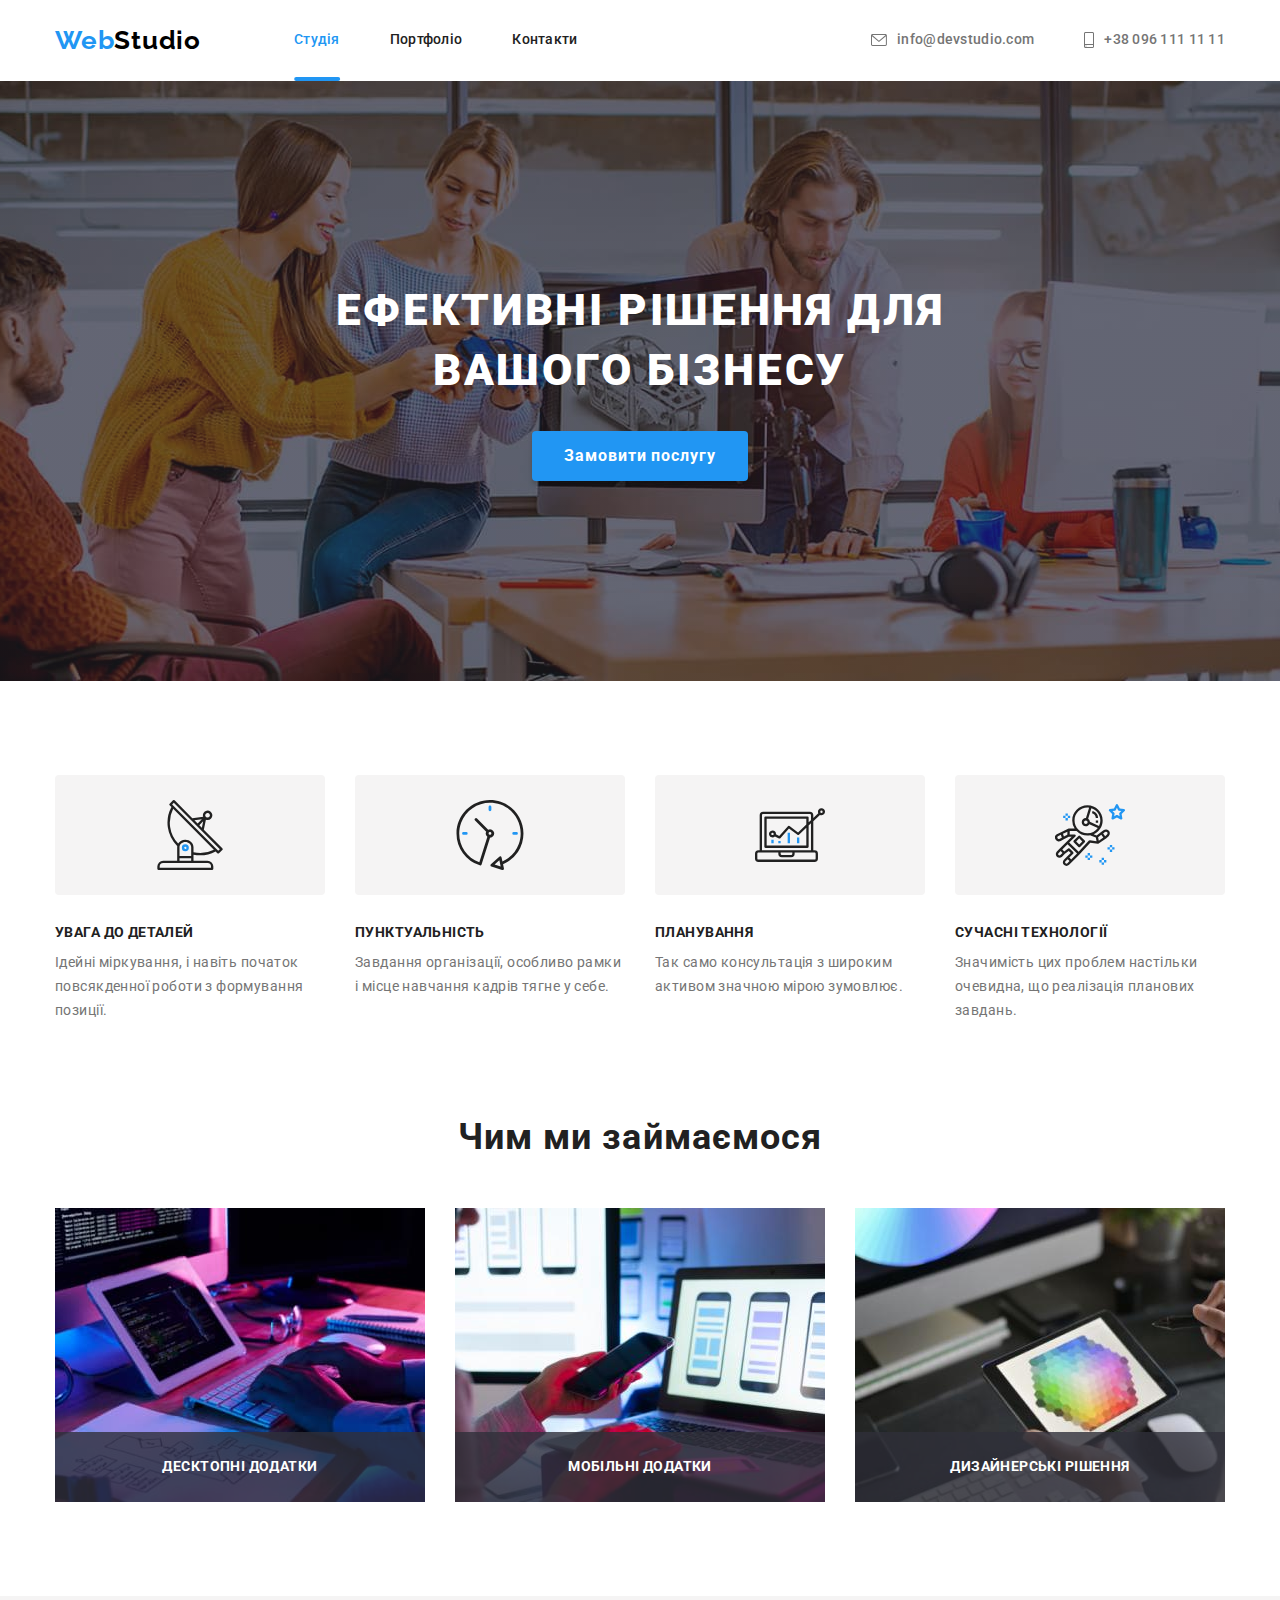
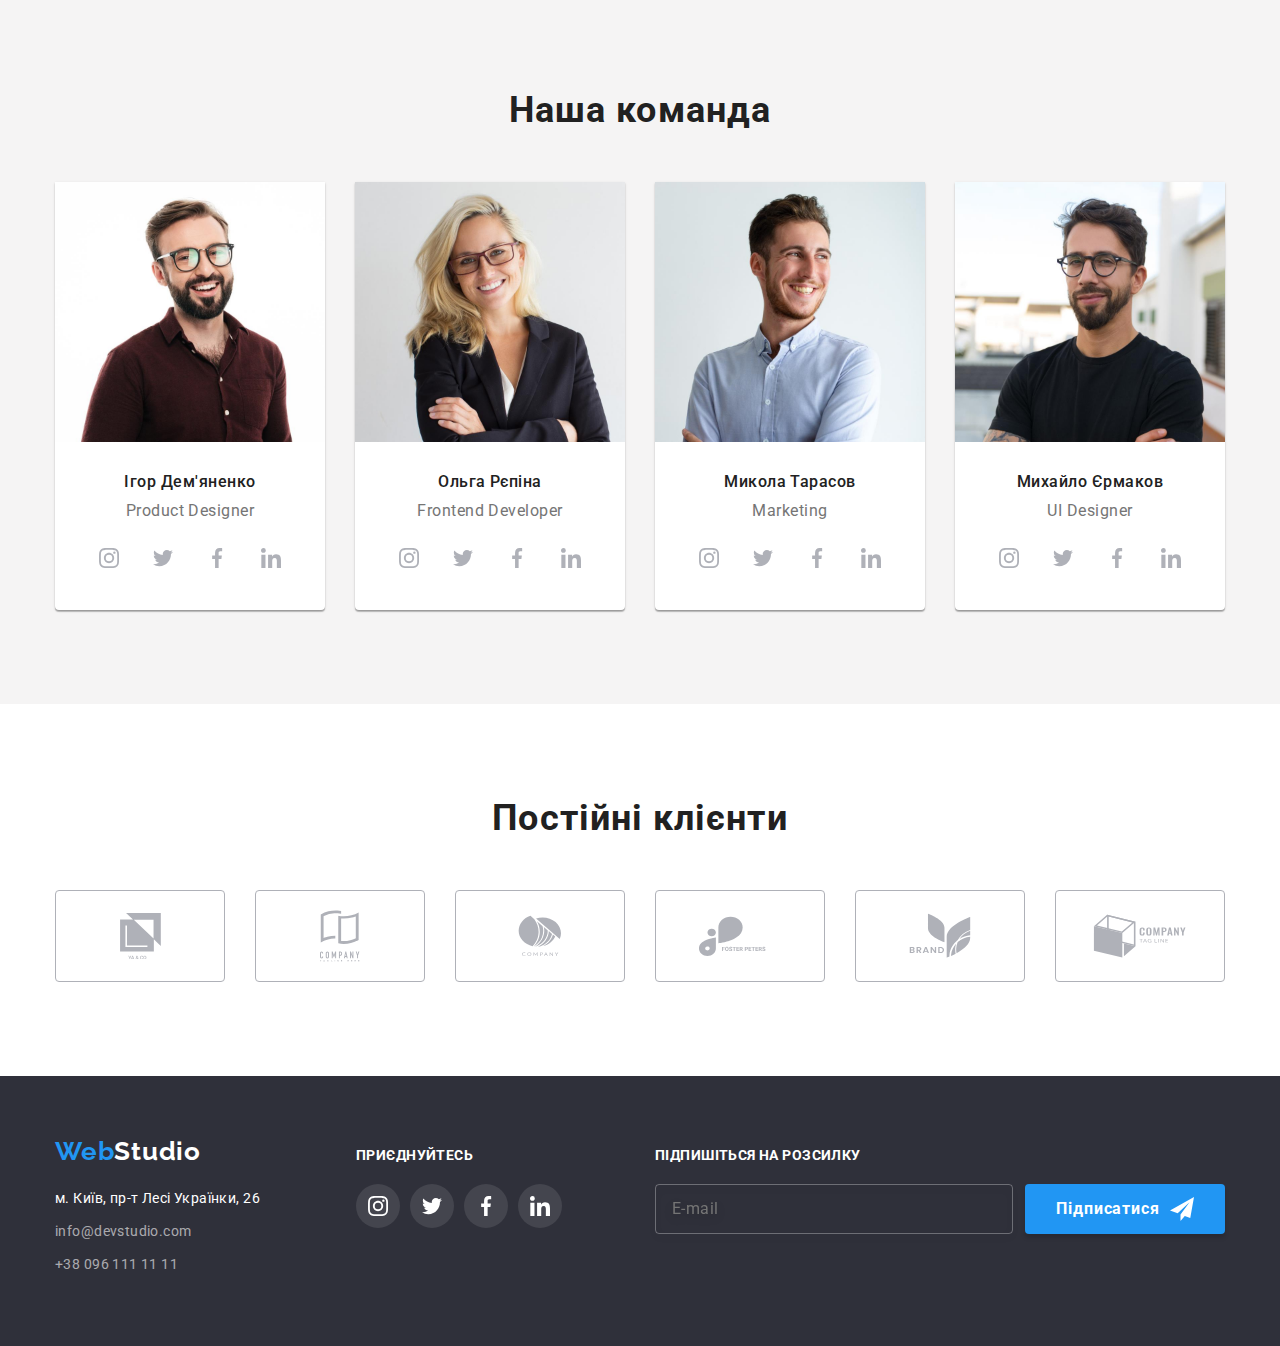
==== index.html @ 934c3676 "Initial commit" ====
<!DOCTYPE html>
<html lang="uk">
  <head>
    <meta charset="UTF-8" />
    <meta http-equiv="X-UA-Compatible" content="IE=edge" />
    <meta name="viewport" content="width=device-width, initial-scale=1.0" />
    <title>Головна</title>
    <link rel="stylesheet" href="./css/main.min.css" />
    <link rel="preconnect" href="https://fonts.googleapis.com" />
    <link rel="preconnect" href="https://fonts.gstatic.com" crossorigin />
    <link
      href="https://fonts.googleapis.com/css2?family=Raleway:wght@700&family=Roboto:wght@400;500;700;900&display=swap"
      rel="stylesheet"
    />
  </head>
  <body>
    <div class="backdrop backdrop--hidden" data-backdrop>
      <div class="modal modal--hidden" data-modal>
        <div class="modal-close" data-modal-close>
          <svg width="11" height="11" class="modal-close__icon">
            <use href="images/sprite.svg#icon-close"></use>
          </svg>
        </div>
        <h2 class="modal__header">Залиште свої дані, ми вам передзвонимо</h2>
        <form class="modal-container">
          <ul class="modal-list">
            <li class="modal-list__item">
              <label class="modal-list__label">
                <input type="text" name="name" class="modal-list__input" />
                <span class="modal-list__placeholder">Ім'я</span>
                <svg width="18" height="18" class="modal-list__icon">
                  <use href="images/sprite.svg#icon-person-black"></use>
                </svg>
              </label>
            </li>
            <li class="modal-list__item">
              <label class="modal-list__label">
                <input type="tel" name="tel" class="modal-list__input" />
                <span class="modal-list__placeholder">Телефон</span>
                <svg width="18" height="18" class="modal-list__icon">
                  <use href="images/sprite.svg#icon-phone-black"></use>
                </svg>
              </label>
            </li>
            <li class="modal-list__item">
              <label class="modal-list__label">
                <input type="email" name="email" class="modal-list__input" />
                <span class="modal-list__placeholder">Пошта</span>
                <svg width="18" height="18" class="modal-list__icon">
                  <use href="images/sprite.svg#icon-email-black"></use>
                </svg>
              </label>
            </li>
            <li class="modal-list__item">
              <label class="modal-list__label">
                <textarea
                  name="comment"
                  placeholder="Введіть текст"
                  class="modal-list__input modal-list__input--textarea"
                ></textarea>
                <span class="modal-list__placeholder">Коментар</span>
              </label>
            </li>
            <li class="modal-list__item modal-list__item--policy">
              <label class="modal-list__label modal-list__label--policy">
                <input
                  type="checkbox"
                  name="policy"
                  class="modal-list__input modal-list__input--checkbox"
                />
                <span
                  class="modal-list__placeholder modal-list__placeholder--checkbox"
                ></span>
                <svg
                  width="16"
                  height="15"
                  class="modal-list__icon modal-list__icon--checked"
                >
                  <use href="images/sprite.svg#icon-checked-yes"></use>
                </svg>

                <p class="modal-list__text">
                  Погоджуюся з розсилкою та приймаю
                  <a class="modal-list__link" href="#">Умови договору</a>
                </p>
              </label>
            </li>
            <li class="modal-list__item">
              <button class="button button--modal-btn" type="submit">
                Відправити
              </button>
            </li>
          </ul>
        </form>
      </div>
    </div>

    <header class="header-section header-section--page">
      <div class="container">
        <div class="header">
          <a href="./index.html" class="logo">
            Web<span class="logo__text logo__text--header">Studio</span>
          </a>
          <nav class="nav-container">
            <ul class="nav-list">
              <li class="nav-list__item">
                <a
                  href="./index.html"
                  class="nav-list__link nav-list__link--active"
                  >Студія</a
                >
              </li>
              <li class="nav-list__item">
                <a href="./portfolio.html" class="nav-list__link">Портфоліо</a>
              </li>
              <li class="nav-list__item">
                <a href="#" class="nav-list__link">Контакти</a>
              </li>
            </ul>
          </nav>
          <ul class="contacts-list">
            <li class="contacts-list__item contacts-list__item--header">
              <a href="mailto:info@devstudio.com" class="contacts-list__link">
                <svg width="16" height="12" class="contacts-list__icon">
                  <use href="images/sprite.svg#icon-envelope"></use>
                </svg>
                info@devstudio.com
              </a>
            </li>
            <li class="contacts-list__item contacts-list__item--header">
              <a href="tel:+380961111111" class="contacts-list__link">
                <svg width="10" height="16" class="contacts-list__icon">
                  <use href="images/sprite.svg#icon-smartphone"></use>
                </svg>
                +38 096 111 11 11
              </a>
            </li>
          </ul>
        </div>
      </div>
    </header>

    <main>
      <section class="section section--hero">
        <div class="hero">
          <h1 class="hero__text">ЕФЕКТИВНІ РІШЕННЯ ДЛЯ ВАШОГО БІЗНЕСУ</h1>
          <button type="button" class="button button--hero" data-modal-open>
            Замовити послугу
          </button>
        </div>
      </section>

      <section class="section section--features">
        <div class="container">
          <ul class="features">
            <li class="features__item">
              <div class="features__icon-container">
                <svg width="70" height="70" class="features__icon">
                  <use href="images/sprite.svg#icon-antenna"></use>
                </svg>
              </div>
              <h3 class="features__label">УВАГА ДО ДЕТАЛЕЙ</h3>
              <p class="features__text">
                Ідейні міркування, і навіть початок повсякденної роботи з
                формування позиції.
              </p>
            </li>
            <li class="features__item">
              <div class="features__icon-container">
                <svg width="70" height="70" class="features__icon">
                  <use href="images/sprite.svg#icon-clock"></use>
                </svg>
              </div>
              <h3 class="features__label">ПУНКТУАЛЬНІСТЬ</h3>
              <p class="features__text">
                Завдання організації, особливо рамки і місце навчання кадрів
                тягне у себе.
              </p>
            </li>

            <li class="features__item">
              <div class="features__icon-container">
                <svg width="70" height="70" class="features__icon">
                  <use href="images/sprite.svg#icon-diagram"></use>
                </svg>
              </div>
              <h3 class="features__label">ПЛАНУВАННЯ</h3>
              <p class="features__text">
                Так само консультація з широким активом значною мірою зумовлює.
              </p>
            </li>
            <li class="features__item">
              <div class="features__icon-container">
                <svg width="70" height="70" class="features__icon">
                  <use href="images/sprite.svg#icon-astronaut"></use>
                </svg>
              </div>
              <h3 class="features__label">СУЧАСНІ ТЕХНОЛОГІЇ</h3>
              <p class="features__text">
                Значимість цих проблем настільки очевидна, що реалізація
                планових завдань.
              </p>
            </li>
          </ul>
        </div>
      </section>

      <section class="section">
        <div class="container">
          <h2 class="section-header">Чим ми займаємося</h2>
          <ul class="job">
            <li class="job__item">
              <a href="#" class="job__link"
                ><img
                  src="./images/job1.jpg"
                  alt="Наші проекти"
                  width="370"
                  height="294"
                  class="job__image"
                />
                <div class="job__label-container">
                  <h3 class="job__label">Десктопні додатки</h3>
                </div>
              </a>
            </li>
            <li class="job__item">
              <a href="#" class="job__link"
                ><img
                  src="./images/job2.jpg"
                  alt="Наші проекти"
                  width="370"
                  height="294"
                  class="job__image"
                />
                <div class="job__label-container">
                  <h3 class="job__label">Мобільні додатки</h3>
                </div>
              </a>
            </li>
            <li class="job__item">
              <a href="#" class="job__link"
                ><img
                  src="./images/job3.jpg"
                  alt="Наші проекти"
                  width="370"
                  height="294"
                  class="job__image"
                />
                <div class="job__label-container">
                  <h3 class="job__label">Дизайнерські рішення</h3>
                </div>
              </a>
            </li>
          </ul>
        </div>
      </section>

      <section class="section section--team">
        <div class="container">
          <h2 class="section-header">Наша команда</h2>
          <ul class="team-list">
            <li class="team-list__item">
              <img
                src="./images/team1.jpg"
                width="270"
                height="260"
                alt="Ігорь Дем'яненко"
                class="team-list__image"
              />
              <div class="team-list__meta">
                <h3 class="team-list__name">Ігор Дем'яненко</h3>
                <p class="team-list__position">Product Designer</p>
              </div>
              <ul class="socials-list">
                <li class="socials-list__item">
                  <a class="socials-list__link" href="#">
                    <svg width="20" height="20" class="socials-list__icon">
                      <use href="images/sprite.svg#icon-instagram"></use>
                    </svg>
                  </a>
                </li>
                <li class="socials-list__item">
                  <a class="socials-list__link" href="#">
                    <svg width="20" height="20" class="socials-list__icon">
                      <use href="images/sprite.svg#icon-twitter"></use>
                    </svg>
                  </a>
                </li>
                <li class="socials-list__item">
                  <a class="socials-list__link" href="#">
                    <svg width="20" height="20" class="socials-list__icon">
                      <use href="images/sprite.svg#icon-facebook"></use>
                    </svg>
                  </a>
                </li>
                <li class="socials-list__item">
                  <a class="socials-list__link" href="#">
                    <svg width="20" height="20" class="socials-list__icon">
                      <use href="images/sprite.svg#icon-linkedin"></use>
                    </svg>
                  </a>
                </li>
              </ul>
            </li>
            <li class="team-list__item">
              <img
                src="./images/team2.jpg"
                width="270"
                height="260"
                alt="Ольга Рєпіна"
                class="team-list__image"
              />
              <div class="team-list__meta">
                <h3 class="team-list__name">Ольга Рєпіна</h3>
                <p class="team-list__position">Frontend Developer</p>
              </div>
              <ul class="socials-list">
                <li class="socials-list__item">
                  <a class="socials-list__link" href="#">
                    <svg width="20" height="20" class="socials-list__icon">
                      <use href="images/sprite.svg#icon-instagram"></use>
                    </svg>
                  </a>
                </li>
                <li class="socials-list__item">
                  <a class="socials-list__link" href="#">
                    <svg width="20" height="20" class="socials-list__icon">
                      <use href="images/sprite.svg#icon-twitter"></use>
                    </svg>
                  </a>
                </li>
                <li class="socials-list__item">
                  <a class="socials-list__link" href="#">
                    <svg width="20" height="20" class="socials-list__icon">
                      <use href="images/sprite.svg#icon-facebook"></use>
                    </svg>
                  </a>
                </li>
                <li class="socials-list__item">
                  <a class="socials-list__link" href="#">
                    <svg width="20" height="20" class="socials-list__icon">
                      <use href="images/sprite.svg#icon-linkedin"></use>
                    </svg>
                  </a>
                </li>
              </ul>
            </li>
            <li class="team-list__item">
              <img
                src="./images/team3.jpg"
                width="270"
                height="260"
                alt="Микола Тарасов"
                class="team-list__image"
              />
              <div class="team-list__meta">
                <h3 class="team-list__name">Микола Тарасов</h3>
                <p class="team-list__position">Marketing</p>
              </div>
              <ul class="socials-list">
                <li class="socials-list__item">
                  <a class="socials-list__link" href="#">
                    <svg width="20" height="20" class="socials-list__icon">
                      <use href="images/sprite.svg#icon-instagram"></use>
                    </svg>
                  </a>
                </li>
                <li class="socials-list__item">
                  <a class="socials-list__link" href="#">
                    <svg width="20" height="20" class="socials-list__icon">
                      <use href="images/sprite.svg#icon-twitter"></use>
                    </svg>
                  </a>
                </li>
                <li class="socials-list__item">
                  <a class="socials-list__link" href="#">
                    <svg width="20" height="20" class="socials-list__icon">
                      <use href="images/sprite.svg#icon-facebook"></use>
                    </svg>
                  </a>
                </li>
                <li class="socials-list__item">
                  <a class="socials-list__link" href="#">
                    <svg width="20" height="20" class="socials-list__icon">
                      <use href="images/sprite.svg#icon-linkedin"></use>
                    </svg>
                  </a>
                </li>
              </ul>
            </li>
            <li class="team-list__item">
              <img
                src="./images/team4.jpg"
                width="270"
                height="260"
                alt="Михайло Єрмаков"
                class="team-list__image"
              />
              <div class="team-list__meta">
                <h3 class="team-list__name">Михайло Єрмаков</h3>
                <p class="team-list__position">UI Designer</p>
              </div>
              <ul class="socials-list">
                <li class="socials-list__item">
                  <a class="socials-list__link" href="#">
                    <svg width="20" height="20" class="socials-list__icon">
                      <use href="images/sprite.svg#icon-instagram"></use>
                    </svg>
                  </a>
                </li>
                <li class="socials-list__item">
                  <a class="socials-list__link" href="#">
                    <svg width="20" height="20" class="socials-list__icon">
                      <use href="images/sprite.svg#icon-twitter"></use>
                    </svg>
                  </a>
                </li>
                <li class="socials-list__item">
                  <a class="socials-list__link" href="#">
                    <svg width="20" height="20" class="socials-list__icon">
                      <use href="images/sprite.svg#icon-facebook"></use>
                    </svg>
                  </a>
                </li>
                <li class="socials-list__item">
                  <a class="socials-list__link" href="#">
                    <svg width="20" height="20" class="socials-list__icon">
                      <use href="images/sprite.svg#icon-linkedin"></use>
                    </svg>
                  </a>
                </li>
              </ul>
            </li>
          </ul>
        </div>
      </section>

      <section class="section">
        <div class="container">
          <h2 class="section-header">Постійні клієнти</h2>
          <ul class="clients-list">
            <li class="clients-list__item">
              <a href="" class="clients-list__link">
                <svg width="41" height="46.7" class="clients-list__icon">
                  <use href="images/sprite.svg#icon-company1"></use>
                </svg>
              </a>
            </li>
            <li class="clients-list__item">
              <a href="" class="clients-list__link">
                <svg width="40" height="52" class="clients-list__icon">
                  <use href="images/sprite.svg#icon-company2"></use>
                </svg>
              </a>
            </li>
            <li class="clients-list__item">
              <a href="" class="clients-list__link">
                <svg width="43.46" height="41.18" class="clients-list__icon">
                  <use href="images/sprite.svg#icon-company3"></use>
                </svg>
              </a>
            </li>
            <li class="clients-list__item">
              <a href="" class="clients-list__link">
                <svg width="84.44" height="40.62" class="clients-list__icon">
                  <use href="images/sprite.svg#icon-company4"></use>
                </svg>
              </a>
            </li>
            <li class="clients-list__item">
              <a href="" class="clients-list__link">
                <svg width="62.54" height="45.43" class="clients-list__icon">
                  <use href="images/sprite.svg#icon-company5"></use>
                </svg>
              </a>
            </li>
            <li class="clients-list__item">
              <a href="" class="clients-list__link">
                <svg width="93.79" height="43.93" class="clients-list__icon">
                  <use href="images/sprite.svg#icon-company6"></use>
                </svg>
              </a>
            </li>
          </ul>
        </div>
      </section>
    </main>

    <footer class="section section--footer">
      <div class="container">
        <div class="footer">
          <div class="footer-address">
            <a href="./index.html" class="logo">
              Web<span class="logo__text logo__text--footer">Studio</span>
            </a>
            <address>
              <ul class="contacts-list contacts-list--footer">
                <li class="contacts-list__item contacts-list__item--footer">
                  <a
                    href="mailto:info@devstudio.com"
                    class="contacts-list__link contacts-list__link--footer contacts-list__link--accent"
                  >
                    м. Київ, пр-т Лесі Українки, 26
                  </a>
                </li>
                <li class="contacts-list__item contacts-list__item--footer">
                  <a
                    href="mailto:info@devstudio.com"
                    class="contacts-list__link contacts-list__link--footer"
                  >
                    info@devstudio.com
                  </a>
                </li>
                <li class="contacts-list__item contacts-list__item--footer">
                  <a
                    href="tel:+380961111111"
                    class="contacts-list__link contacts-list__link--footer"
                  >
                    +38 096 111 11 11
                  </a>
                </li>
              </ul>
            </address>
          </div>
          <div class="social-block">
            <h3 class="social-block__header">приєднуйтесь</h3>
            <ul class="socials-list socials-list--footer">
              <li class="socials-list__item">
                <a
                  class="socials-list__link socials-list__link--footer"
                  href="#"
                >
                  <svg
                    width="20"
                    height="20"
                    class="socials-list__icon socials-list__icon--footer"
                  >
                    <use href="images/sprite.svg#icon-instagram"></use>
                  </svg>
                </a>
              </li>
              <li class="socials-list__item">
                <a
                  class="socials-list__link socials-list__link--footer"
                  href="#"
                >
                  <svg
                    width="20"
                    height="20"
                    class="socials-list__icon socials-list__icon--footer"
                  >
                    <use href="images/sprite.svg#icon-twitter"></use>
                  </svg>
                </a>
              </li>
              <li class="socials-list__item">
                <a
                  class="socials-list__link socials-list__link--footer"
                  href="#"
                >
                  <svg
                    width="20"
                    height="20"
                    class="socials-list__icon socials-list__icon--footer"
                  >
                    <use href="images/sprite.svg#icon-facebook"></use>
                  </svg>
                </a>
              </li>
              <li class="socials-list__item">
                <a
                  class="socials-list__link socials-list__link--footer"
                  href="#"
                >
                  <svg
                    width="20"
                    height="20"
                    class="socials-list__icon socials-list__icon--footer"
                  >
                    <use href="images/sprite.svg#icon-linkedin"></use>
                  </svg>
                </a>
              </li>
            </ul>
          </div>
          <div class="subscription-block">
            <label
              class="subscription-block__header"
              for="subscription-email-field"
              >Підпишіться на розсилку</label
            >
            <form class="subscription-form">
              <input
                type="email"
                name="email"
                class="subscription-form__input"
                placeholder="E-mail"
                id="subscription-email-field"
              />
              <button class="button button--subscription" type="submit">
                Підписатися
                <svg
                  class="button__icon button__icon--footer"
                  width="24"
                  height="24"
                >
                  <use href="images/sprite.svg#icon-send"></use>
                </svg>
              </button>
            </form>
          </div>
        </div>
      </div>
    </footer>
    <script src="./js/modal.js"></script>
  </body>
</html>
---- css/main.min.css ----
/*! modern-normalize v1.1.0 | MIT License | https://github.com/sindresorhus/modern-normalize */*,::before,::after{box-sizing:border-box}html{-moz-tab-size:4;-o-tab-size:4;tab-size:4}html{line-height:1.15;-webkit-text-size-adjust:100%}body{margin:0}body{font-family:system-ui,-apple-system,"Segoe UI",Roboto,Helvetica,Arial,sans-serif,"Apple Color Emoji","Segoe UI Emoji"}hr{height:0;color:inherit}abbr[title]{-webkit-text-decoration:underline dotted;text-decoration:underline dotted}b,strong{font-weight:bolder}code,kbd,samp,pre{font-family:ui-monospace,SFMono-Regular,Consolas,"Liberation Mono",Menlo,monospace;font-size:1em}small{font-size:80%}sub,sup{font-size:75%;line-height:0;position:relative;vertical-align:baseline}sub{bottom:-0.25em}sup{top:-0.5em}table{text-indent:0;border-color:inherit}button,input,optgroup,select,textarea{font-family:inherit;font-size:100%;line-height:1.15;margin:0}button,select{text-transform:none}button,[type=button],[type=reset],[type=submit]{-webkit-appearance:button}::-moz-focus-inner{border-style:none;padding:0}:-moz-focusring{outline:1px dotted ButtonText}:-moz-ui-invalid{box-shadow:none}legend{padding:0}progress{vertical-align:baseline}::-webkit-inner-spin-button,::-webkit-outer-spin-button{height:auto}[type=search]{-webkit-appearance:textfield;outline-offset:-2px}::-webkit-search-decoration{-webkit-appearance:none}::-webkit-file-upload-button{-webkit-appearance:button;font:inherit}summary{display:list-item}ul,li,h1,h2,h3,h4,p{margin:0;padding:0}li{list-style:none}a{text-decoration:none}.logo{font-size:26px;font-family:Raleway;font-weight:700;line-height:1.19;letter-spacing:.03em;color:#2196f3}.logo__text--header{color:#000}.logo__text--footer{color:#fff}.nav-container{display:flex;height:100%;align-items:center;margin-left:93px}.nav-list{display:flex;font-weight:500;line-height:1.14;letter-spacing:.02em}.nav-list__item:not(:last-child){margin-right:50px}.nav-list__link{display:block;padding:32px 0;position:relative;color:#212121;transition-property:color;transition-duration:250ms;transition-timing-function:cubic-bezier(0.4, 0, 0.2, 1)}.nav-list__link:hover,.nav-list__link:focus{color:#2196f3}.nav-list__link--active{color:#2196f3}.nav-list__link--active::after{content:"";width:100%;height:4px;position:absolute;left:50%;top:77px;border-radius:4px;background-color:#2196f3;transform:translateX(-50%)}.contacts-list{display:flex;margin-left:auto;font-weight:500;line-height:1.14;letter-spacing:.02em}.contacts-list--footer{flex-direction:column;display:flex;margin-top:20px}.contacts-list__item{display:flex;align-items:center}.contacts-list__item--header:not(:last-child){margin-right:50px}.contacts-list__item--footer{margin-bottom:9px;font-style:normal}.contacts-list__link{display:flex;align-items:center;color:#757575;transition-property:color;transition-duration:250ms;transition-timing-function:cubic-bezier(0.4, 0, 0.2, 1)}.contacts-list__link:hover{color:#2196f3}.contacts-list__link:focus{color:#2196f3}.contacts-list__icon{margin-right:10px;fill:#757575;transition-property:fill;transition-duration:250ms;transition-timing-function:cubic-bezier(0.4, 0, 0.2, 1)}.contacts-list__link:hover .contacts-list__icon{fill:#2196f3}.contacts-list__link:focus .contacts-list__icon{fill:#2196f3}.contacts-list__link--footer{font-weight:400;font-size:14px;line-height:1.71;letter-spacing:.03em;color:rgba(255,255,255,.6);transition-property:color;transition-duration:250ms;transition-timing-function:cubic-bezier(0.4, 0, 0.2, 1)}.contacts-list__link--footer:focus{color:#2196f3}.contacts-list__link--footer:hover{color:#2196f3}.contacts-list__link--accent{color:#fff}.hero{display:flex;flex-direction:column;height:100%;align-items:center;justify-content:center}.hero__text{width:696px;font-size:44px;font-weight:900;line-height:1.36;text-align:center;letter-spacing:.06em;color:#fff}.modal-container{margin-top:30px;padding:0 40px;height:100%}.backdrop{display:inline-block;position:fixed;width:100%;height:100%;z-index:101;background-color:rgba(0,0,0,.1)}.backdrop--hidden{opacity:0;pointer-events:none;visibility:hidden}.modal{display:flex;flex-direction:column;position:absolute;width:528px;height:581px;left:50%;top:50%;opacity:1;background:#fff;box-shadow:0px 1px 3px rgba(0,0,0,.12),0px 1px 1px rgba(0,0,0,.14),0px 2px 1px rgba(0,0,0,.2);border-radius:4px;transform:translate(-50%, -50%) scale(1);transition-property:transform opacity;transition-duration:250ms;transition-timing-function:cubic-bezier(0.4, 0, 0.2, 1)}.modal--hidden{opacity:0;transform:translate(-50%, -50%) scale(1.15)}.modal__header{margin-top:40px;font-weight:700;font-size:20px;line-height:1.15;text-align:center;letter-spacing:.03em;color:#212121}.modal-list{display:flex;flex-direction:column;justify-content:center;align-items:center}.modal-list__item{position:relative;margin-bottom:28px}.modal-list__placeholder{position:absolute;top:-18px;left:0;font-weight:400;font-size:12px;line-height:1.16;letter-spacing:.01em;color:#757575}.modal-list__placeholder--checkbox{position:static;display:flex;width:16px;height:15px;border:2px solid #212121;border-radius:4px;transition-property:background-color border-color;transition-duration:250ms;transition-timing-function:cubic-bezier(0.4, 0, 0.2, 1)}.modal-list__input--checkbox:checked~.modal-list__placeholder--checkbox{background-color:#2196f3;border-color:#2196f3;background-origin:border-box}.modal-list__icon{position:absolute;top:50%;left:0;margin-left:12px;transform:translateY(-50%);transition-property:fill;transition-duration:250ms;transition-timing-function:cubic-bezier(0.4, 0, 0.2, 1)}.modal-list__input:hover~.modal-list__icon,.modal-list__input:focus~.modal-list__icon{fill:#2196f3}.modal-list__icon--checked{margin:0;position:absolute;top:50%;left:0;fill:none;opacity:0;transform:translateY(-50%);transition-property:opacity;transition-duration:250ms;transition-timing-function:cubic-bezier(0.4, 0, 0.2, 1)}.modal-list__input--checkbox:checked~.modal-list__icon--checked{fill:#fff;opacity:1}.modal-list__input{width:448px;height:40px;padding-left:42px;border:1px solid rgba(33,33,33,.2);border-radius:4px;transition-property:border-color;transition-duration:250ms;transition-timing-function:cubic-bezier(0.4, 0, 0.2, 1)}.modal-list__input:hover,.modal-list__input:focus{border-color:#2196f3;outline:none}.modal-list__input--textarea{height:120px;resize:none;padding:12px 16px}.modal-list__input--textarea::-moz-placeholder{font-weight:400;font-size:12px;line-height:14px;letter-spacing:.01em;color:rgba(117,117,117,.5)}.modal-list__input--textarea:-ms-input-placeholder{font-weight:400;font-size:12px;line-height:14px;letter-spacing:.01em;color:rgba(117,117,117,.5)}.modal-list__input--textarea::placeholder{font-weight:400;font-size:12px;line-height:14px;letter-spacing:.01em;color:rgba(117,117,117,.5)}.modal-list__input--checkbox{position:absolute;width:1px;height:1px;overflow:hidden;clip:rect(0 0 0 0)}.modal-list__text{margin-left:8px;font-weight:400;font-size:14px;line-height:1.71;letter-spacing:.03em;color:#757575}.modal-list__link{text-decoration:underline;color:#2196f3}.modal-list__label{position:relative;display:flex}.modal-list__label--policy{display:flex;justify-content:center;align-items:center}.button--modal-btn{width:200px;height:50px;font-weight:700;font-size:16px;line-height:1.88;letter-spacing:.06em;color:#fff;text-align:center;cursor:pointer;border:none;background:#2196f3;box-shadow:0px 4px 4px rgba(0,0,0,.15);border-radius:4px;transition-property:background-color;transition-duration:250ms;transition-timing-function:cubic-bezier(0.4, 0, 0.2, 1)}.button--modal-btn:hover,.button--modal-btn:focus{background-color:#188ce8}.modal-close{display:flex;justify-content:center;align-items:center;position:absolute;top:0;right:0;margin-right:8px;margin-top:8px;width:30px;height:30px;cursor:pointer;border-radius:50%;border:1px solid rgba(0,0,0,.1)}.modal-close__icon{fill:#212121;transition-property:fill;transition-duration:250ms;transition-timing-function:cubic-bezier(0.4, 0, 0.2, 1)}.modal-close:hover .modal-close__icon{fill:#2196f3}.features{display:flex}.features__item{width:270px;margin-right:30px}.features__item:last-child{margin-right:0}.features__icon-container{display:flex;justify-content:center;align-items:center;margin-bottom:30px;height:120px;border-radius:4px;background-color:#f5f4f4}.features__label{margin-bottom:10px;font-size:14px;line-height:1.14;letter-spacing:.03em}.features__text{margin-top:10px;color:#757575;line-height:1.71;letter-spacing:.03em}.job{display:flex;margin-top:50px}.job__item{margin-right:30px;position:relative}.job__item:last-child{margin-right:0}.job__image,.job__link{display:block}.job__label-container{display:flex;justify-content:center;align-items:center;position:absolute;width:100%;height:70px;left:0;bottom:0;background:rgba(47,48,58,.8)}.job__label{font-weight:700;font-size:14px;line-height:1.14;text-align:center;letter-spacing:.03em;text-transform:uppercase;color:#fff}.section--team{background-color:#f5f4f4}.team-list{display:flex;margin-top:50px}.team-list__item{width:270px;margin-right:30px;text-align:center;background-color:#fff;box-shadow:0px 1px 3px rgba(0,0,0,.12),0px 1px 1px rgba(0,0,0,.14),0px 2px 1px rgba(0,0,0,.2);border-radius:0px 0px 4px 4px}.team-list__item:last-child{margin-right:0}.team-list__image{display:block}.team-list__meta{padding:30px 5px 0 5px}.team-list__name{font-weight:500;font-size:16px;line-height:1.19;letter-spacing:.03em;color:#212121}.team-list__position{margin-top:10px;font-size:16px;line-height:1.19;letter-spacing:.03em;color:#757575}.socials-list{display:flex;justify-content:space-between;margin-top:16px;padding:0 32px 30px 32px}.socials-list--footer{display:flex;width:206px;padding:0;margin-top:20px}.socials-list__link{display:flex;height:44px;width:44px;justify-content:center;align-items:center;border-radius:50%;border:none;transition-property:background-color;transition-duration:250ms;transition-timing-function:cubic-bezier(0.4, 0, 0.2, 1)}.socials-list__link:hover{background-color:#2196f3}.socials-list__link:focus{background-color:#2196f3;outline:none}.socials-list__link--footer{background-color:rgba(255,255,255,.1)}.socials-list__icon{fill:#afb1b8;transition-property:fill;transition-duration:250ms;transition-timing-function:cubic-bezier(0.4, 0, 0.2, 1)}.socials-list__link:hover .socials-list__icon{fill:#fff}.socials-list__link:focus .socials-list__icon{fill:#fff}.socials-list__icon--footer{fill:#fff}.social-block{margin-top:12px;margin-left:70px}.social-block__header{text-transform:uppercase;font-size:14px;font-weight:700;line-height:1.14;letter-spacing:.03em;color:#fff}.clients-list{display:flex;margin-top:50px;justify-content:space-between}.clients-list__link{display:flex;width:170px;height:92px;justify-content:center;align-items:center;border-radius:4px;border:1px solid #afb1b8;transition-property:border-color;transition-duration:250ms;transition-timing-function:cubic-bezier(0.4, 0, 0.2, 1)}.clients-list__link:hover{border-color:#2196f3}.clients-list__link:focus{border-color:#2196f3;outline:none}.clients-list__icon{fill:#afb1b8;transition-property:fill;transition-duration:250ms;transition-timing-function:cubic-bezier(0.4, 0, 0.2, 1)}.clients-list__link:hover .clients-list__icon{fill:#2196f3}.clients-list__link:focus .clients-list__icon{fill:#2196f3}.footer{display:flex}.footer-address{display:inline-block;width:231px}.button{display:flex;align-items:center;justify-content:center;width:200px;padding:10px 0;font-weight:700;font-size:16px;line-height:1.88;letter-spacing:.06em;color:#fff;cursor:pointer;border:none;box-shadow:0px 4px 4px rgba(0,0,0,.15);border-radius:4px;background-color:#2196f3;transition-property:background-color;transition-duration:250ms;transition-timing-function:cubic-bezier(0.4, 0, 0.2, 1)}.button:hover{background-color:#188ce8}.button__icon--footer{margin-left:10px;fill:#fff}.button--subscription{margin-left:12px}.button--hero{width:216px;margin-top:30px}.subscription-block{display:flex;width:570px;flex-direction:column;margin-left:93px;margin-top:12px}.subscription-block__header{text-transform:uppercase;font-size:14px;font-weight:700;line-height:1.14;letter-spacing:.03em;color:#fff}.subscription-form{display:flex;flex-direction:row;margin-top:20px;height:50px}.subscription-form__input{width:358px;height:50px;padding-left:16px;font-weight:400;font-size:16px;line-height:1.25;letter-spacing:.03em;color:rgba(255,255,255,.6);border:1px solid rgba(255,255,255,.3);filter:drop-shadow(0px 4px 4px rgba(0, 0, 0, 0.15));border-radius:4px;background-color:rgba(0,0,0,0);transition-property:border-color;transition-duration:250ms;transition-timing-function:cubic-bezier(0.4, 0, 0.2, 1)}.subscription-form__input:hover,.subscription-form__input:focus{border-color:#2196f3}.filter-list{display:flex;flex-wrap:wrap;justify-content:center}.filter-list__item:not(:last-child){margin-right:8px}.filter-list__btn{padding:6px 22px;font-family:Roboto;font-weight:500;font-size:16px;line-height:1.62;text-align:center;letter-spacing:.03em;border:none;border-radius:4px;background-color:#f5f4f4;transition-property:background-color box-shadow color;transition-duration:250ms;transition-timing-function:cubic-bezier(0.4, 0, 0.2, 1)}.filter-list__btn--active{color:#fff;background-color:#2196f3;box-shadow:0px 3px 1px rgba(0,0,0,.1),0px 1px 2px rgba(0,0,0,.08),0px 2px 2px rgba(0,0,0,.12)}.filter-list__btn:hover,.filter-list__btn:focus{color:#fff;cursor:pointer;background-color:#2196f3;box-shadow:0px 3px 1px rgba(0,0,0,.1),0px 1px 2px rgba(0,0,0,.08),0px 2px 2px rgba(0,0,0,.12);outline:none}.projects-list{display:flex;flex-wrap:wrap;margin-top:50px}.projects-list__container{position:relative;overflow:hidden}.projects-list__item{margin-right:30px;margin-bottom:30px;width:370px;transition-property:box-shadow;transition-duration:250ms;transition-timing-function:cubic-bezier(0.4, 0, 0.2, 1)}.projects-list__item:nth-child(3n+3){margin-right:0px}.projects-list__item:nth-last-child(-n+3){margin-bottom:0px}.projects-list__item:hover{box-shadow:0px 1px 1px rgba(0,0,0,.12),0px 4px 4px rgba(0,0,0,.06),1px 4px 6px rgba(0,0,0,.16)}.projects-list__link .projects-list__image{display:block}.projects-list__description{font-weight:400;font-size:18px;line-height:1.56;letter-spacing:.03em;color:#fff}.projects-list__overlay{display:flex;justify-content:center;align-items:center;padding:0 24px;position:absolute;width:370px;height:294px;top:0;left:0;background:rgba(33,150,243,.9);transform:translateY(100%);transition-property:transform;transition-duration:250ms;transition-timing-function:cubic-bezier(0.4, 0, 0.2, 1)}.projects-list__item:hover .projects-list__overlay{transform:translateY(0)}.projects-list__meta{border:1px solid #eee;border-top:none;padding:20px 24px;overflow:hidden}.projects-list__name{font-weight:700;font-size:18px;line-height:2;letter-spacing:.06em;color:#212121}.projects-list__category{margin-top:4px;font-size:16px;line-height:1.88;letter-spacing:.03em;color:#757575}body{margin:0 auto;font-family:Roboto,sans-serif;font-size:14px;color:#212121}.container{width:1200px;padding:0 15px;margin:0 auto}.section{padding-top:94px;padding-bottom:94px}.section--features{padding-bottom:0}.section--footer{padding-top:60px;padding-bottom:60px;background-color:#2f303a}.section--hero{height:600px;margin:0 auto;max-width:1600px;background-color:#2f303a;background-image:linear-gradient(to right, rgba(47, 48, 58, 0.4), rgba(47, 48, 58, 0.4)),url(../images/hero_bg.jpg);background-repeat:no-repeat;background-position:center}.header{display:flex;height:100%;align-items:center}.header-section--portfolio{border-bottom:1px solid #ececec}.header-section--page{border-bottom:1px solid rgba(0,0,0,0)}.section-header{font-weight:700;font-size:36px;line-height:1.16;letter-spacing:.03em;text-align:center}/*# sourceMappingURL=main.min.css.map */
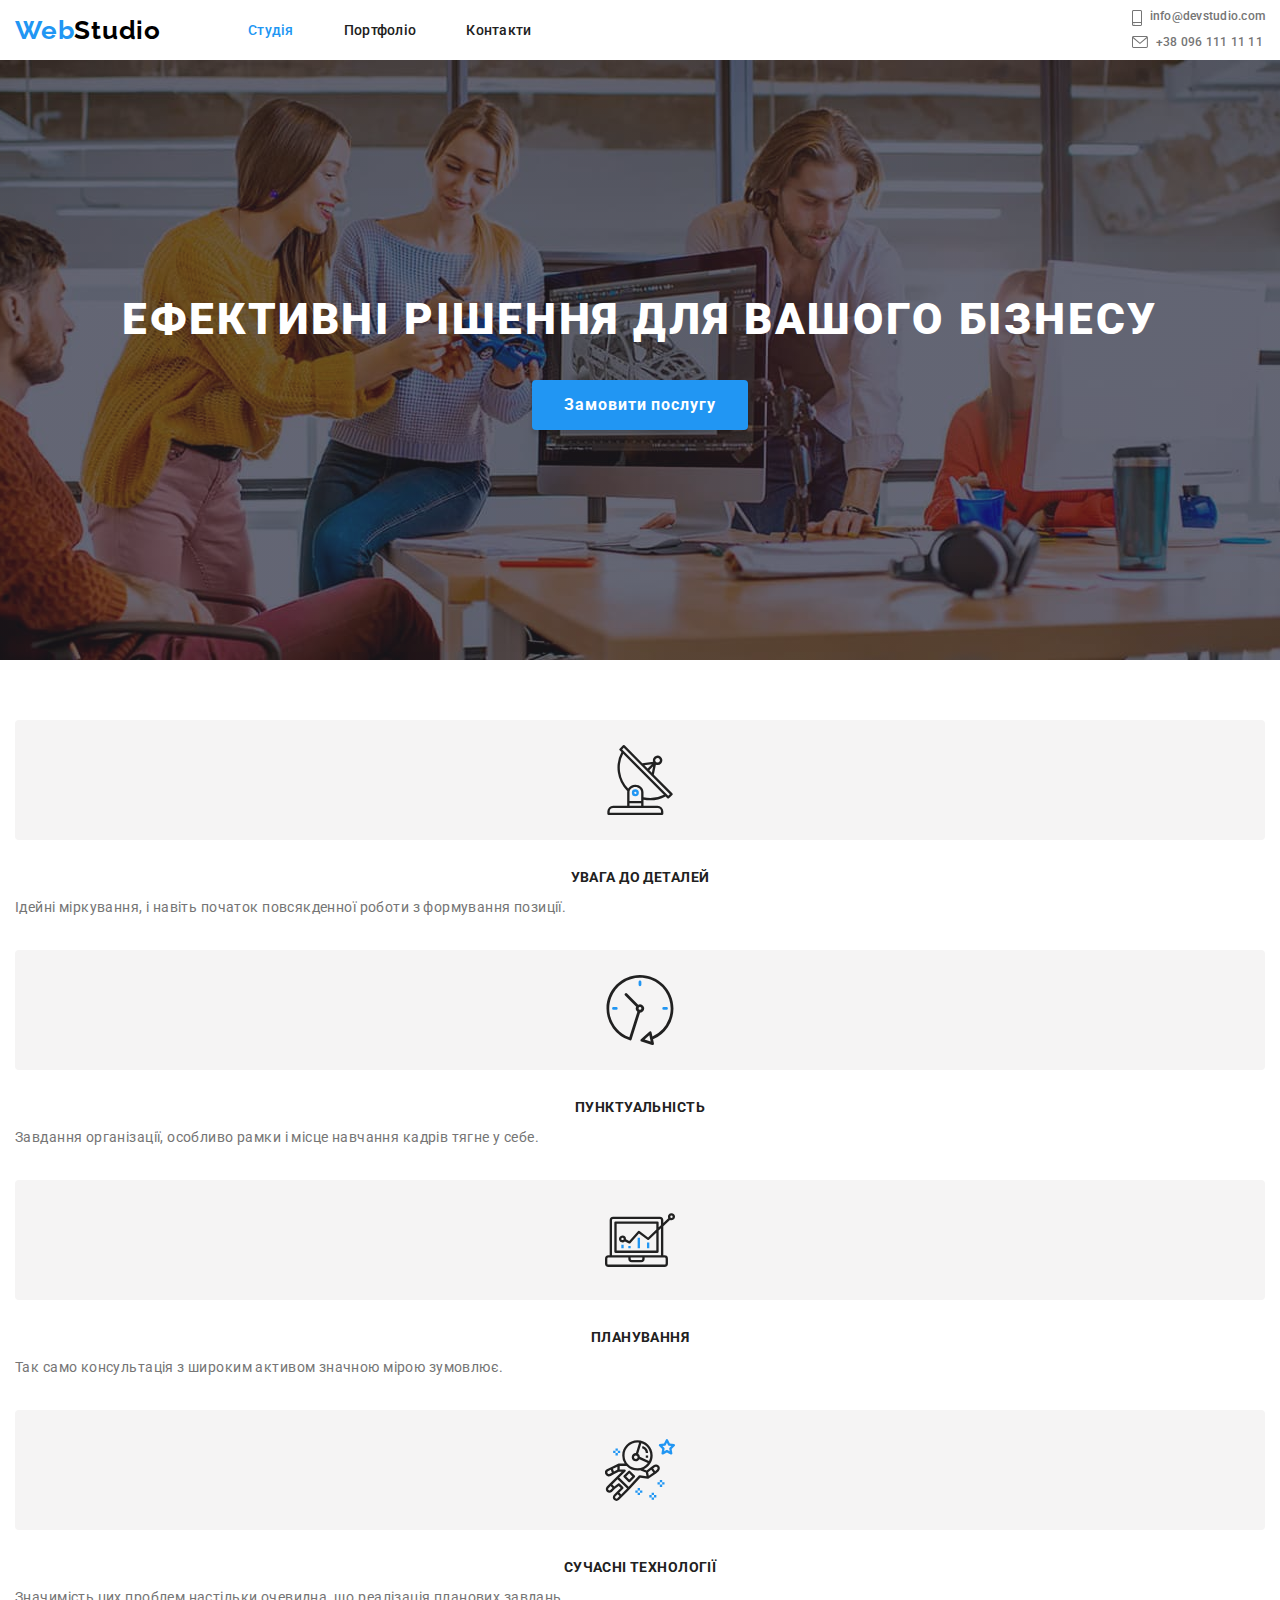
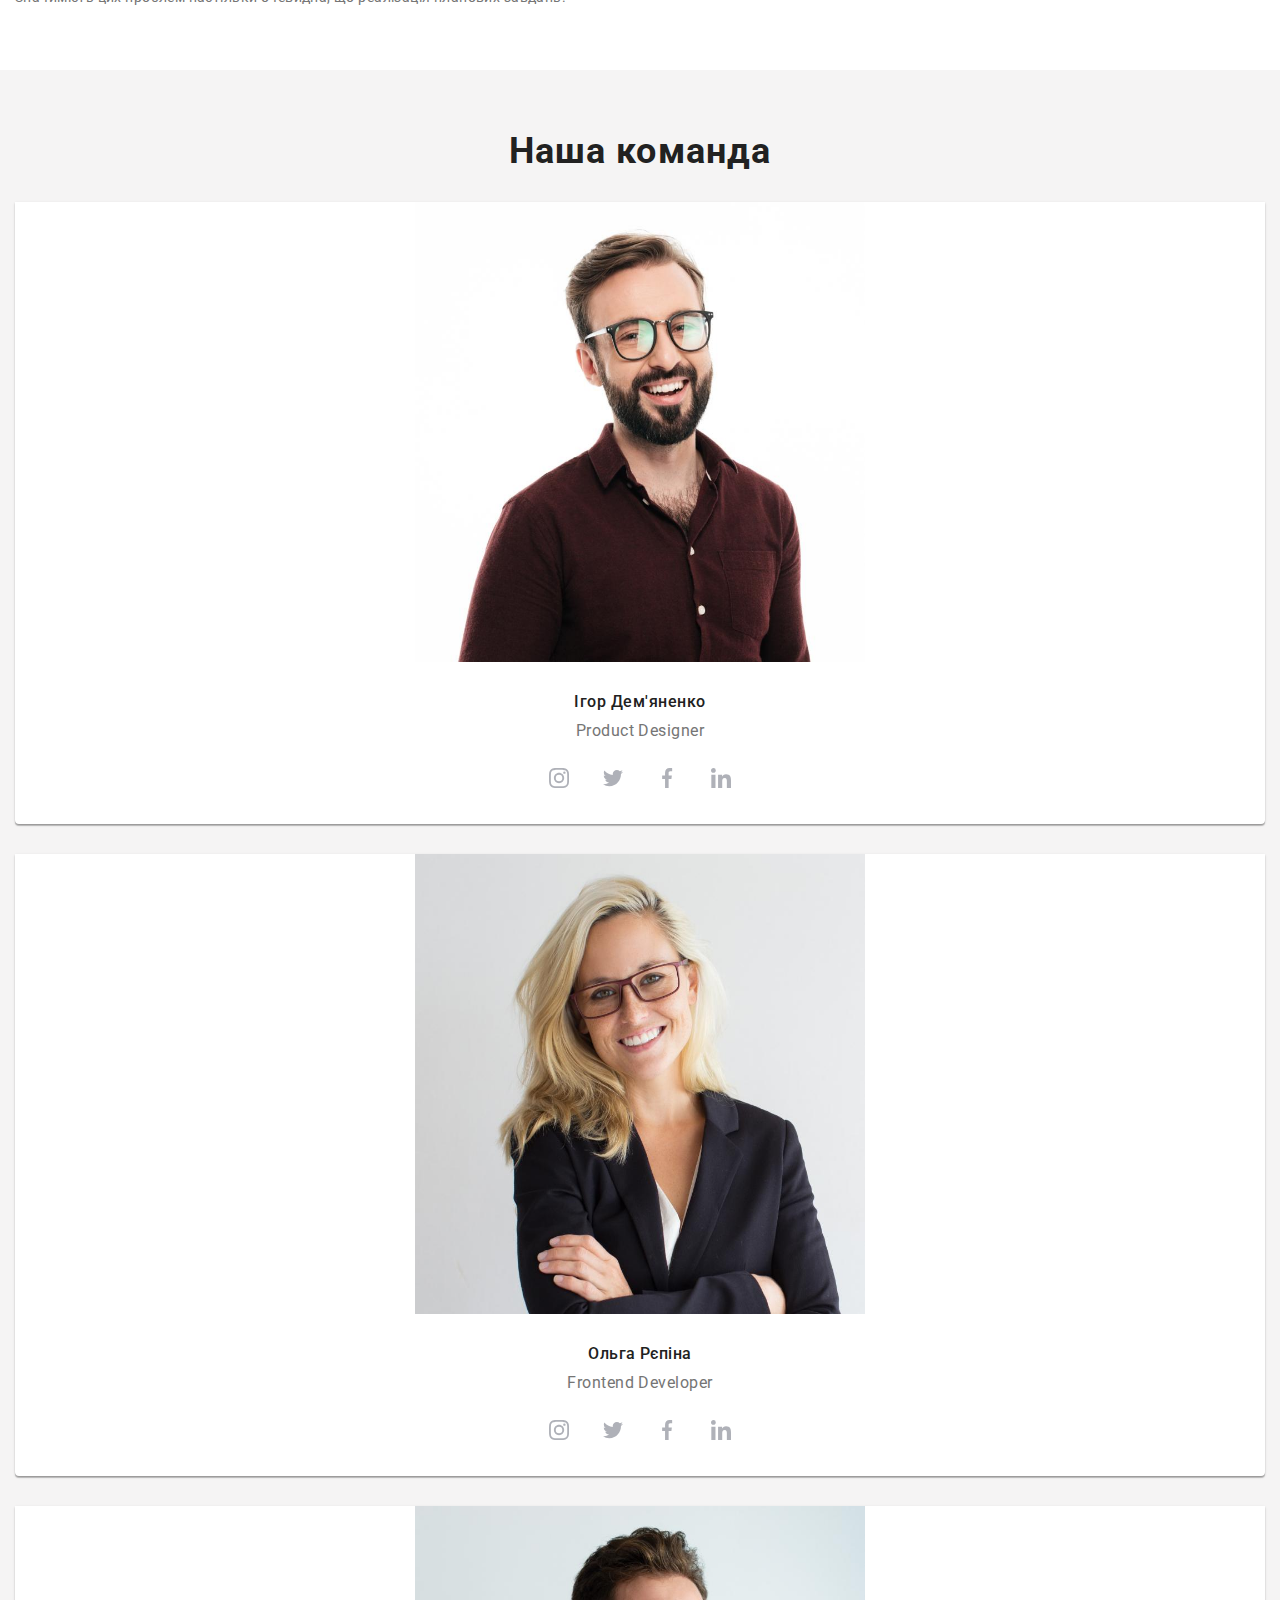
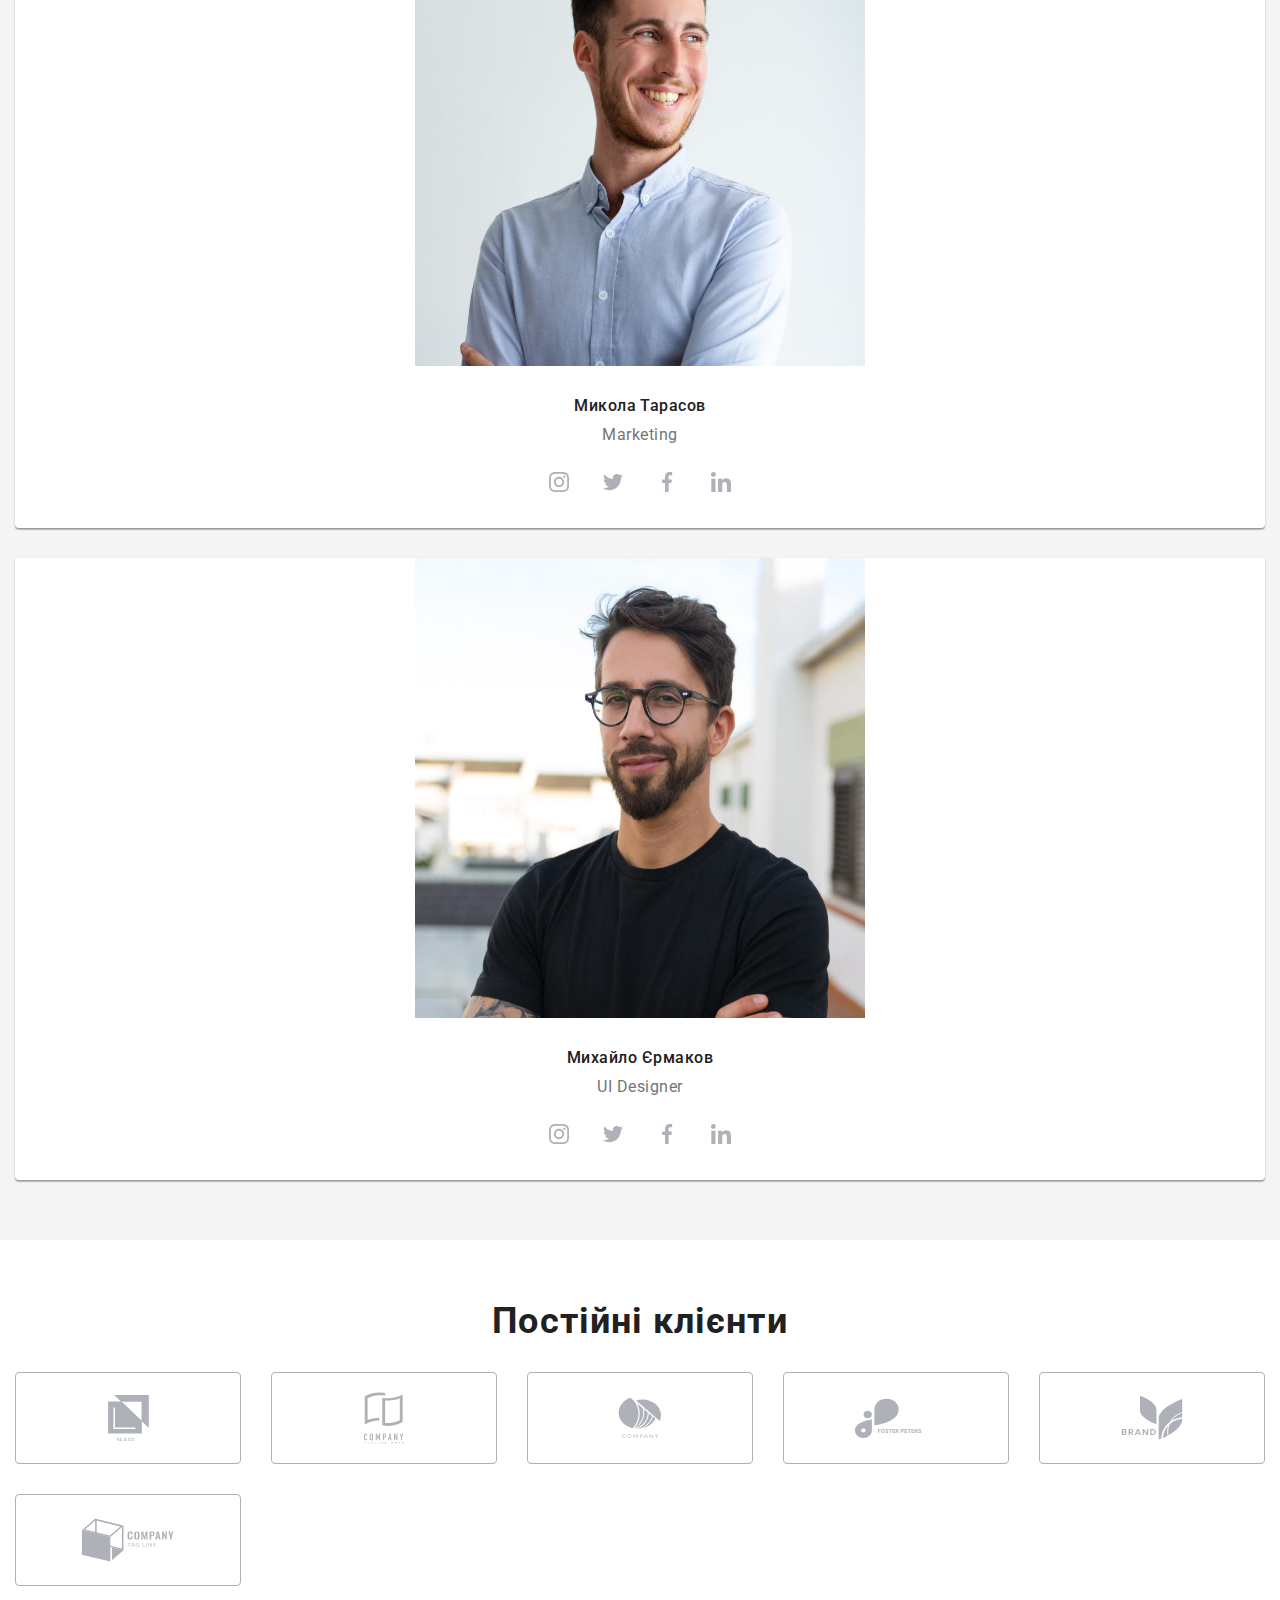
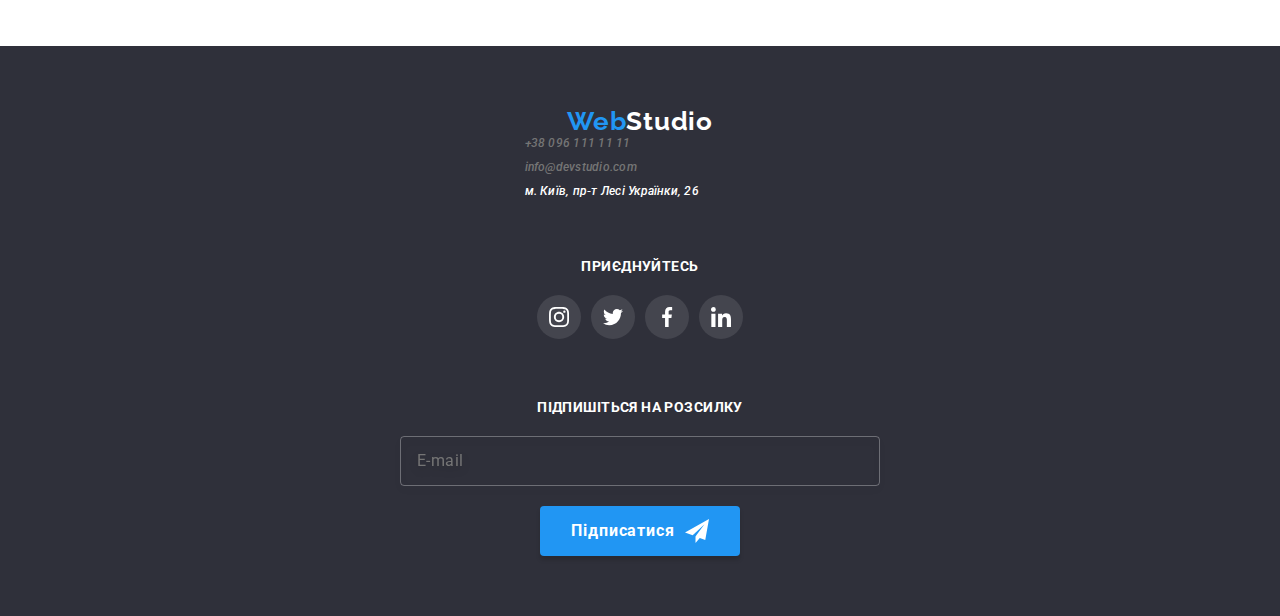
==== commit 48c7a711: "Mobile first" ====
--- a/index.html
+++ b/index.html
@@ -21,8 +21,8 @@
             <use href="images/sprite.svg#icon-close"></use>
           </svg>
         </div>
-        <h2 class="modal__header">Залиште свої дані, ми вам передзвонимо</h2>
         <form class="modal-container">
+          <h2 class="modal__header">Залиште свої дані, ми вам передзвонимо</h2>
           <ul class="modal-list">
             <li class="modal-list__item">
               <label class="modal-list__label">
@@ -95,61 +95,118 @@
       </div>
     </div>
 
-    <header class="header-section header-section--page">
+    <section class="section section--header section--resets">
+      <div class="page-header">
+        <div class="container">
+          <nav class="nav">
+            <a href="./index.html" class="logo">
+              Web<span class="logo__text logo__text--header">Studio</span>
+            </a>
+
+            <button
+              class="menu-button"
+              type="button"
+              data-menu-button
+              aria-expanded="false"
+              aria-controls="menu-container"
+            >
+              <svg class="menu-button__icon" width="40" height="40" class="" aria-label="Кнопка меню">
+                <use
+                  class="menu-button__icon-menu"
+                  href="images/sprite.svg#icon-menu_40px"
+                ></use>
+                <use
+                  class="menu-button__icon-cross"
+                  href="images/sprite.svg#icon-close_40px"
+                ></use>
+              </svg>
+            </button>
+
+            <div class="menu-container" id="menu-container" data-menu>
+
+                <ul class="nav-list nav-list--mobile">
+                  <li
+                    class="nav-list__item nav-list__item--active"
+                    tabindex="1"
+                  >
+                    <a class="nav-list__link" href="#">Студія</a>
+                  </li>
+                  <li class="nav-list__item" tabindex="1">
+                    <a class="nav-list__link" href="#">Портфоліо</a>
+                  </li>
+                  <li class="nav-list__item" tabindex="1">
+                    <a class="nav-list__link" href="#">Контакти</a>
+                  </li>
+                </ul>
+                <ul class="contacts-list contacts-list--mobile">
+                  <li
+                    class="contacts-list__item contacts-list__item--accent"
+                    tabindex="1"
+                  >
+                    <a class="contacts-list__link" href="">
+                      <svg width="16" height="12" class="contacts-list__icon">
+                        <use href="images/sprite.svg#icon-envelope"></use>
+                      </svg>
+                      <span class="contacts-list__text">+38 096 111 11 11</span>
+                    </a>
+                  </li>
+                  <li class="contacts-list__item" tabindex="1">
+                    <a class="contacts-list__link" href="">
+                      <svg width="10" height="16" class="contacts-list__icon">
+                        <use href="images/sprite.svg#icon-smartphone"></use>
+                      </svg>
+                      <span class="contacts-list__text">info@devstudio.com</span> 
+                      </a>
+                  </li>
+                </ul>
+                <ul class="socials-text">
+                  <li class="socials-text__item" tabindex="1">
+                    <a
+                      class="socials-text__link"
+                      href=""
+                      >Instagram</a
+                    >
+                  </li>
+                  <li class="socials-text__item" tabindex="1">
+                    <a
+                      class="socials-text__link"
+                      href=""
+                      >Twitter</a
+                    >
+                  </li>
+                  <li class="socials-text__item" tabindex="1">
+                    <a
+                      class="socials-text__link"
+                      href=""
+                      >Facebook</a
+                    >
+                  </li>
+                  <li class="socials-text__item" tabindex="1">
+                    <a
+                      class="socials-text__link"
+                      href=""
+                      >LinkedIn</a
+                    >
+                  </li>
+                </ul>
+            </div>
+          </nav>
+        </div>
+      </div>
+    </section>
+
+    <section class="section section--hero section--resets">
       <div class="container">
-        <div class="header">
-          <a href="./index.html" class="logo">
-            Web<span class="logo__text logo__text--header">Studio</span>
-          </a>
-          <nav class="nav-container">
-            <ul class="nav-list">
-              <li class="nav-list__item">
-                <a
-                  href="./index.html"
-                  class="nav-list__link nav-list__link--active"
-                  >Студія</a
-                >
-              </li>
-              <li class="nav-list__item">
-                <a href="./portfolio.html" class="nav-list__link">Портфоліо</a>
-              </li>
-              <li class="nav-list__item">
-                <a href="#" class="nav-list__link">Контакти</a>
-              </li>
-            </ul>
-          </nav>
-          <ul class="contacts-list">
-            <li class="contacts-list__item contacts-list__item--header">
-              <a href="mailto:info@devstudio.com" class="contacts-list__link">
-                <svg width="16" height="12" class="contacts-list__icon">
-                  <use href="images/sprite.svg#icon-envelope"></use>
-                </svg>
-                info@devstudio.com
-              </a>
-            </li>
-            <li class="contacts-list__item contacts-list__item--header">
-              <a href="tel:+380961111111" class="contacts-list__link">
-                <svg width="10" height="16" class="contacts-list__icon">
-                  <use href="images/sprite.svg#icon-smartphone"></use>
-                </svg>
-                +38 096 111 11 11
-              </a>
-            </li>
-          </ul>
-        </div>
-      </div>
-    </header>
-
-    <main>
-      <section class="section section--hero">
         <div class="hero">
-          <h1 class="hero__text">ЕФЕКТИВНІ РІШЕННЯ ДЛЯ ВАШОГО БІЗНЕСУ</h1>
-          <button type="button" class="button button--hero" data-modal-open>
+          <h1 class="hero__text">Ефективні рішення для вашого бізнесу</h1>
+          <button class="button button--hero" type="button" data-modal-open>
             Замовити послугу
           </button>
         </div>
-      </section>
-
+      </div>
+    </section>
+
+    <main>
       <section class="section section--features">
         <div class="container">
           <ul class="features">
@@ -204,57 +261,6 @@
           </ul>
         </div>
       </section>
-
-      <section class="section">
-        <div class="container">
-          <h2 class="section-header">Чим ми займаємося</h2>
-          <ul class="job">
-            <li class="job__item">
-              <a href="#" class="job__link"
-                ><img
-                  src="./images/job1.jpg"
-                  alt="Наші проекти"
-                  width="370"
-                  height="294"
-                  class="job__image"
-                />
-                <div class="job__label-container">
-                  <h3 class="job__label">Десктопні додатки</h3>
-                </div>
-              </a>
-            </li>
-            <li class="job__item">
-              <a href="#" class="job__link"
-                ><img
-                  src="./images/job2.jpg"
-                  alt="Наші проекти"
-                  width="370"
-                  height="294"
-                  class="job__image"
-                />
-                <div class="job__label-container">
-                  <h3 class="job__label">Мобільні додатки</h3>
-                </div>
-              </a>
-            </li>
-            <li class="job__item">
-              <a href="#" class="job__link"
-                ><img
-                  src="./images/job3.jpg"
-                  alt="Наші проекти"
-                  width="370"
-                  height="294"
-                  class="job__image"
-                />
-                <div class="job__label-container">
-                  <h3 class="job__label">Дизайнерські рішення</h3>
-                </div>
-              </a>
-            </li>
-          </ul>
-        </div>
-      </section>
-
       <section class="section section--team">
         <div class="container">
           <h2 class="section-header">Наша команда</h2>
@@ -262,8 +268,8 @@
             <li class="team-list__item">
               <img
                 src="./images/team1.jpg"
-                width="270"
-                height="260"
+                width="450"
+                height="460"
                 alt="Ігорь Дем'яненко"
                 class="team-list__image"
               />
@@ -271,7 +277,7 @@
                 <h3 class="team-list__name">Ігор Дем'яненко</h3>
                 <p class="team-list__position">Product Designer</p>
               </div>
-              <ul class="socials-list">
+              <ul class="socials-list socials-list--team">
                 <li class="socials-list__item">
                   <a class="socials-list__link" href="#">
                     <svg width="20" height="20" class="socials-list__icon">
@@ -305,8 +311,8 @@
             <li class="team-list__item">
               <img
                 src="./images/team2.jpg"
-                width="270"
-                height="260"
+                width="450"
+                height="460"
                 alt="Ольга Рєпіна"
                 class="team-list__image"
               />
@@ -314,7 +320,7 @@
                 <h3 class="team-list__name">Ольга Рєпіна</h3>
                 <p class="team-list__position">Frontend Developer</p>
               </div>
-              <ul class="socials-list">
+              <ul class="socials-list socials-list--team"">
                 <li class="socials-list__item">
                   <a class="socials-list__link" href="#">
                     <svg width="20" height="20" class="socials-list__icon">
@@ -348,8 +354,8 @@
             <li class="team-list__item">
               <img
                 src="./images/team3.jpg"
-                width="270"
-                height="260"
+                width="450"
+                height="460"
                 alt="Микола Тарасов"
                 class="team-list__image"
               />
@@ -357,7 +363,7 @@
                 <h3 class="team-list__name">Микола Тарасов</h3>
                 <p class="team-list__position">Marketing</p>
               </div>
-              <ul class="socials-list">
+              <ul class="socials-list socials-list--team"">
                 <li class="socials-list__item">
                   <a class="socials-list__link" href="#">
                     <svg width="20" height="20" class="socials-list__icon">
@@ -391,8 +397,8 @@
             <li class="team-list__item">
               <img
                 src="./images/team4.jpg"
-                width="270"
-                height="260"
+                width="450"
+                height="460"
                 alt="Михайло Єрмаков"
                 class="team-list__image"
               />
@@ -400,7 +406,7 @@
                 <h3 class="team-list__name">Михайло Єрмаков</h3>
                 <p class="team-list__position">UI Designer</p>
               </div>
-              <ul class="socials-list">
+              <ul class="socials-list socials-list--team"">
                 <li class="socials-list__item">
                   <a class="socials-list__link" href="#">
                     <svg width="20" height="20" class="socials-list__icon">
@@ -434,8 +440,7 @@
           </ul>
         </div>
       </section>
-
-      <section class="section">
+      <section class="section section--clients">
         <div class="container">
           <h2 class="section-header">Постійні клієнти</h2>
           <ul class="clients-list">
@@ -494,7 +499,7 @@
               Web<span class="logo__text logo__text--footer">Studio</span>
             </a>
             <address>
-              <ul class="contacts-list contacts-list--footer">
+              <ul class="contacts-list contacts-list--footer contacts-list--resets">
                 <li class="contacts-list__item contacts-list__item--footer">
                   <a
                     href="mailto:info@devstudio.com"
@@ -612,6 +617,525 @@
         </div>
       </div>
     </footer>
+
+    <!-- <header class="header-section header-section--page">
+      <div class="container">
+        <div class="header">
+          <a href="./index.html" class="logo">
+            Web<span class="logo__text logo__text--header">Studio</span>
+          </a>
+          <nav class="nav-container">
+            <ul class="nav-list">
+              <li class="nav-list__item">
+                <a
+                  href="./index.html"
+                  class="nav-list__link nav-list__link--active"
+                  >Студія</a
+                >
+              </li>
+              <li class="nav-list__item">
+                <a href="./portfolio.html" class="nav-list__link">Портфоліо</a>
+              </li>
+              <li class="nav-list__item">
+                <a href="#" class="nav-list__link">Контакти</a>
+              </li>
+            </ul>
+          </nav>
+          <ul class="contacts-list">
+            <li class="contacts-list__item contacts-list__item--header">
+              <a href="mailto:info@devstudio.com" class="contacts-list__link">
+                <svg width="16" height="12" class="contacts-list__icon">
+                  <use href="images/sprite.svg#icon-envelope"></use>
+                </svg>
+                info@devstudio.com
+              </a>
+            </li>
+            <li class="contacts-list__item contacts-list__item--header">
+              <a href="tel:+380961111111" class="contacts-list__link">
+                <svg width="10" height="16" class="contacts-list__icon">
+                  <use href="images/sprite.svg#icon-smartphone"></use>
+                </svg>
+                +38 096 111 11 11
+              </a>
+            </li>
+          </ul>
+        </div>
+      </div>
+    </header> -->
+
+    <!-- <main>
+      <section class="section section--hero">
+        <div class="hero">
+          <h1 class="hero__text">ЕФЕКТИВНІ РІШЕННЯ ДЛЯ ВАШОГО БІЗНЕСУ</h1>
+          <button type="button" class="button button--hero" data-modal-open>
+            Замовити послугу
+          </button>
+        </div>
+      </section>
+
+      <section class="section section--features">
+        <div class="container">
+          <ul class="features">
+            <li class="features__item">
+              <div class="features__icon-container">
+                <svg width="70" height="70" class="features__icon">
+                  <use href="images/sprite.svg#icon-antenna"></use>
+                </svg>
+              </div>
+              <h3 class="features__label">УВАГА ДО ДЕТАЛЕЙ</h3>
+              <p class="features__text">
+                Ідейні міркування, і навіть початок повсякденної роботи з
+                формування позиції.
+              </p>
+            </li>
+            <li class="features__item">
+              <div class="features__icon-container">
+                <svg width="70" height="70" class="features__icon">
+                  <use href="images/sprite.svg#icon-clock"></use>
+                </svg>
+              </div>
+              <h3 class="features__label">ПУНКТУАЛЬНІСТЬ</h3>
+              <p class="features__text">
+                Завдання організації, особливо рамки і місце навчання кадрів
+                тягне у себе.
+              </p>
+            </li>
+
+            <li class="features__item">
+              <div class="features__icon-container">
+                <svg width="70" height="70" class="features__icon">
+                  <use href="images/sprite.svg#icon-diagram"></use>
+                </svg>
+              </div>
+              <h3 class="features__label">ПЛАНУВАННЯ</h3>
+              <p class="features__text">
+                Так само консультація з широким активом значною мірою зумовлює.
+              </p>
+            </li>
+            <li class="features__item">
+              <div class="features__icon-container">
+                <svg width="70" height="70" class="features__icon">
+                  <use href="images/sprite.svg#icon-astronaut"></use>
+                </svg>
+              </div>
+              <h3 class="features__label">СУЧАСНІ ТЕХНОЛОГІЇ</h3>
+              <p class="features__text">
+                Значимість цих проблем настільки очевидна, що реалізація
+                планових завдань.
+              </p>
+            </li>
+          </ul>
+        </div>
+      </section>
+
+      <section class="section">
+        <div class="container">
+          <h2 class="section-header">Чим ми займаємося</h2>
+          <ul class="job">
+            <li class="job__item">
+              <a href="#" class="job__link"
+                ><img
+                  src="./images/job1.jpg"
+                  alt="Наші проекти"
+                  width="370"
+                  height="294"
+                  class="job__image"
+                />
+                <div class="job__label-container">
+                  <h3 class="job__label">Десктопні додатки</h3>
+                </div>
+              </a>
+            </li>
+            <li class="job__item">
+              <a href="#" class="job__link"
+                ><img
+                  src="./images/job2.jpg"
+                  alt="Наші проекти"
+                  width="370"
+                  height="294"
+                  class="job__image"
+                />
+                <div class="job__label-container">
+                  <h3 class="job__label">Мобільні додатки</h3>
+                </div>
+              </a>
+            </li>
+            <li class="job__item">
+              <a href="#" class="job__link"
+                ><img
+                  src="./images/job3.jpg"
+                  alt="Наші проекти"
+                  width="370"
+                  height="294"
+                  class="job__image"
+                />
+                <div class="job__label-container">
+                  <h3 class="job__label">Дизайнерські рішення</h3>
+                </div>
+              </a>
+            </li>
+          </ul>
+        </div>
+      </section>
+
+      <section class="section section--team">
+        <div class="container">
+          <h2 class="section-header">Наша команда</h2>
+          <ul class="team-list">
+            <li class="team-list__item">
+              <img
+                src="./images/team1.jpg"
+                width="270"
+                height="260"
+                alt="Ігорь Дем'яненко"
+                class="team-list__image"
+              />
+              <div class="team-list__meta">
+                <h3 class="team-list__name">Ігор Дем'яненко</h3>
+                <p class="team-list__position">Product Designer</p>
+              </div>
+              <ul class="socials-list">
+                <li class="socials-list__item">
+                  <a class="socials-list__link" href="#">
+                    <svg width="20" height="20" class="socials-list__icon">
+                      <use href="images/sprite.svg#icon-instagram"></use>
+                    </svg>
+                  </a>
+                </li>
+                <li class="socials-list__item">
+                  <a class="socials-list__link" href="#">
+                    <svg width="20" height="20" class="socials-list__icon">
+                      <use href="images/sprite.svg#icon-twitter"></use>
+                    </svg>
+                  </a>
+                </li>
+                <li class="socials-list__item">
+                  <a class="socials-list__link" href="#">
+                    <svg width="20" height="20" class="socials-list__icon">
+                      <use href="images/sprite.svg#icon-facebook"></use>
+                    </svg>
+                  </a>
+                </li>
+                <li class="socials-list__item">
+                  <a class="socials-list__link" href="#">
+                    <svg width="20" height="20" class="socials-list__icon">
+                      <use href="images/sprite.svg#icon-linkedin"></use>
+                    </svg>
+                  </a>
+                </li>
+              </ul>
+            </li>
+            <li class="team-list__item">
+              <img
+                src="./images/team2.jpg"
+                width="270"
+                height="260"
+                alt="Ольга Рєпіна"
+                class="team-list__image"
+              />
+              <div class="team-list__meta">
+                <h3 class="team-list__name">Ольга Рєпіна</h3>
+                <p class="team-list__position">Frontend Developer</p>
+              </div>
+              <ul class="socials-list">
+                <li class="socials-list__item">
+                  <a class="socials-list__link" href="#">
+                    <svg width="20" height="20" class="socials-list__icon">
+                      <use href="images/sprite.svg#icon-instagram"></use>
+                    </svg>
+                  </a>
+                </li>
+                <li class="socials-list__item">
+                  <a class="socials-list__link" href="#">
+                    <svg width="20" height="20" class="socials-list__icon">
+                      <use href="images/sprite.svg#icon-twitter"></use>
+                    </svg>
+                  </a>
+                </li>
+                <li class="socials-list__item">
+                  <a class="socials-list__link" href="#">
+                    <svg width="20" height="20" class="socials-list__icon">
+                      <use href="images/sprite.svg#icon-facebook"></use>
+                    </svg>
+                  </a>
+                </li>
+                <li class="socials-list__item">
+                  <a class="socials-list__link" href="#">
+                    <svg width="20" height="20" class="socials-list__icon">
+                      <use href="images/sprite.svg#icon-linkedin"></use>
+                    </svg>
+                  </a>
+                </li>
+              </ul>
+            </li>
+            <li class="team-list__item">
+              <img
+                src="./images/team3.jpg"
+                width="270"
+                height="260"
+                alt="Микола Тарасов"
+                class="team-list__image"
+              />
+              <div class="team-list__meta">
+                <h3 class="team-list__name">Микола Тарасов</h3>
+                <p class="team-list__position">Marketing</p>
+              </div>
+              <ul class="socials-list">
+                <li class="socials-list__item">
+                  <a class="socials-list__link" href="#">
+                    <svg width="20" height="20" class="socials-list__icon">
+                      <use href="images/sprite.svg#icon-instagram"></use>
+                    </svg>
+                  </a>
+                </li>
+                <li class="socials-list__item">
+                  <a class="socials-list__link" href="#">
+                    <svg width="20" height="20" class="socials-list__icon">
+                      <use href="images/sprite.svg#icon-twitter"></use>
+                    </svg>
+                  </a>
+                </li>
+                <li class="socials-list__item">
+                  <a class="socials-list__link" href="#">
+                    <svg width="20" height="20" class="socials-list__icon">
+                      <use href="images/sprite.svg#icon-facebook"></use>
+                    </svg>
+                  </a>
+                </li>
+                <li class="socials-list__item">
+                  <a class="socials-list__link" href="#">
+                    <svg width="20" height="20" class="socials-list__icon">
+                      <use href="images/sprite.svg#icon-linkedin"></use>
+                    </svg>
+                  </a>
+                </li>
+              </ul>
+            </li>
+            <li class="team-list__item">
+              <img
+                src="./images/team4.jpg"
+                width="270"
+                height="260"
+                alt="Михайло Єрмаков"
+                class="team-list__image"
+              />
+              <div class="team-list__meta">
+                <h3 class="team-list__name">Михайло Єрмаков</h3>
+                <p class="team-list__position">UI Designer</p>
+              </div>
+              <ul class="socials-list">
+                <li class="socials-list__item">
+                  <a class="socials-list__link" href="#">
+                    <svg width="20" height="20" class="socials-list__icon">
+                      <use href="images/sprite.svg#icon-instagram"></use>
+                    </svg>
+                  </a>
+                </li>
+                <li class="socials-list__item">
+                  <a class="socials-list__link" href="#">
+                    <svg width="20" height="20" class="socials-list__icon">
+                      <use href="images/sprite.svg#icon-twitter"></use>
+                    </svg>
+                  </a>
+                </li>
+                <li class="socials-list__item">
+                  <a class="socials-list__link" href="#">
+                    <svg width="20" height="20" class="socials-list__icon">
+                      <use href="images/sprite.svg#icon-facebook"></use>
+                    </svg>
+                  </a>
+                </li>
+                <li class="socials-list__item">
+                  <a class="socials-list__link" href="#">
+                    <svg width="20" height="20" class="socials-list__icon">
+                      <use href="images/sprite.svg#icon-linkedin"></use>
+                    </svg>
+                  </a>
+                </li>
+              </ul>
+            </li>
+          </ul>
+        </div>
+      </section>
+
+      <section class="section">
+        <div class="container">
+          <h2 class="section-header">Постійні клієнти</h2>
+          <ul class="clients-list">
+            <li class="clients-list__item">
+              <a href="" class="clients-list__link">
+                <svg width="41" height="46.7" class="clients-list__icon">
+                  <use href="images/sprite.svg#icon-company1"></use>
+                </svg>
+              </a>
+            </li>
+            <li class="clients-list__item">
+              <a href="" class="clients-list__link">
+                <svg width="40" height="52" class="clients-list__icon">
+                  <use href="images/sprite.svg#icon-company2"></use>
+                </svg>
+              </a>
+            </li>
+            <li class="clients-list__item">
+              <a href="" class="clients-list__link">
+                <svg width="43.46" height="41.18" class="clients-list__icon">
+                  <use href="images/sprite.svg#icon-company3"></use>
+                </svg>
+              </a>
+            </li>
+            <li class="clients-list__item">
+              <a href="" class="clients-list__link">
+                <svg width="84.44" height="40.62" class="clients-list__icon">
+                  <use href="images/sprite.svg#icon-company4"></use>
+                </svg>
+              </a>
+            </li>
+            <li class="clients-list__item">
+              <a href="" class="clients-list__link">
+                <svg width="62.54" height="45.43" class="clients-list__icon">
+                  <use href="images/sprite.svg#icon-company5"></use>
+                </svg>
+              </a>
+            </li>
+            <li class="clients-list__item">
+              <a href="" class="clients-list__link">
+                <svg width="93.79" height="43.93" class="clients-list__icon">
+                  <use href="images/sprite.svg#icon-company6"></use>
+                </svg>
+              </a>
+            </li>
+          </ul>
+        </div>
+      </section>
+    </main>
+
+    <footer class="section section--footer">
+      <div class="container">
+        <div class="footer">
+          <div class="footer-address">
+            <a href="./index.html" class="logo">
+              Web<span class="logo__text logo__text--footer">Studio</span>
+            </a>
+            <address>
+              <ul class="contacts-list contacts-list--footer">
+                <li class="contacts-list__item contacts-list__item--footer">
+                  <a
+                    href="mailto:info@devstudio.com"
+                    class="contacts-list__link contacts-list__link--footer contacts-list__link--accent"
+                  >
+                    м. Київ, пр-т Лесі Українки, 26
+                  </a>
+                </li>
+                <li class="contacts-list__item contacts-list__item--footer">
+                  <a
+                    href="mailto:info@devstudio.com"
+                    class="contacts-list__link contacts-list__link--footer"
+                  >
+                    info@devstudio.com
+                  </a>
+                </li>
+                <li class="contacts-list__item contacts-list__item--footer">
+                  <a
+                    href="tel:+380961111111"
+                    class="contacts-list__link contacts-list__link--footer"
+                  >
+                    +38 096 111 11 11
+                  </a>
+                </li>
+              </ul>
+            </address>
+          </div>
+          <div class="social-block">
+            <h3 class="social-block__header">приєднуйтесь</h3>
+            <ul class="socials-list socials-list--footer">
+              <li class="socials-list__item">
+                <a
+                  class="socials-list__link socials-list__link--footer"
+                  href="#"
+                >
+                  <svg
+                    width="20"
+                    height="20"
+                    class="socials-list__icon socials-list__icon--footer"
+                  >
+                    <use href="images/sprite.svg#icon-instagram"></use>
+                  </svg>
+                </a>
+              </li>
+              <li class="socials-list__item">
+                <a
+                  class="socials-list__link socials-list__link--footer"
+                  href="#"
+                >
+                  <svg
+                    width="20"
+                    height="20"
+                    class="socials-list__icon socials-list__icon--footer"
+                  >
+                    <use href="images/sprite.svg#icon-twitter"></use>
+                  </svg>
+                </a>
+              </li>
+              <li class="socials-list__item">
+                <a
+                  class="socials-list__link socials-list__link--footer"
+                  href="#"
+                >
+                  <svg
+                    width="20"
+                    height="20"
+                    class="socials-list__icon socials-list__icon--footer"
+                  >
+                    <use href="images/sprite.svg#icon-facebook"></use>
+                  </svg>
+                </a>
+              </li>
+              <li class="socials-list__item">
+                <a
+                  class="socials-list__link socials-list__link--footer"
+                  href="#"
+                >
+                  <svg
+                    width="20"
+                    height="20"
+                    class="socials-list__icon socials-list__icon--footer"
+                  >
+                    <use href="images/sprite.svg#icon-linkedin"></use>
+                  </svg>
+                </a>
+              </li>
+            </ul>
+          </div>
+          <div class="subscription-block">
+            <label
+              class="subscription-block__header"
+              for="subscription-email-field"
+              >Підпишіться на розсилку</label
+            >
+            <form class="subscription-form">
+              <input
+                type="email"
+                name="email"
+                class="subscription-form__input"
+                placeholder="E-mail"
+                id="subscription-email-field"
+              />
+              <button class="button button--subscription" type="submit">
+                Підписатися
+                <svg
+                  class="button__icon button__icon--footer"
+                  width="24"
+                  height="24"
+                >
+                  <use href="images/sprite.svg#icon-send"></use>
+                </svg>
+              </button>
+            </form>
+          </div>
+        </div>
+      </div>
+    </footer> -->
+    <script src="./js/menu.js"></script>
     <script src="./js/modal.js"></script>
   </body>
 </html>
--- a/css/main.min.css
+++ b/css/main.min.css
@@ -1 +1 @@
-/*! modern-normalize v1.1.0 | MIT License | https://github.com/sindresorhus/modern-normalize */*,::before,::after{box-sizing:border-box}html{-moz-tab-size:4;-o-tab-size:4;tab-size:4}html{line-height:1.15;-webkit-text-size-adjust:100%}body{margin:0}body{font-family:system-ui,-apple-system,"Segoe UI",Roboto,Helvetica,Arial,sans-serif,"Apple Color Emoji","Segoe UI Emoji"}hr{height:0;color:inherit}abbr[title]{-webkit-text-decoration:underline dotted;text-decoration:underline dotted}b,strong{font-weight:bolder}code,kbd,samp,pre{font-family:ui-monospace,SFMono-Regular,Consolas,"Liberation Mono",Menlo,monospace;font-size:1em}small{font-size:80%}sub,sup{font-size:75%;line-height:0;position:relative;vertical-align:baseline}sub{bottom:-0.25em}sup{top:-0.5em}table{text-indent:0;border-color:inherit}button,input,optgroup,select,textarea{font-family:inherit;font-size:100%;line-height:1.15;margin:0}button,select{text-transform:none}button,[type=button],[type=reset],[type=submit]{-webkit-appearance:button}::-moz-focus-inner{border-style:none;padding:0}:-moz-focusring{outline:1px dotted ButtonText}:-moz-ui-invalid{box-shadow:none}legend{padding:0}progress{vertical-align:baseline}::-webkit-inner-spin-button,::-webkit-outer-spin-button{height:auto}[type=search]{-webkit-appearance:textfield;outline-offset:-2px}::-webkit-search-decoration{-webkit-appearance:none}::-webkit-file-upload-button{-webkit-appearance:button;font:inherit}summary{display:list-item}ul,li,h1,h2,h3,h4,p{margin:0;padding:0}li{list-style:none}a{text-decoration:none}.logo{font-size:26px;font-family:Raleway;font-weight:700;line-height:1.19;letter-spacing:.03em;color:#2196f3}.logo__text--header{color:#000}.logo__text--footer{color:#fff}.nav-container{display:flex;height:100%;align-items:center;margin-left:93px}.nav-list{display:flex;font-weight:500;line-height:1.14;letter-spacing:.02em}.nav-list__item:not(:last-child){margin-right:50px}.nav-list__link{display:block;padding:32px 0;position:relative;color:#212121;transition-property:color;transition-duration:250ms;transition-timing-function:cubic-bezier(0.4, 0, 0.2, 1)}.nav-list__link:hover,.nav-list__link:focus{color:#2196f3}.nav-list__link--active{color:#2196f3}.nav-list__link--active::after{content:"";width:100%;height:4px;position:absolute;left:50%;top:77px;border-radius:4px;background-color:#2196f3;transform:translateX(-50%)}.contacts-list{display:flex;margin-left:auto;font-weight:500;line-height:1.14;letter-spacing:.02em}.contacts-list--footer{flex-direction:column;display:flex;margin-top:20px}.contacts-list__item{display:flex;align-items:center}.contacts-list__item--header:not(:last-child){margin-right:50px}.contacts-list__item--footer{margin-bottom:9px;font-style:normal}.contacts-list__link{display:flex;align-items:center;color:#757575;transition-property:color;transition-duration:250ms;transition-timing-function:cubic-bezier(0.4, 0, 0.2, 1)}.contacts-list__link:hover{color:#2196f3}.contacts-list__link:focus{color:#2196f3}.contacts-list__icon{margin-right:10px;fill:#757575;transition-property:fill;transition-duration:250ms;transition-timing-function:cubic-bezier(0.4, 0, 0.2, 1)}.contacts-list__link:hover .contacts-list__icon{fill:#2196f3}.contacts-list__link:focus .contacts-list__icon{fill:#2196f3}.contacts-list__link--footer{font-weight:400;font-size:14px;line-height:1.71;letter-spacing:.03em;color:rgba(255,255,255,.6);transition-property:color;transition-duration:250ms;transition-timing-function:cubic-bezier(0.4, 0, 0.2, 1)}.contacts-list__link--footer:focus{color:#2196f3}.contacts-list__link--footer:hover{color:#2196f3}.contacts-list__link--accent{color:#fff}.hero{display:flex;flex-direction:column;height:100%;align-items:center;justify-content:center}.hero__text{width:696px;font-size:44px;font-weight:900;line-height:1.36;text-align:center;letter-spacing:.06em;color:#fff}.modal-container{margin-top:30px;padding:0 40px;height:100%}.backdrop{display:inline-block;position:fixed;width:100%;height:100%;z-index:101;background-color:rgba(0,0,0,.1)}.backdrop--hidden{opacity:0;pointer-events:none;visibility:hidden}.modal{display:flex;flex-direction:column;position:absolute;width:528px;height:581px;left:50%;top:50%;opacity:1;background:#fff;box-shadow:0px 1px 3px rgba(0,0,0,.12),0px 1px 1px rgba(0,0,0,.14),0px 2px 1px rgba(0,0,0,.2);border-radius:4px;transform:translate(-50%, -50%) scale(1);transition-property:transform opacity;transition-duration:250ms;transition-timing-function:cubic-bezier(0.4, 0, 0.2, 1)}.modal--hidden{opacity:0;transform:translate(-50%, -50%) scale(1.15)}.modal__header{margin-top:40px;font-weight:700;font-size:20px;line-height:1.15;text-align:center;letter-spacing:.03em;color:#212121}.modal-list{display:flex;flex-direction:column;justify-content:center;align-items:center}.modal-list__item{position:relative;margin-bottom:28px}.modal-list__placeholder{position:absolute;top:-18px;left:0;font-weight:400;font-size:12px;line-height:1.16;letter-spacing:.01em;color:#757575}.modal-list__placeholder--checkbox{position:static;display:flex;width:16px;height:15px;border:2px solid #212121;border-radius:4px;transition-property:background-color border-color;transition-duration:250ms;transition-timing-function:cubic-bezier(0.4, 0, 0.2, 1)}.modal-list__input--checkbox:checked~.modal-list__placeholder--checkbox{background-color:#2196f3;border-color:#2196f3;background-origin:border-box}.modal-list__icon{position:absolute;top:50%;left:0;margin-left:12px;transform:translateY(-50%);transition-property:fill;transition-duration:250ms;transition-timing-function:cubic-bezier(0.4, 0, 0.2, 1)}.modal-list__input:hover~.modal-list__icon,.modal-list__input:focus~.modal-list__icon{fill:#2196f3}.modal-list__icon--checked{margin:0;position:absolute;top:50%;left:0;fill:none;opacity:0;transform:translateY(-50%);transition-property:opacity;transition-duration:250ms;transition-timing-function:cubic-bezier(0.4, 0, 0.2, 1)}.modal-list__input--checkbox:checked~.modal-list__icon--checked{fill:#fff;opacity:1}.modal-list__input{width:448px;height:40px;padding-left:42px;border:1px solid rgba(33,33,33,.2);border-radius:4px;transition-property:border-color;transition-duration:250ms;transition-timing-function:cubic-bezier(0.4, 0, 0.2, 1)}.modal-list__input:hover,.modal-list__input:focus{border-color:#2196f3;outline:none}.modal-list__input--textarea{height:120px;resize:none;padding:12px 16px}.modal-list__input--textarea::-moz-placeholder{font-weight:400;font-size:12px;line-height:14px;letter-spacing:.01em;color:rgba(117,117,117,.5)}.modal-list__input--textarea:-ms-input-placeholder{font-weight:400;font-size:12px;line-height:14px;letter-spacing:.01em;color:rgba(117,117,117,.5)}.modal-list__input--textarea::placeholder{font-weight:400;font-size:12px;line-height:14px;letter-spacing:.01em;color:rgba(117,117,117,.5)}.modal-list__input--checkbox{position:absolute;width:1px;height:1px;overflow:hidden;clip:rect(0 0 0 0)}.modal-list__text{margin-left:8px;font-weight:400;font-size:14px;line-height:1.71;letter-spacing:.03em;color:#757575}.modal-list__link{text-decoration:underline;color:#2196f3}.modal-list__label{position:relative;display:flex}.modal-list__label--policy{display:flex;justify-content:center;align-items:center}.button--modal-btn{width:200px;height:50px;font-weight:700;font-size:16px;line-height:1.88;letter-spacing:.06em;color:#fff;text-align:center;cursor:pointer;border:none;background:#2196f3;box-shadow:0px 4px 4px rgba(0,0,0,.15);border-radius:4px;transition-property:background-color;transition-duration:250ms;transition-timing-function:cubic-bezier(0.4, 0, 0.2, 1)}.button--modal-btn:hover,.button--modal-btn:focus{background-color:#188ce8}.modal-close{display:flex;justify-content:center;align-items:center;position:absolute;top:0;right:0;margin-right:8px;margin-top:8px;width:30px;height:30px;cursor:pointer;border-radius:50%;border:1px solid rgba(0,0,0,.1)}.modal-close__icon{fill:#212121;transition-property:fill;transition-duration:250ms;transition-timing-function:cubic-bezier(0.4, 0, 0.2, 1)}.modal-close:hover .modal-close__icon{fill:#2196f3}.features{display:flex}.features__item{width:270px;margin-right:30px}.features__item:last-child{margin-right:0}.features__icon-container{display:flex;justify-content:center;align-items:center;margin-bottom:30px;height:120px;border-radius:4px;background-color:#f5f4f4}.features__label{margin-bottom:10px;font-size:14px;line-height:1.14;letter-spacing:.03em}.features__text{margin-top:10px;color:#757575;line-height:1.71;letter-spacing:.03em}.job{display:flex;margin-top:50px}.job__item{margin-right:30px;position:relative}.job__item:last-child{margin-right:0}.job__image,.job__link{display:block}.job__label-container{display:flex;justify-content:center;align-items:center;position:absolute;width:100%;height:70px;left:0;bottom:0;background:rgba(47,48,58,.8)}.job__label{font-weight:700;font-size:14px;line-height:1.14;text-align:center;letter-spacing:.03em;text-transform:uppercase;color:#fff}.section--team{background-color:#f5f4f4}.team-list{display:flex;margin-top:50px}.team-list__item{width:270px;margin-right:30px;text-align:center;background-color:#fff;box-shadow:0px 1px 3px rgba(0,0,0,.12),0px 1px 1px rgba(0,0,0,.14),0px 2px 1px rgba(0,0,0,.2);border-radius:0px 0px 4px 4px}.team-list__item:last-child{margin-right:0}.team-list__image{display:block}.team-list__meta{padding:30px 5px 0 5px}.team-list__name{font-weight:500;font-size:16px;line-height:1.19;letter-spacing:.03em;color:#212121}.team-list__position{margin-top:10px;font-size:16px;line-height:1.19;letter-spacing:.03em;color:#757575}.socials-list{display:flex;justify-content:space-between;margin-top:16px;padding:0 32px 30px 32px}.socials-list--footer{display:flex;width:206px;padding:0;margin-top:20px}.socials-list__link{display:flex;height:44px;width:44px;justify-content:center;align-items:center;border-radius:50%;border:none;transition-property:background-color;transition-duration:250ms;transition-timing-function:cubic-bezier(0.4, 0, 0.2, 1)}.socials-list__link:hover{background-color:#2196f3}.socials-list__link:focus{background-color:#2196f3;outline:none}.socials-list__link--footer{background-color:rgba(255,255,255,.1)}.socials-list__icon{fill:#afb1b8;transition-property:fill;transition-duration:250ms;transition-timing-function:cubic-bezier(0.4, 0, 0.2, 1)}.socials-list__link:hover .socials-list__icon{fill:#fff}.socials-list__link:focus .socials-list__icon{fill:#fff}.socials-list__icon--footer{fill:#fff}.social-block{margin-top:12px;margin-left:70px}.social-block__header{text-transform:uppercase;font-size:14px;font-weight:700;line-height:1.14;letter-spacing:.03em;color:#fff}.clients-list{display:flex;margin-top:50px;justify-content:space-between}.clients-list__link{display:flex;width:170px;height:92px;justify-content:center;align-items:center;border-radius:4px;border:1px solid #afb1b8;transition-property:border-color;transition-duration:250ms;transition-timing-function:cubic-bezier(0.4, 0, 0.2, 1)}.clients-list__link:hover{border-color:#2196f3}.clients-list__link:focus{border-color:#2196f3;outline:none}.clients-list__icon{fill:#afb1b8;transition-property:fill;transition-duration:250ms;transition-timing-function:cubic-bezier(0.4, 0, 0.2, 1)}.clients-list__link:hover .clients-list__icon{fill:#2196f3}.clients-list__link:focus .clients-list__icon{fill:#2196f3}.footer{display:flex}.footer-address{display:inline-block;width:231px}.button{display:flex;align-items:center;justify-content:center;width:200px;padding:10px 0;font-weight:700;font-size:16px;line-height:1.88;letter-spacing:.06em;color:#fff;cursor:pointer;border:none;box-shadow:0px 4px 4px rgba(0,0,0,.15);border-radius:4px;background-color:#2196f3;transition-property:background-color;transition-duration:250ms;transition-timing-function:cubic-bezier(0.4, 0, 0.2, 1)}.button:hover{background-color:#188ce8}.button__icon--footer{margin-left:10px;fill:#fff}.button--subscription{margin-left:12px}.button--hero{width:216px;margin-top:30px}.subscription-block{display:flex;width:570px;flex-direction:column;margin-left:93px;margin-top:12px}.subscription-block__header{text-transform:uppercase;font-size:14px;font-weight:700;line-height:1.14;letter-spacing:.03em;color:#fff}.subscription-form{display:flex;flex-direction:row;margin-top:20px;height:50px}.subscription-form__input{width:358px;height:50px;padding-left:16px;font-weight:400;font-size:16px;line-height:1.25;letter-spacing:.03em;color:rgba(255,255,255,.6);border:1px solid rgba(255,255,255,.3);filter:drop-shadow(0px 4px 4px rgba(0, 0, 0, 0.15));border-radius:4px;background-color:rgba(0,0,0,0);transition-property:border-color;transition-duration:250ms;transition-timing-function:cubic-bezier(0.4, 0, 0.2, 1)}.subscription-form__input:hover,.subscription-form__input:focus{border-color:#2196f3}.filter-list{display:flex;flex-wrap:wrap;justify-content:center}.filter-list__item:not(:last-child){margin-right:8px}.filter-list__btn{padding:6px 22px;font-family:Roboto;font-weight:500;font-size:16px;line-height:1.62;text-align:center;letter-spacing:.03em;border:none;border-radius:4px;background-color:#f5f4f4;transition-property:background-color box-shadow color;transition-duration:250ms;transition-timing-function:cubic-bezier(0.4, 0, 0.2, 1)}.filter-list__btn--active{color:#fff;background-color:#2196f3;box-shadow:0px 3px 1px rgba(0,0,0,.1),0px 1px 2px rgba(0,0,0,.08),0px 2px 2px rgba(0,0,0,.12)}.filter-list__btn:hover,.filter-list__btn:focus{color:#fff;cursor:pointer;background-color:#2196f3;box-shadow:0px 3px 1px rgba(0,0,0,.1),0px 1px 2px rgba(0,0,0,.08),0px 2px 2px rgba(0,0,0,.12);outline:none}.projects-list{display:flex;flex-wrap:wrap;margin-top:50px}.projects-list__container{position:relative;overflow:hidden}.projects-list__item{margin-right:30px;margin-bottom:30px;width:370px;transition-property:box-shadow;transition-duration:250ms;transition-timing-function:cubic-bezier(0.4, 0, 0.2, 1)}.projects-list__item:nth-child(3n+3){margin-right:0px}.projects-list__item:nth-last-child(-n+3){margin-bottom:0px}.projects-list__item:hover{box-shadow:0px 1px 1px rgba(0,0,0,.12),0px 4px 4px rgba(0,0,0,.06),1px 4px 6px rgba(0,0,0,.16)}.projects-list__link .projects-list__image{display:block}.projects-list__description{font-weight:400;font-size:18px;line-height:1.56;letter-spacing:.03em;color:#fff}.projects-list__overlay{display:flex;justify-content:center;align-items:center;padding:0 24px;position:absolute;width:370px;height:294px;top:0;left:0;background:rgba(33,150,243,.9);transform:translateY(100%);transition-property:transform;transition-duration:250ms;transition-timing-function:cubic-bezier(0.4, 0, 0.2, 1)}.projects-list__item:hover .projects-list__overlay{transform:translateY(0)}.projects-list__meta{border:1px solid #eee;border-top:none;padding:20px 24px;overflow:hidden}.projects-list__name{font-weight:700;font-size:18px;line-height:2;letter-spacing:.06em;color:#212121}.projects-list__category{margin-top:4px;font-size:16px;line-height:1.88;letter-spacing:.03em;color:#757575}body{margin:0 auto;font-family:Roboto,sans-serif;font-size:14px;color:#212121}.container{width:1200px;padding:0 15px;margin:0 auto}.section{padding-top:94px;padding-bottom:94px}.section--features{padding-bottom:0}.section--footer{padding-top:60px;padding-bottom:60px;background-color:#2f303a}.section--hero{height:600px;margin:0 auto;max-width:1600px;background-color:#2f303a;background-image:linear-gradient(to right, rgba(47, 48, 58, 0.4), rgba(47, 48, 58, 0.4)),url(../images/hero_bg.jpg);background-repeat:no-repeat;background-position:center}.header{display:flex;height:100%;align-items:center}.header-section--portfolio{border-bottom:1px solid #ececec}.header-section--page{border-bottom:1px solid rgba(0,0,0,0)}.section-header{font-weight:700;font-size:36px;line-height:1.16;letter-spacing:.03em;text-align:center}/*# sourceMappingURL=main.min.css.map */+/*! modern-normalize v1.1.0 | MIT License | https://github.com/sindresorhus/modern-normalize */*,::before,::after{box-sizing:border-box}html{-moz-tab-size:4;-o-tab-size:4;tab-size:4}html{line-height:1.15;-webkit-text-size-adjust:100%}body{margin:0}body{font-family:system-ui,-apple-system,"Segoe UI",Roboto,Helvetica,Arial,sans-serif,"Apple Color Emoji","Segoe UI Emoji"}hr{height:0;color:inherit}abbr[title]{-webkit-text-decoration:underline dotted;text-decoration:underline dotted}b,strong{font-weight:bolder}code,kbd,samp,pre{font-family:ui-monospace,SFMono-Regular,Consolas,"Liberation Mono",Menlo,monospace;font-size:1em}small{font-size:80%}sub,sup{font-size:75%;line-height:0;position:relative;vertical-align:baseline}sub{bottom:-0.25em}sup{top:-0.5em}table{text-indent:0;border-color:inherit}button,input,optgroup,select,textarea{font-family:inherit;font-size:100%;line-height:1.15;margin:0}button,select{text-transform:none}button,[type=button],[type=reset],[type=submit]{-webkit-appearance:button}::-moz-focus-inner{border-style:none;padding:0}:-moz-focusring{outline:1px dotted ButtonText}:-moz-ui-invalid{box-shadow:none}legend{padding:0}progress{vertical-align:baseline}::-webkit-inner-spin-button,::-webkit-outer-spin-button{height:auto}[type=search]{-webkit-appearance:textfield;outline-offset:-2px}::-webkit-search-decoration{-webkit-appearance:none}::-webkit-file-upload-button{-webkit-appearance:button;font:inherit}summary{display:list-item}ul,li,h1,h2,h3,h4,p{margin:0;padding:0}li{list-style:none}a{text-decoration:none;color:inherit}.logo{font-size:26px;font-family:Raleway;font-weight:700;line-height:1.19;letter-spacing:.03em;color:#2196f3}.logo__text--header{color:#000}.logo__text--footer{color:#fff}.page-header{position:relative;height:100%}.nav{display:flex;justify-content:space-between;align-items:center;height:100%}.company-logo{display:block;background-color:#2196f3;padding:10px;color:#fff}.menu-button{display:inline-flex;padding:0;margin:0;border:none;background-color:rgba(0,0,0,0);cursor:pointer;z-index:99}.menu-button__icon-cross{display:none;transition:fill 250ms ease-in}.menu-button.is-open .menu-button__icon-cross{display:block}.menu-button:hover .menu-button__icon-cross{fill:#2196f3}.menu-button__icon-menu{transition:fill 250ms ease-in}.menu-button.is-open .menu-button__icon-menu{display:none}.menu-button:hover .menu-button__icon-menu{fill:#2196f3}@media screen and (min-width: 768px){.menu-button{display:none}}.menu-container{display:none;position:absolute;top:0;right:0;background-color:#fff;padding:15px;text-align:center;width:100%;height:796px}.menu-container.is-open{display:block}@media screen and (min-width: 768px){.menu-container{height:100%;position:static;display:flex;margin:0;padding:0;margin-left:87px;justify-content:space-between}.menu-container.is-open{display:flex}}.nav-list{font-weight:500;font-size:40px;line-height:47px;text-align:center;letter-spacing:.02em}.nav-list__item--active{color:#2196f3}.nav-list__link{transition:color 250ms ease-in}.nav-list__item:hover .nav-list__link,.nav-list__item:focus .nav-list__link{color:#2196f3}@media screen and (min-width: 768px){.nav-list{display:flex;flex-direction:row;margin:0;padding:0;gap:50px;align-items:center;font-weight:500;font-size:14px;line-height:16px;letter-spacing:.02em}}@media screen and (max-width: 767px){.nav-list--mobile{display:flex;flex-direction:column;margin-top:48px;margin-left:40px;align-items:flex-start;gap:32px}}.contacts-list{font-weight:500;font-size:24px;line-height:28px;letter-spacing:.02em;color:rgba(255,255,255,.6)}@media screen and (max-width: 767px){.contacts-list--mobile{display:flex;flex-direction:column;align-items:flex-start;margin-top:48px;margin-left:40px;gap:32px;margin-top:302px}}@media screen and (max-width: 767px){.contacts-list--footer{margin-top:20px;font-style:normal;font-weight:400;font-size:14px;line-height:1.71;text-align:center;letter-spacing:.03em}}@media screen and (min-width: 768px){.contacts-list{display:flex;height:100%;flex-direction:column-reverse;justify-content:center;gap:10px;font-weight:500;font-size:12px;line-height:1.16;letter-spacing:.02em}}.contacts-list__item{color:#757575}.contacts-list__item--active{color:#2196f3}@media screen and (max-width: 767px){.contacts-list__item--accent{font-size:34px;line-height:1.17;letter-spacing:.02em;color:#2196f3}}@media screen and (max-width: 767px){.contacts-list__item--footer:not(:last-child){margin-bottom:8px}}@media screen and (min-width: 768px){.contacts-list__item{font-weight:500;font-size:12px;line-height:1.16;letter-spacing:.02em}}.contacts-list__icon{display:none;fill:#757575;transition:fill 250ms ease-in}.contacts-list__link:hover .contacts-list__icon,.contacts-list__link:focus .contacts-list__icon{fill:#2196f3}@media screen and (min-width: 768px){.contacts-list__icon{display:block}}.contacts-list__link{transition:color 250ms ease-in}.contacts-list__item:hover .contacts-list__link,.contacts-list__item:focus .contacts-list__link{color:#2196f3}.contacts-list__link--accent{color:#fff}@media screen and (min-width: 768px){.contacts-list__link{display:flex;gap:8px}}.hero{display:flex;justify-content:center;align-items:center;flex-direction:column;height:100%}.hero__text{font-weight:900;font-size:26px;line-height:1.61;text-align:center;letter-spacing:.06em;text-transform:uppercase;color:#fff}@media screen and (min-width: 768px){.hero__text{font-size:44px;line-height:1.36}}.modal-container{padding:40px;height:100%}.backdrop{display:inline-block;position:fixed;width:100%;height:100%;z-index:101;background-color:rgba(0,0,0,.1)}.backdrop--hidden{opacity:0;pointer-events:none;visibility:hidden}.modal{display:flex;flex-direction:column;position:absolute;width:528px;height:581px;left:50%;top:50%;opacity:1;background:#fff;box-shadow:0px 1px 3px rgba(0,0,0,.12),0px 1px 1px rgba(0,0,0,.14),0px 2px 1px rgba(0,0,0,.2);border-radius:4px;transform:translate(-50%, -50%) scale(1);transition-property:transform opacity;transition-duration:250ms;transition-timing-function:cubic-bezier(0.4, 0, 0.2, 1)}.modal--hidden{opacity:0;transform:translate(-50%, -50%) scale(1.15)}.modal__header{font-weight:700;font-size:20px;line-height:1.15;text-align:center;letter-spacing:.03em;color:#212121}@media screen and (max-width: 767px){.modal__header{line-height:1.5}}@media screen and (max-width: 767px){.modal{width:450px;height:609px}}.modal-list{margin-top:30px;text-align:center}@media screen and (min-width: 768px){.modal-list{display:flex;flex-direction:column;justify-content:center;align-items:center}}.modal-list__item{position:relative;margin-bottom:28px}.modal-list__placeholder{position:absolute;top:-18px;left:0;font-weight:400;font-size:12px;line-height:1.16;letter-spacing:.01em;color:#757575}.modal-list__placeholder--checkbox{position:static;display:flex;width:16px;height:15px;border:2px solid #212121;border-radius:4px;transition-property:background-color border-color;transition-duration:250ms;transition-timing-function:cubic-bezier(0.4, 0, 0.2, 1)}.modal-list__input--checkbox:checked~.modal-list__placeholder--checkbox{background-color:#2196f3;border-color:#2196f3;background-origin:border-box}.modal-list__icon{position:absolute;top:50%;left:0;margin-left:12px;transform:translateY(-50%);transition-property:fill;transition-duration:250ms;transition-timing-function:cubic-bezier(0.4, 0, 0.2, 1)}.modal-list__input:hover~.modal-list__icon,.modal-list__input:focus~.modal-list__icon{fill:#2196f3}.modal-list__icon--checked{margin:0;position:absolute;top:50%;left:0;fill:none;opacity:0;transform:translateY(-50%);transition-property:opacity;transition-duration:250ms;transition-timing-function:cubic-bezier(0.4, 0, 0.2, 1)}.modal-list__input--checkbox:checked~.modal-list__icon--checked{fill:#fff;opacity:1}.modal-list__input{width:448px;height:40px;padding-left:42px;border:1px solid rgba(33,33,33,.2);border-radius:4px;transition-property:border-color;transition-duration:250ms;transition-timing-function:cubic-bezier(0.4, 0, 0.2, 1)}.modal-list__input:hover,.modal-list__input:focus{border-color:#2196f3;outline:none}.modal-list__input--textarea{height:120px;resize:none;padding:12px 16px}.modal-list__input--textarea::-moz-placeholder{font-weight:400;font-size:12px;line-height:14px;letter-spacing:.01em;color:rgba(117,117,117,.5)}.modal-list__input--textarea:-ms-input-placeholder{font-weight:400;font-size:12px;line-height:14px;letter-spacing:.01em;color:rgba(117,117,117,.5)}.modal-list__input--textarea::placeholder{font-weight:400;font-size:12px;line-height:14px;letter-spacing:.01em;color:rgba(117,117,117,.5)}.modal-list__input--checkbox{position:absolute;width:1px;height:1px;overflow:hidden;clip:rect(0 0 0 0)}.modal-list__text{margin-left:8px;font-weight:400;font-size:12px;line-height:1.16;letter-spacing:.03em;color:#757575}@media screen and (min-width: 768px){.modal-list__text{font-size:14px;line-height:1.71}}.modal-list__link{text-decoration:underline;color:#2196f3}.modal-list__label{position:relative;display:flex}.modal-list__label--policy{display:flex;align-items:center}.button--modal-btn{width:200px;height:50px;font-weight:700;font-size:16px;line-height:1.88;letter-spacing:.06em;color:#fff;text-align:center;cursor:pointer;border:none;background:#2196f3;box-shadow:0px 4px 4px rgba(0,0,0,.15);border-radius:4px;transition-property:background-color;transition-duration:250ms;transition-timing-function:cubic-bezier(0.4, 0, 0.2, 1)}.button--modal-btn:hover,.button--modal-btn:focus{background-color:#188ce8}.modal-close{display:flex;justify-content:center;align-items:center;position:absolute;top:0;right:0;margin-right:8px;margin-top:8px;width:30px;height:30px;cursor:pointer;border-radius:50%;border:1px solid rgba(0,0,0,.1)}.modal-close__icon{fill:#212121;transition-property:fill;transition-duration:250ms;transition-timing-function:cubic-bezier(0.4, 0, 0.2, 1)}.modal-close:hover .modal-close__icon{fill:#2196f3}.features{display:flex;flex-direction:column;gap:30px}.features__icon-container{display:flex;justify-content:center;align-items:center;height:120px;border-radius:4px;background-color:#f5f4f4}.features__label{margin-top:30px;font-size:14px;line-height:1.14;letter-spacing:.03em;text-align:center}.features__text{margin-top:10px;color:#757575;line-height:1.71;letter-spacing:.03em}.job{display:flex;margin-top:50px}.job__item{margin-right:30px;position:relative}.job__item:last-child{margin-right:0}.job__image,.job__link{display:block}.job__label-container{display:flex;justify-content:center;align-items:center;position:absolute;width:100%;height:70px;left:0;bottom:0;background:rgba(47,48,58,.8)}.job__label{font-weight:700;font-size:14px;line-height:1.14;text-align:center;letter-spacing:.03em;text-transform:uppercase;color:#fff}.section--team{background-color:#f5f4f4}.team-list{margin-top:30px;display:flex;flex-direction:column;gap:30px}.team-list__item{display:flex;flex-direction:column;align-items:center;width:100%;padding-bottom:24px;text-align:center;background-color:#fff;box-shadow:0px 1px 3px rgba(0,0,0,.12),0px 1px 1px rgba(0,0,0,.14),0px 2px 1px rgba(0,0,0,.2);border-radius:0px 0px 4px 4px}.team-list__item:last-child{margin-right:0}.team-list__image{display:block}.team-list__meta{padding:30px 5px 0 5px}.team-list__name{font-weight:500;font-size:16px;line-height:1.19;letter-spacing:.03em;color:#212121}.team-list__position{margin-top:10px;font-size:16px;line-height:1.19;letter-spacing:.03em;color:#757575}.socials-text{display:none;margin-top:64px;justify-content:center;font-weight:500;font-size:18px;line-height:1.22;letter-spacing:.02em;color:#2196f3}@media screen and (max-width: 767px){.socials-text{display:flex}}.socials-text__item{display:block;height:22px;padding:0 10px}.socials-text__item:not(:last-child){border-right:1px solid rgba(33,33,33,.2)}.socials-text__link{text-decoration:underline;-webkit-text-decoration-color:rgba(0,0,0,0);text-decoration-color:rgba(0,0,0,0);text-underline-offset:7px;transition:-webkit-text-decoration-color 250ms ease-in;transition:text-decoration-color 250ms ease-in;transition:text-decoration-color 250ms ease-in, -webkit-text-decoration-color 250ms ease-in}.socials-text__item:hover .socials-text__link,.socials-text__item:focus .socials-text__link{-webkit-text-decoration-color:#2196f3;text-decoration-color:#2196f3}.socials-list{display:flex;justify-content:space-between;width:206px}.socials-list--team{margin-top:16px}.socials-list--footer{display:flex;width:206px;padding:0;margin-top:20px}.socials-list__link{display:flex;height:44px;width:44px;justify-content:center;align-items:center;border-radius:50%;border:none;transition-property:background-color;transition-duration:250ms;transition-timing-function:cubic-bezier(0.4, 0, 0.2, 1)}.socials-list__link:hover{background-color:#2196f3}.socials-list__link:focus{background-color:#2196f3;outline:none}.socials-list__link--footer{background-color:rgba(255,255,255,.1)}.socials-list__icon{fill:#afb1b8;transition-property:fill;transition-duration:250ms;transition-timing-function:cubic-bezier(0.4, 0, 0.2, 1)}.socials-list__link:hover .socials-list__icon{fill:#fff}.socials-list__link:focus .socials-list__icon{fill:#fff}.socials-list__icon--footer{fill:#fff}.social-block{margin-top:60px;text-align:center}.social-block__header{text-transform:uppercase;font-size:14px;font-weight:700;line-height:1.14;letter-spacing:.03em;color:#fff}.clients-list{display:flex;margin-top:30px;flex-wrap:wrap;gap:30px}.clients-list__link{display:flex;width:210px;height:92px;justify-content:center;align-items:center;border-radius:4px;border:1px solid #afb1b8;transition-property:border-color;transition-duration:250ms;transition-timing-function:cubic-bezier(0.4, 0, 0.2, 1)}@media screen and (min-width: 768px){.clients-list__link{width:226px}}.clients-list__link:hover{border-color:#2196f3}.clients-list__link:focus{border-color:#2196f3;outline:none}.clients-list__icon{fill:#afb1b8;transition-property:fill;transition-duration:250ms;transition-timing-function:cubic-bezier(0.4, 0, 0.2, 1)}.clients-list__link:hover .clients-list__icon{fill:#2196f3}.clients-list__link:focus .clients-list__icon{fill:#2196f3}.footer{display:flex;flex-direction:column;align-items:center}.footer-address{text-align:center;width:231px}.button{width:200px;padding:10px 0;font-weight:700;font-size:16px;line-height:1.88;letter-spacing:.06em;color:#fff;cursor:pointer;border:none;box-shadow:0px 4px 4px rgba(0,0,0,.15);border-radius:4px;background-color:#2196f3;transition-property:background-color;transition-duration:250ms;transition-timing-function:cubic-bezier(0.4, 0, 0.2, 1)}@media screen and (min-width: 768px){.button{display:flex;align-items:center;justify-content:center}}.button:hover{background-color:#188ce8}.button__icon--footer{margin-left:10px;fill:#fff}.button--subscription{margin-top:20px;display:flex;justify-content:center;align-items:center}.button--hero{width:216px;margin-top:30px}.subscription-block{margin-top:60px;width:100%;text-align:center}.subscription-block__header{text-transform:uppercase;font-size:14px;font-weight:700;line-height:1.14;letter-spacing:.03em;color:#fff}.subscription-form{display:flex;margin-top:20px;flex-direction:column;align-items:center}.subscription-form__input{width:100%;max-width:480px;height:50px;padding-left:16px;font-weight:400;font-size:16px;line-height:1.25;letter-spacing:.03em;color:rgba(255,255,255,.6);border:1px solid rgba(255,255,255,.3);filter:drop-shadow(0px 4px 4px rgba(0, 0, 0, 0.15));border-radius:4px;background-color:rgba(0,0,0,0);transition-property:border-color;transition-duration:250ms;transition-timing-function:cubic-bezier(0.4, 0, 0.2, 1)}.subscription-form__input:hover,.subscription-form__input:focus{border-color:#2196f3}.filter-list{display:flex;flex-wrap:wrap;justify-content:center}.filter-list__item:not(:last-child){margin-right:8px}.filter-list__btn{padding:6px 22px;font-family:Roboto;font-weight:500;font-size:16px;line-height:1.62;text-align:center;letter-spacing:.03em;border:none;border-radius:4px;background-color:#f5f4f4;transition-property:background-color box-shadow color;transition-duration:250ms;transition-timing-function:cubic-bezier(0.4, 0, 0.2, 1)}.filter-list__btn--active{color:#fff;background-color:#2196f3;box-shadow:0px 3px 1px rgba(0,0,0,.1),0px 1px 2px rgba(0,0,0,.08),0px 2px 2px rgba(0,0,0,.12)}.filter-list__btn:hover,.filter-list__btn:focus{color:#fff;cursor:pointer;background-color:#2196f3;box-shadow:0px 3px 1px rgba(0,0,0,.1),0px 1px 2px rgba(0,0,0,.08),0px 2px 2px rgba(0,0,0,.12);outline:none}.projects-list{display:flex;flex-wrap:wrap;margin-top:50px}.projects-list__container{position:relative;overflow:hidden}.projects-list__item{margin-right:30px;margin-bottom:30px;width:370px;transition-property:box-shadow;transition-duration:250ms;transition-timing-function:cubic-bezier(0.4, 0, 0.2, 1)}.projects-list__item:nth-child(3n+3){margin-right:0px}.projects-list__item:nth-last-child(-n+3){margin-bottom:0px}.projects-list__item:hover{box-shadow:0px 1px 1px rgba(0,0,0,.12),0px 4px 4px rgba(0,0,0,.06),1px 4px 6px rgba(0,0,0,.16)}.projects-list__link .projects-list__image{display:block}.projects-list__description{font-weight:400;font-size:18px;line-height:1.56;letter-spacing:.03em;color:#fff}.projects-list__overlay{display:flex;justify-content:center;align-items:center;padding:0 24px;position:absolute;width:370px;height:294px;top:0;left:0;background:rgba(33,150,243,.9);transform:translateY(100%);transition-property:transform;transition-duration:250ms;transition-timing-function:cubic-bezier(0.4, 0, 0.2, 1)}.projects-list__item:hover .projects-list__overlay{transform:translateY(0)}.projects-list__meta{border:1px solid #eee;border-top:none;padding:20px 24px;overflow:hidden}.projects-list__name{font-weight:700;font-size:18px;line-height:2;letter-spacing:.06em;color:#212121}.projects-list__category{margin-top:4px;font-size:16px;line-height:1.88;letter-spacing:.03em;color:#757575}body{margin:0 auto;font-family:Roboto,sans-serif;font-size:14px;color:#212121}.container{padding:0 15px 0 15px;margin:0 auto;height:100%}.section{padding:60px 0}.section--header{height:60px}.section--header--portfolio{border-bottom:1px solid #ececec}.section--header--page{border-bottom:1px solid rgba(0,0,0,0)}.section--footer{padding-top:60px;padding-bottom:60px;background-color:#2f303a}.section--hero{height:400px;background-color:#2f303a;background-image:linear-gradient(to right, rgba(47, 48, 58, 0.4), rgba(47, 48, 58, 0.4)),url(../images/hero_bg_480.jpg);background-repeat:no-repeat;background-position:center;background-size:480px 400px}.section--resets{padding:0}.section-header{font-weight:700;font-size:28px;line-height:1.17;text-align:center;letter-spacing:.03em}@media screen and (min-width: 768px){.section-header{font-size:36px}}@media(min-device-pixel-ratio: 2),(-webkit-min-device-pixel-ratio: 2),(min-resolution: 192dpi),(min-resolution: 2dppx){.section--hero{background-image:linear-gradient(to right, rgba(47, 48, 58, 0.4), rgba(47, 48, 58, 0.4)),url(../images/hero_bg_480_2x.jpg);background-size:cover}}@media(min-device-pixel-ratio: 3),(-webkit-min-device-pixel-ratio: 3),(min-resolution: 288dpi),(min-resolution: 3dppx){.section--hero{background-image:linear-gradient(to right, rgba(47, 48, 58, 0.4), rgba(47, 48, 58, 0.4)),url(../images/hero_bg_480_3x.jpg);background-size:cover}}@media screen and (min-width: 481px)and (min-device-pixel-ratio: 1),screen and (min-width: 481px)and (-webkit-min-device-pixel-ratio: 1),screen and (min-width: 481px)and (min-resolution: 96dpi),screen and (min-width: 481px)and (min-resolution: 1dppx){.section--hero{background-image:linear-gradient(to right, rgba(47, 48, 58, 0.4), rgba(47, 48, 58, 0.4)),url(../images/hero_bg_768.jpg);background-size:cover}}@media screen and (min-width: 481px)and (min-device-pixel-ratio: 2),screen and (min-width: 481px)and (-webkit-min-device-pixel-ratio: 2),screen and (min-width: 481px)and (min-resolution: 192dpi),screen and (min-width: 481px)and (min-resolution: 2dppx){.section--hero{background-image:linear-gradient(to right, rgba(47, 48, 58, 0.4), rgba(47, 48, 58, 0.4)),url(../images/hero_bg_768_2x.jpg);background-size:cover}}@media screen and (min-width: 481px)and (min-device-pixel-ratio: 3),screen and (min-width: 481px)and (-webkit-min-device-pixel-ratio: 3),screen and (min-width: 481px)and (min-resolution: 288dpi),screen and (min-width: 481px)and (min-resolution: 3dppx){.section--hero{background-image:linear-gradient(to right, rgba(47, 48, 58, 0.4), rgba(47, 48, 58, 0.4)),url(../images/hero_bg_768_3x.jpg);background-size:cover}}@media screen and (min-width: 769px)and (min-device-pixel-ratio: 1),screen and (min-width: 769px)and (-webkit-min-device-pixel-ratio: 1),screen and (min-width: 769px)and (min-resolution: 96dpi),screen and (min-width: 769px)and (min-resolution: 1dppx){.section--hero{height:600px;background-image:linear-gradient(to right, rgba(47, 48, 58, 0.4), rgba(47, 48, 58, 0.4)),url(../images/hero_bg_1600.jpg);background-size:cover}}@media screen and (min-width: 769px)and (min-device-pixel-ratio: 2),screen and (min-width: 769px)and (-webkit-min-device-pixel-ratio: 2),screen and (min-width: 769px)and (min-resolution: 192dpi),screen and (min-width: 769px)and (min-resolution: 2dppx){.section--hero{height:600px;background-image:linear-gradient(to right, rgba(47, 48, 58, 0.4), rgba(47, 48, 58, 0.4)),url(../images/hero_bg_1600_2x.jpg);background-size:cover}}@media screen and (min-width: 769px)and (min-device-pixel-ratio: 3),screen and (min-width: 769px)and (-webkit-min-device-pixel-ratio: 3),screen and (min-width: 769px)and (min-resolution: 288dpi),screen and (min-width: 769px)and (min-resolution: 3dppx){.section--hero{height:600px;background-image:linear-gradient(to right, rgba(47, 48, 58, 0.4), rgba(47, 48, 58, 0.4)),url(../images/hero_bg_1600_3x.jpg);background-size:cover}}/*# sourceMappingURL=main.min.css.map */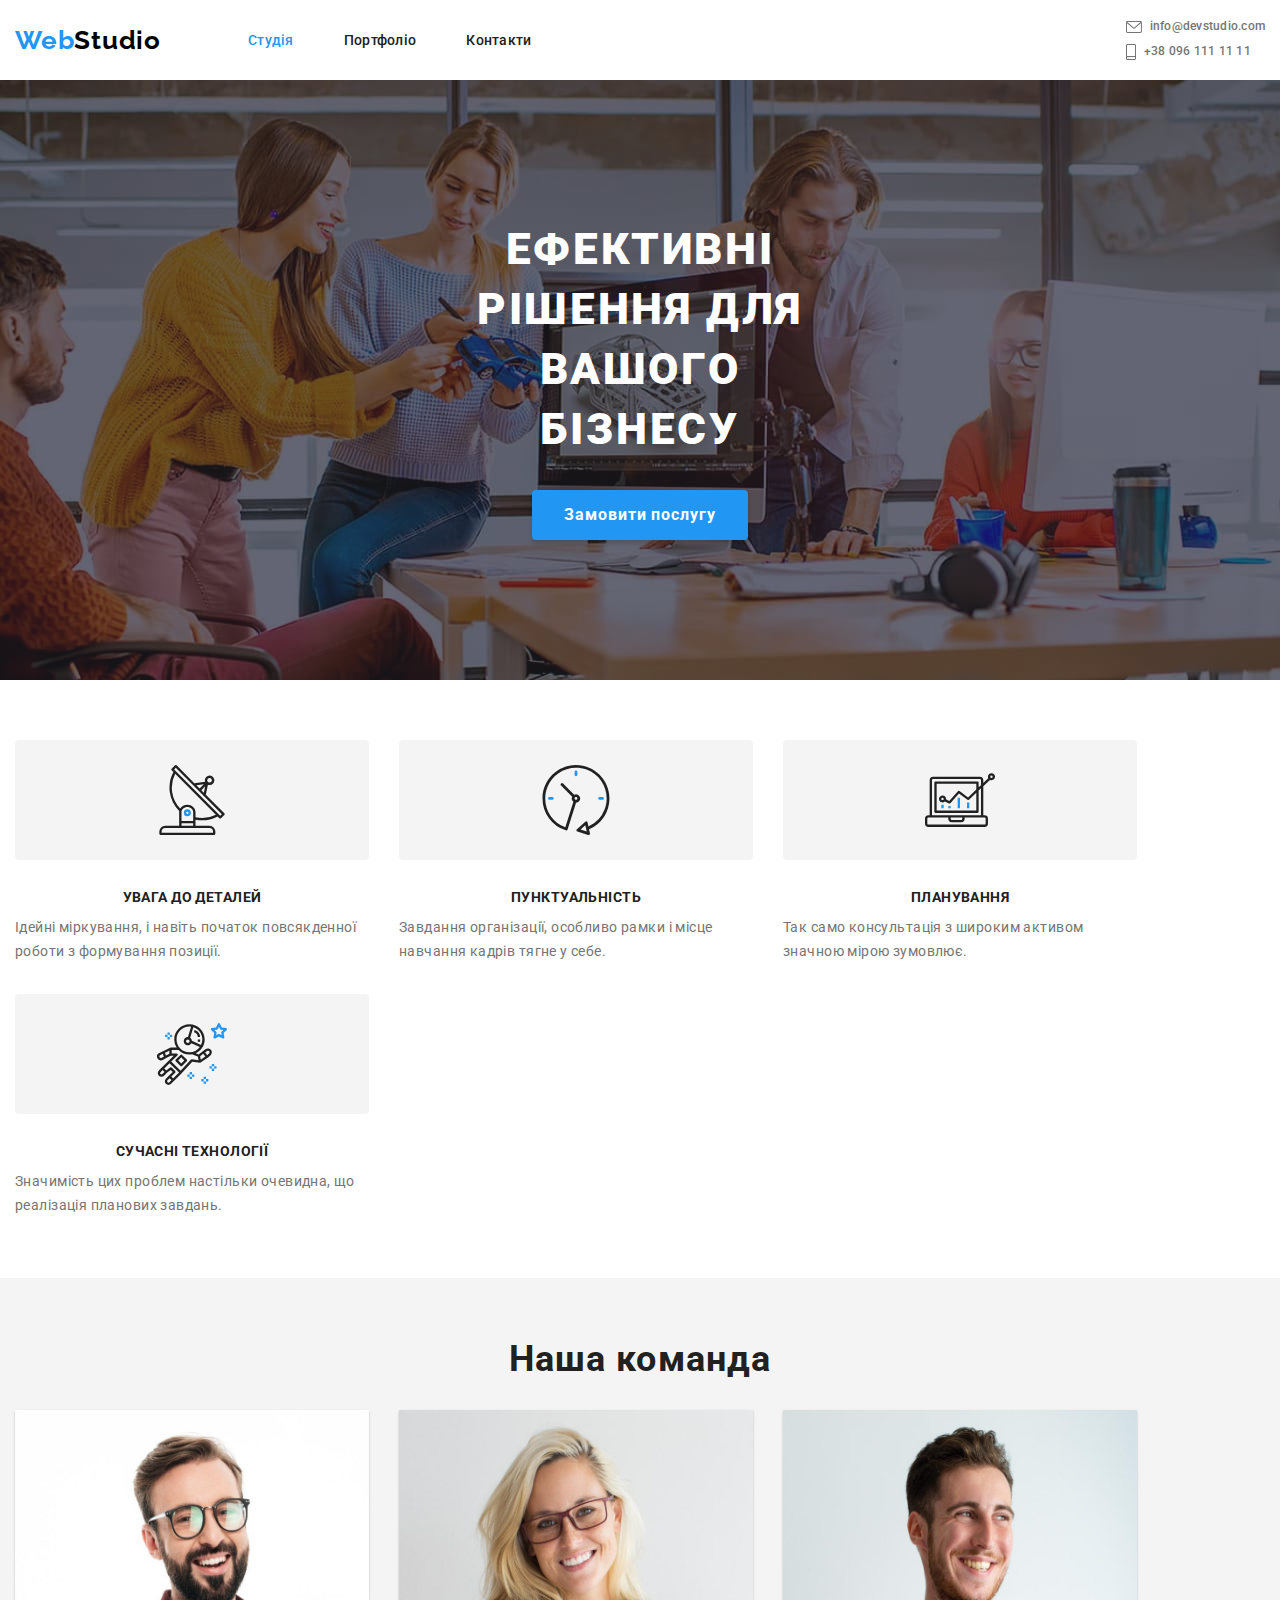
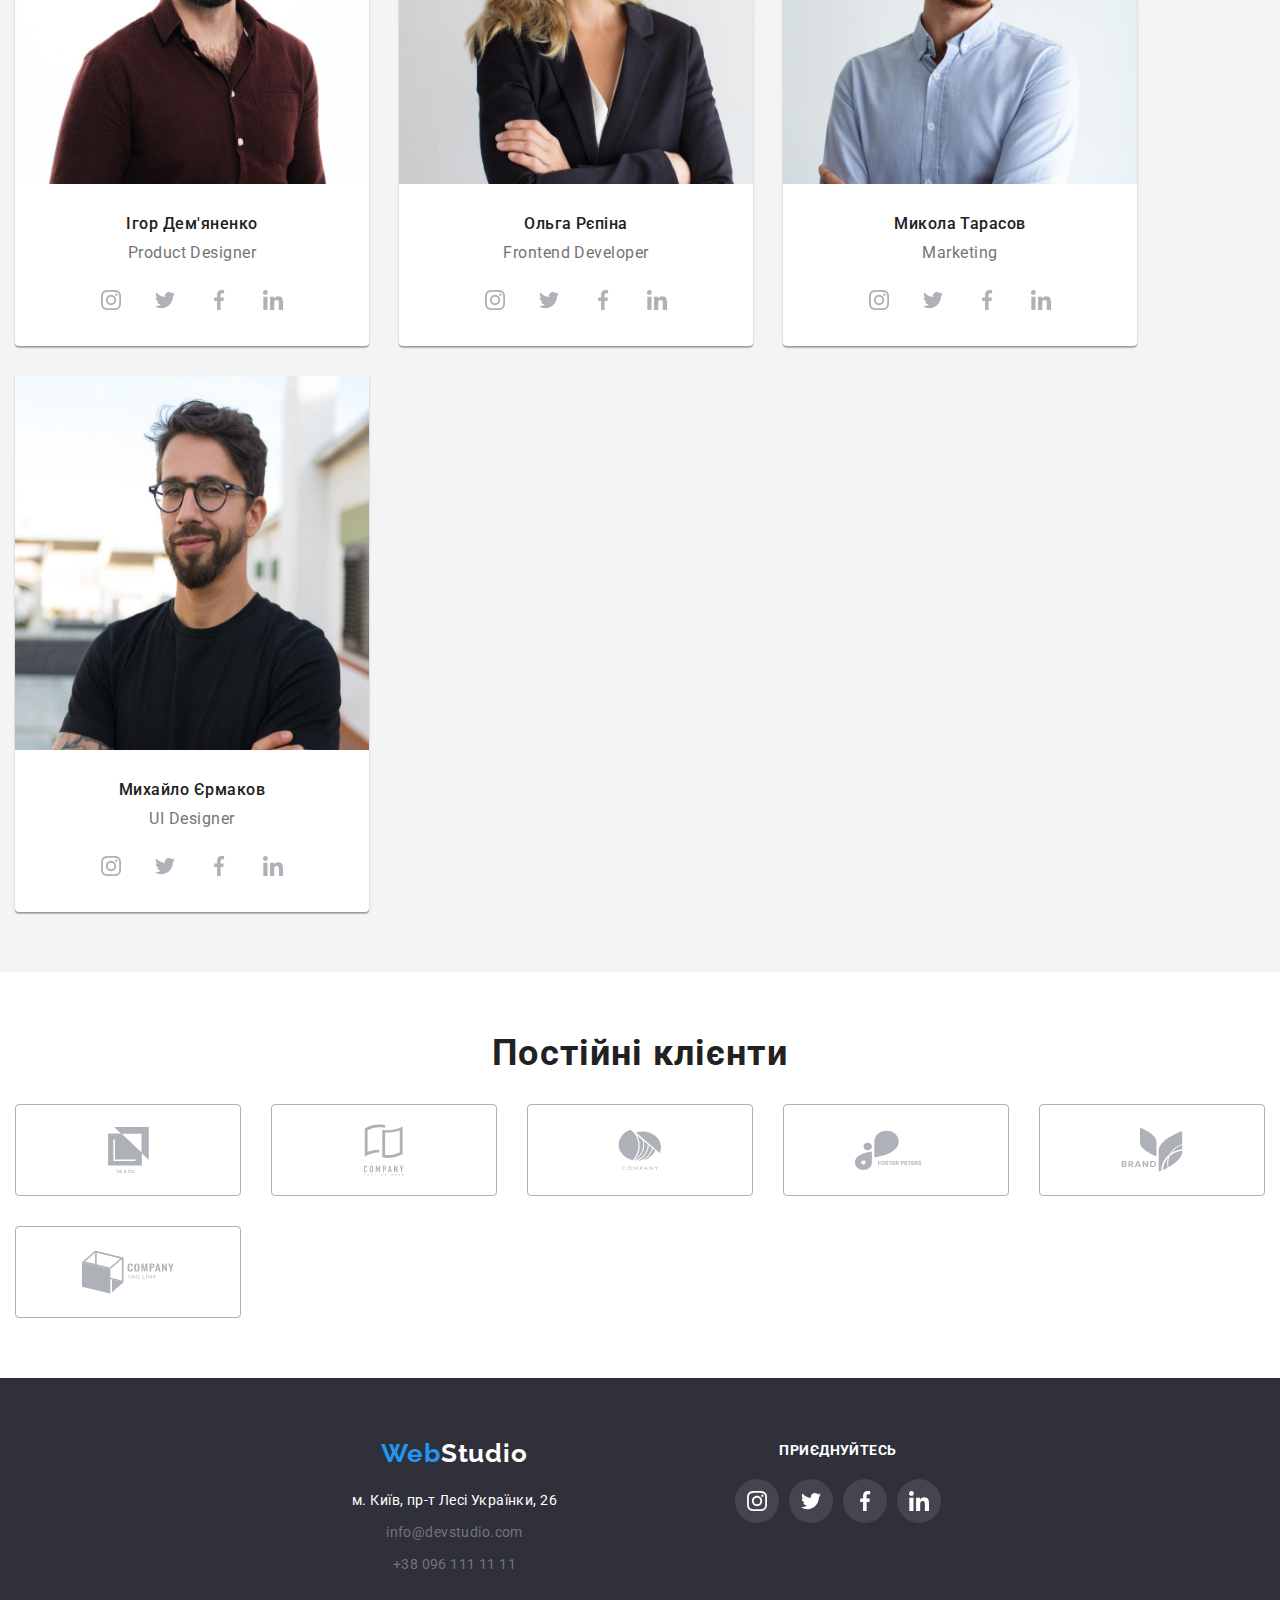
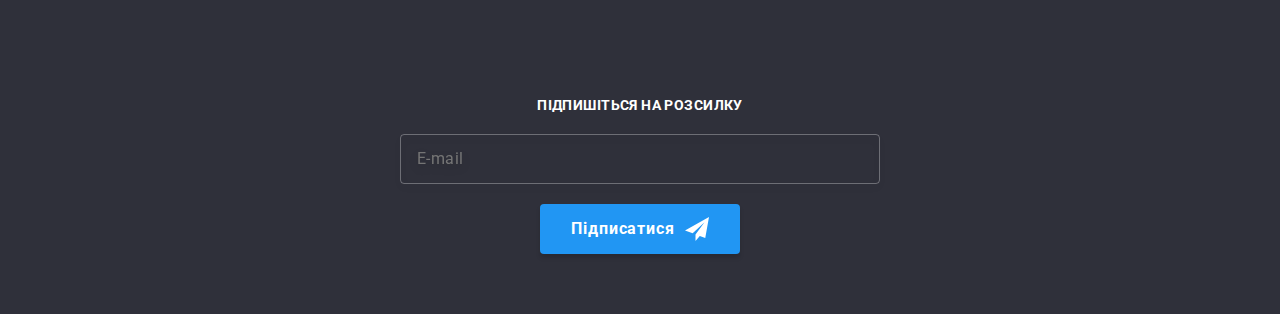
==== commit d1f85f47: "Додає стилі для планшетної версії" ====
--- a/index.html
+++ b/index.html
@@ -127,61 +127,61 @@
                 <ul class="nav-list nav-list--mobile">
                   <li
                     class="nav-list__item nav-list__item--active"
-                    tabindex="1"
+                    
                   >
                     <a class="nav-list__link" href="#">Студія</a>
                   </li>
-                  <li class="nav-list__item" tabindex="1">
+                  <li class="nav-list__item" >
                     <a class="nav-list__link" href="#">Портфоліо</a>
                   </li>
-                  <li class="nav-list__item" tabindex="1">
+                  <li class="nav-list__item" >
                     <a class="nav-list__link" href="#">Контакти</a>
                   </li>
                 </ul>
                 <ul class="contacts-list contacts-list--mobile">
                   <li
                     class="contacts-list__item contacts-list__item--accent"
-                    tabindex="1"
+                    
                   >
                     <a class="contacts-list__link" href="">
-                      <svg width="16" height="12" class="contacts-list__icon">
-                        <use href="images/sprite.svg#icon-envelope"></use>
+                      <svg width="10" height="16" class="contacts-list__icon">
+                        <use href="images/sprite.svg#icon-smartphone"></use>
                       </svg>
                       <span class="contacts-list__text">+38 096 111 11 11</span>
                     </a>
                   </li>
-                  <li class="contacts-list__item" tabindex="1">
+                  <li class="contacts-list__item" >
                     <a class="contacts-list__link" href="">
-                      <svg width="10" height="16" class="contacts-list__icon">
-                        <use href="images/sprite.svg#icon-smartphone"></use>
+                      <svg width="16" height="12" class="contacts-list__icon">
+                        <use href="images/sprite.svg#icon-envelope"></use>
                       </svg>
                       <span class="contacts-list__text">info@devstudio.com</span> 
                       </a>
                   </li>
                 </ul>
                 <ul class="socials-text">
-                  <li class="socials-text__item" tabindex="1">
+                  <li class="socials-text__item" >
                     <a
                       class="socials-text__link"
                       href=""
                       >Instagram</a
                     >
                   </li>
-                  <li class="socials-text__item" tabindex="1">
+                  <li class="socials-text__item" >
                     <a
                       class="socials-text__link"
                       href=""
                       >Twitter</a
                     >
                   </li>
-                  <li class="socials-text__item" tabindex="1">
+                  <li class="socials-text__item" >
                     <a
                       class="socials-text__link"
                       href=""
                       >Facebook</a
                     >
                   </li>
-                  <li class="socials-text__item" tabindex="1">
+                  <li class="socials-text__item" >
                     <a
                       class="socials-text__link"
                       href=""
@@ -209,7 +209,7 @@
     <main>
       <section class="section section--features">
         <div class="container">
-          <ul class="features">
+          <ul class="features features--margins-reset">
             <li class="features__item">
               <div class="features__icon-container">
                 <svg width="70" height="70" class="features__icon">
@@ -499,27 +499,27 @@
               Web<span class="logo__text logo__text--footer">Studio</span>
             </a>
             <address>
-              <ul class="contacts-list contacts-list--footer contacts-list--resets">
-                <li class="contacts-list__item contacts-list__item--footer">
+              <ul class="footer-contacts">
+                <li class="footer-contacts__item">
                   <a
                     href="mailto:info@devstudio.com"
-                    class="contacts-list__link contacts-list__link--footer contacts-list__link--accent"
+                    class="footer-contacts__link footer-contacts__link--accent"
                   >
                     м. Київ, пр-т Лесі Українки, 26
                   </a>
                 </li>
-                <li class="contacts-list__item contacts-list__item--footer">
+                <li class="footer-contacts__item">
                   <a
                     href="mailto:info@devstudio.com"
-                    class="contacts-list__link contacts-list__link--footer"
+                    class="footer-contacts__link"
                   >
                     info@devstudio.com
                   </a>
                 </li>
-                <li class="contacts-list__item contacts-list__item--footer">
+                <li class="footer-contacts__item">
                   <a
                     href="tel:+380961111111"
-                    class="contacts-list__link contacts-list__link--footer"
+                    class="footer-contacts__link"
                   >
                     +38 096 111 11 11
                   </a>
@@ -618,398 +618,7 @@
       </div>
     </footer>
 
-    <!-- <header class="header-section header-section--page">
-      <div class="container">
-        <div class="header">
-          <a href="./index.html" class="logo">
-            Web<span class="logo__text logo__text--header">Studio</span>
-          </a>
-          <nav class="nav-container">
-            <ul class="nav-list">
-              <li class="nav-list__item">
-                <a
-                  href="./index.html"
-                  class="nav-list__link nav-list__link--active"
-                  >Студія</a
-                >
-              </li>
-              <li class="nav-list__item">
-                <a href="./portfolio.html" class="nav-list__link">Портфоліо</a>
-              </li>
-              <li class="nav-list__item">
-                <a href="#" class="nav-list__link">Контакти</a>
-              </li>
-            </ul>
-          </nav>
-          <ul class="contacts-list">
-            <li class="contacts-list__item contacts-list__item--header">
-              <a href="mailto:info@devstudio.com" class="contacts-list__link">
-                <svg width="16" height="12" class="contacts-list__icon">
-                  <use href="images/sprite.svg#icon-envelope"></use>
-                </svg>
-                info@devstudio.com
-              </a>
-            </li>
-            <li class="contacts-list__item contacts-list__item--header">
-              <a href="tel:+380961111111" class="contacts-list__link">
-                <svg width="10" height="16" class="contacts-list__icon">
-                  <use href="images/sprite.svg#icon-smartphone"></use>
-                </svg>
-                +38 096 111 11 11
-              </a>
-            </li>
-          </ul>
-        </div>
-      </div>
-    </header> -->
-
-    <!-- <main>
-      <section class="section section--hero">
-        <div class="hero">
-          <h1 class="hero__text">ЕФЕКТИВНІ РІШЕННЯ ДЛЯ ВАШОГО БІЗНЕСУ</h1>
-          <button type="button" class="button button--hero" data-modal-open>
-            Замовити послугу
-          </button>
-        </div>
-      </section>
-
-      <section class="section section--features">
-        <div class="container">
-          <ul class="features">
-            <li class="features__item">
-              <div class="features__icon-container">
-                <svg width="70" height="70" class="features__icon">
-                  <use href="images/sprite.svg#icon-antenna"></use>
-                </svg>
-              </div>
-              <h3 class="features__label">УВАГА ДО ДЕТАЛЕЙ</h3>
-              <p class="features__text">
-                Ідейні міркування, і навіть початок повсякденної роботи з
-                формування позиції.
-              </p>
-            </li>
-            <li class="features__item">
-              <div class="features__icon-container">
-                <svg width="70" height="70" class="features__icon">
-                  <use href="images/sprite.svg#icon-clock"></use>
-                </svg>
-              </div>
-              <h3 class="features__label">ПУНКТУАЛЬНІСТЬ</h3>
-              <p class="features__text">
-                Завдання організації, особливо рамки і місце навчання кадрів
-                тягне у себе.
-              </p>
-            </li>
-
-            <li class="features__item">
-              <div class="features__icon-container">
-                <svg width="70" height="70" class="features__icon">
-                  <use href="images/sprite.svg#icon-diagram"></use>
-                </svg>
-              </div>
-              <h3 class="features__label">ПЛАНУВАННЯ</h3>
-              <p class="features__text">
-                Так само консультація з широким активом значною мірою зумовлює.
-              </p>
-            </li>
-            <li class="features__item">
-              <div class="features__icon-container">
-                <svg width="70" height="70" class="features__icon">
-                  <use href="images/sprite.svg#icon-astronaut"></use>
-                </svg>
-              </div>
-              <h3 class="features__label">СУЧАСНІ ТЕХНОЛОГІЇ</h3>
-              <p class="features__text">
-                Значимість цих проблем настільки очевидна, що реалізація
-                планових завдань.
-              </p>
-            </li>
-          </ul>
-        </div>
-      </section>
-
-      <section class="section">
-        <div class="container">
-          <h2 class="section-header">Чим ми займаємося</h2>
-          <ul class="job">
-            <li class="job__item">
-              <a href="#" class="job__link"
-                ><img
-                  src="./images/job1.jpg"
-                  alt="Наші проекти"
-                  width="370"
-                  height="294"
-                  class="job__image"
-                />
-                <div class="job__label-container">
-                  <h3 class="job__label">Десктопні додатки</h3>
-                </div>
-              </a>
-            </li>
-            <li class="job__item">
-              <a href="#" class="job__link"
-                ><img
-                  src="./images/job2.jpg"
-                  alt="Наші проекти"
-                  width="370"
-                  height="294"
-                  class="job__image"
-                />
-                <div class="job__label-container">
-                  <h3 class="job__label">Мобільні додатки</h3>
-                </div>
-              </a>
-            </li>
-            <li class="job__item">
-              <a href="#" class="job__link"
-                ><img
-                  src="./images/job3.jpg"
-                  alt="Наші проекти"
-                  width="370"
-                  height="294"
-                  class="job__image"
-                />
-                <div class="job__label-container">
-                  <h3 class="job__label">Дизайнерські рішення</h3>
-                </div>
-              </a>
-            </li>
-          </ul>
-        </div>
-      </section>
-
-      <section class="section section--team">
-        <div class="container">
-          <h2 class="section-header">Наша команда</h2>
-          <ul class="team-list">
-            <li class="team-list__item">
-              <img
-                src="./images/team1.jpg"
-                width="270"
-                height="260"
-                alt="Ігорь Дем'яненко"
-                class="team-list__image"
-              />
-              <div class="team-list__meta">
-                <h3 class="team-list__name">Ігор Дем'яненко</h3>
-                <p class="team-list__position">Product Designer</p>
-              </div>
-              <ul class="socials-list">
-                <li class="socials-list__item">
-                  <a class="socials-list__link" href="#">
-                    <svg width="20" height="20" class="socials-list__icon">
-                      <use href="images/sprite.svg#icon-instagram"></use>
-                    </svg>
-                  </a>
-                </li>
-                <li class="socials-list__item">
-                  <a class="socials-list__link" href="#">
-                    <svg width="20" height="20" class="socials-list__icon">
-                      <use href="images/sprite.svg#icon-twitter"></use>
-                    </svg>
-                  </a>
-                </li>
-                <li class="socials-list__item">
-                  <a class="socials-list__link" href="#">
-                    <svg width="20" height="20" class="socials-list__icon">
-                      <use href="images/sprite.svg#icon-facebook"></use>
-                    </svg>
-                  </a>
-                </li>
-                <li class="socials-list__item">
-                  <a class="socials-list__link" href="#">
-                    <svg width="20" height="20" class="socials-list__icon">
-                      <use href="images/sprite.svg#icon-linkedin"></use>
-                    </svg>
-                  </a>
-                </li>
-              </ul>
-            </li>
-            <li class="team-list__item">
-              <img
-                src="./images/team2.jpg"
-                width="270"
-                height="260"
-                alt="Ольга Рєпіна"
-                class="team-list__image"
-              />
-              <div class="team-list__meta">
-                <h3 class="team-list__name">Ольга Рєпіна</h3>
-                <p class="team-list__position">Frontend Developer</p>
-              </div>
-              <ul class="socials-list">
-                <li class="socials-list__item">
-                  <a class="socials-list__link" href="#">
-                    <svg width="20" height="20" class="socials-list__icon">
-                      <use href="images/sprite.svg#icon-instagram"></use>
-                    </svg>
-                  </a>
-                </li>
-                <li class="socials-list__item">
-                  <a class="socials-list__link" href="#">
-                    <svg width="20" height="20" class="socials-list__icon">
-                      <use href="images/sprite.svg#icon-twitter"></use>
-                    </svg>
-                  </a>
-                </li>
-                <li class="socials-list__item">
-                  <a class="socials-list__link" href="#">
-                    <svg width="20" height="20" class="socials-list__icon">
-                      <use href="images/sprite.svg#icon-facebook"></use>
-                    </svg>
-                  </a>
-                </li>
-                <li class="socials-list__item">
-                  <a class="socials-list__link" href="#">
-                    <svg width="20" height="20" class="socials-list__icon">
-                      <use href="images/sprite.svg#icon-linkedin"></use>
-                    </svg>
-                  </a>
-                </li>
-              </ul>
-            </li>
-            <li class="team-list__item">
-              <img
-                src="./images/team3.jpg"
-                width="270"
-                height="260"
-                alt="Микола Тарасов"
-                class="team-list__image"
-              />
-              <div class="team-list__meta">
-                <h3 class="team-list__name">Микола Тарасов</h3>
-                <p class="team-list__position">Marketing</p>
-              </div>
-              <ul class="socials-list">
-                <li class="socials-list__item">
-                  <a class="socials-list__link" href="#">
-                    <svg width="20" height="20" class="socials-list__icon">
-                      <use href="images/sprite.svg#icon-instagram"></use>
-                    </svg>
-                  </a>
-                </li>
-                <li class="socials-list__item">
-                  <a class="socials-list__link" href="#">
-                    <svg width="20" height="20" class="socials-list__icon">
-                      <use href="images/sprite.svg#icon-twitter"></use>
-                    </svg>
-                  </a>
-                </li>
-                <li class="socials-list__item">
-                  <a class="socials-list__link" href="#">
-                    <svg width="20" height="20" class="socials-list__icon">
-                      <use href="images/sprite.svg#icon-facebook"></use>
-                    </svg>
-                  </a>
-                </li>
-                <li class="socials-list__item">
-                  <a class="socials-list__link" href="#">
-                    <svg width="20" height="20" class="socials-list__icon">
-                      <use href="images/sprite.svg#icon-linkedin"></use>
-                    </svg>
-                  </a>
-                </li>
-              </ul>
-            </li>
-            <li class="team-list__item">
-              <img
-                src="./images/team4.jpg"
-                width="270"
-                height="260"
-                alt="Михайло Єрмаков"
-                class="team-list__image"
-              />
-              <div class="team-list__meta">
-                <h3 class="team-list__name">Михайло Єрмаков</h3>
-                <p class="team-list__position">UI Designer</p>
-              </div>
-              <ul class="socials-list">
-                <li class="socials-list__item">
-                  <a class="socials-list__link" href="#">
-                    <svg width="20" height="20" class="socials-list__icon">
-                      <use href="images/sprite.svg#icon-instagram"></use>
-                    </svg>
-                  </a>
-                </li>
-                <li class="socials-list__item">
-                  <a class="socials-list__link" href="#">
-                    <svg width="20" height="20" class="socials-list__icon">
-                      <use href="images/sprite.svg#icon-twitter"></use>
-                    </svg>
-                  </a>
-                </li>
-                <li class="socials-list__item">
-                  <a class="socials-list__link" href="#">
-                    <svg width="20" height="20" class="socials-list__icon">
-                      <use href="images/sprite.svg#icon-facebook"></use>
-                    </svg>
-                  </a>
-                </li>
-                <li class="socials-list__item">
-                  <a class="socials-list__link" href="#">
-                    <svg width="20" height="20" class="socials-list__icon">
-                      <use href="images/sprite.svg#icon-linkedin"></use>
-                    </svg>
-                  </a>
-                </li>
-              </ul>
-            </li>
-          </ul>
-        </div>
-      </section>
-
-      <section class="section">
-        <div class="container">
-          <h2 class="section-header">Постійні клієнти</h2>
-          <ul class="clients-list">
-            <li class="clients-list__item">
-              <a href="" class="clients-list__link">
-                <svg width="41" height="46.7" class="clients-list__icon">
-                  <use href="images/sprite.svg#icon-company1"></use>
-                </svg>
-              </a>
-            </li>
-            <li class="clients-list__item">
-              <a href="" class="clients-list__link">
-                <svg width="40" height="52" class="clients-list__icon">
-                  <use href="images/sprite.svg#icon-company2"></use>
-                </svg>
-              </a>
-            </li>
-            <li class="clients-list__item">
-              <a href="" class="clients-list__link">
-                <svg width="43.46" height="41.18" class="clients-list__icon">
-                  <use href="images/sprite.svg#icon-company3"></use>
-                </svg>
-              </a>
-            </li>
-            <li class="clients-list__item">
-              <a href="" class="clients-list__link">
-                <svg width="84.44" height="40.62" class="clients-list__icon">
-                  <use href="images/sprite.svg#icon-company4"></use>
-                </svg>
-              </a>
-            </li>
-            <li class="clients-list__item">
-              <a href="" class="clients-list__link">
-                <svg width="62.54" height="45.43" class="clients-list__icon">
-                  <use href="images/sprite.svg#icon-company5"></use>
-                </svg>
-              </a>
-            </li>
-            <li class="clients-list__item">
-              <a href="" class="clients-list__link">
-                <svg width="93.79" height="43.93" class="clients-list__icon">
-                  <use href="images/sprite.svg#icon-company6"></use>
-                </svg>
-              </a>
-            </li>
-          </ul>
-        </div>
-      </section>
-    </main>
-
-    <footer class="section section--footer">
+    <!-- <footer class="section section--footer">
       <div class="container">
         <div class="footer">
           <div class="footer-address">
@@ -1017,7 +626,7 @@
               Web<span class="logo__text logo__text--footer">Studio</span>
             </a>
             <address>
-              <ul class="contacts-list contacts-list--footer">
+              <ul class="contacts-list contacts-list--footer contacts-list--resets">
                 <li class="contacts-list__item contacts-list__item--footer">
                   <a
                     href="mailto:info@devstudio.com"
@@ -1135,6 +744,524 @@
         </div>
       </div>
     </footer> -->
+
+    <!-- <header class="header-section header-section--page">
+      <div class="container">
+        <div class="header">
+          <a href="./index.html" class="logo">
+            Web<span class="logo__text logo__text--header">Studio</span>
+          </a>
+          <nav class="nav-container">
+            <ul class="nav-list">
+              <li class="nav-list__item">
+                <a
+                  href="./index.html"
+                  class="nav-list__link nav-list__link--active"
+                  >Студія</a
+                >
+              </li>
+              <li class="nav-list__item">
+                <a href="./portfolio.html" class="nav-list__link">Портфоліо</a>
+              </li>
+              <li class="nav-list__item">
+                <a href="#" class="nav-list__link">Контакти</a>
+              </li>
+            </ul>
+          </nav>
+          <ul class="contacts-list">
+            <li class="contacts-list__item contacts-list__item--header">
+              <a href="mailto:info@devstudio.com" class="contacts-list__link">
+                <svg width="16" height="12" class="contacts-list__icon">
+                  <use href="images/sprite.svg#icon-envelope"></use>
+                </svg>
+                info@devstudio.com
+              </a>
+            </li>
+            <li class="contacts-list__item contacts-list__item--header">
+              <a href="tel:+380961111111" class="contacts-list__link">
+                <svg width="10" height="16" class="contacts-list__icon">
+                  <use href="images/sprite.svg#icon-smartphone"></use>
+                </svg>
+                +38 096 111 11 11
+              </a>
+            </li>
+          </ul>
+        </div>
+      </div>
+    </header> -->
+
+    <!-- <main>
+      <section class="section section--hero">
+        <div class="hero">
+          <h1 class="hero__text">ЕФЕКТИВНІ РІШЕННЯ ДЛЯ ВАШОГО БІЗНЕСУ</h1>
+          <button type="button" class="button button--hero" data-modal-open>
+            Замовити послугу
+          </button>
+        </div>
+      </section>
+
+      <section class="section section--features">
+        <div class="container">
+          <ul class="features">
+            <li class="features__item">
+              <div class="features__icon-container">
+                <svg width="70" height="70" class="features__icon">
+                  <use href="images/sprite.svg#icon-antenna"></use>
+                </svg>
+              </div>
+              <h3 class="features__label">УВАГА ДО ДЕТАЛЕЙ</h3>
+              <p class="features__text">
+                Ідейні міркування, і навіть початок повсякденної роботи з
+                формування позиції.
+              </p>
+            </li>
+            <li class="features__item">
+              <div class="features__icon-container">
+                <svg width="70" height="70" class="features__icon">
+                  <use href="images/sprite.svg#icon-clock"></use>
+                </svg>
+              </div>
+              <h3 class="features__label">ПУНКТУАЛЬНІСТЬ</h3>
+              <p class="features__text">
+                Завдання організації, особливо рамки і місце навчання кадрів
+                тягне у себе.
+              </p>
+            </li>
+
+            <li class="features__item">
+              <div class="features__icon-container">
+                <svg width="70" height="70" class="features__icon">
+                  <use href="images/sprite.svg#icon-diagram"></use>
+                </svg>
+              </div>
+              <h3 class="features__label">ПЛАНУВАННЯ</h3>
+              <p class="features__text">
+                Так само консультація з широким активом значною мірою зумовлює.
+              </p>
+            </li>
+            <li class="features__item">
+              <div class="features__icon-container">
+                <svg width="70" height="70" class="features__icon">
+                  <use href="images/sprite.svg#icon-astronaut"></use>
+                </svg>
+              </div>
+              <h3 class="features__label">СУЧАСНІ ТЕХНОЛОГІЇ</h3>
+              <p class="features__text">
+                Значимість цих проблем настільки очевидна, що реалізація
+                планових завдань.
+              </p>
+            </li>
+          </ul>
+        </div>
+      </section>
+
+      <section class="section">
+        <div class="container">
+          <h2 class="section-header">Чим ми займаємося</h2>
+          <ul class="job">
+            <li class="job__item">
+              <a href="#" class="job__link"
+                ><img
+                  src="./images/job1.jpg"
+                  alt="Наші проекти"
+                  width="370"
+                  height="294"
+                  class="job__image"
+                />
+                <div class="job__label-container">
+                  <h3 class="job__label">Десктопні додатки</h3>
+                </div>
+              </a>
+            </li>
+            <li class="job__item">
+              <a href="#" class="job__link"
+                ><img
+                  src="./images/job2.jpg"
+                  alt="Наші проекти"
+                  width="370"
+                  height="294"
+                  class="job__image"
+                />
+                <div class="job__label-container">
+                  <h3 class="job__label">Мобільні додатки</h3>
+                </div>
+              </a>
+            </li>
+            <li class="job__item">
+              <a href="#" class="job__link"
+                ><img
+                  src="./images/job3.jpg"
+                  alt="Наші проекти"
+                  width="370"
+                  height="294"
+                  class="job__image"
+                />
+                <div class="job__label-container">
+                  <h3 class="job__label">Дизайнерські рішення</h3>
+                </div>
+              </a>
+            </li>
+          </ul>
+        </div>
+      </section>
+
+      <section class="section section--team">
+        <div class="container">
+          <h2 class="section-header">Наша команда</h2>
+          <ul class="team-list">
+            <li class="team-list__item">
+              <img
+                src="./images/team1.jpg"
+                width="270"
+                height="260"
+                alt="Ігорь Дем'яненко"
+                class="team-list__image"
+              />
+              <div class="team-list__meta">
+                <h3 class="team-list__name">Ігор Дем'яненко</h3>
+                <p class="team-list__position">Product Designer</p>
+              </div>
+              <ul class="socials-list">
+                <li class="socials-list__item">
+                  <a class="socials-list__link" href="#">
+                    <svg width="20" height="20" class="socials-list__icon">
+                      <use href="images/sprite.svg#icon-instagram"></use>
+                    </svg>
+                  </a>
+                </li>
+                <li class="socials-list__item">
+                  <a class="socials-list__link" href="#">
+                    <svg width="20" height="20" class="socials-list__icon">
+                      <use href="images/sprite.svg#icon-twitter"></use>
+                    </svg>
+                  </a>
+                </li>
+                <li class="socials-list__item">
+                  <a class="socials-list__link" href="#">
+                    <svg width="20" height="20" class="socials-list__icon">
+                      <use href="images/sprite.svg#icon-facebook"></use>
+                    </svg>
+                  </a>
+                </li>
+                <li class="socials-list__item">
+                  <a class="socials-list__link" href="#">
+                    <svg width="20" height="20" class="socials-list__icon">
+                      <use href="images/sprite.svg#icon-linkedin"></use>
+                    </svg>
+                  </a>
+                </li>
+              </ul>
+            </li>
+            <li class="team-list__item">
+              <img
+                src="./images/team2.jpg"
+                width="270"
+                height="260"
+                alt="Ольга Рєпіна"
+                class="team-list__image"
+              />
+              <div class="team-list__meta">
+                <h3 class="team-list__name">Ольга Рєпіна</h3>
+                <p class="team-list__position">Frontend Developer</p>
+              </div>
+              <ul class="socials-list">
+                <li class="socials-list__item">
+                  <a class="socials-list__link" href="#">
+                    <svg width="20" height="20" class="socials-list__icon">
+                      <use href="images/sprite.svg#icon-instagram"></use>
+                    </svg>
+                  </a>
+                </li>
+                <li class="socials-list__item">
+                  <a class="socials-list__link" href="#">
+                    <svg width="20" height="20" class="socials-list__icon">
+                      <use href="images/sprite.svg#icon-twitter"></use>
+                    </svg>
+                  </a>
+                </li>
+                <li class="socials-list__item">
+                  <a class="socials-list__link" href="#">
+                    <svg width="20" height="20" class="socials-list__icon">
+                      <use href="images/sprite.svg#icon-facebook"></use>
+                    </svg>
+                  </a>
+                </li>
+                <li class="socials-list__item">
+                  <a class="socials-list__link" href="#">
+                    <svg width="20" height="20" class="socials-list__icon">
+                      <use href="images/sprite.svg#icon-linkedin"></use>
+                    </svg>
+                  </a>
+                </li>
+              </ul>
+            </li>
+            <li class="team-list__item">
+              <img
+                src="./images/team3.jpg"
+                width="270"
+                height="260"
+                alt="Микола Тарасов"
+                class="team-list__image"
+              />
+              <div class="team-list__meta">
+                <h3 class="team-list__name">Микола Тарасов</h3>
+                <p class="team-list__position">Marketing</p>
+              </div>
+              <ul class="socials-list">
+                <li class="socials-list__item">
+                  <a class="socials-list__link" href="#">
+                    <svg width="20" height="20" class="socials-list__icon">
+                      <use href="images/sprite.svg#icon-instagram"></use>
+                    </svg>
+                  </a>
+                </li>
+                <li class="socials-list__item">
+                  <a class="socials-list__link" href="#">
+                    <svg width="20" height="20" class="socials-list__icon">
+                      <use href="images/sprite.svg#icon-twitter"></use>
+                    </svg>
+                  </a>
+                </li>
+                <li class="socials-list__item">
+                  <a class="socials-list__link" href="#">
+                    <svg width="20" height="20" class="socials-list__icon">
+                      <use href="images/sprite.svg#icon-facebook"></use>
+                    </svg>
+                  </a>
+                </li>
+                <li class="socials-list__item">
+                  <a class="socials-list__link" href="#">
+                    <svg width="20" height="20" class="socials-list__icon">
+                      <use href="images/sprite.svg#icon-linkedin"></use>
+                    </svg>
+                  </a>
+                </li>
+              </ul>
+            </li>
+            <li class="team-list__item">
+              <img
+                src="./images/team4.jpg"
+                width="270"
+                height="260"
+                alt="Михайло Єрмаков"
+                class="team-list__image"
+              />
+              <div class="team-list__meta">
+                <h3 class="team-list__name">Михайло Єрмаков</h3>
+                <p class="team-list__position">UI Designer</p>
+              </div>
+              <ul class="socials-list">
+                <li class="socials-list__item">
+                  <a class="socials-list__link" href="#">
+                    <svg width="20" height="20" class="socials-list__icon">
+                      <use href="images/sprite.svg#icon-instagram"></use>
+                    </svg>
+                  </a>
+                </li>
+                <li class="socials-list__item">
+                  <a class="socials-list__link" href="#">
+                    <svg width="20" height="20" class="socials-list__icon">
+                      <use href="images/sprite.svg#icon-twitter"></use>
+                    </svg>
+                  </a>
+                </li>
+                <li class="socials-list__item">
+                  <a class="socials-list__link" href="#">
+                    <svg width="20" height="20" class="socials-list__icon">
+                      <use href="images/sprite.svg#icon-facebook"></use>
+                    </svg>
+                  </a>
+                </li>
+                <li class="socials-list__item">
+                  <a class="socials-list__link" href="#">
+                    <svg width="20" height="20" class="socials-list__icon">
+                      <use href="images/sprite.svg#icon-linkedin"></use>
+                    </svg>
+                  </a>
+                </li>
+              </ul>
+            </li>
+          </ul>
+        </div>
+      </section>
+
+      <section class="section">
+        <div class="container">
+          <h2 class="section-header">Постійні клієнти</h2>
+          <ul class="clients-list">
+            <li class="clients-list__item">
+              <a href="" class="clients-list__link">
+                <svg width="41" height="46.7" class="clients-list__icon">
+                  <use href="images/sprite.svg#icon-company1"></use>
+                </svg>
+              </a>
+            </li>
+            <li class="clients-list__item">
+              <a href="" class="clients-list__link">
+                <svg width="40" height="52" class="clients-list__icon">
+                  <use href="images/sprite.svg#icon-company2"></use>
+                </svg>
+              </a>
+            </li>
+            <li class="clients-list__item">
+              <a href="" class="clients-list__link">
+                <svg width="43.46" height="41.18" class="clients-list__icon">
+                  <use href="images/sprite.svg#icon-company3"></use>
+                </svg>
+              </a>
+            </li>
+            <li class="clients-list__item">
+              <a href="" class="clients-list__link">
+                <svg width="84.44" height="40.62" class="clients-list__icon">
+                  <use href="images/sprite.svg#icon-company4"></use>
+                </svg>
+              </a>
+            </li>
+            <li class="clients-list__item">
+              <a href="" class="clients-list__link">
+                <svg width="62.54" height="45.43" class="clients-list__icon">
+                  <use href="images/sprite.svg#icon-company5"></use>
+                </svg>
+              </a>
+            </li>
+            <li class="clients-list__item">
+              <a href="" class="clients-list__link">
+                <svg width="93.79" height="43.93" class="clients-list__icon">
+                  <use href="images/sprite.svg#icon-company6"></use>
+                </svg>
+              </a>
+            </li>
+          </ul>
+        </div>
+      </section>
+    </main>
+
+    <footer class="section section--footer">
+      <div class="container">
+        <div class="footer">
+          <div class="footer-address">
+            <a href="./index.html" class="logo">
+              Web<span class="logo__text logo__text--footer">Studio</span>
+            </a>
+            <address>
+              <ul class="contacts-list contacts-list--footer">
+                <li class="contacts-list__item contacts-list__item--footer">
+                  <a
+                    href="mailto:info@devstudio.com"
+                    class="contacts-list__link contacts-list__link--footer contacts-list__link--accent"
+                  >
+                    м. Київ, пр-т Лесі Українки, 26
+                  </a>
+                </li>
+                <li class="contacts-list__item contacts-list__item--footer">
+                  <a
+                    href="mailto:info@devstudio.com"
+                    class="contacts-list__link contacts-list__link--footer"
+                  >
+                    info@devstudio.com
+                  </a>
+                </li>
+                <li class="contacts-list__item contacts-list__item--footer">
+                  <a
+                    href="tel:+380961111111"
+                    class="contacts-list__link contacts-list__link--footer"
+                  >
+                    +38 096 111 11 11
+                  </a>
+                </li>
+              </ul>
+            </address>
+          </div>
+          <div class="social-block">
+            <h3 class="social-block__header">приєднуйтесь</h3>
+            <ul class="socials-list socials-list--footer">
+              <li class="socials-list__item">
+                <a
+                  class="socials-list__link socials-list__link--footer"
+                  href="#"
+                >
+                  <svg
+                    width="20"
+                    height="20"
+                    class="socials-list__icon socials-list__icon--footer"
+                  >
+                    <use href="images/sprite.svg#icon-instagram"></use>
+                  </svg>
+                </a>
+              </li>
+              <li class="socials-list__item">
+                <a
+                  class="socials-list__link socials-list__link--footer"
+                  href="#"
+                >
+                  <svg
+                    width="20"
+                    height="20"
+                    class="socials-list__icon socials-list__icon--footer"
+                  >
+                    <use href="images/sprite.svg#icon-twitter"></use>
+                  </svg>
+                </a>
+              </li>
+              <li class="socials-list__item">
+                <a
+                  class="socials-list__link socials-list__link--footer"
+                  href="#"
+                >
+                  <svg
+                    width="20"
+                    height="20"
+                    class="socials-list__icon socials-list__icon--footer"
+                  >
+                    <use href="images/sprite.svg#icon-facebook"></use>
+                  </svg>
+                </a>
+              </li>
+              <li class="socials-list__item">
+                <a
+                  class="socials-list__link socials-list__link--footer"
+                  href="#"
+                >
+                  <svg
+                    width="20"
+                    height="20"
+                    class="socials-list__icon socials-list__icon--footer"
+                  >
+                    <use href="images/sprite.svg#icon-linkedin"></use>
+                  </svg>
+                </a>
+              </li>
+            </ul>
+          </div>
+          <div class="subscription-block">
+            <label
+              class="subscription-block__header"
+              for="subscription-email-field"
+              >Підпишіться на розсилку</label
+            >
+            <form class="subscription-form">
+              <input
+                type="email"
+                name="email"
+                class="subscription-form__input"
+                placeholder="E-mail"
+                id="subscription-email-field"
+              />
+              <button class="button button--subscription" type="submit">
+                Підписатися
+                <svg
+                  class="button__icon button__icon--footer"
+                  width="24"
+                  height="24"
+                >
+                  <use href="images/sprite.svg#icon-send"></use>
+                </svg>
+              </button>
+            </form>
+          </div>
+        </div>
+      </div>
+    </footer> -->
     <script src="./js/menu.js"></script>
     <script src="./js/modal.js"></script>
   </body>
--- a/css/main.min.css
+++ b/css/main.min.css
@@ -1 +1 @@
-/*! modern-normalize v1.1.0 | MIT License | https://github.com/sindresorhus/modern-normalize */*,::before,::after{box-sizing:border-box}html{-moz-tab-size:4;-o-tab-size:4;tab-size:4}html{line-height:1.15;-webkit-text-size-adjust:100%}body{margin:0}body{font-family:system-ui,-apple-system,"Segoe UI",Roboto,Helvetica,Arial,sans-serif,"Apple Color Emoji","Segoe UI Emoji"}hr{height:0;color:inherit}abbr[title]{-webkit-text-decoration:underline dotted;text-decoration:underline dotted}b,strong{font-weight:bolder}code,kbd,samp,pre{font-family:ui-monospace,SFMono-Regular,Consolas,"Liberation Mono",Menlo,monospace;font-size:1em}small{font-size:80%}sub,sup{font-size:75%;line-height:0;position:relative;vertical-align:baseline}sub{bottom:-0.25em}sup{top:-0.5em}table{text-indent:0;border-color:inherit}button,input,optgroup,select,textarea{font-family:inherit;font-size:100%;line-height:1.15;margin:0}button,select{text-transform:none}button,[type=button],[type=reset],[type=submit]{-webkit-appearance:button}::-moz-focus-inner{border-style:none;padding:0}:-moz-focusring{outline:1px dotted ButtonText}:-moz-ui-invalid{box-shadow:none}legend{padding:0}progress{vertical-align:baseline}::-webkit-inner-spin-button,::-webkit-outer-spin-button{height:auto}[type=search]{-webkit-appearance:textfield;outline-offset:-2px}::-webkit-search-decoration{-webkit-appearance:none}::-webkit-file-upload-button{-webkit-appearance:button;font:inherit}summary{display:list-item}ul,li,h1,h2,h3,h4,p{margin:0;padding:0}li{list-style:none}a{text-decoration:none;color:inherit}.logo{font-size:26px;font-family:Raleway;font-weight:700;line-height:1.19;letter-spacing:.03em;color:#2196f3}.logo__text--header{color:#000}.logo__text--footer{color:#fff}.page-header{position:relative;height:100%}.nav{display:flex;justify-content:space-between;align-items:center;height:100%}.company-logo{display:block;background-color:#2196f3;padding:10px;color:#fff}.menu-button{display:inline-flex;padding:0;margin:0;border:none;background-color:rgba(0,0,0,0);cursor:pointer;z-index:99}.menu-button__icon-cross{display:none;transition:fill 250ms ease-in}.menu-button.is-open .menu-button__icon-cross{display:block}.menu-button:hover .menu-button__icon-cross{fill:#2196f3}.menu-button__icon-menu{transition:fill 250ms ease-in}.menu-button.is-open .menu-button__icon-menu{display:none}.menu-button:hover .menu-button__icon-menu{fill:#2196f3}@media screen and (min-width: 768px){.menu-button{display:none}}.menu-container{display:none;position:absolute;top:0;right:0;background-color:#fff;padding:15px;text-align:center;width:100%;height:796px}.menu-container.is-open{display:block}@media screen and (min-width: 768px){.menu-container{height:100%;position:static;display:flex;margin:0;padding:0;margin-left:87px;justify-content:space-between}.menu-container.is-open{display:flex}}.nav-list{font-weight:500;font-size:40px;line-height:47px;text-align:center;letter-spacing:.02em}.nav-list__item--active{color:#2196f3}.nav-list__link{transition:color 250ms ease-in}.nav-list__item:hover .nav-list__link,.nav-list__item:focus .nav-list__link{color:#2196f3}@media screen and (min-width: 768px){.nav-list{display:flex;flex-direction:row;margin:0;padding:0;gap:50px;align-items:center;font-weight:500;font-size:14px;line-height:16px;letter-spacing:.02em}}@media screen and (max-width: 767px){.nav-list--mobile{display:flex;flex-direction:column;margin-top:48px;margin-left:40px;align-items:flex-start;gap:32px}}.contacts-list{font-weight:500;font-size:24px;line-height:28px;letter-spacing:.02em;color:rgba(255,255,255,.6)}@media screen and (max-width: 767px){.contacts-list--mobile{display:flex;flex-direction:column;align-items:flex-start;margin-top:48px;margin-left:40px;gap:32px;margin-top:302px}}@media screen and (max-width: 767px){.contacts-list--footer{margin-top:20px;font-style:normal;font-weight:400;font-size:14px;line-height:1.71;text-align:center;letter-spacing:.03em}}@media screen and (min-width: 768px){.contacts-list{display:flex;height:100%;flex-direction:column-reverse;justify-content:center;gap:10px;font-weight:500;font-size:12px;line-height:1.16;letter-spacing:.02em}}.contacts-list__item{color:#757575}.contacts-list__item--active{color:#2196f3}@media screen and (max-width: 767px){.contacts-list__item--accent{font-size:34px;line-height:1.17;letter-spacing:.02em;color:#2196f3}}@media screen and (max-width: 767px){.contacts-list__item--footer:not(:last-child){margin-bottom:8px}}@media screen and (min-width: 768px){.contacts-list__item{font-weight:500;font-size:12px;line-height:1.16;letter-spacing:.02em}}.contacts-list__icon{display:none;fill:#757575;transition:fill 250ms ease-in}.contacts-list__link:hover .contacts-list__icon,.contacts-list__link:focus .contacts-list__icon{fill:#2196f3}@media screen and (min-width: 768px){.contacts-list__icon{display:block}}.contacts-list__link{transition:color 250ms ease-in}.contacts-list__item:hover .contacts-list__link,.contacts-list__item:focus .contacts-list__link{color:#2196f3}.contacts-list__link--accent{color:#fff}@media screen and (min-width: 768px){.contacts-list__link{display:flex;gap:8px}}.hero{display:flex;justify-content:center;align-items:center;flex-direction:column;height:100%}.hero__text{font-weight:900;font-size:26px;line-height:1.61;text-align:center;letter-spacing:.06em;text-transform:uppercase;color:#fff}@media screen and (min-width: 768px){.hero__text{font-size:44px;line-height:1.36}}.modal-container{padding:40px;height:100%}.backdrop{display:inline-block;position:fixed;width:100%;height:100%;z-index:101;background-color:rgba(0,0,0,.1)}.backdrop--hidden{opacity:0;pointer-events:none;visibility:hidden}.modal{display:flex;flex-direction:column;position:absolute;width:528px;height:581px;left:50%;top:50%;opacity:1;background:#fff;box-shadow:0px 1px 3px rgba(0,0,0,.12),0px 1px 1px rgba(0,0,0,.14),0px 2px 1px rgba(0,0,0,.2);border-radius:4px;transform:translate(-50%, -50%) scale(1);transition-property:transform opacity;transition-duration:250ms;transition-timing-function:cubic-bezier(0.4, 0, 0.2, 1)}.modal--hidden{opacity:0;transform:translate(-50%, -50%) scale(1.15)}.modal__header{font-weight:700;font-size:20px;line-height:1.15;text-align:center;letter-spacing:.03em;color:#212121}@media screen and (max-width: 767px){.modal__header{line-height:1.5}}@media screen and (max-width: 767px){.modal{width:450px;height:609px}}.modal-list{margin-top:30px;text-align:center}@media screen and (min-width: 768px){.modal-list{display:flex;flex-direction:column;justify-content:center;align-items:center}}.modal-list__item{position:relative;margin-bottom:28px}.modal-list__placeholder{position:absolute;top:-18px;left:0;font-weight:400;font-size:12px;line-height:1.16;letter-spacing:.01em;color:#757575}.modal-list__placeholder--checkbox{position:static;display:flex;width:16px;height:15px;border:2px solid #212121;border-radius:4px;transition-property:background-color border-color;transition-duration:250ms;transition-timing-function:cubic-bezier(0.4, 0, 0.2, 1)}.modal-list__input--checkbox:checked~.modal-list__placeholder--checkbox{background-color:#2196f3;border-color:#2196f3;background-origin:border-box}.modal-list__icon{position:absolute;top:50%;left:0;margin-left:12px;transform:translateY(-50%);transition-property:fill;transition-duration:250ms;transition-timing-function:cubic-bezier(0.4, 0, 0.2, 1)}.modal-list__input:hover~.modal-list__icon,.modal-list__input:focus~.modal-list__icon{fill:#2196f3}.modal-list__icon--checked{margin:0;position:absolute;top:50%;left:0;fill:none;opacity:0;transform:translateY(-50%);transition-property:opacity;transition-duration:250ms;transition-timing-function:cubic-bezier(0.4, 0, 0.2, 1)}.modal-list__input--checkbox:checked~.modal-list__icon--checked{fill:#fff;opacity:1}.modal-list__input{width:448px;height:40px;padding-left:42px;border:1px solid rgba(33,33,33,.2);border-radius:4px;transition-property:border-color;transition-duration:250ms;transition-timing-function:cubic-bezier(0.4, 0, 0.2, 1)}.modal-list__input:hover,.modal-list__input:focus{border-color:#2196f3;outline:none}.modal-list__input--textarea{height:120px;resize:none;padding:12px 16px}.modal-list__input--textarea::-moz-placeholder{font-weight:400;font-size:12px;line-height:14px;letter-spacing:.01em;color:rgba(117,117,117,.5)}.modal-list__input--textarea:-ms-input-placeholder{font-weight:400;font-size:12px;line-height:14px;letter-spacing:.01em;color:rgba(117,117,117,.5)}.modal-list__input--textarea::placeholder{font-weight:400;font-size:12px;line-height:14px;letter-spacing:.01em;color:rgba(117,117,117,.5)}.modal-list__input--checkbox{position:absolute;width:1px;height:1px;overflow:hidden;clip:rect(0 0 0 0)}.modal-list__text{margin-left:8px;font-weight:400;font-size:12px;line-height:1.16;letter-spacing:.03em;color:#757575}@media screen and (min-width: 768px){.modal-list__text{font-size:14px;line-height:1.71}}.modal-list__link{text-decoration:underline;color:#2196f3}.modal-list__label{position:relative;display:flex}.modal-list__label--policy{display:flex;align-items:center}.button--modal-btn{width:200px;height:50px;font-weight:700;font-size:16px;line-height:1.88;letter-spacing:.06em;color:#fff;text-align:center;cursor:pointer;border:none;background:#2196f3;box-shadow:0px 4px 4px rgba(0,0,0,.15);border-radius:4px;transition-property:background-color;transition-duration:250ms;transition-timing-function:cubic-bezier(0.4, 0, 0.2, 1)}.button--modal-btn:hover,.button--modal-btn:focus{background-color:#188ce8}.modal-close{display:flex;justify-content:center;align-items:center;position:absolute;top:0;right:0;margin-right:8px;margin-top:8px;width:30px;height:30px;cursor:pointer;border-radius:50%;border:1px solid rgba(0,0,0,.1)}.modal-close__icon{fill:#212121;transition-property:fill;transition-duration:250ms;transition-timing-function:cubic-bezier(0.4, 0, 0.2, 1)}.modal-close:hover .modal-close__icon{fill:#2196f3}.features{display:flex;flex-direction:column;gap:30px}.features__icon-container{display:flex;justify-content:center;align-items:center;height:120px;border-radius:4px;background-color:#f5f4f4}.features__label{margin-top:30px;font-size:14px;line-height:1.14;letter-spacing:.03em;text-align:center}.features__text{margin-top:10px;color:#757575;line-height:1.71;letter-spacing:.03em}.job{display:flex;margin-top:50px}.job__item{margin-right:30px;position:relative}.job__item:last-child{margin-right:0}.job__image,.job__link{display:block}.job__label-container{display:flex;justify-content:center;align-items:center;position:absolute;width:100%;height:70px;left:0;bottom:0;background:rgba(47,48,58,.8)}.job__label{font-weight:700;font-size:14px;line-height:1.14;text-align:center;letter-spacing:.03em;text-transform:uppercase;color:#fff}.section--team{background-color:#f5f4f4}.team-list{margin-top:30px;display:flex;flex-direction:column;gap:30px}.team-list__item{display:flex;flex-direction:column;align-items:center;width:100%;padding-bottom:24px;text-align:center;background-color:#fff;box-shadow:0px 1px 3px rgba(0,0,0,.12),0px 1px 1px rgba(0,0,0,.14),0px 2px 1px rgba(0,0,0,.2);border-radius:0px 0px 4px 4px}.team-list__item:last-child{margin-right:0}.team-list__image{display:block}.team-list__meta{padding:30px 5px 0 5px}.team-list__name{font-weight:500;font-size:16px;line-height:1.19;letter-spacing:.03em;color:#212121}.team-list__position{margin-top:10px;font-size:16px;line-height:1.19;letter-spacing:.03em;color:#757575}.socials-text{display:none;margin-top:64px;justify-content:center;font-weight:500;font-size:18px;line-height:1.22;letter-spacing:.02em;color:#2196f3}@media screen and (max-width: 767px){.socials-text{display:flex}}.socials-text__item{display:block;height:22px;padding:0 10px}.socials-text__item:not(:last-child){border-right:1px solid rgba(33,33,33,.2)}.socials-text__link{text-decoration:underline;-webkit-text-decoration-color:rgba(0,0,0,0);text-decoration-color:rgba(0,0,0,0);text-underline-offset:7px;transition:-webkit-text-decoration-color 250ms ease-in;transition:text-decoration-color 250ms ease-in;transition:text-decoration-color 250ms ease-in, -webkit-text-decoration-color 250ms ease-in}.socials-text__item:hover .socials-text__link,.socials-text__item:focus .socials-text__link{-webkit-text-decoration-color:#2196f3;text-decoration-color:#2196f3}.socials-list{display:flex;justify-content:space-between;width:206px}.socials-list--team{margin-top:16px}.socials-list--footer{display:flex;width:206px;padding:0;margin-top:20px}.socials-list__link{display:flex;height:44px;width:44px;justify-content:center;align-items:center;border-radius:50%;border:none;transition-property:background-color;transition-duration:250ms;transition-timing-function:cubic-bezier(0.4, 0, 0.2, 1)}.socials-list__link:hover{background-color:#2196f3}.socials-list__link:focus{background-color:#2196f3;outline:none}.socials-list__link--footer{background-color:rgba(255,255,255,.1)}.socials-list__icon{fill:#afb1b8;transition-property:fill;transition-duration:250ms;transition-timing-function:cubic-bezier(0.4, 0, 0.2, 1)}.socials-list__link:hover .socials-list__icon{fill:#fff}.socials-list__link:focus .socials-list__icon{fill:#fff}.socials-list__icon--footer{fill:#fff}.social-block{margin-top:60px;text-align:center}.social-block__header{text-transform:uppercase;font-size:14px;font-weight:700;line-height:1.14;letter-spacing:.03em;color:#fff}.clients-list{display:flex;margin-top:30px;flex-wrap:wrap;gap:30px}.clients-list__link{display:flex;width:210px;height:92px;justify-content:center;align-items:center;border-radius:4px;border:1px solid #afb1b8;transition-property:border-color;transition-duration:250ms;transition-timing-function:cubic-bezier(0.4, 0, 0.2, 1)}@media screen and (min-width: 768px){.clients-list__link{width:226px}}.clients-list__link:hover{border-color:#2196f3}.clients-list__link:focus{border-color:#2196f3;outline:none}.clients-list__icon{fill:#afb1b8;transition-property:fill;transition-duration:250ms;transition-timing-function:cubic-bezier(0.4, 0, 0.2, 1)}.clients-list__link:hover .clients-list__icon{fill:#2196f3}.clients-list__link:focus .clients-list__icon{fill:#2196f3}.footer{display:flex;flex-direction:column;align-items:center}.footer-address{text-align:center;width:231px}.button{width:200px;padding:10px 0;font-weight:700;font-size:16px;line-height:1.88;letter-spacing:.06em;color:#fff;cursor:pointer;border:none;box-shadow:0px 4px 4px rgba(0,0,0,.15);border-radius:4px;background-color:#2196f3;transition-property:background-color;transition-duration:250ms;transition-timing-function:cubic-bezier(0.4, 0, 0.2, 1)}@media screen and (min-width: 768px){.button{display:flex;align-items:center;justify-content:center}}.button:hover{background-color:#188ce8}.button__icon--footer{margin-left:10px;fill:#fff}.button--subscription{margin-top:20px;display:flex;justify-content:center;align-items:center}.button--hero{width:216px;margin-top:30px}.subscription-block{margin-top:60px;width:100%;text-align:center}.subscription-block__header{text-transform:uppercase;font-size:14px;font-weight:700;line-height:1.14;letter-spacing:.03em;color:#fff}.subscription-form{display:flex;margin-top:20px;flex-direction:column;align-items:center}.subscription-form__input{width:100%;max-width:480px;height:50px;padding-left:16px;font-weight:400;font-size:16px;line-height:1.25;letter-spacing:.03em;color:rgba(255,255,255,.6);border:1px solid rgba(255,255,255,.3);filter:drop-shadow(0px 4px 4px rgba(0, 0, 0, 0.15));border-radius:4px;background-color:rgba(0,0,0,0);transition-property:border-color;transition-duration:250ms;transition-timing-function:cubic-bezier(0.4, 0, 0.2, 1)}.subscription-form__input:hover,.subscription-form__input:focus{border-color:#2196f3}.filter-list{display:flex;flex-wrap:wrap;justify-content:center}.filter-list__item:not(:last-child){margin-right:8px}.filter-list__btn{padding:6px 22px;font-family:Roboto;font-weight:500;font-size:16px;line-height:1.62;text-align:center;letter-spacing:.03em;border:none;border-radius:4px;background-color:#f5f4f4;transition-property:background-color box-shadow color;transition-duration:250ms;transition-timing-function:cubic-bezier(0.4, 0, 0.2, 1)}.filter-list__btn--active{color:#fff;background-color:#2196f3;box-shadow:0px 3px 1px rgba(0,0,0,.1),0px 1px 2px rgba(0,0,0,.08),0px 2px 2px rgba(0,0,0,.12)}.filter-list__btn:hover,.filter-list__btn:focus{color:#fff;cursor:pointer;background-color:#2196f3;box-shadow:0px 3px 1px rgba(0,0,0,.1),0px 1px 2px rgba(0,0,0,.08),0px 2px 2px rgba(0,0,0,.12);outline:none}.projects-list{display:flex;flex-wrap:wrap;margin-top:50px}.projects-list__container{position:relative;overflow:hidden}.projects-list__item{margin-right:30px;margin-bottom:30px;width:370px;transition-property:box-shadow;transition-duration:250ms;transition-timing-function:cubic-bezier(0.4, 0, 0.2, 1)}.projects-list__item:nth-child(3n+3){margin-right:0px}.projects-list__item:nth-last-child(-n+3){margin-bottom:0px}.projects-list__item:hover{box-shadow:0px 1px 1px rgba(0,0,0,.12),0px 4px 4px rgba(0,0,0,.06),1px 4px 6px rgba(0,0,0,.16)}.projects-list__link .projects-list__image{display:block}.projects-list__description{font-weight:400;font-size:18px;line-height:1.56;letter-spacing:.03em;color:#fff}.projects-list__overlay{display:flex;justify-content:center;align-items:center;padding:0 24px;position:absolute;width:370px;height:294px;top:0;left:0;background:rgba(33,150,243,.9);transform:translateY(100%);transition-property:transform;transition-duration:250ms;transition-timing-function:cubic-bezier(0.4, 0, 0.2, 1)}.projects-list__item:hover .projects-list__overlay{transform:translateY(0)}.projects-list__meta{border:1px solid #eee;border-top:none;padding:20px 24px;overflow:hidden}.projects-list__name{font-weight:700;font-size:18px;line-height:2;letter-spacing:.06em;color:#212121}.projects-list__category{margin-top:4px;font-size:16px;line-height:1.88;letter-spacing:.03em;color:#757575}body{margin:0 auto;font-family:Roboto,sans-serif;font-size:14px;color:#212121}.container{padding:0 15px 0 15px;margin:0 auto;height:100%}.section{padding:60px 0}.section--header{height:60px}.section--header--portfolio{border-bottom:1px solid #ececec}.section--header--page{border-bottom:1px solid rgba(0,0,0,0)}.section--footer{padding-top:60px;padding-bottom:60px;background-color:#2f303a}.section--hero{height:400px;background-color:#2f303a;background-image:linear-gradient(to right, rgba(47, 48, 58, 0.4), rgba(47, 48, 58, 0.4)),url(../images/hero_bg_480.jpg);background-repeat:no-repeat;background-position:center;background-size:480px 400px}.section--resets{padding:0}.section-header{font-weight:700;font-size:28px;line-height:1.17;text-align:center;letter-spacing:.03em}@media screen and (min-width: 768px){.section-header{font-size:36px}}@media(min-device-pixel-ratio: 2),(-webkit-min-device-pixel-ratio: 2),(min-resolution: 192dpi),(min-resolution: 2dppx){.section--hero{background-image:linear-gradient(to right, rgba(47, 48, 58, 0.4), rgba(47, 48, 58, 0.4)),url(../images/hero_bg_480_2x.jpg);background-size:cover}}@media(min-device-pixel-ratio: 3),(-webkit-min-device-pixel-ratio: 3),(min-resolution: 288dpi),(min-resolution: 3dppx){.section--hero{background-image:linear-gradient(to right, rgba(47, 48, 58, 0.4), rgba(47, 48, 58, 0.4)),url(../images/hero_bg_480_3x.jpg);background-size:cover}}@media screen and (min-width: 481px)and (min-device-pixel-ratio: 1),screen and (min-width: 481px)and (-webkit-min-device-pixel-ratio: 1),screen and (min-width: 481px)and (min-resolution: 96dpi),screen and (min-width: 481px)and (min-resolution: 1dppx){.section--hero{background-image:linear-gradient(to right, rgba(47, 48, 58, 0.4), rgba(47, 48, 58, 0.4)),url(../images/hero_bg_768.jpg);background-size:cover}}@media screen and (min-width: 481px)and (min-device-pixel-ratio: 2),screen and (min-width: 481px)and (-webkit-min-device-pixel-ratio: 2),screen and (min-width: 481px)and (min-resolution: 192dpi),screen and (min-width: 481px)and (min-resolution: 2dppx){.section--hero{background-image:linear-gradient(to right, rgba(47, 48, 58, 0.4), rgba(47, 48, 58, 0.4)),url(../images/hero_bg_768_2x.jpg);background-size:cover}}@media screen and (min-width: 481px)and (min-device-pixel-ratio: 3),screen and (min-width: 481px)and (-webkit-min-device-pixel-ratio: 3),screen and (min-width: 481px)and (min-resolution: 288dpi),screen and (min-width: 481px)and (min-resolution: 3dppx){.section--hero{background-image:linear-gradient(to right, rgba(47, 48, 58, 0.4), rgba(47, 48, 58, 0.4)),url(../images/hero_bg_768_3x.jpg);background-size:cover}}@media screen and (min-width: 769px)and (min-device-pixel-ratio: 1),screen and (min-width: 769px)and (-webkit-min-device-pixel-ratio: 1),screen and (min-width: 769px)and (min-resolution: 96dpi),screen and (min-width: 769px)and (min-resolution: 1dppx){.section--hero{height:600px;background-image:linear-gradient(to right, rgba(47, 48, 58, 0.4), rgba(47, 48, 58, 0.4)),url(../images/hero_bg_1600.jpg);background-size:cover}}@media screen and (min-width: 769px)and (min-device-pixel-ratio: 2),screen and (min-width: 769px)and (-webkit-min-device-pixel-ratio: 2),screen and (min-width: 769px)and (min-resolution: 192dpi),screen and (min-width: 769px)and (min-resolution: 2dppx){.section--hero{height:600px;background-image:linear-gradient(to right, rgba(47, 48, 58, 0.4), rgba(47, 48, 58, 0.4)),url(../images/hero_bg_1600_2x.jpg);background-size:cover}}@media screen and (min-width: 769px)and (min-device-pixel-ratio: 3),screen and (min-width: 769px)and (-webkit-min-device-pixel-ratio: 3),screen and (min-width: 769px)and (min-resolution: 288dpi),screen and (min-width: 769px)and (min-resolution: 3dppx){.section--hero{height:600px;background-image:linear-gradient(to right, rgba(47, 48, 58, 0.4), rgba(47, 48, 58, 0.4)),url(../images/hero_bg_1600_3x.jpg);background-size:cover}}/*# sourceMappingURL=main.min.css.map */+/*! modern-normalize v1.1.0 | MIT License | https://github.com/sindresorhus/modern-normalize */*,::before,::after{box-sizing:border-box}html{-moz-tab-size:4;-o-tab-size:4;tab-size:4}html{line-height:1.15;-webkit-text-size-adjust:100%}body{margin:0}body{font-family:system-ui,-apple-system,"Segoe UI",Roboto,Helvetica,Arial,sans-serif,"Apple Color Emoji","Segoe UI Emoji"}hr{height:0;color:inherit}abbr[title]{-webkit-text-decoration:underline dotted;text-decoration:underline dotted}b,strong{font-weight:bolder}code,kbd,samp,pre{font-family:ui-monospace,SFMono-Regular,Consolas,"Liberation Mono",Menlo,monospace;font-size:1em}small{font-size:80%}sub,sup{font-size:75%;line-height:0;position:relative;vertical-align:baseline}sub{bottom:-0.25em}sup{top:-0.5em}table{text-indent:0;border-color:inherit}button,input,optgroup,select,textarea{font-family:inherit;font-size:100%;line-height:1.15;margin:0}button,select{text-transform:none}button,[type=button],[type=reset],[type=submit]{-webkit-appearance:button}::-moz-focus-inner{border-style:none;padding:0}:-moz-focusring{outline:1px dotted ButtonText}:-moz-ui-invalid{box-shadow:none}legend{padding:0}progress{vertical-align:baseline}::-webkit-inner-spin-button,::-webkit-outer-spin-button{height:auto}[type=search]{-webkit-appearance:textfield;outline-offset:-2px}::-webkit-search-decoration{-webkit-appearance:none}::-webkit-file-upload-button{-webkit-appearance:button;font:inherit}summary{display:list-item}ul,li,h1,h2,h3,h4,p{margin:0;padding:0}li{list-style:none}a{text-decoration:none;color:inherit}.logo{font-size:26px;font-family:Raleway;font-weight:700;line-height:1.19;letter-spacing:.03em;color:#2196f3}.logo__text--header{color:#000}.logo__text--footer{color:#fff}.page-header{position:relative;height:100%}.nav{display:flex;justify-content:space-between;align-items:center;height:100%}.company-logo{display:block;background-color:#2196f3;padding:10px;color:#fff}.menu-button{display:inline-flex;padding:0;margin:0;border:none;background-color:rgba(0,0,0,0);cursor:pointer;z-index:99}.menu-button__icon-cross{display:none;transition:fill 250ms ease-in}.menu-button.is-open .menu-button__icon-cross{display:block}.menu-button:hover .menu-button__icon-cross{fill:#2196f3}.menu-button__icon-menu{transition:fill 250ms ease-in}.menu-button.is-open .menu-button__icon-menu{display:none}.menu-button:hover .menu-button__icon-menu{fill:#2196f3}@media screen and (min-width: 768px){.menu-button{display:none}}.menu-container{display:none;position:absolute;top:0;right:0;background-color:#fff;padding:15px;text-align:center;width:100%;height:796px}.menu-container.is-open{display:block}@media screen and (min-width: 768px){.menu-container{height:100%;position:static;display:flex;margin:0;padding:0;margin-left:87px;justify-content:space-between}.menu-container.is-open{display:flex}}.nav-list{font-weight:500;font-size:40px;line-height:47px;text-align:center;letter-spacing:.02em}.nav-list__item--active{color:#2196f3}.nav-list__item:focus{color:#2196f3;font-size:33px}.nav-list__link{transition:color 250ms ease-in;color:inherit}.nav-list__link:hover,.nav-list__link:focus{color:#2196f3}@media screen and (min-width: 768px){.nav-list{display:flex;flex-direction:row;margin:0;padding:0;gap:50px;align-items:center;font-weight:500;font-size:14px;line-height:16px;letter-spacing:.02em}}@media screen and (max-width: 767px){.nav-list--mobile{display:flex;flex-direction:column;margin-top:48px;margin-left:40px;align-items:flex-start;gap:32px}}.contacts-list{font-weight:500;font-size:24px;line-height:28px;letter-spacing:.02em;color:rgba(255,255,255,.6)}@media screen and (max-width: 767px){.contacts-list--mobile{display:flex;flex-direction:column;align-items:flex-start;margin-top:48px;margin-left:40px;gap:32px;margin-top:302px}}@media screen and (max-width: 767px){.contacts-list--footer{margin-top:20px;font-style:normal;font-weight:400;font-size:14px;line-height:1.71;text-align:center;letter-spacing:.03em}}@media screen and (min-width: 768px){.contacts-list{display:flex;height:100%;flex-direction:column-reverse;justify-content:center;gap:10px;font-weight:500;font-size:12px;line-height:1.16;letter-spacing:.02em}}.contacts-list__item{color:#757575}.contacts-list__item--active{color:#2196f3}@media screen and (max-width: 767px){.contacts-list__item--accent{font-size:34px;line-height:1.17;letter-spacing:.02em;color:#2196f3}}@media screen and (max-width: 767px){.contacts-list__item--footer:not(:last-child){margin-bottom:8px}}@media screen and (min-width: 768px){.contacts-list__item{font-weight:500;font-size:12px;line-height:1.16;letter-spacing:.02em}}.contacts-list__icon{display:none;fill:#757575;transition:fill 250ms ease-in}.contacts-list__link:hover .contacts-list__icon,.contacts-list__link:focus .contacts-list__icon{fill:#2196f3}@media screen and (min-width: 768px){.contacts-list__icon{display:block}}.contacts-list__link{transition:color 250ms ease-in}.contacts-list__link:hover,.contacts-list__link:focus{color:#2196f3}.contacts-list__link--accent{color:#fff}@media screen and (min-width: 768px){.contacts-list__link{display:flex;align-items:center;gap:8px}}.hero{display:flex;justify-content:center;align-items:center;flex-direction:column;height:100%}.hero__text{font-weight:900;font-size:26px;line-height:1.61;text-align:center;letter-spacing:.06em;text-transform:uppercase;color:#fff}@media screen and (min-width: 768px){.hero__text{font-size:26px;max-width:360px}}@media screen and (min-width: 1200px){.hero__text{font-size:44px;line-height:1.36}}.modal-container{padding:40px;height:100%}.backdrop{display:inline-block;position:fixed;width:100%;height:100%;z-index:101;background-color:rgba(0,0,0,.1)}.backdrop--hidden{opacity:0;pointer-events:none;visibility:hidden}.modal{display:flex;flex-direction:column;position:absolute;width:450px;height:609px;left:50%;top:50%;opacity:1;background:#fff;box-shadow:0px 1px 3px rgba(0,0,0,.12),0px 1px 1px rgba(0,0,0,.14),0px 2px 1px rgba(0,0,0,.2);border-radius:4px;transform:translate(-50%, -50%) scale(1);transition-property:transform opacity;transition-duration:250ms;transition-timing-function:cubic-bezier(0.4, 0, 0.2, 1)}.modal--hidden{opacity:0;transform:translate(-50%, -50%) scale(1.15)}.modal__header{font-weight:700;font-size:20px;line-height:1.5;text-align:center;letter-spacing:.03em;color:#212121}.modal-list{margin-top:30px;text-align:center}.modal-list__item{position:relative;margin-bottom:28px}.modal-list__placeholder{position:absolute;top:-18px;left:0;font-weight:400;font-size:12px;line-height:1.16;letter-spacing:.01em;color:#757575}.modal-list__placeholder--checkbox{position:static;display:flex;width:16px;height:15px;border:2px solid #212121;border-radius:4px;transition-property:background-color border-color;transition-duration:250ms;transition-timing-function:cubic-bezier(0.4, 0, 0.2, 1)}.modal-list__input--checkbox:checked~.modal-list__placeholder--checkbox{background-color:#2196f3;border-color:#2196f3;background-origin:border-box}.modal-list__icon{position:absolute;top:50%;left:0;margin-left:12px;transform:translateY(-50%);transition-property:fill;transition-duration:250ms;transition-timing-function:cubic-bezier(0.4, 0, 0.2, 1)}.modal-list__input:hover~.modal-list__icon,.modal-list__input:focus~.modal-list__icon{fill:#2196f3}.modal-list__icon--checked{margin:0;position:absolute;top:50%;left:0;fill:none;opacity:0;transform:translateY(-50%);transition-property:opacity;transition-duration:250ms;transition-timing-function:cubic-bezier(0.4, 0, 0.2, 1)}.modal-list__input--checkbox:checked~.modal-list__icon--checked{fill:#fff;opacity:1}.modal-list__input{width:448px;height:40px;padding-left:42px;border:1px solid rgba(33,33,33,.2);border-radius:4px;transition-property:border-color;transition-duration:250ms;transition-timing-function:cubic-bezier(0.4, 0, 0.2, 1)}.modal-list__input:hover,.modal-list__input:focus{border-color:#2196f3;outline:none}.modal-list__input--textarea{height:120px;resize:none;padding:12px 16px}.modal-list__input--textarea::-moz-placeholder{font-weight:400;font-size:12px;line-height:14px;letter-spacing:.01em;color:rgba(117,117,117,.5)}.modal-list__input--textarea:-ms-input-placeholder{font-weight:400;font-size:12px;line-height:14px;letter-spacing:.01em;color:rgba(117,117,117,.5)}.modal-list__input--textarea::placeholder{font-weight:400;font-size:12px;line-height:14px;letter-spacing:.01em;color:rgba(117,117,117,.5)}.modal-list__input--checkbox{position:absolute;width:1px;height:1px;overflow:hidden;clip:rect(0 0 0 0)}.modal-list__text{margin-left:8px;font-weight:400;font-size:12px;line-height:1.17;letter-spacing:.03em;color:#757575}.modal-list__link{text-decoration:underline;color:#2196f3}.modal-list__label{position:relative;display:flex}.modal-list__label--policy{display:flex;align-items:center}.button--modal-btn{width:200px;height:50px;font-weight:700;font-size:16px;line-height:1.88;letter-spacing:.06em;color:#fff;text-align:center;cursor:pointer;border:none;background:#2196f3;box-shadow:0px 4px 4px rgba(0,0,0,.15);border-radius:4px;transition-property:background-color;transition-duration:250ms;transition-timing-function:cubic-bezier(0.4, 0, 0.2, 1)}.button--modal-btn:hover,.button--modal-btn:focus{background-color:#188ce8}.modal-close{display:flex;justify-content:center;align-items:center;position:absolute;top:0;right:0;margin-right:8px;margin-top:8px;width:30px;height:30px;cursor:pointer;border-radius:50%;border:1px solid rgba(0,0,0,.1)}.modal-close__icon{fill:#212121;transition-property:fill;transition-duration:250ms;transition-timing-function:cubic-bezier(0.4, 0, 0.2, 1)}.modal-close:hover .modal-close__icon{fill:#2196f3}.features{display:flex;flex-wrap:wrap;gap:30px}@media screen and (min-width: 768px){.features{display:flex;flex-wrap:wrap;flex-direction:row;gap:30px}}@media screen and (max-width: 767px){.features__item{width:100%}}@media screen and (min-width: 768px){.features__item{width:354px}}.features__icon-container{display:flex;justify-content:center;align-items:center;height:120px;border-radius:4px;background-color:#f5f4f4}.features__label{margin-top:30px;font-size:14px;line-height:1.14;letter-spacing:.03em;text-align:center}.features__text{margin-top:10px;color:#757575;line-height:1.71;letter-spacing:.03em}.job{display:flex;margin-top:50px}.job__item{margin-right:30px;position:relative}.job__item:last-child{margin-right:0}.job__image,.job__link{display:block}.job__label-container{display:flex;justify-content:center;align-items:center;position:absolute;width:100%;height:70px;left:0;bottom:0;background:rgba(47,48,58,.8)}.job__label{font-weight:700;font-size:14px;line-height:1.14;text-align:center;letter-spacing:.03em;text-transform:uppercase;color:#fff}.section--team{background-color:#f5f4f4}.team-list{margin-top:30px;display:flex;flex-wrap:wrap;gap:30px}.team-list__item{display:flex;flex-direction:column;align-items:center;width:100%;padding-bottom:24px;text-align:center;background-color:#fff;box-shadow:0px 1px 3px rgba(0,0,0,.12),0px 1px 1px rgba(0,0,0,.14),0px 2px 1px rgba(0,0,0,.2);border-radius:0px 0px 4px 4px}.team-list__item:last-child{margin-right:0}@media screen and (min-width: 768px){.team-list__item{width:354px}}.team-list__image{display:block}@media screen and (min-width: 768px){.team-list__image{width:354px;height:374px}}.team-list__meta{padding:30px 5px 0 5px}.team-list__name{font-weight:500;font-size:16px;line-height:1.19;letter-spacing:.03em;color:#212121}.team-list__position{margin-top:10px;font-size:16px;line-height:1.19;letter-spacing:.03em;color:#757575}.socials-text{display:none;margin-top:64px;justify-content:center;font-weight:500;font-size:18px;line-height:1.22;letter-spacing:.02em;color:#2196f3}@media screen and (max-width: 767px){.socials-text{display:flex}}.socials-text__item{display:block;height:22px;padding:0 10px}.socials-text__item:not(:last-child){border-right:1px solid rgba(33,33,33,.2)}.socials-text__link{text-decoration:underline;-webkit-text-decoration-color:rgba(0,0,0,0);text-decoration-color:rgba(0,0,0,0);text-underline-offset:7px;transition:-webkit-text-decoration-color 250ms ease-in;transition:text-decoration-color 250ms ease-in;transition:text-decoration-color 250ms ease-in, -webkit-text-decoration-color 250ms ease-in}.socials-text__link:hover,.socials-text__link:focus{-webkit-text-decoration-color:#2196f3;text-decoration-color:#2196f3}.socials-list{display:flex;justify-content:space-between;width:206px}.socials-list--team{margin-top:16px}.socials-list--footer{display:flex;width:206px;padding:0;margin-top:20px}.socials-list__link{display:flex;height:44px;width:44px;justify-content:center;align-items:center;border-radius:50%;border:none;transition-property:background-color;transition-duration:250ms;transition-timing-function:cubic-bezier(0.4, 0, 0.2, 1)}.socials-list__link:hover{background-color:#2196f3}.socials-list__link:focus{background-color:#2196f3;outline:none}.socials-list__link--footer{background-color:rgba(255,255,255,.1)}.socials-list__icon{fill:#afb1b8;transition-property:fill;transition-duration:250ms;transition-timing-function:cubic-bezier(0.4, 0, 0.2, 1)}.socials-list__link:hover .socials-list__icon{fill:#fff}.socials-list__link:focus .socials-list__icon{fill:#fff}.socials-list__icon--footer{fill:#fff}.social-block{text-align:center}@media screen and (max-width: 767px){.social-block{margin-top:60px}}@media screen and (min-width: 768px){.social-block{margin-top:5px}}.social-block__header{text-transform:uppercase;font-size:14px;font-weight:700;line-height:1.14;letter-spacing:.03em;color:#fff}.clients-list{display:flex;margin-top:30px;flex-wrap:wrap;gap:30px}.clients-list__link{display:flex;width:210px;height:92px;justify-content:center;align-items:center;border-radius:4px;border:1px solid #afb1b8;transition-property:border-color;transition-duration:250ms;transition-timing-function:cubic-bezier(0.4, 0, 0.2, 1)}@media screen and (min-width: 768px){.clients-list__link{width:226px}}.clients-list__link:hover{border-color:#2196f3}.clients-list__link:focus{border-color:#2196f3;outline:none}.clients-list__icon{fill:#afb1b8;transition-property:fill;transition-duration:250ms;transition-timing-function:cubic-bezier(0.4, 0, 0.2, 1)}.clients-list__link:hover .clients-list__icon{fill:#2196f3}.clients-list__link:focus .clients-list__icon{fill:#2196f3}.footer{display:flex;flex-direction:column;align-items:center}@media screen and (min-width: 768px){.footer{flex-direction:row;align-items:flex-start;flex-wrap:wrap;justify-content:center;-moz-column-gap:165px;column-gap:165px;row-gap:60px}}.footer-address{text-align:center;width:231px}.footer-contacts{display:flex;gap:8px;flex-direction:column;margin-top:20px;font-style:normal;font-weight:400;font-size:14px;line-height:1.71;text-align:center;letter-spacing:.03em}.footer-contacts__item{color:#757575}.footer-contacts__item--active{color:#2196f3}.footer-contacts__icon{display:none;fill:#757575;transition:fill 250ms ease-in}.contacts-list__link:hover .footer-contacts__icon,.contacts-list__link:focus .footer-contacts__icon{fill:#2196f3}.footer-contacts__link{transition:color 250ms ease-in}.footer-contacts__link:hover,.footer-contacts__link:focus{color:#2196f3}.footer-contacts__link--accent{color:#fff}.button{width:200px;padding:10px 0;font-weight:700;font-size:16px;line-height:1.88;letter-spacing:.06em;color:#fff;cursor:pointer;border:none;box-shadow:0px 4px 4px rgba(0,0,0,.15);border-radius:4px;background-color:#2196f3;transition-property:background-color;transition-duration:250ms;transition-timing-function:cubic-bezier(0.4, 0, 0.2, 1)}.button:hover{background-color:#188ce8}.button__icon--footer{margin-left:10px;fill:#fff}.button--subscription{margin-top:20px;display:flex;justify-content:center;align-items:center}.button--hero{width:216px;margin-top:30px}.subscription-block{margin-top:60px;width:100%;text-align:center}.subscription-block__header{text-transform:uppercase;font-size:14px;font-weight:700;line-height:1.14;letter-spacing:.03em;color:#fff}.subscription-form{display:flex;margin-top:20px;flex-direction:column;align-items:center}.subscription-form__input{width:100%;max-width:480px;height:50px;padding-left:16px;font-weight:400;font-size:16px;line-height:1.25;letter-spacing:.03em;color:rgba(255,255,255,.6);border:1px solid rgba(255,255,255,.3);filter:drop-shadow(0px 4px 4px rgba(0, 0, 0, 0.15));border-radius:4px;background-color:rgba(0,0,0,0);transition-property:border-color;transition-duration:250ms;transition-timing-function:cubic-bezier(0.4, 0, 0.2, 1)}.subscription-form__input:hover,.subscription-form__input:focus{border-color:#2196f3}.filter-list{display:flex;flex-wrap:wrap;justify-content:center}.filter-list__item:not(:last-child){margin-right:8px}.filter-list__btn{padding:6px 22px;font-family:Roboto;font-weight:500;font-size:16px;line-height:1.62;text-align:center;letter-spacing:.03em;border:none;border-radius:4px;background-color:#f5f4f4;transition-property:background-color box-shadow color;transition-duration:250ms;transition-timing-function:cubic-bezier(0.4, 0, 0.2, 1)}.filter-list__btn--active{color:#fff;background-color:#2196f3;box-shadow:0px 3px 1px rgba(0,0,0,.1),0px 1px 2px rgba(0,0,0,.08),0px 2px 2px rgba(0,0,0,.12)}.filter-list__btn:hover,.filter-list__btn:focus{color:#fff;cursor:pointer;background-color:#2196f3;box-shadow:0px 3px 1px rgba(0,0,0,.1),0px 1px 2px rgba(0,0,0,.08),0px 2px 2px rgba(0,0,0,.12);outline:none}.projects-list{display:flex;flex-wrap:wrap;margin-top:50px}.projects-list__container{position:relative;overflow:hidden}.projects-list__item{margin-right:30px;margin-bottom:30px;width:370px;transition-property:box-shadow;transition-duration:250ms;transition-timing-function:cubic-bezier(0.4, 0, 0.2, 1)}.projects-list__item:nth-child(3n+3){margin-right:0px}.projects-list__item:nth-last-child(-n+3){margin-bottom:0px}.projects-list__item:hover{box-shadow:0px 1px 1px rgba(0,0,0,.12),0px 4px 4px rgba(0,0,0,.06),1px 4px 6px rgba(0,0,0,.16)}.projects-list__link .projects-list__image{display:block}.projects-list__description{font-weight:400;font-size:18px;line-height:1.56;letter-spacing:.03em;color:#fff}.projects-list__overlay{display:flex;justify-content:center;align-items:center;padding:0 24px;position:absolute;width:370px;height:294px;top:0;left:0;background:rgba(33,150,243,.9);transform:translateY(100%);transition-property:transform;transition-duration:250ms;transition-timing-function:cubic-bezier(0.4, 0, 0.2, 1)}.projects-list__item:hover .projects-list__overlay{transform:translateY(0)}.projects-list__meta{border:1px solid #eee;border-top:none;padding:20px 24px;overflow:hidden}.projects-list__name{font-weight:700;font-size:18px;line-height:2;letter-spacing:.06em;color:#212121}.projects-list__category{margin-top:4px;font-size:16px;line-height:1.88;letter-spacing:.03em;color:#757575}body{margin:0 auto;font-family:Roboto,sans-serif;font-size:14px;color:#212121}.container{padding:0 15px;margin:0 auto;height:100%}.section{padding:60px 0}.section--header{height:60px}@media screen and (min-width: 768px){.section--header{height:80px}}.section--header--portfolio{border-bottom:1px solid #ececec}.section--header--page{border-bottom:1px solid rgba(0,0,0,0)}.section--footer{padding-top:60px;padding-bottom:60px;background-color:#2f303a}.section--hero{height:400px;background-color:#2f303a;background-image:linear-gradient(to right, rgba(47, 48, 58, 0.4), rgba(47, 48, 58, 0.4)),url(../images/hero_bg_480.jpg);background-repeat:no-repeat;background-position:center;background-size:480px 400px}.section--resets{padding:0}.section-header{font-weight:700;font-size:28px;line-height:1.17;text-align:center;letter-spacing:.03em}@media screen and (min-width: 768px){.section-header{font-size:36px}}@media(min-device-pixel-ratio: 2),(-webkit-min-device-pixel-ratio: 2),(min-resolution: 192dpi),(min-resolution: 2dppx){.section--hero{background-image:linear-gradient(to right, rgba(47, 48, 58, 0.4), rgba(47, 48, 58, 0.4)),url(../images/hero_bg_480_2x.jpg);background-size:cover}}@media(min-device-pixel-ratio: 3),(-webkit-min-device-pixel-ratio: 3),(min-resolution: 288dpi),(min-resolution: 3dppx){.section--hero{background-image:linear-gradient(to right, rgba(47, 48, 58, 0.4), rgba(47, 48, 58, 0.4)),url(../images/hero_bg_480_3x.jpg);background-size:cover}}@media screen and (min-width: 481px)and (min-device-pixel-ratio: 1),screen and (min-width: 481px)and (-webkit-min-device-pixel-ratio: 1),screen and (min-width: 481px)and (min-resolution: 96dpi),screen and (min-width: 481px)and (min-resolution: 1dppx){.section--hero{background-image:linear-gradient(to right, rgba(47, 48, 58, 0.4), rgba(47, 48, 58, 0.4)),url(../images/hero_bg_768.jpg);background-size:cover}}@media screen and (min-width: 481px)and (min-device-pixel-ratio: 2),screen and (min-width: 481px)and (-webkit-min-device-pixel-ratio: 2),screen and (min-width: 481px)and (min-resolution: 192dpi),screen and (min-width: 481px)and (min-resolution: 2dppx){.section--hero{background-image:linear-gradient(to right, rgba(47, 48, 58, 0.4), rgba(47, 48, 58, 0.4)),url(../images/hero_bg_768_2x.jpg);background-size:cover}}@media screen and (min-width: 481px)and (min-device-pixel-ratio: 3),screen and (min-width: 481px)and (-webkit-min-device-pixel-ratio: 3),screen and (min-width: 481px)and (min-resolution: 288dpi),screen and (min-width: 481px)and (min-resolution: 3dppx){.section--hero{background-image:linear-gradient(to right, rgba(47, 48, 58, 0.4), rgba(47, 48, 58, 0.4)),url(../images/hero_bg_768_3x.jpg);background-size:cover}}@media screen and (min-width: 1200px)and (min-device-pixel-ratio: 1),screen and (min-width: 1200px)and (-webkit-min-device-pixel-ratio: 1),screen and (min-width: 1200px)and (min-resolution: 96dpi),screen and (min-width: 1200px)and (min-resolution: 1dppx){.section--hero{height:600px;background-image:linear-gradient(to right, rgba(47, 48, 58, 0.4), rgba(47, 48, 58, 0.4)),url(../images/hero_bg_1600.jpg);background-size:cover}}@media screen and (min-width: 1200px)and (min-device-pixel-ratio: 2),screen and (min-width: 1200px)and (-webkit-min-device-pixel-ratio: 2),screen and (min-width: 1200px)and (min-resolution: 192dpi),screen and (min-width: 1200px)and (min-resolution: 2dppx){.section--hero{height:600px;background-image:linear-gradient(to right, rgba(47, 48, 58, 0.4), rgba(47, 48, 58, 0.4)),url(../images/hero_bg_1600_2x.jpg);background-size:cover}}@media screen and (min-width: 1200px)and (min-device-pixel-ratio: 3),screen and (min-width: 1200px)and (-webkit-min-device-pixel-ratio: 3),screen and (min-width: 1200px)and (min-resolution: 288dpi),screen and (min-width: 1200px)and (min-resolution: 3dppx){.section--hero{height:600px;background-image:linear-gradient(to right, rgba(47, 48, 58, 0.4), rgba(47, 48, 58, 0.4)),url(../images/hero_bg_1600_3x.jpg);background-size:cover}}/*# sourceMappingURL=main.min.css.map */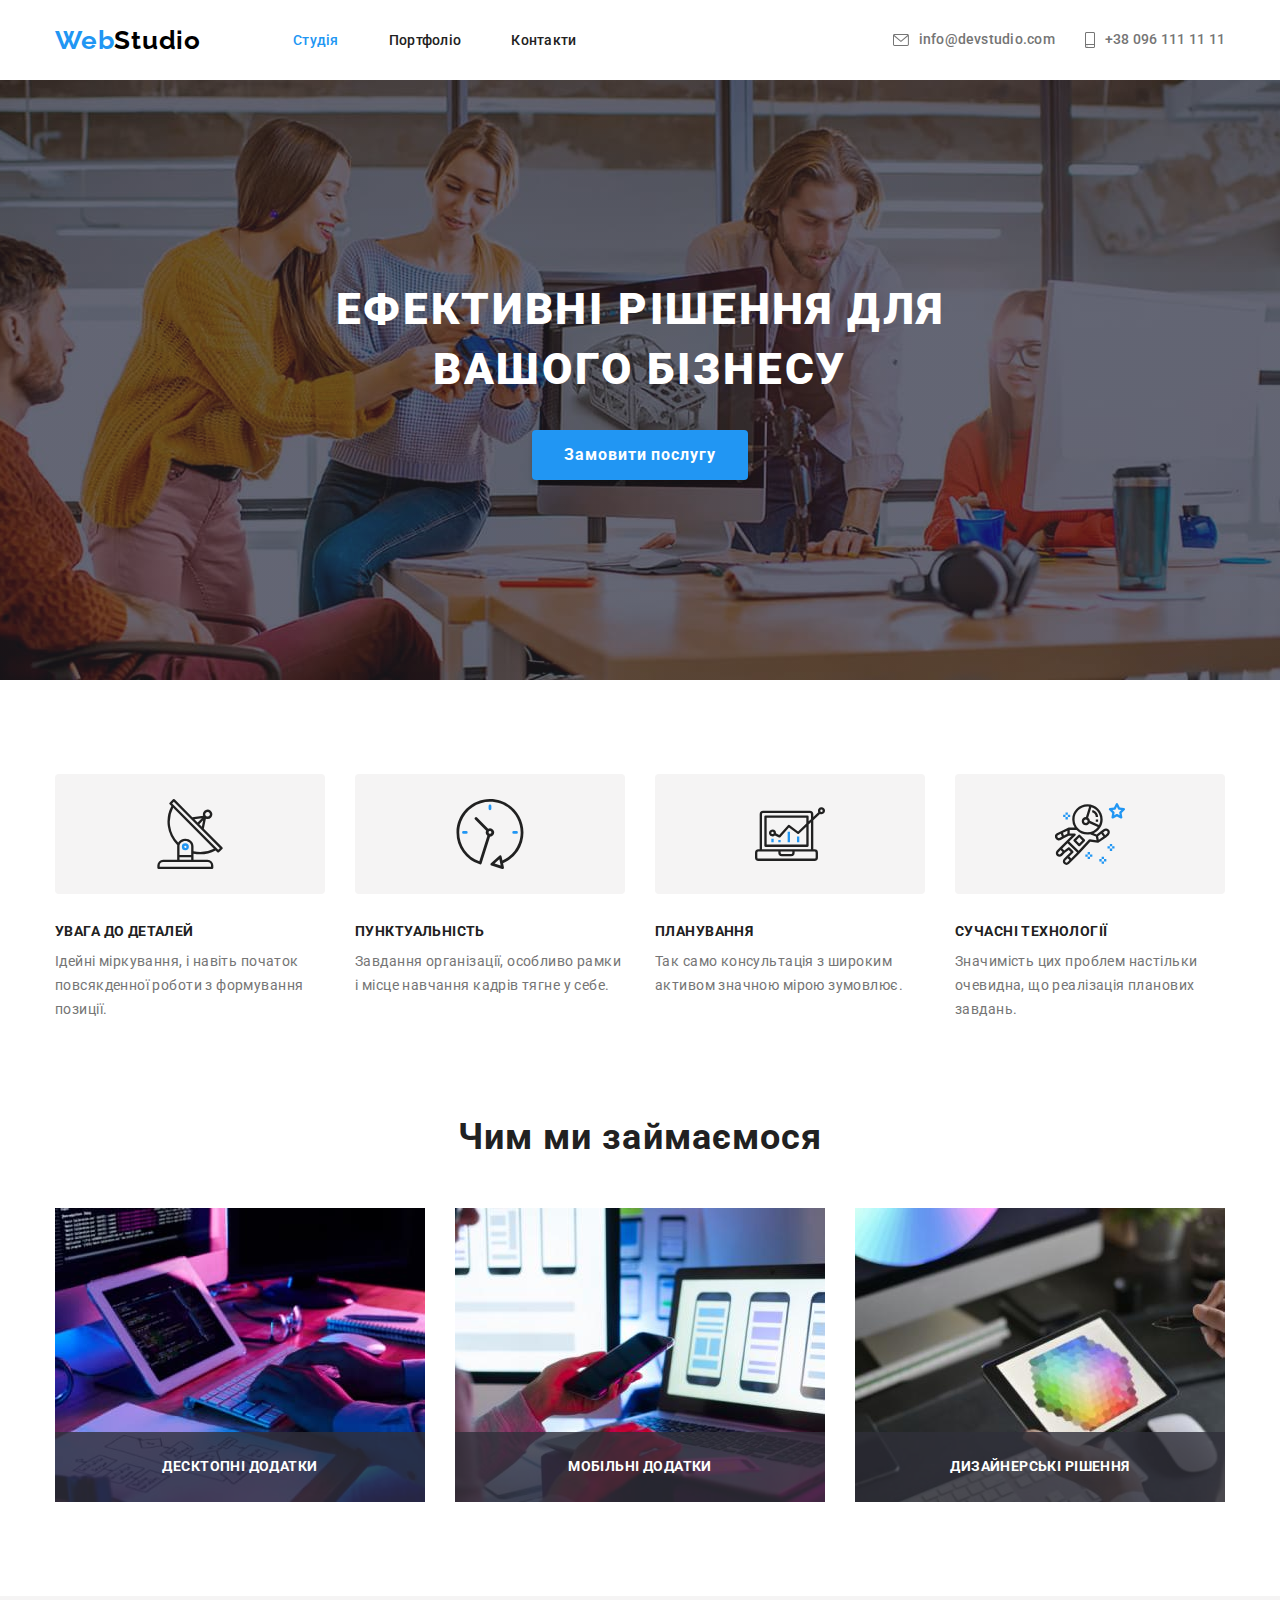
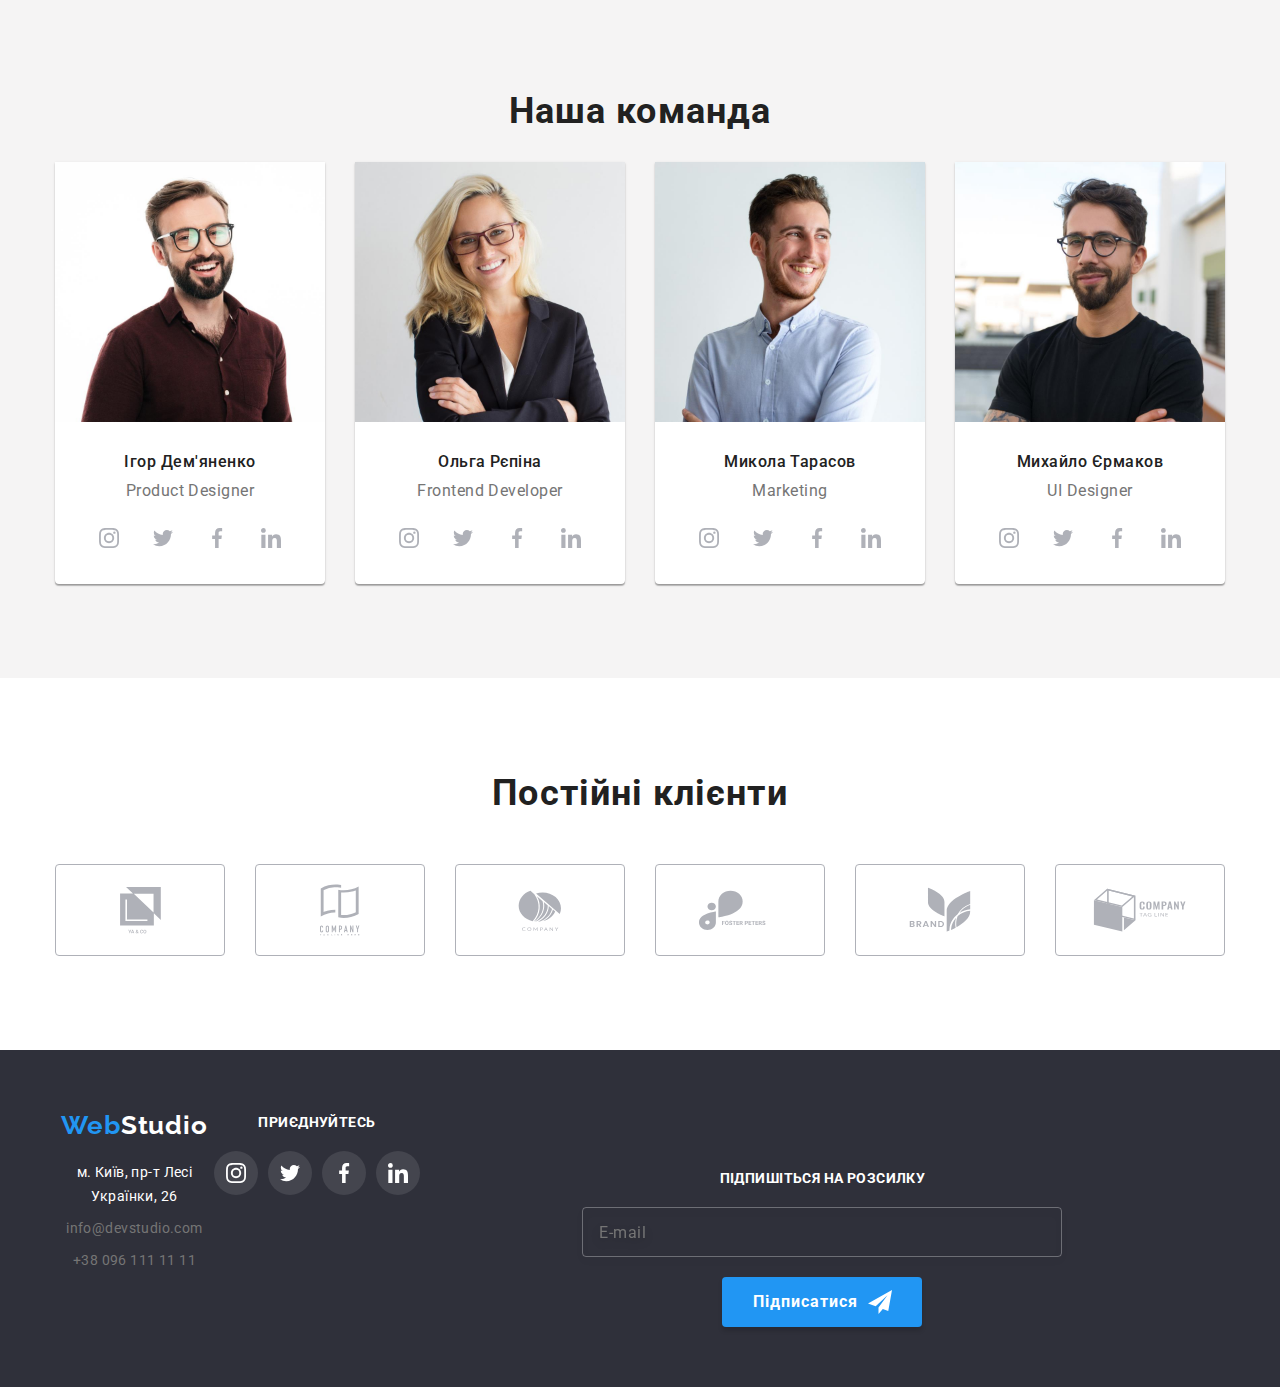
==== commit 18b03382: "Додає стилі для десктопної версії" ====
--- a/index.html
+++ b/index.html
@@ -261,6 +261,57 @@
           </ul>
         </div>
       </section>
+
+      <section class="section section--job">
+        <div class="container">
+          <h2 class="section-header">Чим ми займаємося</h2>
+          <ul class="job">
+            <li class="job__item">
+              <a href="#" class="job__link"
+                ><img
+                  src="./images/job1.jpg"
+                  alt="Наші проекти"
+                  width="370"
+                  height="294"
+                  class="job__image"
+                />
+                <div class="job__label-container">
+                  <h3 class="job__label">Десктопні додатки</h3>
+                </div>
+              </a>
+            </li>
+            <li class="job__item">
+              <a href="#" class="job__link"
+                ><img
+                  src="./images/job2.jpg"
+                  alt="Наші проекти"
+                  width="370"
+                  height="294"
+                  class="job__image"
+                />
+                <div class="job__label-container">
+                  <h3 class="job__label">Мобільні додатки</h3>
+                </div>
+              </a>
+            </li>
+            <li class="job__item">
+              <a href="#" class="job__link"
+                ><img
+                  src="./images/job3.jpg"
+                  alt="Наші проекти"
+                  width="370"
+                  height="294"
+                  class="job__image"
+                />
+                <div class="job__label-container">
+                  <h3 class="job__label">Дизайнерські рішення</h3>
+                </div>
+              </a>
+            </li>
+          </ul>
+        </div>
+      </section>
+
       <section class="section section--team">
         <div class="container">
           <h2 class="section-header">Наша команда</h2>
--- a/css/main.min.css
+++ b/css/main.min.css
@@ -1 +1 @@
-/*! modern-normalize v1.1.0 | MIT License | https://github.com/sindresorhus/modern-normalize */*,::before,::after{box-sizing:border-box}html{-moz-tab-size:4;-o-tab-size:4;tab-size:4}html{line-height:1.15;-webkit-text-size-adjust:100%}body{margin:0}body{font-family:system-ui,-apple-system,"Segoe UI",Roboto,Helvetica,Arial,sans-serif,"Apple Color Emoji","Segoe UI Emoji"}hr{height:0;color:inherit}abbr[title]{-webkit-text-decoration:underline dotted;text-decoration:underline dotted}b,strong{font-weight:bolder}code,kbd,samp,pre{font-family:ui-monospace,SFMono-Regular,Consolas,"Liberation Mono",Menlo,monospace;font-size:1em}small{font-size:80%}sub,sup{font-size:75%;line-height:0;position:relative;vertical-align:baseline}sub{bottom:-0.25em}sup{top:-0.5em}table{text-indent:0;border-color:inherit}button,input,optgroup,select,textarea{font-family:inherit;font-size:100%;line-height:1.15;margin:0}button,select{text-transform:none}button,[type=button],[type=reset],[type=submit]{-webkit-appearance:button}::-moz-focus-inner{border-style:none;padding:0}:-moz-focusring{outline:1px dotted ButtonText}:-moz-ui-invalid{box-shadow:none}legend{padding:0}progress{vertical-align:baseline}::-webkit-inner-spin-button,::-webkit-outer-spin-button{height:auto}[type=search]{-webkit-appearance:textfield;outline-offset:-2px}::-webkit-search-decoration{-webkit-appearance:none}::-webkit-file-upload-button{-webkit-appearance:button;font:inherit}summary{display:list-item}ul,li,h1,h2,h3,h4,p{margin:0;padding:0}li{list-style:none}a{text-decoration:none;color:inherit}.logo{font-size:26px;font-family:Raleway;font-weight:700;line-height:1.19;letter-spacing:.03em;color:#2196f3}.logo__text--header{color:#000}.logo__text--footer{color:#fff}.page-header{position:relative;height:100%}.nav{display:flex;justify-content:space-between;align-items:center;height:100%}.company-logo{display:block;background-color:#2196f3;padding:10px;color:#fff}.menu-button{display:inline-flex;padding:0;margin:0;border:none;background-color:rgba(0,0,0,0);cursor:pointer;z-index:99}.menu-button__icon-cross{display:none;transition:fill 250ms ease-in}.menu-button.is-open .menu-button__icon-cross{display:block}.menu-button:hover .menu-button__icon-cross{fill:#2196f3}.menu-button__icon-menu{transition:fill 250ms ease-in}.menu-button.is-open .menu-button__icon-menu{display:none}.menu-button:hover .menu-button__icon-menu{fill:#2196f3}@media screen and (min-width: 768px){.menu-button{display:none}}.menu-container{display:none;position:absolute;top:0;right:0;background-color:#fff;padding:15px;text-align:center;width:100%;height:796px}.menu-container.is-open{display:block}@media screen and (min-width: 768px){.menu-container{height:100%;position:static;display:flex;margin:0;padding:0;margin-left:87px;justify-content:space-between}.menu-container.is-open{display:flex}}.nav-list{font-weight:500;font-size:40px;line-height:47px;text-align:center;letter-spacing:.02em}.nav-list__item--active{color:#2196f3}.nav-list__item:focus{color:#2196f3;font-size:33px}.nav-list__link{transition:color 250ms ease-in;color:inherit}.nav-list__link:hover,.nav-list__link:focus{color:#2196f3}@media screen and (min-width: 768px){.nav-list{display:flex;flex-direction:row;margin:0;padding:0;gap:50px;align-items:center;font-weight:500;font-size:14px;line-height:16px;letter-spacing:.02em}}@media screen and (max-width: 767px){.nav-list--mobile{display:flex;flex-direction:column;margin-top:48px;margin-left:40px;align-items:flex-start;gap:32px}}.contacts-list{font-weight:500;font-size:24px;line-height:28px;letter-spacing:.02em;color:rgba(255,255,255,.6)}@media screen and (max-width: 767px){.contacts-list--mobile{display:flex;flex-direction:column;align-items:flex-start;margin-top:48px;margin-left:40px;gap:32px;margin-top:302px}}@media screen and (max-width: 767px){.contacts-list--footer{margin-top:20px;font-style:normal;font-weight:400;font-size:14px;line-height:1.71;text-align:center;letter-spacing:.03em}}@media screen and (min-width: 768px){.contacts-list{display:flex;height:100%;flex-direction:column-reverse;justify-content:center;gap:10px;font-weight:500;font-size:12px;line-height:1.16;letter-spacing:.02em}}.contacts-list__item{color:#757575}.contacts-list__item--active{color:#2196f3}@media screen and (max-width: 767px){.contacts-list__item--accent{font-size:34px;line-height:1.17;letter-spacing:.02em;color:#2196f3}}@media screen and (max-width: 767px){.contacts-list__item--footer:not(:last-child){margin-bottom:8px}}@media screen and (min-width: 768px){.contacts-list__item{font-weight:500;font-size:12px;line-height:1.16;letter-spacing:.02em}}.contacts-list__icon{display:none;fill:#757575;transition:fill 250ms ease-in}.contacts-list__link:hover .contacts-list__icon,.contacts-list__link:focus .contacts-list__icon{fill:#2196f3}@media screen and (min-width: 768px){.contacts-list__icon{display:block}}.contacts-list__link{transition:color 250ms ease-in}.contacts-list__link:hover,.contacts-list__link:focus{color:#2196f3}.contacts-list__link--accent{color:#fff}@media screen and (min-width: 768px){.contacts-list__link{display:flex;align-items:center;gap:8px}}.hero{display:flex;justify-content:center;align-items:center;flex-direction:column;height:100%}.hero__text{font-weight:900;font-size:26px;line-height:1.61;text-align:center;letter-spacing:.06em;text-transform:uppercase;color:#fff}@media screen and (min-width: 768px){.hero__text{font-size:26px;max-width:360px}}@media screen and (min-width: 1200px){.hero__text{font-size:44px;line-height:1.36}}.modal-container{padding:40px;height:100%}.backdrop{display:inline-block;position:fixed;width:100%;height:100%;z-index:101;background-color:rgba(0,0,0,.1)}.backdrop--hidden{opacity:0;pointer-events:none;visibility:hidden}.modal{display:flex;flex-direction:column;position:absolute;width:450px;height:609px;left:50%;top:50%;opacity:1;background:#fff;box-shadow:0px 1px 3px rgba(0,0,0,.12),0px 1px 1px rgba(0,0,0,.14),0px 2px 1px rgba(0,0,0,.2);border-radius:4px;transform:translate(-50%, -50%) scale(1);transition-property:transform opacity;transition-duration:250ms;transition-timing-function:cubic-bezier(0.4, 0, 0.2, 1)}.modal--hidden{opacity:0;transform:translate(-50%, -50%) scale(1.15)}.modal__header{font-weight:700;font-size:20px;line-height:1.5;text-align:center;letter-spacing:.03em;color:#212121}.modal-list{margin-top:30px;text-align:center}.modal-list__item{position:relative;margin-bottom:28px}.modal-list__placeholder{position:absolute;top:-18px;left:0;font-weight:400;font-size:12px;line-height:1.16;letter-spacing:.01em;color:#757575}.modal-list__placeholder--checkbox{position:static;display:flex;width:16px;height:15px;border:2px solid #212121;border-radius:4px;transition-property:background-color border-color;transition-duration:250ms;transition-timing-function:cubic-bezier(0.4, 0, 0.2, 1)}.modal-list__input--checkbox:checked~.modal-list__placeholder--checkbox{background-color:#2196f3;border-color:#2196f3;background-origin:border-box}.modal-list__icon{position:absolute;top:50%;left:0;margin-left:12px;transform:translateY(-50%);transition-property:fill;transition-duration:250ms;transition-timing-function:cubic-bezier(0.4, 0, 0.2, 1)}.modal-list__input:hover~.modal-list__icon,.modal-list__input:focus~.modal-list__icon{fill:#2196f3}.modal-list__icon--checked{margin:0;position:absolute;top:50%;left:0;fill:none;opacity:0;transform:translateY(-50%);transition-property:opacity;transition-duration:250ms;transition-timing-function:cubic-bezier(0.4, 0, 0.2, 1)}.modal-list__input--checkbox:checked~.modal-list__icon--checked{fill:#fff;opacity:1}.modal-list__input{width:448px;height:40px;padding-left:42px;border:1px solid rgba(33,33,33,.2);border-radius:4px;transition-property:border-color;transition-duration:250ms;transition-timing-function:cubic-bezier(0.4, 0, 0.2, 1)}.modal-list__input:hover,.modal-list__input:focus{border-color:#2196f3;outline:none}.modal-list__input--textarea{height:120px;resize:none;padding:12px 16px}.modal-list__input--textarea::-moz-placeholder{font-weight:400;font-size:12px;line-height:14px;letter-spacing:.01em;color:rgba(117,117,117,.5)}.modal-list__input--textarea:-ms-input-placeholder{font-weight:400;font-size:12px;line-height:14px;letter-spacing:.01em;color:rgba(117,117,117,.5)}.modal-list__input--textarea::placeholder{font-weight:400;font-size:12px;line-height:14px;letter-spacing:.01em;color:rgba(117,117,117,.5)}.modal-list__input--checkbox{position:absolute;width:1px;height:1px;overflow:hidden;clip:rect(0 0 0 0)}.modal-list__text{margin-left:8px;font-weight:400;font-size:12px;line-height:1.17;letter-spacing:.03em;color:#757575}.modal-list__link{text-decoration:underline;color:#2196f3}.modal-list__label{position:relative;display:flex}.modal-list__label--policy{display:flex;align-items:center}.button--modal-btn{width:200px;height:50px;font-weight:700;font-size:16px;line-height:1.88;letter-spacing:.06em;color:#fff;text-align:center;cursor:pointer;border:none;background:#2196f3;box-shadow:0px 4px 4px rgba(0,0,0,.15);border-radius:4px;transition-property:background-color;transition-duration:250ms;transition-timing-function:cubic-bezier(0.4, 0, 0.2, 1)}.button--modal-btn:hover,.button--modal-btn:focus{background-color:#188ce8}.modal-close{display:flex;justify-content:center;align-items:center;position:absolute;top:0;right:0;margin-right:8px;margin-top:8px;width:30px;height:30px;cursor:pointer;border-radius:50%;border:1px solid rgba(0,0,0,.1)}.modal-close__icon{fill:#212121;transition-property:fill;transition-duration:250ms;transition-timing-function:cubic-bezier(0.4, 0, 0.2, 1)}.modal-close:hover .modal-close__icon{fill:#2196f3}.features{display:flex;flex-wrap:wrap;gap:30px}@media screen and (min-width: 768px){.features{display:flex;flex-wrap:wrap;flex-direction:row;gap:30px}}@media screen and (max-width: 767px){.features__item{width:100%}}@media screen and (min-width: 768px){.features__item{width:354px}}.features__icon-container{display:flex;justify-content:center;align-items:center;height:120px;border-radius:4px;background-color:#f5f4f4}.features__label{margin-top:30px;font-size:14px;line-height:1.14;letter-spacing:.03em;text-align:center}.features__text{margin-top:10px;color:#757575;line-height:1.71;letter-spacing:.03em}.job{display:flex;margin-top:50px}.job__item{margin-right:30px;position:relative}.job__item:last-child{margin-right:0}.job__image,.job__link{display:block}.job__label-container{display:flex;justify-content:center;align-items:center;position:absolute;width:100%;height:70px;left:0;bottom:0;background:rgba(47,48,58,.8)}.job__label{font-weight:700;font-size:14px;line-height:1.14;text-align:center;letter-spacing:.03em;text-transform:uppercase;color:#fff}.section--team{background-color:#f5f4f4}.team-list{margin-top:30px;display:flex;flex-wrap:wrap;gap:30px}.team-list__item{display:flex;flex-direction:column;align-items:center;width:100%;padding-bottom:24px;text-align:center;background-color:#fff;box-shadow:0px 1px 3px rgba(0,0,0,.12),0px 1px 1px rgba(0,0,0,.14),0px 2px 1px rgba(0,0,0,.2);border-radius:0px 0px 4px 4px}.team-list__item:last-child{margin-right:0}@media screen and (min-width: 768px){.team-list__item{width:354px}}.team-list__image{display:block}@media screen and (min-width: 768px){.team-list__image{width:354px;height:374px}}.team-list__meta{padding:30px 5px 0 5px}.team-list__name{font-weight:500;font-size:16px;line-height:1.19;letter-spacing:.03em;color:#212121}.team-list__position{margin-top:10px;font-size:16px;line-height:1.19;letter-spacing:.03em;color:#757575}.socials-text{display:none;margin-top:64px;justify-content:center;font-weight:500;font-size:18px;line-height:1.22;letter-spacing:.02em;color:#2196f3}@media screen and (max-width: 767px){.socials-text{display:flex}}.socials-text__item{display:block;height:22px;padding:0 10px}.socials-text__item:not(:last-child){border-right:1px solid rgba(33,33,33,.2)}.socials-text__link{text-decoration:underline;-webkit-text-decoration-color:rgba(0,0,0,0);text-decoration-color:rgba(0,0,0,0);text-underline-offset:7px;transition:-webkit-text-decoration-color 250ms ease-in;transition:text-decoration-color 250ms ease-in;transition:text-decoration-color 250ms ease-in, -webkit-text-decoration-color 250ms ease-in}.socials-text__link:hover,.socials-text__link:focus{-webkit-text-decoration-color:#2196f3;text-decoration-color:#2196f3}.socials-list{display:flex;justify-content:space-between;width:206px}.socials-list--team{margin-top:16px}.socials-list--footer{display:flex;width:206px;padding:0;margin-top:20px}.socials-list__link{display:flex;height:44px;width:44px;justify-content:center;align-items:center;border-radius:50%;border:none;transition-property:background-color;transition-duration:250ms;transition-timing-function:cubic-bezier(0.4, 0, 0.2, 1)}.socials-list__link:hover{background-color:#2196f3}.socials-list__link:focus{background-color:#2196f3;outline:none}.socials-list__link--footer{background-color:rgba(255,255,255,.1)}.socials-list__icon{fill:#afb1b8;transition-property:fill;transition-duration:250ms;transition-timing-function:cubic-bezier(0.4, 0, 0.2, 1)}.socials-list__link:hover .socials-list__icon{fill:#fff}.socials-list__link:focus .socials-list__icon{fill:#fff}.socials-list__icon--footer{fill:#fff}.social-block{text-align:center}@media screen and (max-width: 767px){.social-block{margin-top:60px}}@media screen and (min-width: 768px){.social-block{margin-top:5px}}.social-block__header{text-transform:uppercase;font-size:14px;font-weight:700;line-height:1.14;letter-spacing:.03em;color:#fff}.clients-list{display:flex;margin-top:30px;flex-wrap:wrap;gap:30px}.clients-list__link{display:flex;width:210px;height:92px;justify-content:center;align-items:center;border-radius:4px;border:1px solid #afb1b8;transition-property:border-color;transition-duration:250ms;transition-timing-function:cubic-bezier(0.4, 0, 0.2, 1)}@media screen and (min-width: 768px){.clients-list__link{width:226px}}.clients-list__link:hover{border-color:#2196f3}.clients-list__link:focus{border-color:#2196f3;outline:none}.clients-list__icon{fill:#afb1b8;transition-property:fill;transition-duration:250ms;transition-timing-function:cubic-bezier(0.4, 0, 0.2, 1)}.clients-list__link:hover .clients-list__icon{fill:#2196f3}.clients-list__link:focus .clients-list__icon{fill:#2196f3}.footer{display:flex;flex-direction:column;align-items:center}@media screen and (min-width: 768px){.footer{flex-direction:row;align-items:flex-start;flex-wrap:wrap;justify-content:center;-moz-column-gap:165px;column-gap:165px;row-gap:60px}}.footer-address{text-align:center;width:231px}.footer-contacts{display:flex;gap:8px;flex-direction:column;margin-top:20px;font-style:normal;font-weight:400;font-size:14px;line-height:1.71;text-align:center;letter-spacing:.03em}.footer-contacts__item{color:#757575}.footer-contacts__item--active{color:#2196f3}.footer-contacts__icon{display:none;fill:#757575;transition:fill 250ms ease-in}.contacts-list__link:hover .footer-contacts__icon,.contacts-list__link:focus .footer-contacts__icon{fill:#2196f3}.footer-contacts__link{transition:color 250ms ease-in}.footer-contacts__link:hover,.footer-contacts__link:focus{color:#2196f3}.footer-contacts__link--accent{color:#fff}.button{width:200px;padding:10px 0;font-weight:700;font-size:16px;line-height:1.88;letter-spacing:.06em;color:#fff;cursor:pointer;border:none;box-shadow:0px 4px 4px rgba(0,0,0,.15);border-radius:4px;background-color:#2196f3;transition-property:background-color;transition-duration:250ms;transition-timing-function:cubic-bezier(0.4, 0, 0.2, 1)}.button:hover{background-color:#188ce8}.button__icon--footer{margin-left:10px;fill:#fff}.button--subscription{margin-top:20px;display:flex;justify-content:center;align-items:center}.button--hero{width:216px;margin-top:30px}.subscription-block{margin-top:60px;width:100%;text-align:center}.subscription-block__header{text-transform:uppercase;font-size:14px;font-weight:700;line-height:1.14;letter-spacing:.03em;color:#fff}.subscription-form{display:flex;margin-top:20px;flex-direction:column;align-items:center}.subscription-form__input{width:100%;max-width:480px;height:50px;padding-left:16px;font-weight:400;font-size:16px;line-height:1.25;letter-spacing:.03em;color:rgba(255,255,255,.6);border:1px solid rgba(255,255,255,.3);filter:drop-shadow(0px 4px 4px rgba(0, 0, 0, 0.15));border-radius:4px;background-color:rgba(0,0,0,0);transition-property:border-color;transition-duration:250ms;transition-timing-function:cubic-bezier(0.4, 0, 0.2, 1)}.subscription-form__input:hover,.subscription-form__input:focus{border-color:#2196f3}.filter-list{display:flex;flex-wrap:wrap;justify-content:center}.filter-list__item:not(:last-child){margin-right:8px}.filter-list__btn{padding:6px 22px;font-family:Roboto;font-weight:500;font-size:16px;line-height:1.62;text-align:center;letter-spacing:.03em;border:none;border-radius:4px;background-color:#f5f4f4;transition-property:background-color box-shadow color;transition-duration:250ms;transition-timing-function:cubic-bezier(0.4, 0, 0.2, 1)}.filter-list__btn--active{color:#fff;background-color:#2196f3;box-shadow:0px 3px 1px rgba(0,0,0,.1),0px 1px 2px rgba(0,0,0,.08),0px 2px 2px rgba(0,0,0,.12)}.filter-list__btn:hover,.filter-list__btn:focus{color:#fff;cursor:pointer;background-color:#2196f3;box-shadow:0px 3px 1px rgba(0,0,0,.1),0px 1px 2px rgba(0,0,0,.08),0px 2px 2px rgba(0,0,0,.12);outline:none}.projects-list{display:flex;flex-wrap:wrap;margin-top:50px}.projects-list__container{position:relative;overflow:hidden}.projects-list__item{margin-right:30px;margin-bottom:30px;width:370px;transition-property:box-shadow;transition-duration:250ms;transition-timing-function:cubic-bezier(0.4, 0, 0.2, 1)}.projects-list__item:nth-child(3n+3){margin-right:0px}.projects-list__item:nth-last-child(-n+3){margin-bottom:0px}.projects-list__item:hover{box-shadow:0px 1px 1px rgba(0,0,0,.12),0px 4px 4px rgba(0,0,0,.06),1px 4px 6px rgba(0,0,0,.16)}.projects-list__link .projects-list__image{display:block}.projects-list__description{font-weight:400;font-size:18px;line-height:1.56;letter-spacing:.03em;color:#fff}.projects-list__overlay{display:flex;justify-content:center;align-items:center;padding:0 24px;position:absolute;width:370px;height:294px;top:0;left:0;background:rgba(33,150,243,.9);transform:translateY(100%);transition-property:transform;transition-duration:250ms;transition-timing-function:cubic-bezier(0.4, 0, 0.2, 1)}.projects-list__item:hover .projects-list__overlay{transform:translateY(0)}.projects-list__meta{border:1px solid #eee;border-top:none;padding:20px 24px;overflow:hidden}.projects-list__name{font-weight:700;font-size:18px;line-height:2;letter-spacing:.06em;color:#212121}.projects-list__category{margin-top:4px;font-size:16px;line-height:1.88;letter-spacing:.03em;color:#757575}body{margin:0 auto;font-family:Roboto,sans-serif;font-size:14px;color:#212121}.container{padding:0 15px;margin:0 auto;height:100%}.section{padding:60px 0}.section--header{height:60px}@media screen and (min-width: 768px){.section--header{height:80px}}.section--header--portfolio{border-bottom:1px solid #ececec}.section--header--page{border-bottom:1px solid rgba(0,0,0,0)}.section--footer{padding-top:60px;padding-bottom:60px;background-color:#2f303a}.section--hero{height:400px;background-color:#2f303a;background-image:linear-gradient(to right, rgba(47, 48, 58, 0.4), rgba(47, 48, 58, 0.4)),url(../images/hero_bg_480.jpg);background-repeat:no-repeat;background-position:center;background-size:480px 400px}.section--resets{padding:0}.section-header{font-weight:700;font-size:28px;line-height:1.17;text-align:center;letter-spacing:.03em}@media screen and (min-width: 768px){.section-header{font-size:36px}}@media(min-device-pixel-ratio: 2),(-webkit-min-device-pixel-ratio: 2),(min-resolution: 192dpi),(min-resolution: 2dppx){.section--hero{background-image:linear-gradient(to right, rgba(47, 48, 58, 0.4), rgba(47, 48, 58, 0.4)),url(../images/hero_bg_480_2x.jpg);background-size:cover}}@media(min-device-pixel-ratio: 3),(-webkit-min-device-pixel-ratio: 3),(min-resolution: 288dpi),(min-resolution: 3dppx){.section--hero{background-image:linear-gradient(to right, rgba(47, 48, 58, 0.4), rgba(47, 48, 58, 0.4)),url(../images/hero_bg_480_3x.jpg);background-size:cover}}@media screen and (min-width: 481px)and (min-device-pixel-ratio: 1),screen and (min-width: 481px)and (-webkit-min-device-pixel-ratio: 1),screen and (min-width: 481px)and (min-resolution: 96dpi),screen and (min-width: 481px)and (min-resolution: 1dppx){.section--hero{background-image:linear-gradient(to right, rgba(47, 48, 58, 0.4), rgba(47, 48, 58, 0.4)),url(../images/hero_bg_768.jpg);background-size:cover}}@media screen and (min-width: 481px)and (min-device-pixel-ratio: 2),screen and (min-width: 481px)and (-webkit-min-device-pixel-ratio: 2),screen and (min-width: 481px)and (min-resolution: 192dpi),screen and (min-width: 481px)and (min-resolution: 2dppx){.section--hero{background-image:linear-gradient(to right, rgba(47, 48, 58, 0.4), rgba(47, 48, 58, 0.4)),url(../images/hero_bg_768_2x.jpg);background-size:cover}}@media screen and (min-width: 481px)and (min-device-pixel-ratio: 3),screen and (min-width: 481px)and (-webkit-min-device-pixel-ratio: 3),screen and (min-width: 481px)and (min-resolution: 288dpi),screen and (min-width: 481px)and (min-resolution: 3dppx){.section--hero{background-image:linear-gradient(to right, rgba(47, 48, 58, 0.4), rgba(47, 48, 58, 0.4)),url(../images/hero_bg_768_3x.jpg);background-size:cover}}@media screen and (min-width: 1200px)and (min-device-pixel-ratio: 1),screen and (min-width: 1200px)and (-webkit-min-device-pixel-ratio: 1),screen and (min-width: 1200px)and (min-resolution: 96dpi),screen and (min-width: 1200px)and (min-resolution: 1dppx){.section--hero{height:600px;background-image:linear-gradient(to right, rgba(47, 48, 58, 0.4), rgba(47, 48, 58, 0.4)),url(../images/hero_bg_1600.jpg);background-size:cover}}@media screen and (min-width: 1200px)and (min-device-pixel-ratio: 2),screen and (min-width: 1200px)and (-webkit-min-device-pixel-ratio: 2),screen and (min-width: 1200px)and (min-resolution: 192dpi),screen and (min-width: 1200px)and (min-resolution: 2dppx){.section--hero{height:600px;background-image:linear-gradient(to right, rgba(47, 48, 58, 0.4), rgba(47, 48, 58, 0.4)),url(../images/hero_bg_1600_2x.jpg);background-size:cover}}@media screen and (min-width: 1200px)and (min-device-pixel-ratio: 3),screen and (min-width: 1200px)and (-webkit-min-device-pixel-ratio: 3),screen and (min-width: 1200px)and (min-resolution: 288dpi),screen and (min-width: 1200px)and (min-resolution: 3dppx){.section--hero{height:600px;background-image:linear-gradient(to right, rgba(47, 48, 58, 0.4), rgba(47, 48, 58, 0.4)),url(../images/hero_bg_1600_3x.jpg);background-size:cover}}/*# sourceMappingURL=main.min.css.map */+/*! modern-normalize v1.1.0 | MIT License | https://github.com/sindresorhus/modern-normalize */*,::before,::after{box-sizing:border-box}html{-moz-tab-size:4;-o-tab-size:4;tab-size:4}html{line-height:1.15;-webkit-text-size-adjust:100%}body{margin:0}body{font-family:system-ui,-apple-system,"Segoe UI",Roboto,Helvetica,Arial,sans-serif,"Apple Color Emoji","Segoe UI Emoji"}hr{height:0;color:inherit}abbr[title]{-webkit-text-decoration:underline dotted;text-decoration:underline dotted}b,strong{font-weight:bolder}code,kbd,samp,pre{font-family:ui-monospace,SFMono-Regular,Consolas,"Liberation Mono",Menlo,monospace;font-size:1em}small{font-size:80%}sub,sup{font-size:75%;line-height:0;position:relative;vertical-align:baseline}sub{bottom:-0.25em}sup{top:-0.5em}table{text-indent:0;border-color:inherit}button,input,optgroup,select,textarea{font-family:inherit;font-size:100%;line-height:1.15;margin:0}button,select{text-transform:none}button,[type=button],[type=reset],[type=submit]{-webkit-appearance:button}::-moz-focus-inner{border-style:none;padding:0}:-moz-focusring{outline:1px dotted ButtonText}:-moz-ui-invalid{box-shadow:none}legend{padding:0}progress{vertical-align:baseline}::-webkit-inner-spin-button,::-webkit-outer-spin-button{height:auto}[type=search]{-webkit-appearance:textfield;outline-offset:-2px}::-webkit-search-decoration{-webkit-appearance:none}::-webkit-file-upload-button{-webkit-appearance:button;font:inherit}summary{display:list-item}ul,li,h1,h2,h3,h4,p{margin:0;padding:0}li{list-style:none}a{text-decoration:none;color:inherit}.logo{font-size:26px;font-family:Raleway;font-weight:700;line-height:1.19;letter-spacing:.03em;color:#2196f3}.logo__text--header{color:#000}.logo__text--footer{color:#fff}.page-header{position:relative;height:100%}.nav{display:flex;justify-content:space-between;align-items:center;height:100%}.company-logo{display:block;background-color:#2196f3;padding:10px;color:#fff}.menu-button{display:inline-flex;padding:0;margin:0;border:none;background-color:rgba(0,0,0,0);cursor:pointer;z-index:99}.menu-button__icon-cross{display:none;transition:fill 250ms ease-in}.menu-button.is-open .menu-button__icon-cross{display:block}.menu-button:hover .menu-button__icon-cross{fill:#2196f3}.menu-button__icon-menu{transition:fill 250ms ease-in}.menu-button.is-open .menu-button__icon-menu{display:none}.menu-button:hover .menu-button__icon-menu{fill:#2196f3}@media screen and (min-width: 768px){.menu-button{display:none}}.menu-container{display:none;position:absolute;top:0;right:0;background-color:#fff;padding:15px;text-align:center;width:100%;height:796px}.menu-container.is-open{display:block}@media screen and (min-width: 768px){.menu-container{height:100%;position:static;display:flex;margin:0;padding:0;margin-left:87px;justify-content:space-between}.menu-container.is-open{display:flex}}@media screen and (min-width: 1200px){.menu-container{margin-left:92px}}.nav-list{font-weight:500;font-size:40px;line-height:47px;text-align:center;letter-spacing:.02em}.nav-list__item--active{color:#2196f3}.nav-list__item:focus{color:#2196f3;font-size:33px}.nav-list__link{transition:color 250ms ease-in;color:inherit}.nav-list__link:hover,.nav-list__link:focus{color:#2196f3}@media screen and (min-width: 768px){.nav-list{display:flex;flex-direction:row;margin:0;padding:0;gap:50px;align-items:center;font-weight:500;font-size:14px;line-height:16px;letter-spacing:.02em}}@media screen and (max-width: 767px){.nav-list--mobile{display:flex;flex-direction:column;margin-top:48px;margin-left:40px;align-items:flex-start;gap:32px}}.contacts-list{font-weight:500;font-size:24px;line-height:28px;letter-spacing:.02em;color:rgba(255,255,255,.6)}@media screen and (min-width: 768px){.contacts-list{display:flex;height:100%;flex-direction:column-reverse;justify-content:center;gap:10px;font-weight:500;font-size:12px;line-height:1.16;letter-spacing:.02em}}@media screen and (min-width: 1200px){.contacts-list{flex-direction:row-reverse;align-items:center;gap:30px}}@media screen and (max-width: 767px){.contacts-list--mobile{display:flex;flex-direction:column;align-items:flex-start;margin-top:48px;margin-left:40px;gap:32px;margin-top:302px}}@media screen and (max-width: 767px){.contacts-list--footer{margin-top:20px;font-style:normal;font-weight:400;font-size:14px;line-height:1.71;text-align:center;letter-spacing:.03em}}.contacts-list__item{color:#757575}.contacts-list__item--active{color:#2196f3}@media screen and (max-width: 767px){.contacts-list__item--accent{font-size:34px;line-height:1.17;letter-spacing:.02em;color:#2196f3}}@media screen and (max-width: 767px){.contacts-list__item--footer:not(:last-child){margin-bottom:8px}}@media screen and (min-width: 768px){.contacts-list__item{font-weight:500;font-size:12px;line-height:1.16;letter-spacing:.02em}}.contacts-list__icon{display:none;fill:#757575;transition:fill 250ms ease-in}.contacts-list__link:hover .contacts-list__icon,.contacts-list__link:focus .contacts-list__icon{fill:#2196f3}@media screen and (min-width: 768px){.contacts-list__icon{display:block}}.contacts-list__link{transition:color 250ms ease-in}.contacts-list__link:hover,.contacts-list__link:focus{color:#2196f3}.contacts-list__link--accent{color:#fff}@media screen and (min-width: 768px){.contacts-list__link{display:flex;align-items:center;gap:8px}}@media screen and (min-width: 1200px){.contacts-list__link{gap:10px}}@media screen and (min-width: 1200px){.contacts-list__text{font-size:14px;line-height:1.14}}.hero{display:flex;justify-content:center;align-items:center;flex-direction:column;height:100%}.hero__text{font-weight:900;font-size:26px;line-height:1.61;text-align:center;letter-spacing:.06em;text-transform:uppercase;color:#fff}@media screen and (min-width: 768px){.hero__text{font-size:26px;max-width:360px}}@media screen and (min-width: 1200px){.hero__text{font-size:44px;line-height:1.36;max-width:none;width:696px}}.modal-container{padding:40px;height:100%}.backdrop{display:inline-block;position:fixed;width:100%;height:100%;z-index:101;background-color:rgba(0,0,0,.1)}.backdrop--hidden{opacity:0;pointer-events:none;visibility:hidden}.modal{display:flex;flex-direction:column;position:absolute;width:450px;height:609px;left:50%;top:50%;opacity:1;background:#fff;box-shadow:0px 1px 3px rgba(0,0,0,.12),0px 1px 1px rgba(0,0,0,.14),0px 2px 1px rgba(0,0,0,.2);border-radius:4px;transform:translate(-50%, -50%) scale(1);transition-property:transform opacity;transition-duration:250ms;transition-timing-function:cubic-bezier(0.4, 0, 0.2, 1)}@media screen and (min-width: 1200px){.modal{width:528px;height:581px}}.modal--hidden{opacity:0;transform:translate(-50%, -50%) scale(1.15)}.modal__header{font-weight:700;font-size:20px;line-height:1.5;text-align:center;letter-spacing:.03em;color:#212121}@media screen and (min-width: 1200px){.modal__header{line-height:1.15}}.modal-list{margin-top:30px;text-align:center}.modal-list__item{position:relative;margin-bottom:28px}.modal-list__placeholder{position:absolute;top:-18px;left:0;font-weight:400;font-size:12px;line-height:1.16;letter-spacing:.01em;color:#757575}.modal-list__placeholder--checkbox{position:static;display:flex;width:16px;height:15px;border:2px solid #212121;border-radius:4px;transition-property:background-color border-color;transition-duration:250ms;transition-timing-function:cubic-bezier(0.4, 0, 0.2, 1)}.modal-list__input--checkbox:checked~.modal-list__placeholder--checkbox{background-color:#2196f3;border-color:#2196f3;background-origin:border-box}.modal-list__icon{position:absolute;top:50%;left:0;margin-left:12px;transform:translateY(-50%);transition-property:fill;transition-duration:250ms;transition-timing-function:cubic-bezier(0.4, 0, 0.2, 1)}.modal-list__input:hover~.modal-list__icon,.modal-list__input:focus~.modal-list__icon{fill:#2196f3}.modal-list__icon--checked{margin:0;position:absolute;top:50%;left:0;fill:none;opacity:0;transform:translateY(-50%);transition-property:opacity;transition-duration:250ms;transition-timing-function:cubic-bezier(0.4, 0, 0.2, 1)}.modal-list__input--checkbox:checked~.modal-list__icon--checked{fill:#fff;opacity:1}.modal-list__input{width:448px;height:40px;padding-left:42px;border:1px solid rgba(33,33,33,.2);border-radius:4px;transition-property:border-color;transition-duration:250ms;transition-timing-function:cubic-bezier(0.4, 0, 0.2, 1)}.modal-list__input:hover,.modal-list__input:focus{border-color:#2196f3;outline:none}.modal-list__input--textarea{height:120px;resize:none;padding:12px 16px}.modal-list__input--textarea::-moz-placeholder{font-weight:400;font-size:12px;line-height:14px;letter-spacing:.01em;color:rgba(117,117,117,.5)}.modal-list__input--textarea:-ms-input-placeholder{font-weight:400;font-size:12px;line-height:14px;letter-spacing:.01em;color:rgba(117,117,117,.5)}.modal-list__input--textarea::placeholder{font-weight:400;font-size:12px;line-height:14px;letter-spacing:.01em;color:rgba(117,117,117,.5)}.modal-list__input--checkbox{position:absolute;width:1px;height:1px;overflow:hidden;clip:rect(0 0 0 0)}.modal-list__text{margin-left:8px;font-weight:400;font-size:12px;line-height:1.17;letter-spacing:.03em;color:#757575}@media screen and (min-width: 1200px){.modal-list__text{font-size:14px;line-height:1.71}}.modal-list__link{text-decoration:underline;color:#2196f3}.modal-list__label{position:relative;display:flex}.modal-list__label--policy{display:flex;align-items:center}@media screen and (min-width: 1200px){.modal-list__label--policy{justify-content:center}}.button--modal-btn{width:200px;height:50px;font-weight:700;font-size:16px;line-height:1.88;letter-spacing:.06em;color:#fff;text-align:center;cursor:pointer;border:none;background:#2196f3;box-shadow:0px 4px 4px rgba(0,0,0,.15);border-radius:4px;transition-property:background-color;transition-duration:250ms;transition-timing-function:cubic-bezier(0.4, 0, 0.2, 1)}.button--modal-btn:hover,.button--modal-btn:focus{background-color:#188ce8}.modal-close{display:flex;justify-content:center;align-items:center;position:absolute;top:0;right:0;margin-right:8px;margin-top:8px;width:30px;height:30px;cursor:pointer;border-radius:50%;border:1px solid rgba(0,0,0,.1)}.modal-close__icon{fill:#212121;transition-property:fill;transition-duration:250ms;transition-timing-function:cubic-bezier(0.4, 0, 0.2, 1)}.modal-close:hover .modal-close__icon{fill:#2196f3}.features{display:flex;flex-wrap:wrap;gap:30px}@media screen and (min-width: 768px){.features{display:flex;flex-wrap:wrap;flex-direction:row;gap:30px}}@media screen and (max-width: 767px){.features__item{width:100%}}@media screen and (min-width: 768px){.features__item{width:354px}}@media screen and (min-width: 1200px){.features__item{width:270px}}.features__icon-container{display:flex;justify-content:center;align-items:center;height:120px;border-radius:4px;background-color:#f5f4f4}.features__label{margin-top:30px;font-size:14px;line-height:1.14;letter-spacing:.03em;text-align:center}@media screen and (min-width: 1200px){.features__label{text-align:left}}.features__text{margin-top:10px;color:#757575;line-height:1.71;letter-spacing:.03em}.job{display:flex;margin-top:50px}.job__item{margin-right:30px;position:relative}.job__item:last-child{margin-right:0}.job__image,.job__link{display:block}.job__label-container{display:flex;justify-content:center;align-items:center;position:absolute;width:100%;height:70px;left:0;bottom:0;background:rgba(47,48,58,.8)}.job__label{font-weight:700;font-size:14px;line-height:1.14;text-align:center;letter-spacing:.03em;text-transform:uppercase;color:#fff}.section--team{background-color:#f5f4f4}.team-list{margin-top:30px;display:flex;flex-wrap:wrap;gap:30px}.team-list__item{display:flex;flex-direction:column;align-items:center;width:100%;padding-bottom:24px;text-align:center;background-color:#fff;box-shadow:0px 1px 3px rgba(0,0,0,.12),0px 1px 1px rgba(0,0,0,.14),0px 2px 1px rgba(0,0,0,.2);border-radius:0px 0px 4px 4px}.team-list__item:last-child{margin-right:0}@media screen and (min-width: 768px){.team-list__item{width:354px}}@media screen and (min-width: 1200px){.team-list__item{width:270px}}.team-list__image{display:block}@media screen and (min-width: 768px){.team-list__image{width:354px;height:374px}}@media screen and (min-width: 1200px){.team-list__image{width:270px;height:260px}}.team-list__meta{padding:30px 5px 0 5px}.team-list__name{font-weight:500;font-size:16px;line-height:1.19;letter-spacing:.03em;color:#212121}.team-list__position{margin-top:10px;font-size:16px;line-height:1.19;letter-spacing:.03em;color:#757575}.socials-text{display:none;margin-top:64px;justify-content:center;font-weight:500;font-size:18px;line-height:1.22;letter-spacing:.02em;color:#2196f3}@media screen and (max-width: 767px){.socials-text{display:flex}}.socials-text__item{display:block;height:22px;padding:0 10px}.socials-text__item:not(:last-child){border-right:1px solid rgba(33,33,33,.2)}.socials-text__link{text-decoration:underline;-webkit-text-decoration-color:rgba(0,0,0,0);text-decoration-color:rgba(0,0,0,0);text-underline-offset:7px;transition:-webkit-text-decoration-color 250ms ease-in;transition:text-decoration-color 250ms ease-in;transition:text-decoration-color 250ms ease-in, -webkit-text-decoration-color 250ms ease-in}.socials-text__link:hover,.socials-text__link:focus{-webkit-text-decoration-color:#2196f3;text-decoration-color:#2196f3}.socials-list{display:flex;justify-content:space-between;width:206px}.socials-list--team{margin-top:16px}.socials-list--footer{display:flex;width:206px;padding:0;margin-top:20px}.socials-list__link{display:flex;height:44px;width:44px;justify-content:center;align-items:center;border-radius:50%;border:none;transition-property:background-color;transition-duration:250ms;transition-timing-function:cubic-bezier(0.4, 0, 0.2, 1)}.socials-list__link:hover{background-color:#2196f3}.socials-list__link:focus{background-color:#2196f3;outline:none}.socials-list__link--footer{background-color:rgba(255,255,255,.1)}.socials-list__icon{fill:#afb1b8;transition-property:fill;transition-duration:250ms;transition-timing-function:cubic-bezier(0.4, 0, 0.2, 1)}.socials-list__link:hover .socials-list__icon{fill:#fff}.socials-list__link:focus .socials-list__icon{fill:#fff}.socials-list__icon--footer{fill:#fff}.social-block{text-align:center}@media screen and (max-width: 767px){.social-block{margin-top:60px}}@media screen and (min-width: 768px){.social-block{margin-top:5px}}.social-block__header{text-transform:uppercase;font-size:14px;font-weight:700;line-height:1.14;letter-spacing:.03em;color:#fff}.clients-list{display:flex;margin-top:30px;flex-wrap:wrap;gap:30px}@media screen and (min-width: 1200px){.clients-list{margin-top:50px}}.clients-list__link{display:flex;width:210px;height:92px;justify-content:center;align-items:center;border-radius:4px;border:1px solid #afb1b8;transition-property:border-color;transition-duration:250ms;transition-timing-function:cubic-bezier(0.4, 0, 0.2, 1)}@media screen and (min-width: 768px){.clients-list__link{width:226px}}@media screen and (min-width: 1200px){.clients-list__link{width:170px}}.clients-list__link:hover{border-color:#2196f3}.clients-list__link:focus{border-color:#2196f3;outline:none}.clients-list__icon{fill:#afb1b8;transition-property:fill;transition-duration:250ms;transition-timing-function:cubic-bezier(0.4, 0, 0.2, 1)}.clients-list__link:hover .clients-list__icon{fill:#2196f3}.clients-list__link:focus .clients-list__icon{fill:#2196f3}.footer{display:flex}@media screen and (max-width: 767px){.footer{flex-direction:column;align-items:center}}@media screen and (min-width: 768px)and (max-width: 1199px){.footer{flex-direction:row;align-items:flex-start;flex-wrap:wrap;justify-content:center;-moz-column-gap:165px;column-gap:165px;row-gap:60px}}.footer-address{text-align:center;width:231px}.footer-contacts{display:flex;gap:8px;flex-direction:column;margin-top:20px;font-style:normal;font-weight:400;font-size:14px;line-height:1.71;text-align:center;letter-spacing:.03em}.footer-contacts__item{color:#757575}.footer-contacts__item--active{color:#2196f3}.footer-contacts__icon{display:none;fill:#757575;transition:fill 250ms ease-in}.contacts-list__link:hover .footer-contacts__icon,.contacts-list__link:focus .footer-contacts__icon{fill:#2196f3}.footer-contacts__link{transition:color 250ms ease-in}.footer-contacts__link:hover,.footer-contacts__link:focus{color:#2196f3}.footer-contacts__link--accent{color:#fff}.button{width:200px;padding:10px 0;font-weight:700;font-size:16px;line-height:1.88;letter-spacing:.06em;color:#fff;cursor:pointer;border:none;box-shadow:0px 4px 4px rgba(0,0,0,.15);border-radius:4px;background-color:#2196f3;transition-property:background-color;transition-duration:250ms;transition-timing-function:cubic-bezier(0.4, 0, 0.2, 1)}.button:hover{background-color:#188ce8}.button__icon--footer{margin-left:10px;fill:#fff}.button--subscription{margin-top:20px;display:flex;justify-content:center;align-items:center}.button--hero{width:216px;margin-top:30px}.subscription-block{margin-top:60px;width:100%;text-align:center}.subscription-block__header{text-transform:uppercase;font-size:14px;font-weight:700;line-height:1.14;letter-spacing:.03em;color:#fff}.subscription-form{display:flex;margin-top:20px;flex-direction:column;align-items:center}.subscription-form__input{width:100%;max-width:480px;height:50px;padding-left:16px;font-weight:400;font-size:16px;line-height:1.25;letter-spacing:.03em;color:rgba(255,255,255,.6);border:1px solid rgba(255,255,255,.3);filter:drop-shadow(0px 4px 4px rgba(0, 0, 0, 0.15));border-radius:4px;background-color:rgba(0,0,0,0);transition-property:border-color;transition-duration:250ms;transition-timing-function:cubic-bezier(0.4, 0, 0.2, 1)}.subscription-form__input:hover,.subscription-form__input:focus{border-color:#2196f3}.filter-list{display:flex;flex-wrap:wrap;justify-content:center}.filter-list__item:not(:last-child){margin-right:8px}.filter-list__btn{padding:6px 22px;font-family:Roboto;font-weight:500;font-size:16px;line-height:1.62;text-align:center;letter-spacing:.03em;border:none;border-radius:4px;background-color:#f5f4f4;transition-property:background-color box-shadow color;transition-duration:250ms;transition-timing-function:cubic-bezier(0.4, 0, 0.2, 1)}.filter-list__btn--active{color:#fff;background-color:#2196f3;box-shadow:0px 3px 1px rgba(0,0,0,.1),0px 1px 2px rgba(0,0,0,.08),0px 2px 2px rgba(0,0,0,.12)}.filter-list__btn:hover,.filter-list__btn:focus{color:#fff;cursor:pointer;background-color:#2196f3;box-shadow:0px 3px 1px rgba(0,0,0,.1),0px 1px 2px rgba(0,0,0,.08),0px 2px 2px rgba(0,0,0,.12);outline:none}.projects-list{display:flex;flex-wrap:wrap;margin-top:50px}.projects-list__container{position:relative;overflow:hidden}.projects-list__item{margin-right:30px;margin-bottom:30px;width:370px;transition-property:box-shadow;transition-duration:250ms;transition-timing-function:cubic-bezier(0.4, 0, 0.2, 1)}.projects-list__item:nth-child(3n+3){margin-right:0px}.projects-list__item:nth-last-child(-n+3){margin-bottom:0px}.projects-list__item:hover{box-shadow:0px 1px 1px rgba(0,0,0,.12),0px 4px 4px rgba(0,0,0,.06),1px 4px 6px rgba(0,0,0,.16)}.projects-list__link .projects-list__image{display:block}.projects-list__description{font-weight:400;font-size:18px;line-height:1.56;letter-spacing:.03em;color:#fff}.projects-list__overlay{display:flex;justify-content:center;align-items:center;padding:0 24px;position:absolute;width:370px;height:294px;top:0;left:0;background:rgba(33,150,243,.9);transform:translateY(100%);transition-property:transform;transition-duration:250ms;transition-timing-function:cubic-bezier(0.4, 0, 0.2, 1)}.projects-list__item:hover .projects-list__overlay{transform:translateY(0)}.projects-list__meta{border:1px solid #eee;border-top:none;padding:20px 24px;overflow:hidden}.projects-list__name{font-weight:700;font-size:18px;line-height:2;letter-spacing:.06em;color:#212121}.projects-list__category{margin-top:4px;font-size:16px;line-height:1.88;letter-spacing:.03em;color:#757575}body{margin:0 auto;font-family:Roboto,sans-serif;font-size:14px;color:#212121}.container{padding:0 15px;margin:0 auto;height:100%}@media screen and (min-width: 1200px){.container{width:1200px}}.section{padding:60px 0}@media screen and (min-width: 1200px){.section{padding:94px 0}}.section--header{height:60px}@media screen and (min-width: 768px){.section--header{height:80px}}.section--header--portfolio{border-bottom:1px solid #ececec}.section--header--page{border-bottom:1px solid rgba(0,0,0,0)}.section--footer{padding-top:60px;padding-bottom:60px;background-color:#2f303a}.section--hero{height:400px;background-color:#2f303a;background-image:linear-gradient(to right, rgba(47, 48, 58, 0.4), rgba(47, 48, 58, 0.4)),url(../images/hero_bg_480.jpg);background-repeat:no-repeat;background-position:center;background-size:480px 400px}.section--job{display:none;padding-top:0}@media screen and (min-width: 1200px){.section--job{display:block}}.section--resets{padding:0}.section-header{font-weight:700;font-size:28px;line-height:1.17;text-align:center;letter-spacing:.03em}@media screen and (min-width: 768px){.section-header{font-size:36px}}@media screen and (min-width: 1200px){.section-header{font-size:36px;line-height:1.17}}@media(min-device-pixel-ratio: 2),(-webkit-min-device-pixel-ratio: 2),(min-resolution: 192dpi),(min-resolution: 2dppx){.section--hero{background-image:linear-gradient(to right, rgba(47, 48, 58, 0.4), rgba(47, 48, 58, 0.4)),url(../images/hero_bg_480_2x.jpg);background-size:cover}}@media(min-device-pixel-ratio: 3),(-webkit-min-device-pixel-ratio: 3),(min-resolution: 288dpi),(min-resolution: 3dppx){.section--hero{background-image:linear-gradient(to right, rgba(47, 48, 58, 0.4), rgba(47, 48, 58, 0.4)),url(../images/hero_bg_480_3x.jpg);background-size:cover}}@media screen and (min-width: 481px)and (min-device-pixel-ratio: 1),screen and (min-width: 481px)and (-webkit-min-device-pixel-ratio: 1),screen and (min-width: 481px)and (min-resolution: 96dpi),screen and (min-width: 481px)and (min-resolution: 1dppx){.section--hero{background-image:linear-gradient(to right, rgba(47, 48, 58, 0.4), rgba(47, 48, 58, 0.4)),url(../images/hero_bg_768.jpg);background-size:cover}}@media screen and (min-width: 481px)and (min-device-pixel-ratio: 2),screen and (min-width: 481px)and (-webkit-min-device-pixel-ratio: 2),screen and (min-width: 481px)and (min-resolution: 192dpi),screen and (min-width: 481px)and (min-resolution: 2dppx){.section--hero{background-image:linear-gradient(to right, rgba(47, 48, 58, 0.4), rgba(47, 48, 58, 0.4)),url(../images/hero_bg_768_2x.jpg);background-size:cover}}@media screen and (min-width: 481px)and (min-device-pixel-ratio: 3),screen and (min-width: 481px)and (-webkit-min-device-pixel-ratio: 3),screen and (min-width: 481px)and (min-resolution: 288dpi),screen and (min-width: 481px)and (min-resolution: 3dppx){.section--hero{background-image:linear-gradient(to right, rgba(47, 48, 58, 0.4), rgba(47, 48, 58, 0.4)),url(../images/hero_bg_768_3x.jpg);background-size:cover}}@media screen and (min-width: 1200px)and (min-device-pixel-ratio: 1),screen and (min-width: 1200px)and (-webkit-min-device-pixel-ratio: 1),screen and (min-width: 1200px)and (min-resolution: 96dpi),screen and (min-width: 1200px)and (min-resolution: 1dppx){.section--hero{height:600px;background-image:linear-gradient(to right, rgba(47, 48, 58, 0.4), rgba(47, 48, 58, 0.4)),url(../images/hero_bg_1600.jpg);background-size:cover}}@media screen and (min-width: 1200px)and (min-device-pixel-ratio: 2),screen and (min-width: 1200px)and (-webkit-min-device-pixel-ratio: 2),screen and (min-width: 1200px)and (min-resolution: 192dpi),screen and (min-width: 1200px)and (min-resolution: 2dppx){.section--hero{height:600px;background-image:linear-gradient(to right, rgba(47, 48, 58, 0.4), rgba(47, 48, 58, 0.4)),url(../images/hero_bg_1600_2x.jpg);background-size:cover}}@media screen and (min-width: 1200px)and (min-device-pixel-ratio: 3),screen and (min-width: 1200px)and (-webkit-min-device-pixel-ratio: 3),screen and (min-width: 1200px)and (min-resolution: 288dpi),screen and (min-width: 1200px)and (min-resolution: 3dppx){.section--hero{height:600px;background-image:linear-gradient(to right, rgba(47, 48, 58, 0.4), rgba(47, 48, 58, 0.4)),url(../images/hero_bg_1600_3x.jpg);background-size:cover}}/*# sourceMappingURL=main.min.css.map */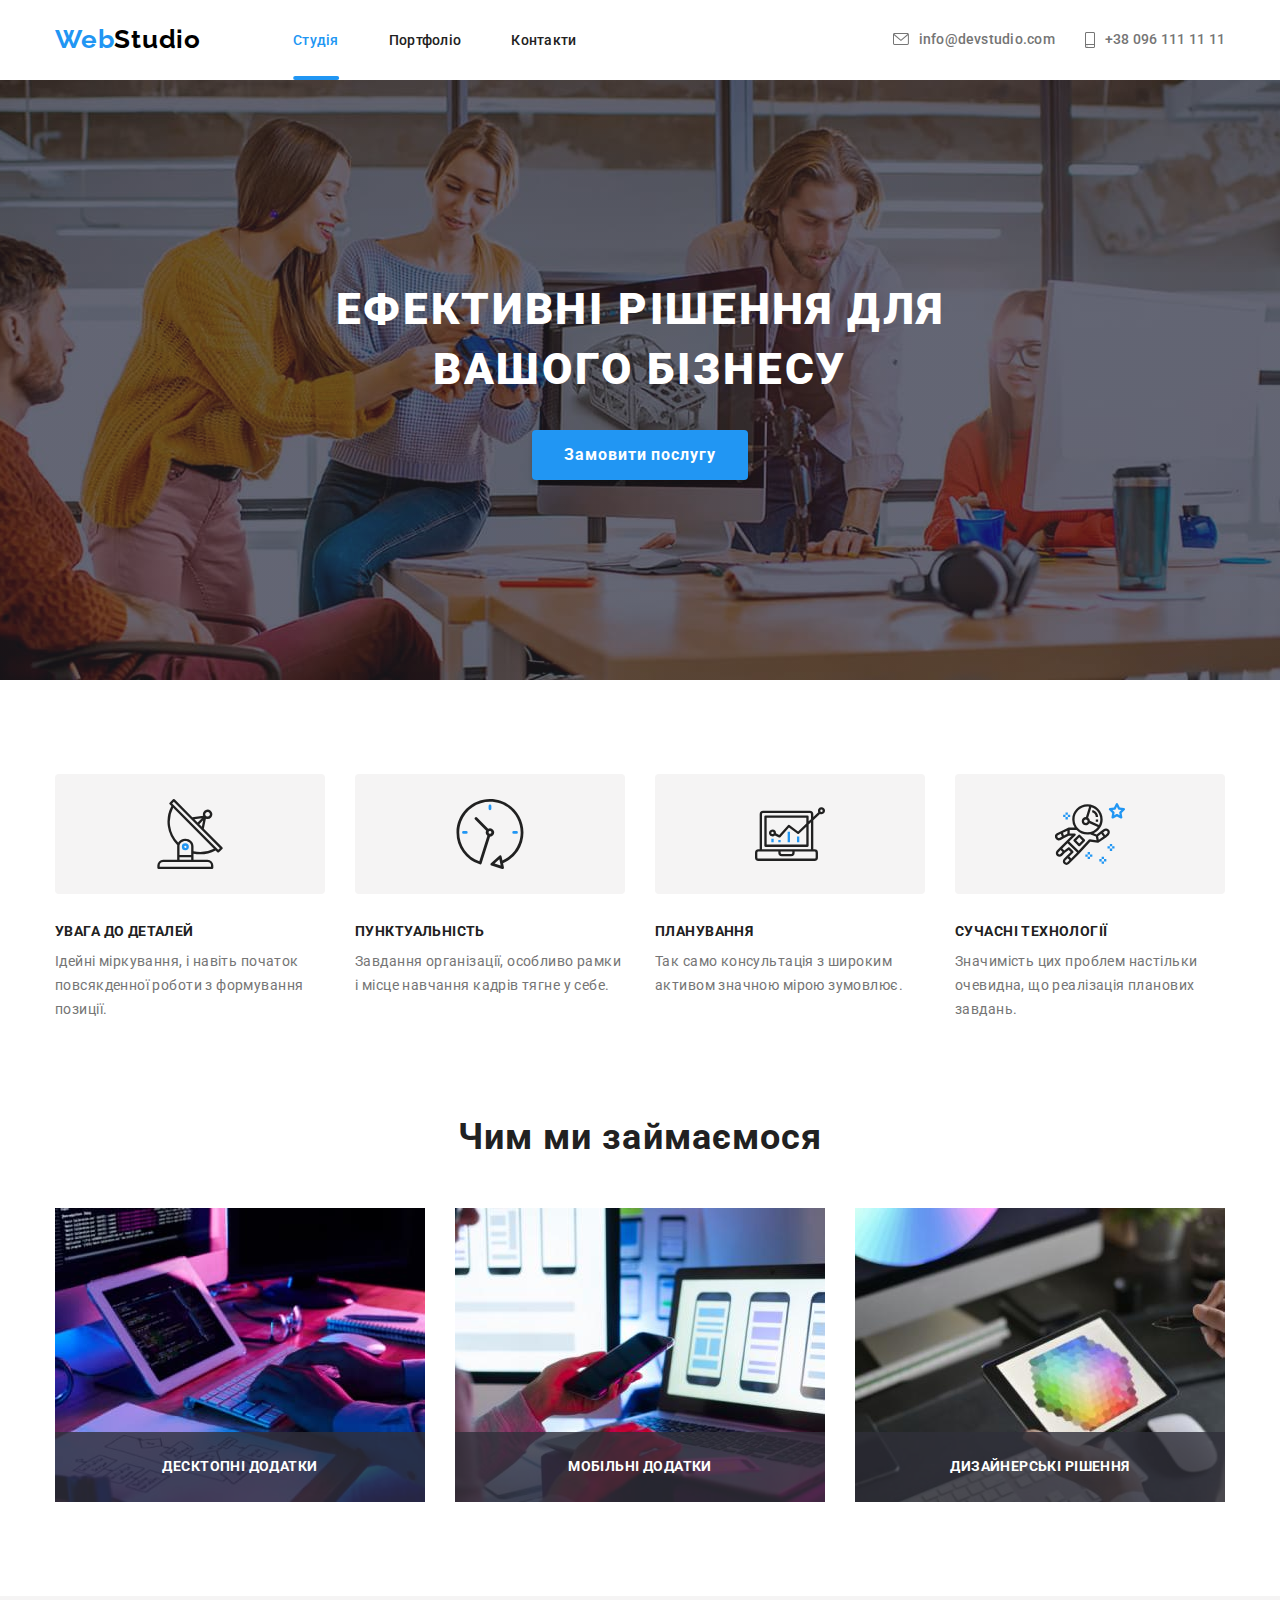
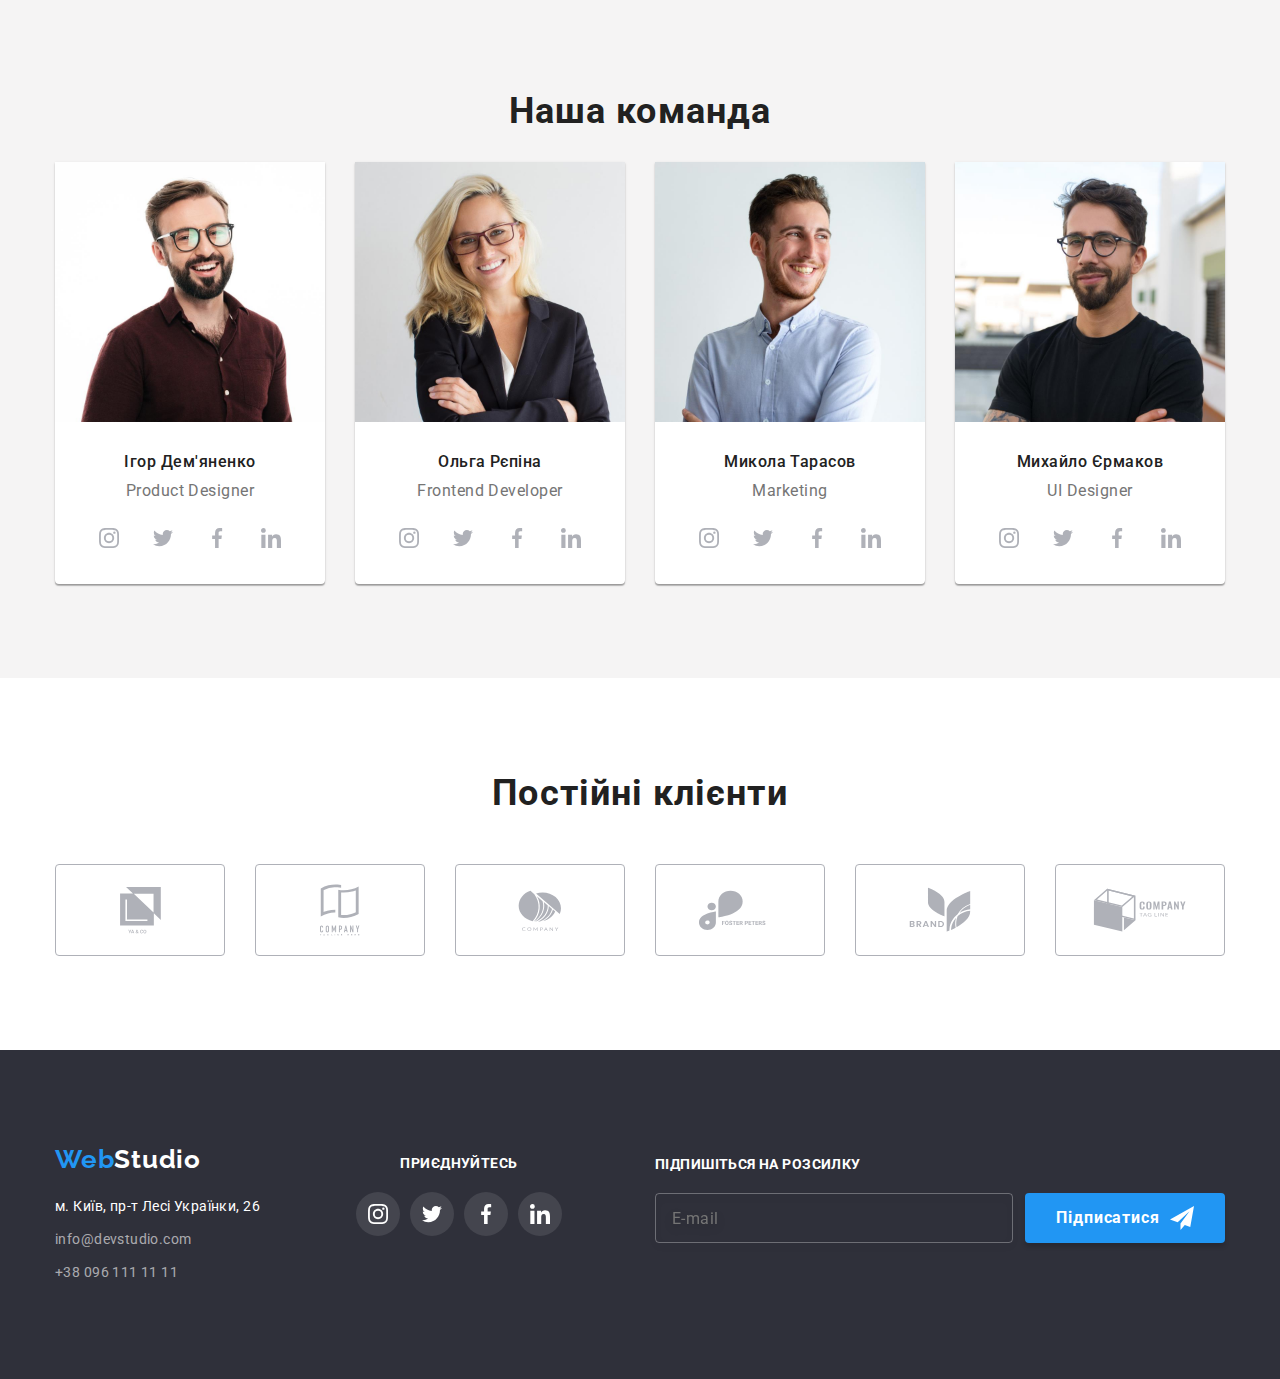
==== commit 45fda6a8: "Додає сторінку portfolio.html" ====
--- a/index.html
+++ b/index.html
@@ -95,7 +95,7 @@
       </div>
     </div>
 
-    <section class="section section--header section--resets">
+    <section class="section section--header section--header--page section--resets">
       <div class="page-header">
         <div class="container">
           <nav class="nav">
@@ -126,13 +126,13 @@
 
                 <ul class="nav-list nav-list--mobile">
                   <li
-                    class="nav-list__item nav-list__item--active"
+                    class="nav-list__item"
                     
                   >
-                    <a class="nav-list__link" href="#">Студія</a>
+                    <a class="nav-list__link  nav-list__link--active" href="./index.html">Студія</a>
                   </li>
                   <li class="nav-list__item" >
-                    <a class="nav-list__link" href="#">Портфоліо</a>
+                    <a class="nav-list__link" href="./portfolio.html">Портфоліо</a>
                   </li>
                   <li class="nav-list__item" >
                     <a class="nav-list__link" href="#">Контакти</a>
--- a/css/main.min.css
+++ b/css/main.min.css
@@ -1 +1 @@
-/*! modern-normalize v1.1.0 | MIT License | https://github.com/sindresorhus/modern-normalize */*,::before,::after{box-sizing:border-box}html{-moz-tab-size:4;-o-tab-size:4;tab-size:4}html{line-height:1.15;-webkit-text-size-adjust:100%}body{margin:0}body{font-family:system-ui,-apple-system,"Segoe UI",Roboto,Helvetica,Arial,sans-serif,"Apple Color Emoji","Segoe UI Emoji"}hr{height:0;color:inherit}abbr[title]{-webkit-text-decoration:underline dotted;text-decoration:underline dotted}b,strong{font-weight:bolder}code,kbd,samp,pre{font-family:ui-monospace,SFMono-Regular,Consolas,"Liberation Mono",Menlo,monospace;font-size:1em}small{font-size:80%}sub,sup{font-size:75%;line-height:0;position:relative;vertical-align:baseline}sub{bottom:-0.25em}sup{top:-0.5em}table{text-indent:0;border-color:inherit}button,input,optgroup,select,textarea{font-family:inherit;font-size:100%;line-height:1.15;margin:0}button,select{text-transform:none}button,[type=button],[type=reset],[type=submit]{-webkit-appearance:button}::-moz-focus-inner{border-style:none;padding:0}:-moz-focusring{outline:1px dotted ButtonText}:-moz-ui-invalid{box-shadow:none}legend{padding:0}progress{vertical-align:baseline}::-webkit-inner-spin-button,::-webkit-outer-spin-button{height:auto}[type=search]{-webkit-appearance:textfield;outline-offset:-2px}::-webkit-search-decoration{-webkit-appearance:none}::-webkit-file-upload-button{-webkit-appearance:button;font:inherit}summary{display:list-item}ul,li,h1,h2,h3,h4,p{margin:0;padding:0}li{list-style:none}a{text-decoration:none;color:inherit}.logo{font-size:26px;font-family:Raleway;font-weight:700;line-height:1.19;letter-spacing:.03em;color:#2196f3}.logo__text--header{color:#000}.logo__text--footer{color:#fff}.page-header{position:relative;height:100%}.nav{display:flex;justify-content:space-between;align-items:center;height:100%}.company-logo{display:block;background-color:#2196f3;padding:10px;color:#fff}.menu-button{display:inline-flex;padding:0;margin:0;border:none;background-color:rgba(0,0,0,0);cursor:pointer;z-index:99}.menu-button__icon-cross{display:none;transition:fill 250ms ease-in}.menu-button.is-open .menu-button__icon-cross{display:block}.menu-button:hover .menu-button__icon-cross{fill:#2196f3}.menu-button__icon-menu{transition:fill 250ms ease-in}.menu-button.is-open .menu-button__icon-menu{display:none}.menu-button:hover .menu-button__icon-menu{fill:#2196f3}@media screen and (min-width: 768px){.menu-button{display:none}}.menu-container{display:none;position:absolute;top:0;right:0;background-color:#fff;padding:15px;text-align:center;width:100%;height:796px}.menu-container.is-open{display:block}@media screen and (min-width: 768px){.menu-container{height:100%;position:static;display:flex;margin:0;padding:0;margin-left:87px;justify-content:space-between}.menu-container.is-open{display:flex}}@media screen and (min-width: 1200px){.menu-container{margin-left:92px}}.nav-list{font-weight:500;font-size:40px;line-height:47px;text-align:center;letter-spacing:.02em}.nav-list__item--active{color:#2196f3}.nav-list__item:focus{color:#2196f3;font-size:33px}.nav-list__link{transition:color 250ms ease-in;color:inherit}.nav-list__link:hover,.nav-list__link:focus{color:#2196f3}@media screen and (min-width: 768px){.nav-list{display:flex;flex-direction:row;margin:0;padding:0;gap:50px;align-items:center;font-weight:500;font-size:14px;line-height:16px;letter-spacing:.02em}}@media screen and (max-width: 767px){.nav-list--mobile{display:flex;flex-direction:column;margin-top:48px;margin-left:40px;align-items:flex-start;gap:32px}}.contacts-list{font-weight:500;font-size:24px;line-height:28px;letter-spacing:.02em;color:rgba(255,255,255,.6)}@media screen and (min-width: 768px){.contacts-list{display:flex;height:100%;flex-direction:column-reverse;justify-content:center;gap:10px;font-weight:500;font-size:12px;line-height:1.16;letter-spacing:.02em}}@media screen and (min-width: 1200px){.contacts-list{flex-direction:row-reverse;align-items:center;gap:30px}}@media screen and (max-width: 767px){.contacts-list--mobile{display:flex;flex-direction:column;align-items:flex-start;margin-top:48px;margin-left:40px;gap:32px;margin-top:302px}}@media screen and (max-width: 767px){.contacts-list--footer{margin-top:20px;font-style:normal;font-weight:400;font-size:14px;line-height:1.71;text-align:center;letter-spacing:.03em}}.contacts-list__item{color:#757575}.contacts-list__item--active{color:#2196f3}@media screen and (max-width: 767px){.contacts-list__item--accent{font-size:34px;line-height:1.17;letter-spacing:.02em;color:#2196f3}}@media screen and (max-width: 767px){.contacts-list__item--footer:not(:last-child){margin-bottom:8px}}@media screen and (min-width: 768px){.contacts-list__item{font-weight:500;font-size:12px;line-height:1.16;letter-spacing:.02em}}.contacts-list__icon{display:none;fill:#757575;transition:fill 250ms ease-in}.contacts-list__link:hover .contacts-list__icon,.contacts-list__link:focus .contacts-list__icon{fill:#2196f3}@media screen and (min-width: 768px){.contacts-list__icon{display:block}}.contacts-list__link{transition:color 250ms ease-in}.contacts-list__link:hover,.contacts-list__link:focus{color:#2196f3}.contacts-list__link--accent{color:#fff}@media screen and (min-width: 768px){.contacts-list__link{display:flex;align-items:center;gap:8px}}@media screen and (min-width: 1200px){.contacts-list__link{gap:10px}}@media screen and (min-width: 1200px){.contacts-list__text{font-size:14px;line-height:1.14}}.hero{display:flex;justify-content:center;align-items:center;flex-direction:column;height:100%}.hero__text{font-weight:900;font-size:26px;line-height:1.61;text-align:center;letter-spacing:.06em;text-transform:uppercase;color:#fff}@media screen and (min-width: 768px){.hero__text{font-size:26px;max-width:360px}}@media screen and (min-width: 1200px){.hero__text{font-size:44px;line-height:1.36;max-width:none;width:696px}}.modal-container{padding:40px;height:100%}.backdrop{display:inline-block;position:fixed;width:100%;height:100%;z-index:101;background-color:rgba(0,0,0,.1)}.backdrop--hidden{opacity:0;pointer-events:none;visibility:hidden}.modal{display:flex;flex-direction:column;position:absolute;width:450px;height:609px;left:50%;top:50%;opacity:1;background:#fff;box-shadow:0px 1px 3px rgba(0,0,0,.12),0px 1px 1px rgba(0,0,0,.14),0px 2px 1px rgba(0,0,0,.2);border-radius:4px;transform:translate(-50%, -50%) scale(1);transition-property:transform opacity;transition-duration:250ms;transition-timing-function:cubic-bezier(0.4, 0, 0.2, 1)}@media screen and (min-width: 1200px){.modal{width:528px;height:581px}}.modal--hidden{opacity:0;transform:translate(-50%, -50%) scale(1.15)}.modal__header{font-weight:700;font-size:20px;line-height:1.5;text-align:center;letter-spacing:.03em;color:#212121}@media screen and (min-width: 1200px){.modal__header{line-height:1.15}}.modal-list{margin-top:30px;text-align:center}.modal-list__item{position:relative;margin-bottom:28px}.modal-list__placeholder{position:absolute;top:-18px;left:0;font-weight:400;font-size:12px;line-height:1.16;letter-spacing:.01em;color:#757575}.modal-list__placeholder--checkbox{position:static;display:flex;width:16px;height:15px;border:2px solid #212121;border-radius:4px;transition-property:background-color border-color;transition-duration:250ms;transition-timing-function:cubic-bezier(0.4, 0, 0.2, 1)}.modal-list__input--checkbox:checked~.modal-list__placeholder--checkbox{background-color:#2196f3;border-color:#2196f3;background-origin:border-box}.modal-list__icon{position:absolute;top:50%;left:0;margin-left:12px;transform:translateY(-50%);transition-property:fill;transition-duration:250ms;transition-timing-function:cubic-bezier(0.4, 0, 0.2, 1)}.modal-list__input:hover~.modal-list__icon,.modal-list__input:focus~.modal-list__icon{fill:#2196f3}.modal-list__icon--checked{margin:0;position:absolute;top:50%;left:0;fill:none;opacity:0;transform:translateY(-50%);transition-property:opacity;transition-duration:250ms;transition-timing-function:cubic-bezier(0.4, 0, 0.2, 1)}.modal-list__input--checkbox:checked~.modal-list__icon--checked{fill:#fff;opacity:1}.modal-list__input{width:448px;height:40px;padding-left:42px;border:1px solid rgba(33,33,33,.2);border-radius:4px;transition-property:border-color;transition-duration:250ms;transition-timing-function:cubic-bezier(0.4, 0, 0.2, 1)}.modal-list__input:hover,.modal-list__input:focus{border-color:#2196f3;outline:none}.modal-list__input--textarea{height:120px;resize:none;padding:12px 16px}.modal-list__input--textarea::-moz-placeholder{font-weight:400;font-size:12px;line-height:14px;letter-spacing:.01em;color:rgba(117,117,117,.5)}.modal-list__input--textarea:-ms-input-placeholder{font-weight:400;font-size:12px;line-height:14px;letter-spacing:.01em;color:rgba(117,117,117,.5)}.modal-list__input--textarea::placeholder{font-weight:400;font-size:12px;line-height:14px;letter-spacing:.01em;color:rgba(117,117,117,.5)}.modal-list__input--checkbox{position:absolute;width:1px;height:1px;overflow:hidden;clip:rect(0 0 0 0)}.modal-list__text{margin-left:8px;font-weight:400;font-size:12px;line-height:1.17;letter-spacing:.03em;color:#757575}@media screen and (min-width: 1200px){.modal-list__text{font-size:14px;line-height:1.71}}.modal-list__link{text-decoration:underline;color:#2196f3}.modal-list__label{position:relative;display:flex}.modal-list__label--policy{display:flex;align-items:center}@media screen and (min-width: 1200px){.modal-list__label--policy{justify-content:center}}.button--modal-btn{width:200px;height:50px;font-weight:700;font-size:16px;line-height:1.88;letter-spacing:.06em;color:#fff;text-align:center;cursor:pointer;border:none;background:#2196f3;box-shadow:0px 4px 4px rgba(0,0,0,.15);border-radius:4px;transition-property:background-color;transition-duration:250ms;transition-timing-function:cubic-bezier(0.4, 0, 0.2, 1)}.button--modal-btn:hover,.button--modal-btn:focus{background-color:#188ce8}.modal-close{display:flex;justify-content:center;align-items:center;position:absolute;top:0;right:0;margin-right:8px;margin-top:8px;width:30px;height:30px;cursor:pointer;border-radius:50%;border:1px solid rgba(0,0,0,.1)}.modal-close__icon{fill:#212121;transition-property:fill;transition-duration:250ms;transition-timing-function:cubic-bezier(0.4, 0, 0.2, 1)}.modal-close:hover .modal-close__icon{fill:#2196f3}.features{display:flex;flex-wrap:wrap;gap:30px}@media screen and (min-width: 768px){.features{display:flex;flex-wrap:wrap;flex-direction:row;gap:30px}}@media screen and (max-width: 767px){.features__item{width:100%}}@media screen and (min-width: 768px){.features__item{width:354px}}@media screen and (min-width: 1200px){.features__item{width:270px}}.features__icon-container{display:flex;justify-content:center;align-items:center;height:120px;border-radius:4px;background-color:#f5f4f4}.features__label{margin-top:30px;font-size:14px;line-height:1.14;letter-spacing:.03em;text-align:center}@media screen and (min-width: 1200px){.features__label{text-align:left}}.features__text{margin-top:10px;color:#757575;line-height:1.71;letter-spacing:.03em}.job{display:flex;margin-top:50px}.job__item{margin-right:30px;position:relative}.job__item:last-child{margin-right:0}.job__image,.job__link{display:block}.job__label-container{display:flex;justify-content:center;align-items:center;position:absolute;width:100%;height:70px;left:0;bottom:0;background:rgba(47,48,58,.8)}.job__label{font-weight:700;font-size:14px;line-height:1.14;text-align:center;letter-spacing:.03em;text-transform:uppercase;color:#fff}.section--team{background-color:#f5f4f4}.team-list{margin-top:30px;display:flex;flex-wrap:wrap;gap:30px}.team-list__item{display:flex;flex-direction:column;align-items:center;width:100%;padding-bottom:24px;text-align:center;background-color:#fff;box-shadow:0px 1px 3px rgba(0,0,0,.12),0px 1px 1px rgba(0,0,0,.14),0px 2px 1px rgba(0,0,0,.2);border-radius:0px 0px 4px 4px}.team-list__item:last-child{margin-right:0}@media screen and (min-width: 768px){.team-list__item{width:354px}}@media screen and (min-width: 1200px){.team-list__item{width:270px}}.team-list__image{display:block}@media screen and (min-width: 768px){.team-list__image{width:354px;height:374px}}@media screen and (min-width: 1200px){.team-list__image{width:270px;height:260px}}.team-list__meta{padding:30px 5px 0 5px}.team-list__name{font-weight:500;font-size:16px;line-height:1.19;letter-spacing:.03em;color:#212121}.team-list__position{margin-top:10px;font-size:16px;line-height:1.19;letter-spacing:.03em;color:#757575}.socials-text{display:none;margin-top:64px;justify-content:center;font-weight:500;font-size:18px;line-height:1.22;letter-spacing:.02em;color:#2196f3}@media screen and (max-width: 767px){.socials-text{display:flex}}.socials-text__item{display:block;height:22px;padding:0 10px}.socials-text__item:not(:last-child){border-right:1px solid rgba(33,33,33,.2)}.socials-text__link{text-decoration:underline;-webkit-text-decoration-color:rgba(0,0,0,0);text-decoration-color:rgba(0,0,0,0);text-underline-offset:7px;transition:-webkit-text-decoration-color 250ms ease-in;transition:text-decoration-color 250ms ease-in;transition:text-decoration-color 250ms ease-in, -webkit-text-decoration-color 250ms ease-in}.socials-text__link:hover,.socials-text__link:focus{-webkit-text-decoration-color:#2196f3;text-decoration-color:#2196f3}.socials-list{display:flex;justify-content:space-between;width:206px}.socials-list--team{margin-top:16px}.socials-list--footer{display:flex;width:206px;padding:0;margin-top:20px}.socials-list__link{display:flex;height:44px;width:44px;justify-content:center;align-items:center;border-radius:50%;border:none;transition-property:background-color;transition-duration:250ms;transition-timing-function:cubic-bezier(0.4, 0, 0.2, 1)}.socials-list__link:hover{background-color:#2196f3}.socials-list__link:focus{background-color:#2196f3;outline:none}.socials-list__link--footer{background-color:rgba(255,255,255,.1)}.socials-list__icon{fill:#afb1b8;transition-property:fill;transition-duration:250ms;transition-timing-function:cubic-bezier(0.4, 0, 0.2, 1)}.socials-list__link:hover .socials-list__icon{fill:#fff}.socials-list__link:focus .socials-list__icon{fill:#fff}.socials-list__icon--footer{fill:#fff}.social-block{text-align:center}@media screen and (max-width: 767px){.social-block{margin-top:60px}}@media screen and (min-width: 768px){.social-block{margin-top:5px}}.social-block__header{text-transform:uppercase;font-size:14px;font-weight:700;line-height:1.14;letter-spacing:.03em;color:#fff}.clients-list{display:flex;margin-top:30px;flex-wrap:wrap;gap:30px}@media screen and (min-width: 1200px){.clients-list{margin-top:50px}}.clients-list__link{display:flex;width:210px;height:92px;justify-content:center;align-items:center;border-radius:4px;border:1px solid #afb1b8;transition-property:border-color;transition-duration:250ms;transition-timing-function:cubic-bezier(0.4, 0, 0.2, 1)}@media screen and (min-width: 768px){.clients-list__link{width:226px}}@media screen and (min-width: 1200px){.clients-list__link{width:170px}}.clients-list__link:hover{border-color:#2196f3}.clients-list__link:focus{border-color:#2196f3;outline:none}.clients-list__icon{fill:#afb1b8;transition-property:fill;transition-duration:250ms;transition-timing-function:cubic-bezier(0.4, 0, 0.2, 1)}.clients-list__link:hover .clients-list__icon{fill:#2196f3}.clients-list__link:focus .clients-list__icon{fill:#2196f3}.footer{display:flex}@media screen and (max-width: 767px){.footer{flex-direction:column;align-items:center}}@media screen and (min-width: 768px)and (max-width: 1199px){.footer{flex-direction:row;align-items:flex-start;flex-wrap:wrap;justify-content:center;-moz-column-gap:165px;column-gap:165px;row-gap:60px}}.footer-address{text-align:center;width:231px}.footer-contacts{display:flex;gap:8px;flex-direction:column;margin-top:20px;font-style:normal;font-weight:400;font-size:14px;line-height:1.71;text-align:center;letter-spacing:.03em}.footer-contacts__item{color:#757575}.footer-contacts__item--active{color:#2196f3}.footer-contacts__icon{display:none;fill:#757575;transition:fill 250ms ease-in}.contacts-list__link:hover .footer-contacts__icon,.contacts-list__link:focus .footer-contacts__icon{fill:#2196f3}.footer-contacts__link{transition:color 250ms ease-in}.footer-contacts__link:hover,.footer-contacts__link:focus{color:#2196f3}.footer-contacts__link--accent{color:#fff}.button{width:200px;padding:10px 0;font-weight:700;font-size:16px;line-height:1.88;letter-spacing:.06em;color:#fff;cursor:pointer;border:none;box-shadow:0px 4px 4px rgba(0,0,0,.15);border-radius:4px;background-color:#2196f3;transition-property:background-color;transition-duration:250ms;transition-timing-function:cubic-bezier(0.4, 0, 0.2, 1)}.button:hover{background-color:#188ce8}.button__icon--footer{margin-left:10px;fill:#fff}.button--subscription{margin-top:20px;display:flex;justify-content:center;align-items:center}.button--hero{width:216px;margin-top:30px}.subscription-block{margin-top:60px;width:100%;text-align:center}.subscription-block__header{text-transform:uppercase;font-size:14px;font-weight:700;line-height:1.14;letter-spacing:.03em;color:#fff}.subscription-form{display:flex;margin-top:20px;flex-direction:column;align-items:center}.subscription-form__input{width:100%;max-width:480px;height:50px;padding-left:16px;font-weight:400;font-size:16px;line-height:1.25;letter-spacing:.03em;color:rgba(255,255,255,.6);border:1px solid rgba(255,255,255,.3);filter:drop-shadow(0px 4px 4px rgba(0, 0, 0, 0.15));border-radius:4px;background-color:rgba(0,0,0,0);transition-property:border-color;transition-duration:250ms;transition-timing-function:cubic-bezier(0.4, 0, 0.2, 1)}.subscription-form__input:hover,.subscription-form__input:focus{border-color:#2196f3}.filter-list{display:flex;flex-wrap:wrap;justify-content:center}.filter-list__item:not(:last-child){margin-right:8px}.filter-list__btn{padding:6px 22px;font-family:Roboto;font-weight:500;font-size:16px;line-height:1.62;text-align:center;letter-spacing:.03em;border:none;border-radius:4px;background-color:#f5f4f4;transition-property:background-color box-shadow color;transition-duration:250ms;transition-timing-function:cubic-bezier(0.4, 0, 0.2, 1)}.filter-list__btn--active{color:#fff;background-color:#2196f3;box-shadow:0px 3px 1px rgba(0,0,0,.1),0px 1px 2px rgba(0,0,0,.08),0px 2px 2px rgba(0,0,0,.12)}.filter-list__btn:hover,.filter-list__btn:focus{color:#fff;cursor:pointer;background-color:#2196f3;box-shadow:0px 3px 1px rgba(0,0,0,.1),0px 1px 2px rgba(0,0,0,.08),0px 2px 2px rgba(0,0,0,.12);outline:none}.projects-list{display:flex;flex-wrap:wrap;margin-top:50px}.projects-list__container{position:relative;overflow:hidden}.projects-list__item{margin-right:30px;margin-bottom:30px;width:370px;transition-property:box-shadow;transition-duration:250ms;transition-timing-function:cubic-bezier(0.4, 0, 0.2, 1)}.projects-list__item:nth-child(3n+3){margin-right:0px}.projects-list__item:nth-last-child(-n+3){margin-bottom:0px}.projects-list__item:hover{box-shadow:0px 1px 1px rgba(0,0,0,.12),0px 4px 4px rgba(0,0,0,.06),1px 4px 6px rgba(0,0,0,.16)}.projects-list__link .projects-list__image{display:block}.projects-list__description{font-weight:400;font-size:18px;line-height:1.56;letter-spacing:.03em;color:#fff}.projects-list__overlay{display:flex;justify-content:center;align-items:center;padding:0 24px;position:absolute;width:370px;height:294px;top:0;left:0;background:rgba(33,150,243,.9);transform:translateY(100%);transition-property:transform;transition-duration:250ms;transition-timing-function:cubic-bezier(0.4, 0, 0.2, 1)}.projects-list__item:hover .projects-list__overlay{transform:translateY(0)}.projects-list__meta{border:1px solid #eee;border-top:none;padding:20px 24px;overflow:hidden}.projects-list__name{font-weight:700;font-size:18px;line-height:2;letter-spacing:.06em;color:#212121}.projects-list__category{margin-top:4px;font-size:16px;line-height:1.88;letter-spacing:.03em;color:#757575}body{margin:0 auto;font-family:Roboto,sans-serif;font-size:14px;color:#212121}.container{padding:0 15px;margin:0 auto;height:100%}@media screen and (min-width: 1200px){.container{width:1200px}}.section{padding:60px 0}@media screen and (min-width: 1200px){.section{padding:94px 0}}.section--header{height:60px}@media screen and (min-width: 768px){.section--header{height:80px}}.section--header--portfolio{border-bottom:1px solid #ececec}.section--header--page{border-bottom:1px solid rgba(0,0,0,0)}.section--footer{padding-top:60px;padding-bottom:60px;background-color:#2f303a}.section--hero{height:400px;background-color:#2f303a;background-image:linear-gradient(to right, rgba(47, 48, 58, 0.4), rgba(47, 48, 58, 0.4)),url(../images/hero_bg_480.jpg);background-repeat:no-repeat;background-position:center;background-size:480px 400px}.section--job{display:none;padding-top:0}@media screen and (min-width: 1200px){.section--job{display:block}}.section--resets{padding:0}.section-header{font-weight:700;font-size:28px;line-height:1.17;text-align:center;letter-spacing:.03em}@media screen and (min-width: 768px){.section-header{font-size:36px}}@media screen and (min-width: 1200px){.section-header{font-size:36px;line-height:1.17}}@media(min-device-pixel-ratio: 2),(-webkit-min-device-pixel-ratio: 2),(min-resolution: 192dpi),(min-resolution: 2dppx){.section--hero{background-image:linear-gradient(to right, rgba(47, 48, 58, 0.4), rgba(47, 48, 58, 0.4)),url(../images/hero_bg_480_2x.jpg);background-size:cover}}@media(min-device-pixel-ratio: 3),(-webkit-min-device-pixel-ratio: 3),(min-resolution: 288dpi),(min-resolution: 3dppx){.section--hero{background-image:linear-gradient(to right, rgba(47, 48, 58, 0.4), rgba(47, 48, 58, 0.4)),url(../images/hero_bg_480_3x.jpg);background-size:cover}}@media screen and (min-width: 481px)and (min-device-pixel-ratio: 1),screen and (min-width: 481px)and (-webkit-min-device-pixel-ratio: 1),screen and (min-width: 481px)and (min-resolution: 96dpi),screen and (min-width: 481px)and (min-resolution: 1dppx){.section--hero{background-image:linear-gradient(to right, rgba(47, 48, 58, 0.4), rgba(47, 48, 58, 0.4)),url(../images/hero_bg_768.jpg);background-size:cover}}@media screen and (min-width: 481px)and (min-device-pixel-ratio: 2),screen and (min-width: 481px)and (-webkit-min-device-pixel-ratio: 2),screen and (min-width: 481px)and (min-resolution: 192dpi),screen and (min-width: 481px)and (min-resolution: 2dppx){.section--hero{background-image:linear-gradient(to right, rgba(47, 48, 58, 0.4), rgba(47, 48, 58, 0.4)),url(../images/hero_bg_768_2x.jpg);background-size:cover}}@media screen and (min-width: 481px)and (min-device-pixel-ratio: 3),screen and (min-width: 481px)and (-webkit-min-device-pixel-ratio: 3),screen and (min-width: 481px)and (min-resolution: 288dpi),screen and (min-width: 481px)and (min-resolution: 3dppx){.section--hero{background-image:linear-gradient(to right, rgba(47, 48, 58, 0.4), rgba(47, 48, 58, 0.4)),url(../images/hero_bg_768_3x.jpg);background-size:cover}}@media screen and (min-width: 1200px)and (min-device-pixel-ratio: 1),screen and (min-width: 1200px)and (-webkit-min-device-pixel-ratio: 1),screen and (min-width: 1200px)and (min-resolution: 96dpi),screen and (min-width: 1200px)and (min-resolution: 1dppx){.section--hero{height:600px;background-image:linear-gradient(to right, rgba(47, 48, 58, 0.4), rgba(47, 48, 58, 0.4)),url(../images/hero_bg_1600.jpg);background-size:cover}}@media screen and (min-width: 1200px)and (min-device-pixel-ratio: 2),screen and (min-width: 1200px)and (-webkit-min-device-pixel-ratio: 2),screen and (min-width: 1200px)and (min-resolution: 192dpi),screen and (min-width: 1200px)and (min-resolution: 2dppx){.section--hero{height:600px;background-image:linear-gradient(to right, rgba(47, 48, 58, 0.4), rgba(47, 48, 58, 0.4)),url(../images/hero_bg_1600_2x.jpg);background-size:cover}}@media screen and (min-width: 1200px)and (min-device-pixel-ratio: 3),screen and (min-width: 1200px)and (-webkit-min-device-pixel-ratio: 3),screen and (min-width: 1200px)and (min-resolution: 288dpi),screen and (min-width: 1200px)and (min-resolution: 3dppx){.section--hero{height:600px;background-image:linear-gradient(to right, rgba(47, 48, 58, 0.4), rgba(47, 48, 58, 0.4)),url(../images/hero_bg_1600_3x.jpg);background-size:cover}}/*# sourceMappingURL=main.min.css.map */+/*! modern-normalize v1.1.0 | MIT License | https://github.com/sindresorhus/modern-normalize */*,::before,::after{box-sizing:border-box}html{-moz-tab-size:4;-o-tab-size:4;tab-size:4}html{line-height:1.15;-webkit-text-size-adjust:100%}body{margin:0}body{font-family:system-ui,-apple-system,"Segoe UI",Roboto,Helvetica,Arial,sans-serif,"Apple Color Emoji","Segoe UI Emoji"}hr{height:0;color:inherit}abbr[title]{-webkit-text-decoration:underline dotted;text-decoration:underline dotted}b,strong{font-weight:bolder}code,kbd,samp,pre{font-family:ui-monospace,SFMono-Regular,Consolas,"Liberation Mono",Menlo,monospace;font-size:1em}small{font-size:80%}sub,sup{font-size:75%;line-height:0;position:relative;vertical-align:baseline}sub{bottom:-0.25em}sup{top:-0.5em}table{text-indent:0;border-color:inherit}button,input,optgroup,select,textarea{font-family:inherit;font-size:100%;line-height:1.15;margin:0}button,select{text-transform:none}button,[type=button],[type=reset],[type=submit]{-webkit-appearance:button}::-moz-focus-inner{border-style:none;padding:0}:-moz-focusring{outline:1px dotted ButtonText}:-moz-ui-invalid{box-shadow:none}legend{padding:0}progress{vertical-align:baseline}::-webkit-inner-spin-button,::-webkit-outer-spin-button{height:auto}[type=search]{-webkit-appearance:textfield;outline-offset:-2px}::-webkit-search-decoration{-webkit-appearance:none}::-webkit-file-upload-button{-webkit-appearance:button;font:inherit}summary{display:list-item}ul,li,h1,h2,h3,h4,p{margin:0;padding:0}li{list-style:none}a{text-decoration:none;color:inherit}.logo{font-size:26px;font-family:Raleway;font-weight:700;line-height:1.19;letter-spacing:.03em;color:#2196f3}.logo__text--header{color:#000}.logo__text--footer{color:#fff}.page-header{position:relative;height:100%}.nav{display:flex;justify-content:space-between;align-items:center;height:100%}.company-logo{display:block;background-color:#2196f3;padding:10px;color:#fff}.menu-button{display:inline-flex;padding:0;margin:0;border:none;background-color:rgba(0,0,0,0);cursor:pointer;z-index:2}.menu-button__icon-cross{display:none;transition:fill 250ms ease-in}.menu-button.is-open .menu-button__icon-cross{display:block}.menu-button:hover .menu-button__icon-cross,.menu-button:focus .menu-button__icon-cross{fill:#2196f3}.menu-button__icon-menu{transition:fill 250ms ease-in}.menu-button.is-open .menu-button__icon-menu{display:none}.menu-button:hover .menu-button__icon-menu,.menu-button:focus .menu-button__icon-menu{fill:#2196f3}@media screen and (min-width: 768px){.menu-button{display:none}}.menu-container{display:none;position:absolute;top:0;right:0;background-color:#fff;width:100%;z-index:1;padding:48px 40px}@media screen and (max-width: 479px){.menu-container{padding:40px 15px}}@media screen and (min-width: 480px){.menu-container{height:796px}}.menu-container.is-open{display:block}@media screen and (min-width: 768px){.menu-container{height:100%;position:static;display:flex;margin:0;padding:0;margin-left:87px;justify-content:space-between}.menu-container.is-open{display:flex}}@media screen and (min-width: 1200px){.menu-container{margin-left:92px}}.nav-list{font-weight:500;font-size:40px;line-height:47px;text-align:center;letter-spacing:.02em}.nav-list__item:focus{color:#2196f3;font-size:33px}.nav-list__link{transition:color 250ms ease-in;color:inherit;position:relative}.nav-list__link:hover,.nav-list__link:focus{color:#2196f3}.nav-list__link--active{color:#2196f3}@media screen and (min-width: 768px){.nav-list__link--active::after{content:"";width:100%;height:4px;position:absolute;left:50%;bottom:-32px;border-radius:4px;background-color:#2196f3;transform:translateX(-50%)}}@media screen and (min-width: 768px){.nav-list{display:flex;flex-direction:row;margin:0;padding:0;gap:50px;align-items:center;font-weight:500;font-size:14px;line-height:16px;letter-spacing:.02em}}@media screen and (max-width: 767px){.nav-list--mobile{display:flex;flex-direction:column;align-items:flex-start;gap:32px}}.contacts-list{font-weight:500;font-size:24px;line-height:28px;letter-spacing:.02em;color:rgba(255,255,255,.6)}@media screen and (max-width: 479px){.contacts-list{font-size:20px}}@media screen and (min-width: 768px){.contacts-list{display:flex;height:100%;flex-direction:column-reverse;justify-content:center;gap:10px;font-weight:500;font-size:12px;line-height:1.16;letter-spacing:.02em}}@media screen and (min-width: 1200px){.contacts-list{flex-direction:row-reverse;align-items:center;gap:30px}}@media screen and (max-width: 479px){.contacts-list--mobile{text-align:left;margin-top:40%}}@media screen and (min-width: 480px)and (max-width: 767px){.contacts-list--mobile{display:flex;flex-direction:column;align-items:flex-start;gap:32px;margin-top:302px}}@media screen and (max-width: 767px){.contacts-list--footer{margin-top:20px;font-style:normal;font-weight:400;font-size:14px;line-height:1.71;text-align:center;letter-spacing:.03em}}.contacts-list__item{color:#757575}.contacts-list__item--active{color:#2196f3}@media screen and (min-width: 320px)and (max-width: 767px){.contacts-list__item--accent{line-height:1.17;letter-spacing:.02em;color:#2196f3;font-size:27px;margin-bottom:10px}}@media screen and (min-width: 480px){.contacts-list__item--accent{font-size:34px}}@media screen and (max-width: 767px){.contacts-list__item--footer:not(:last-child){margin-bottom:8px}}@media screen and (min-width: 768px){.contacts-list__item{font-weight:500;font-size:12px;line-height:1.16;letter-spacing:.02em}}.contacts-list__icon{display:none;fill:#757575;transition:fill 250ms ease-in}.contacts-list__link:hover .contacts-list__icon,.contacts-list__link:focus .contacts-list__icon{fill:#2196f3}@media screen and (min-width: 768px){.contacts-list__icon{display:block}}.contacts-list__link{transition:color 250ms ease-in}.contacts-list__link:hover,.contacts-list__link:focus{color:#2196f3}.contacts-list__link--accent{color:#fff}@media screen and (min-width: 768px){.contacts-list__link{display:flex;align-items:center;gap:8px}}@media screen and (min-width: 1200px){.contacts-list__link{gap:10px}}@media screen and (min-width: 1200px){.contacts-list__text{font-size:14px;line-height:1.14}}.hero{display:flex;justify-content:center;align-items:center;flex-direction:column;height:100%}.hero__text{font-weight:900;font-size:26px;line-height:1.61;text-align:center;letter-spacing:.06em;text-transform:uppercase;color:#fff}@media screen and (min-width: 768px){.hero__text{font-size:26px;max-width:360px}}@media screen and (min-width: 1200px){.hero__text{font-size:44px;line-height:1.36;max-width:none;width:696px}}.modal-container{padding:40px;height:100%}@media screen and (max-width: 479px){.modal-container{padding:40px 15px}}.backdrop{display:inline-block;position:fixed;width:100%;height:100%;z-index:101;overflow-y:scroll;background-color:rgba(0,0,0,.1)}.backdrop--hidden{opacity:0;pointer-events:none;visibility:hidden}.modal{display:flex;flex-direction:column;position:absolute;width:450px;height:609px;left:50%;top:50%;opacity:1;background:#fff;box-shadow:0px 1px 3px rgba(0,0,0,.12),0px 1px 1px rgba(0,0,0,.14),0px 2px 1px rgba(0,0,0,.2);border-radius:4px;transform:translate(-50%, -50%) scale(1);transition-property:transform opacity;transition-duration:250ms;transition-timing-function:cubic-bezier(0.4, 0, 0.2, 1)}@media screen and (max-width: 479px){.modal{width:290px;height:520px}}@media screen and (min-width: 1200px){.modal{width:528px;height:581px}}.modal--hidden{opacity:0;transform:translate(-50%, -50%) scale(1.15)}.modal__header{font-weight:700;font-size:20px;line-height:1.5;text-align:center;letter-spacing:.03em;color:#212121}@media screen and (max-width: 479px){.modal__header{font-size:16px}}@media screen and (min-width: 1200px){.modal__header{line-height:1.15}}.modal-list{margin-top:30px;text-align:center}.modal-list__item{position:relative;margin-top:28px}.modal-list__item--policy{margin-top:20px}.modal-list__placeholder{position:absolute;top:-18px;left:0;font-weight:400;font-size:12px;line-height:1.16;letter-spacing:.01em;color:#757575}.modal-list__placeholder--checkbox{position:static;display:flex;width:16px;height:15px;border:2px solid #212121;border-radius:4px;transition-property:background-color border-color;transition-duration:250ms;transition-timing-function:cubic-bezier(0.4, 0, 0.2, 1)}@media screen and (max-width: 479px){.modal-list__placeholder--checkbox{position:absolute;top:25%;transform:translateY(-50%)}}.modal-list__input--checkbox:checked~.modal-list__placeholder--checkbox{background-color:#2196f3;border-color:#2196f3;background-origin:border-box}.modal-list__icon{position:absolute;top:50%;left:0;margin-left:12px;transform:translateY(-50%);transition-property:fill;transition-duration:250ms;transition-timing-function:cubic-bezier(0.4, 0, 0.2, 1)}.modal-list__input:hover~.modal-list__icon,.modal-list__input:focus~.modal-list__icon{fill:#2196f3}.modal-list__icon--checked{margin:0;position:absolute;top:50%;left:0;fill:none;opacity:0;transform:translateY(-50%);transition-property:opacity;transition-duration:250ms;transition-timing-function:cubic-bezier(0.4, 0, 0.2, 1)}@media screen and (max-width: 479px){.modal-list__icon--checked{top:25%}}@media screen and (min-width: 1200px){.modal-list__icon--checked{left:20px}}.modal-list__input--checkbox:checked~.modal-list__icon--checked{fill:#fff;opacity:1}.modal-list__input{width:448px;height:40px;padding-left:42px;border:1px solid rgba(33,33,33,.2);border-radius:4px;transition-property:border-color;transition-duration:250ms;transition-timing-function:cubic-bezier(0.4, 0, 0.2, 1)}@media screen and (max-width: 479px){.modal-list__input{height:30px}}.modal-list__input:hover,.modal-list__input:focus{border-color:#2196f3;outline:none}.modal-list__input--textarea{height:120px;resize:none;padding:12px 16px}@media screen and (max-width: 479px){.modal-list__input--textarea{height:80px}}.modal-list__input--textarea::-moz-placeholder{font-weight:400;font-size:12px;line-height:14px;letter-spacing:.01em;color:rgba(117,117,117,.5)}.modal-list__input--textarea:-ms-input-placeholder{font-weight:400;font-size:12px;line-height:14px;letter-spacing:.01em;color:rgba(117,117,117,.5)}.modal-list__input--textarea::placeholder{font-weight:400;font-size:12px;line-height:14px;letter-spacing:.01em;color:rgba(117,117,117,.5)}.modal-list__input--checkbox{position:absolute;width:1px;height:1px;overflow:hidden;clip:rect(0 0 0 0)}.modal-list__text{margin-left:8px;font-weight:400;font-size:12px;line-height:1.17;letter-spacing:.03em;color:#757575}@media screen and (max-width: 479px){.modal-list__text{margin-left:20px}}@media screen and (min-width: 1200px){.modal-list__text{font-size:14px;line-height:1.71}}.modal-list__link{text-decoration:underline;text-underline-offset:3px;color:#2196f3}.modal-list__label{position:relative;display:flex}.modal-list__label--policy{display:flex;align-items:center}@media screen and (min-width: 1200px){.modal-list__label--policy{justify-content:center}}.button--modal-btn{width:200px;height:50px;font-weight:700;font-size:16px;line-height:1.88;letter-spacing:.06em;color:#fff;text-align:center;cursor:pointer;border:none;background:#2196f3;box-shadow:0px 4px 4px rgba(0,0,0,.15);border-radius:4px;transition-property:background-color;transition-duration:250ms;transition-timing-function:cubic-bezier(0.4, 0, 0.2, 1)}.button--modal-btn:hover,.button--modal-btn:focus{background-color:#188ce8}.modal-close{display:flex;justify-content:center;align-items:center;position:absolute;top:0;right:0;margin-right:8px;margin-top:8px;width:30px;height:30px;cursor:pointer;border-radius:50%;border:1px solid rgba(0,0,0,.1)}.modal-close__icon{fill:#212121;transition-property:fill;transition-duration:250ms;transition-timing-function:cubic-bezier(0.4, 0, 0.2, 1)}.modal-close:hover .modal-close__icon{fill:#2196f3}.features{display:flex;flex-wrap:wrap;gap:30px}@media screen and (min-width: 768px){.features{display:flex;flex-wrap:wrap;flex-direction:row;gap:30px}}@media screen and (max-width: 767px){.features__item{width:100%}}@media screen and (min-width: 768px){.features__item{width:354px}}@media screen and (min-width: 1200px){.features__item{width:270px}}.features__icon-container{display:flex;justify-content:center;align-items:center;height:120px;border-radius:4px;background-color:#f5f4f4}.features__label{margin-top:30px;font-size:14px;line-height:1.14;letter-spacing:.03em;text-align:center}@media screen and (min-width: 1200px){.features__label{text-align:left}}.features__text{margin-top:10px;color:#757575;line-height:1.71;letter-spacing:.03em}.job{display:flex;margin-top:50px}.job__item{margin-right:30px;position:relative}.job__item:last-child{margin-right:0}.job__image,.job__link{display:block}.job__label-container{display:flex;justify-content:center;align-items:center;position:absolute;width:100%;height:70px;left:0;bottom:0;background:rgba(47,48,58,.8)}.job__label{font-weight:700;font-size:14px;line-height:1.14;text-align:center;letter-spacing:.03em;text-transform:uppercase;color:#fff}.section--team{background-color:#f5f4f4}.team-list{margin-top:30px;display:flex;flex-wrap:wrap;gap:30px}.team-list__item{display:flex;flex-direction:column;align-items:center;width:100%;padding-bottom:24px;text-align:center;background-color:#fff;box-shadow:0px 1px 3px rgba(0,0,0,.12),0px 1px 1px rgba(0,0,0,.14),0px 2px 1px rgba(0,0,0,.2);border-radius:0px 0px 4px 4px}.team-list__item:last-child{margin-right:0}@media screen and (min-width: 768px){.team-list__item{width:354px}}@media screen and (min-width: 1200px){.team-list__item{width:270px}}.team-list__image{display:block}@media screen and (max-width: 479px){.team-list__image{width:100%;height:100%}}@media screen and (min-width: 480px){.team-list__image{width:450px;height:460px}}@media screen and (min-width: 768px){.team-list__image{width:354px;height:374px}}@media screen and (min-width: 1200px){.team-list__image{width:270px;height:260px}}.team-list__meta{padding:30px 5px 0 5px}.team-list__name{font-weight:500;font-size:16px;line-height:1.19;letter-spacing:.03em;color:#212121}.team-list__position{margin-top:10px;font-size:16px;line-height:1.19;letter-spacing:.03em;color:#757575}.socials-text{display:none;margin-top:64px;margin-left:40px;font-weight:500;font-size:18px;line-height:1.22;letter-spacing:.02em;color:#2196f3}@media screen and (max-width: 479px){.socials-text{flex-wrap:wrap;font-size:13px}}@media screen and (max-width: 568px){.socials-text{margin-left:0px}}@media screen and (max-width: 767px){.socials-text{display:flex;gap:10px}}.socials-text__item{display:block;height:22px;padding-right:10px}.socials-text__item:not(:last-child){border-right:1px solid rgba(33,33,33,.2)}.socials-text__link{text-decoration:underline;-webkit-text-decoration-color:rgba(0,0,0,0);text-decoration-color:rgba(0,0,0,0);text-underline-offset:7px;transition:-webkit-text-decoration-color 250ms ease-in;transition:text-decoration-color 250ms ease-in;transition:text-decoration-color 250ms ease-in, -webkit-text-decoration-color 250ms ease-in}.socials-text__link:hover,.socials-text__link:focus{-webkit-text-decoration-color:#2196f3;text-decoration-color:#2196f3}.socials-list{display:flex;justify-content:space-between;width:206px}.socials-list--team{margin-top:16px}.socials-list--footer{display:flex;width:206px;padding:0;margin-top:20px}.socials-list__link{display:flex;height:44px;width:44px;justify-content:center;align-items:center;border-radius:50%;border:none;transition-property:background-color;transition-duration:250ms;transition-timing-function:cubic-bezier(0.4, 0, 0.2, 1)}.socials-list__link:hover{background-color:#2196f3}.socials-list__link:focus{background-color:#2196f3;outline:none}.socials-list__link--footer{background-color:rgba(255,255,255,.1)}.socials-list__icon{fill:#afb1b8;transition-property:fill;transition-duration:250ms;transition-timing-function:cubic-bezier(0.4, 0, 0.2, 1)}.socials-list__link:hover .socials-list__icon{fill:#fff}.socials-list__link:focus .socials-list__icon{fill:#fff}.socials-list__icon--footer{fill:#fff}.social-block{text-align:center}@media screen and (max-width: 767px){.social-block{margin-top:60px}}@media screen and (min-width: 768px){.social-block{margin-top:5px}}@media screen and (min-width: 1200px){.social-block{margin-left:70px;margin-top:12px}}.social-block__header{text-transform:uppercase;font-size:14px;font-weight:700;line-height:1.14;letter-spacing:.03em;color:#fff}.clients-list{margin-top:30px}@media screen and (max-width: 479px){.clients-list{display:inline-block;margin-bottom:-30px}}@media screen and (min-width: 480px){.clients-list{display:flex;flex-wrap:wrap;gap:30px}}@media screen and (min-width: 1200px){.clients-list{margin-top:50px}}.clients-list__link{display:flex;width:210px;height:92px;justify-content:center;align-items:center;border-radius:4px;border:1px solid #afb1b8;transition-property:border-color;transition-duration:250ms;transition-timing-function:cubic-bezier(0.4, 0, 0.2, 1)}@media screen and (min-width: 768px){.clients-list__link{width:226px}}@media screen and (min-width: 1200px){.clients-list__link{width:170px}}.clients-list__link:hover{border-color:#2196f3}.clients-list__link:focus{border-color:#2196f3;outline:none}@media screen and (max-width: 479px){.clients-list__item{margin-bottom:30px}}.clients-list__icon{fill:#afb1b8;transition-property:fill;transition-duration:250ms;transition-timing-function:cubic-bezier(0.4, 0, 0.2, 1)}.clients-list__link:hover .clients-list__icon{fill:#2196f3}.clients-list__link:focus .clients-list__icon{fill:#2196f3}.footer{display:flex}@media screen and (max-width: 767px){.footer{flex-direction:column;align-items:center}}@media screen and (min-width: 768px)and (max-width: 1199px){.footer{flex-direction:row;align-items:flex-start;flex-wrap:wrap;justify-content:center;-moz-column-gap:165px;column-gap:165px;row-gap:60px}}.footer-address{text-align:center;width:231px}@media screen and (min-width: 1200px){.footer-address{text-align:left}}.footer-contacts{display:flex;gap:8px;flex-direction:column;margin-top:20px;font-style:normal;font-weight:400;font-size:14px;line-height:1.71;text-align:center;letter-spacing:.03em}@media screen and (min-width: 1200px){.footer-contacts{gap:9px;text-align:left;width:231px}}.footer-contacts__item{color:rgba(255,255,255,.6)}.footer-contacts__item--active{color:#2196f3}.footer-contacts__icon{display:none;fill:#757575;transition:fill 250ms ease-in}.contacts-list__link:hover .footer-contacts__icon,.contacts-list__link:focus .footer-contacts__icon{fill:#2196f3}.footer-contacts__link{transition:color 250ms ease-in}.footer-contacts__link:hover,.footer-contacts__link:focus{color:#2196f3}.footer-contacts__link--accent{color:#fff}.button{width:200px;padding:10px 0;font-weight:700;font-size:16px;line-height:1.88;letter-spacing:.06em;color:#fff;cursor:pointer;border:none;box-shadow:0px 4px 4px rgba(0,0,0,.15);border-radius:4px;background-color:#2196f3;transition-property:background-color;transition-duration:250ms;transition-timing-function:cubic-bezier(0.4, 0, 0.2, 1)}.button:hover,.button:focus{background-color:#188ce8}.button__icon--footer{margin-left:10px;fill:#fff}.button--subscription{display:flex;justify-content:center;align-items:center}@media screen and (max-width: 1199px){.button--subscription{margin-top:20px}}@media screen and (min-width: 1200px){.button--subscription{margin-left:12px}}.button--hero{width:216px;margin-top:30px}.subscription-block{margin-top:60px;width:100%;text-align:center}@media screen and (min-width: 1200px){.subscription-block{margin-top:12px;text-align:left;margin-left:93px}}.subscription-block__header{text-transform:uppercase;font-size:14px;font-weight:700;line-height:1.14;letter-spacing:.03em;color:#fff}.subscription-form{display:flex;margin-top:20px;flex-direction:column;align-items:center}@media screen and (min-width: 1200px){.subscription-form{flex-direction:row}}.subscription-form__input{width:100%;max-width:480px;height:50px;padding-left:16px;font-weight:400;font-size:16px;line-height:1.25;letter-spacing:.03em;color:rgba(255,255,255,.6);border:1px solid rgba(255,255,255,.3);filter:drop-shadow(0px 4px 4px rgba(0, 0, 0, 0.15));border-radius:4px;background-color:rgba(0,0,0,0);transition-property:border-color;transition-duration:250ms;transition-timing-function:cubic-bezier(0.4, 0, 0.2, 1)}.subscription-form__input:hover,.subscription-form__input:focus{border-color:#2196f3}@media screen and (min-width: 1200px){.subscription-form__input{width:358px}}.filter-list{display:flex;flex-wrap:wrap;row-gap:15px;-moz-column-gap:8px;column-gap:8px}@media screen and (min-width: 768px){.filter-list{justify-content:center}}@media screen and (min-width: 1200px){.filter-list{gap:8px}}.filter-list__btn{padding:6px 22px;font-family:Roboto;font-weight:500;font-size:16px;line-height:1.62;text-align:center;letter-spacing:.03em;border:none;border-radius:4px;background-color:#f5f4f4;transition-property:background-color box-shadow color;transition-duration:250ms;transition-timing-function:cubic-bezier(0.4, 0, 0.2, 1)}.filter-list__btn--active{color:#fff;background-color:#2196f3;box-shadow:0px 3px 1px rgba(0,0,0,.1),0px 1px 2px rgba(0,0,0,.08),0px 2px 2px rgba(0,0,0,.12)}.filter-list__btn:hover,.filter-list__btn:focus{color:#fff;cursor:pointer;background-color:#2196f3;box-shadow:0px 3px 1px rgba(0,0,0,.1),0px 1px 2px rgba(0,0,0,.08),0px 2px 2px rgba(0,0,0,.12);outline:none}.projects-list{margin-top:40px}@media screen and (max-width: 479px){.projects-list{margin-bottom:-30px}}@media screen and (min-width: 480px){.projects-list{display:flex;flex-wrap:wrap;gap:30px}}@media screen and (min-width: 768px){.projects-list{display:flex;flex-wrap:wrap;gap:30px;margin-top:14px}}@media screen and (min-width: 1200px){.projects-list{margin-top:50px}}.projects-list__container{position:relative;overflow:hidden}.projects-list__item{width:100%;transition-property:box-shadow;transition-duration:250ms;transition-timing-function:cubic-bezier(0.4, 0, 0.2, 1)}@media screen and (max-width: 479px){.projects-list__item{margin-bottom:30px}}@media screen and (min-width: 768px){.projects-list__item{width:354px;height:440px}}@media screen and (min-width: 1200px){.projects-list__item{width:370px;height:404px}.projects-list__item:nth-child(3n+3){margin-right:0px}.projects-list__item:nth-last-child(-n+3){margin-bottom:0px}}.projects-list__item:hover{box-shadow:0px 1px 1px rgba(0,0,0,.12),0px 4px 4px rgba(0,0,0,.06),1px 4px 6px rgba(0,0,0,.16)}.projects-list__link .projects-list__image{display:block}.projects-list__image{display:block}@media screen and (max-width: 479px){.projects-list__image{width:100%;height:100%}}@media screen and (min-width: 768px){.projects-list__image{width:354px;height:294px}}@media screen and (min-width: 1200px){.projects-list__image{width:370px;height:294px}}.projects-list__description{font-weight:400;font-size:18px;line-height:1.56;letter-spacing:.03em;color:#fff}@media screen and (max-width: 479px){.projects-list__description{font-size:14px}}.projects-list__overlay{display:flex;justify-content:center;align-items:center;padding:0 24px;position:absolute;width:100%;height:100%;top:0;left:0;background:rgba(33,150,243,.9);transform:translateY(100%);transition-property:transform;transition-duration:250ms;transition-timing-function:cubic-bezier(0.4, 0, 0.2, 1)}.projects-list__item:hover .projects-list__overlay{transform:translateY(0)}@media screen and (min-width: 768px){.projects-list__overlay{width:100%;height:100%}}@media screen and (min-width: 1200px){.projects-list__overlay{width:100%;height:100%}}.projects-list__meta{border:1px solid #eee;border-top:none;padding:20px 24px;overflow:hidden}@media screen and (min-width: 768px){.projects-list__meta{min-height:146px}}@media screen and (min-width: 1200px){.projects-list__meta{min-height:110px}}.projects-list__name{font-weight:700;font-size:18px;line-height:2;letter-spacing:.06em;color:#212121}.projects-list__category{margin-top:4px;font-size:16px;line-height:1.88;letter-spacing:.03em;color:#757575}body{margin:0 auto;font-family:Roboto,sans-serif;font-size:14px;color:#212121}body.modal-open{overflow:hidden}.container{padding:0 15px;margin:0 auto;height:100%}@media screen and (min-width: 480px){.container{width:480px}}@media screen and (min-width: 768px){.container{width:768px}}@media screen and (min-width: 1200px){.container{width:1200px}}.section{padding:60px 0}@media screen and (min-width: 1200px){.section{padding:94px 0}}.section--header{height:60px}@media screen and (min-width: 768px){.section--header{height:80px}}.section--header--portfolio{border-bottom:1px solid #ececec}.section--header--page{border-bottom:1px solid rgba(0,0,0,0)}.section--footer{background-color:#2f303a}.section--hero{height:400px;background-color:#2f303a;background-image:linear-gradient(to right, rgba(47, 48, 58, 0.4), rgba(47, 48, 58, 0.4)),url(../images/hero_bg_480.jpg);background-repeat:no-repeat;background-position:center;background-size:480px 400px}.section--job{display:none;padding-top:0}@media screen and (min-width: 1200px){.section--job{display:block}}@media screen and (max-width: 479px){.section--clients{text-align:center}}.section--resets{padding:0}.section-header{font-weight:700;font-size:28px;line-height:1.17;text-align:center;letter-spacing:.03em}@media screen and (min-width: 768px){.section-header{font-size:36px}}@media screen and (min-width: 1200px){.section-header{font-size:36px;line-height:1.17}}@media(min-device-pixel-ratio: 2),(-webkit-min-device-pixel-ratio: 2),(min-resolution: 192dpi),(min-resolution: 2dppx){.section--hero{background-image:linear-gradient(to right, rgba(47, 48, 58, 0.4), rgba(47, 48, 58, 0.4)),url(../images/hero_bg_480_2x.jpg);background-size:cover}}@media(min-device-pixel-ratio: 3),(-webkit-min-device-pixel-ratio: 3),(min-resolution: 288dpi),(min-resolution: 3dppx){.section--hero{background-image:linear-gradient(to right, rgba(47, 48, 58, 0.4), rgba(47, 48, 58, 0.4)),url(../images/hero_bg_480_3x.jpg);background-size:cover}}@media screen and (min-width: 481px)and (min-device-pixel-ratio: 1),screen and (min-width: 481px)and (-webkit-min-device-pixel-ratio: 1),screen and (min-width: 481px)and (min-resolution: 96dpi),screen and (min-width: 481px)and (min-resolution: 1dppx){.section--hero{background-image:linear-gradient(to right, rgba(47, 48, 58, 0.4), rgba(47, 48, 58, 0.4)),url(../images/hero_bg_768.jpg);background-size:cover}}@media screen and (min-width: 481px)and (min-device-pixel-ratio: 2),screen and (min-width: 481px)and (-webkit-min-device-pixel-ratio: 2),screen and (min-width: 481px)and (min-resolution: 192dpi),screen and (min-width: 481px)and (min-resolution: 2dppx){.section--hero{background-image:linear-gradient(to right, rgba(47, 48, 58, 0.4), rgba(47, 48, 58, 0.4)),url(../images/hero_bg_768_2x.jpg);background-size:cover}}@media screen and (min-width: 481px)and (min-device-pixel-ratio: 3),screen and (min-width: 481px)and (-webkit-min-device-pixel-ratio: 3),screen and (min-width: 481px)and (min-resolution: 288dpi),screen and (min-width: 481px)and (min-resolution: 3dppx){.section--hero{background-image:linear-gradient(to right, rgba(47, 48, 58, 0.4), rgba(47, 48, 58, 0.4)),url(../images/hero_bg_768_3x.jpg);background-size:cover}}@media screen and (min-width: 1200px)and (min-device-pixel-ratio: 1),screen and (min-width: 1200px)and (-webkit-min-device-pixel-ratio: 1),screen and (min-width: 1200px)and (min-resolution: 96dpi),screen and (min-width: 1200px)and (min-resolution: 1dppx){.section--hero{height:600px;background-image:linear-gradient(to right, rgba(47, 48, 58, 0.4), rgba(47, 48, 58, 0.4)),url(../images/hero_bg_1600.jpg);background-size:cover}}@media screen and (min-width: 1200px)and (min-device-pixel-ratio: 2),screen and (min-width: 1200px)and (-webkit-min-device-pixel-ratio: 2),screen and (min-width: 1200px)and (min-resolution: 192dpi),screen and (min-width: 1200px)and (min-resolution: 2dppx){.section--hero{height:600px;background-image:linear-gradient(to right, rgba(47, 48, 58, 0.4), rgba(47, 48, 58, 0.4)),url(../images/hero_bg_1600_2x.jpg);background-size:cover}}@media screen and (min-width: 1200px)and (min-device-pixel-ratio: 3),screen and (min-width: 1200px)and (-webkit-min-device-pixel-ratio: 3),screen and (min-width: 1200px)and (min-resolution: 288dpi),screen and (min-width: 1200px)and (min-resolution: 3dppx){.section--hero{height:600px;background-image:linear-gradient(to right, rgba(47, 48, 58, 0.4), rgba(47, 48, 58, 0.4)),url(../images/hero_bg_1600_3x.jpg);background-size:cover}}/*# sourceMappingURL=main.min.css.map */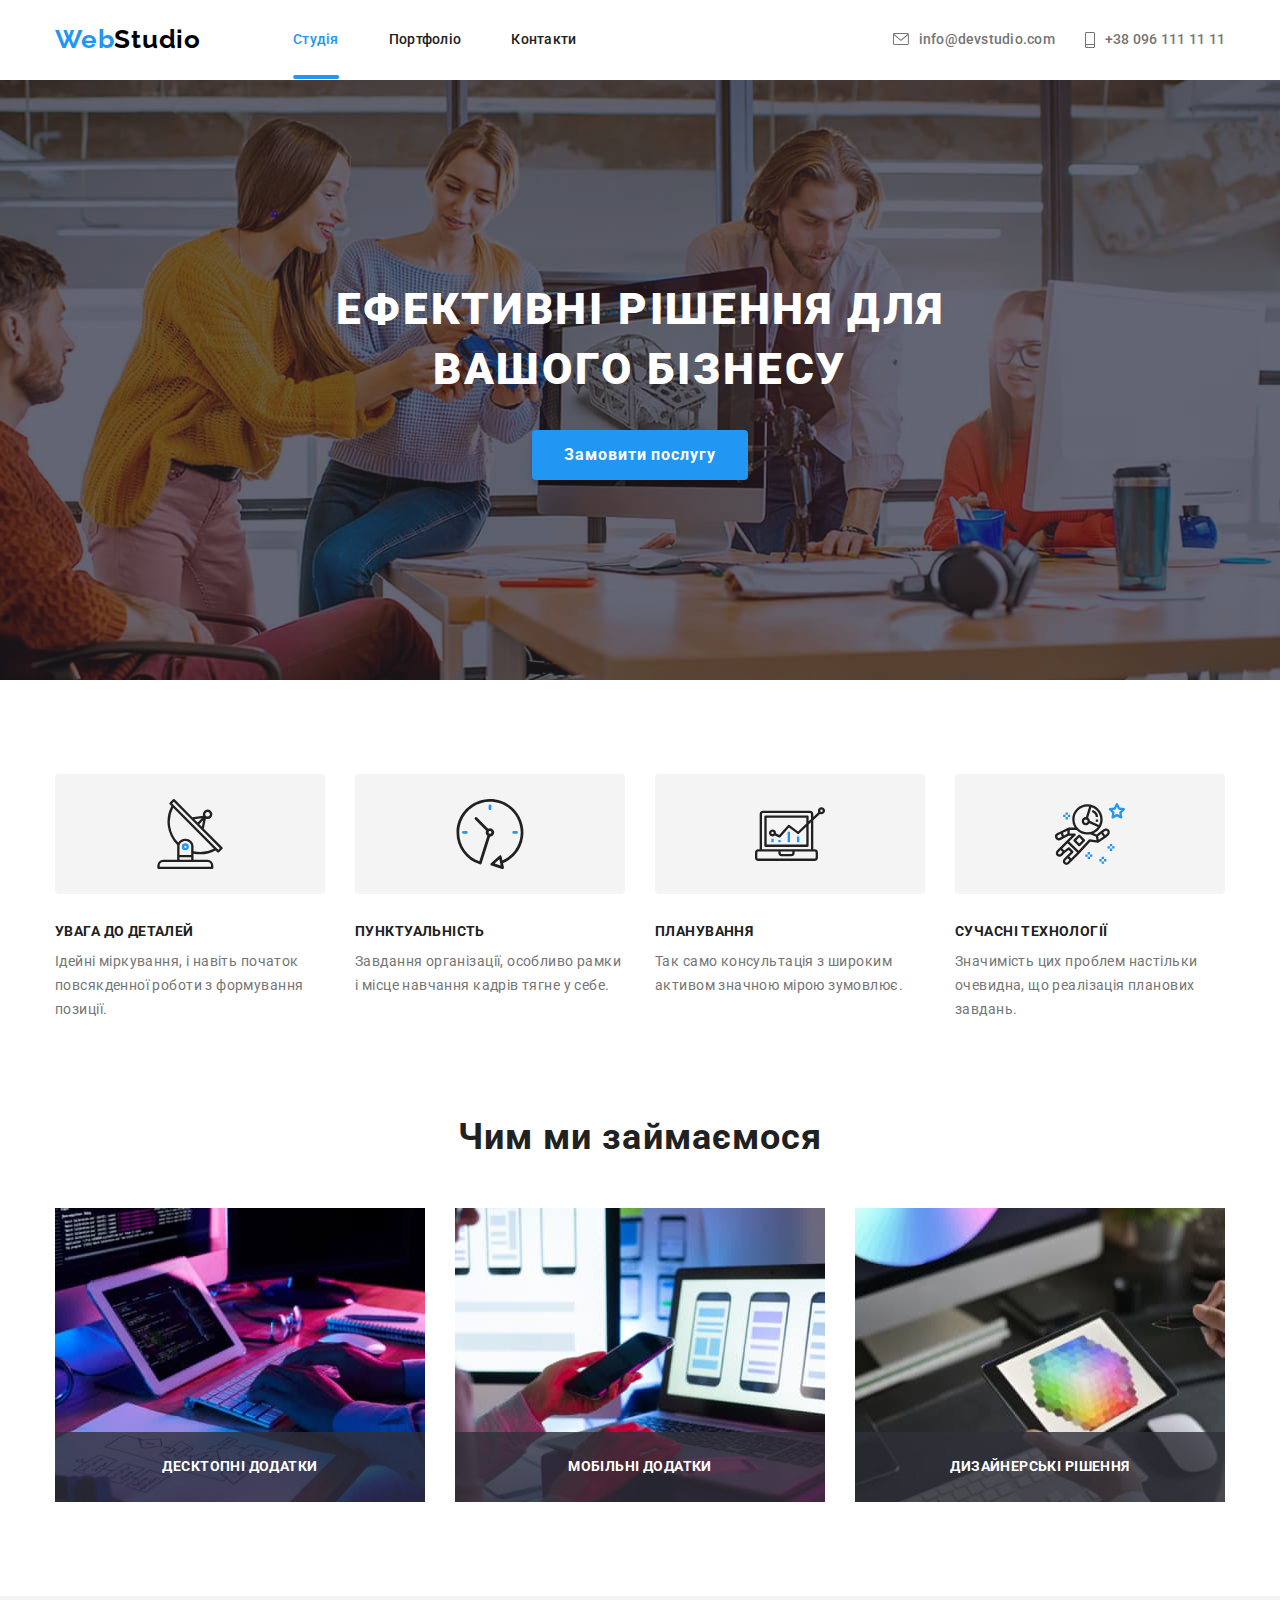
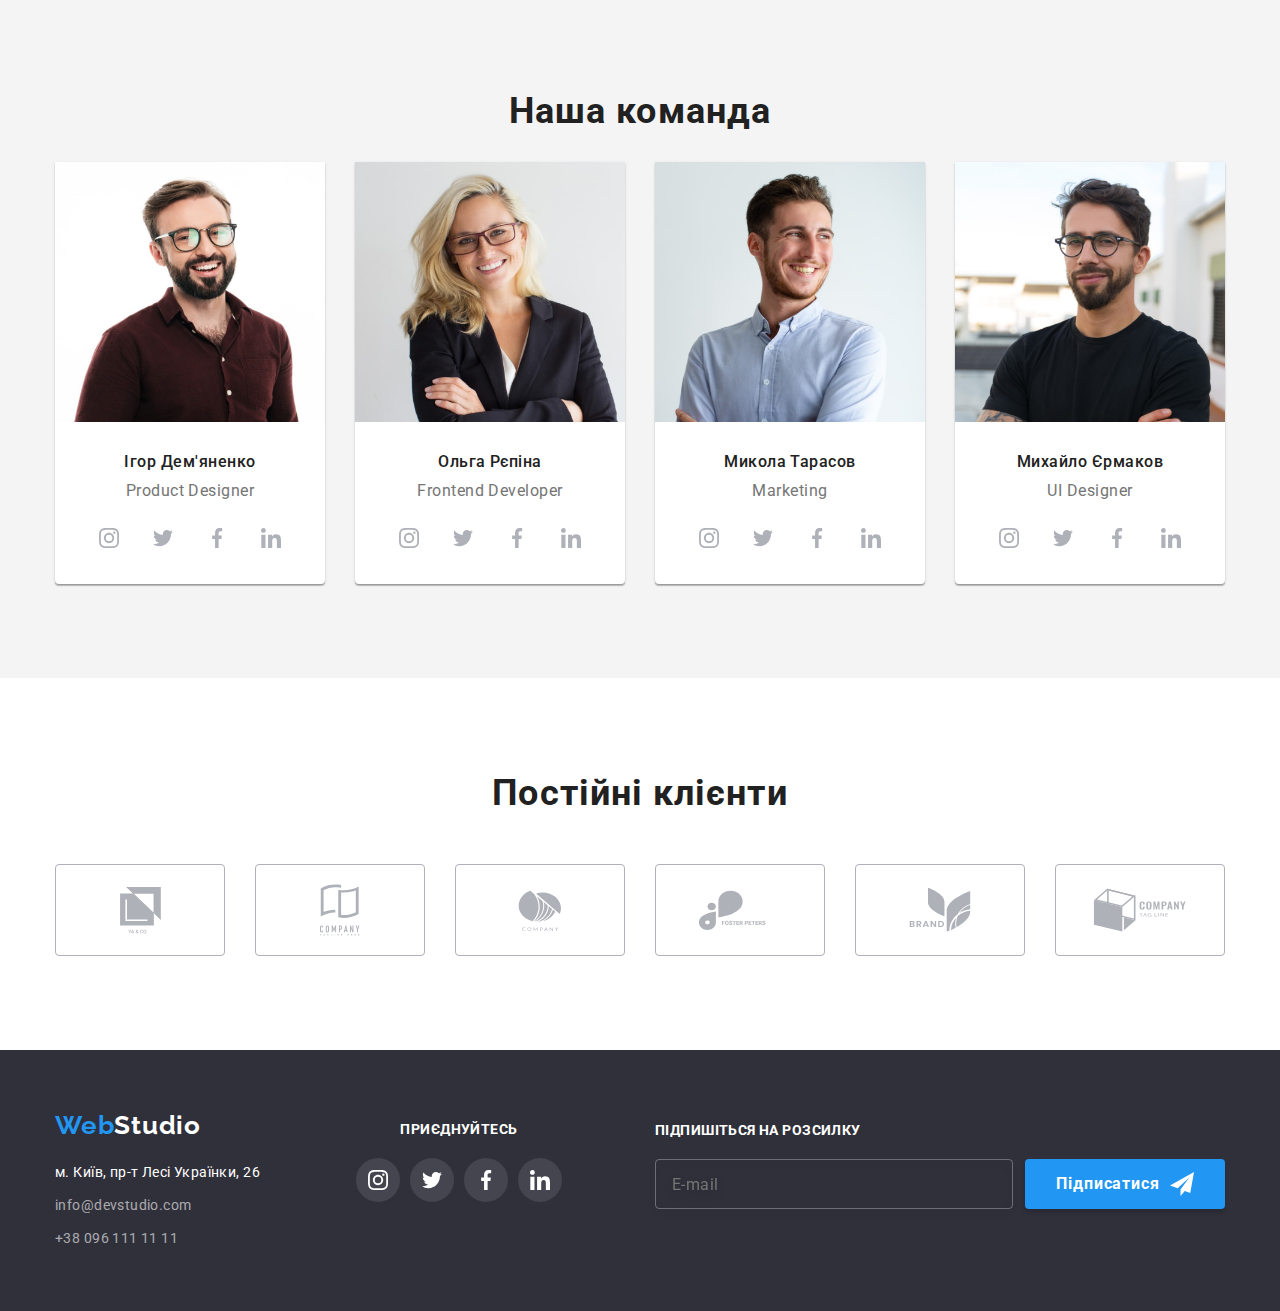
==== commit c1114f0b: "Оптимізує стилі" ====
--- a/index.html
+++ b/index.html
@@ -269,7 +269,11 @@
             <li class="job__item">
               <a href="#" class="job__link"
                 ><img
-                  src="./images/job1.jpg"
+                  srcset="
+                  ./images/job1_1200.jpg 1x,
+                  ./images/job1_1200_2x.jpg 2x
+                  "
+                  src="./images/job1_1200.jpg"
                   alt="Наші проекти"
                   width="370"
                   height="294"
@@ -283,7 +287,11 @@
             <li class="job__item">
               <a href="#" class="job__link"
                 ><img
-                  src="./images/job2.jpg"
+                  srcset="
+                  ./images/job2_1200.jpg 1x,
+                  ./images/job2_1200_2x.jpg 2x
+                  "
+                  src="./images/job2_1200.jpg"
                   alt="Наші проекти"
                   width="370"
                   height="294"
@@ -297,7 +305,11 @@
             <li class="job__item">
               <a href="#" class="job__link"
                 ><img
-                  src="./images/job3.jpg"
+                  srcset="
+                  ./images/job3_1200.jpg 1x,
+                  ./images/job3_1200_2x.jpg 2x
+                  "
+                  src="./images/job3_1200.jpg"
                   alt="Наші проекти"
                   width="370"
                   height="294"
@@ -318,7 +330,15 @@
           <ul class="team-list">
             <li class="team-list__item">
               <img
-                src="./images/team1.jpg"
+                srcset="
+                ./images/team1_480.jpg  480w,
+                ./images/team1_480_2x.jpg  900w,
+                ./images/team1_768.jpg  354w,
+                ./images/team1_768_2x.jpg  708w,
+                ./images/team1_1200.jpg  270w,
+                ./images/team1_1200_2x.jpg  540w,
+                "
+                src="./images/team1_480.jpg"
                 width="450"
                 height="460"
                 alt="Ігорь Дем'яненко"
@@ -361,7 +381,15 @@
             </li>
             <li class="team-list__item">
               <img
-                src="./images/team2.jpg"
+                srcset="
+                ./images/team2_480.jpg  480w,
+                ./images/team2_480_2x.jpg  900w,
+                ./images/team2_768.jpg  354w,
+                ./images/team2_768_2x.jpg  708w,
+                ./images/team2_1200.jpg  270w,
+                ./images/team2_1200_2x.jpg  540w,
+                "
+                src="./images/team2_480.jpg"
                 width="450"
                 height="460"
                 alt="Ольга Рєпіна"
@@ -404,7 +432,15 @@
             </li>
             <li class="team-list__item">
               <img
-                src="./images/team3.jpg"
+                srcset="
+                ./images/team3_480.jpg  480w,
+                ./images/team3_480_2x.jpg  900w,
+                ./images/team3_768.jpg  354w,
+                ./images/team3_768_2x.jpg  708w,
+                ./images/team3_1200.jpg  270w,
+                ./images/team3_1200_2x.jpg  540w,
+                "
+                src="./images/team3_480.jpg"
                 width="450"
                 height="460"
                 alt="Микола Тарасов"
@@ -447,7 +483,15 @@
             </li>
             <li class="team-list__item">
               <img
-                src="./images/team4.jpg"
+              srcset="
+                ./images/team4_480.jpg  480w,
+                ./images/team4_480_2x.jpg  900w,
+                ./images/team4_768.jpg  354w,
+                ./images/team4_768_2x.jpg  708w,
+                ./images/team4_1200.jpg  270w,
+                ./images/team4_1200_2x.jpg  540w,
+                "
+                src="./images/team4_480.jpg"
                 width="450"
                 height="460"
                 alt="Михайло Єрмаков"
@@ -668,651 +712,6 @@
         </div>
       </div>
     </footer>
-
-    <!-- <footer class="section section--footer">
-      <div class="container">
-        <div class="footer">
-          <div class="footer-address">
-            <a href="./index.html" class="logo">
-              Web<span class="logo__text logo__text--footer">Studio</span>
-            </a>
-            <address>
-              <ul class="contacts-list contacts-list--footer contacts-list--resets">
-                <li class="contacts-list__item contacts-list__item--footer">
-                  <a
-                    href="mailto:info@devstudio.com"
-                    class="contacts-list__link contacts-list__link--footer contacts-list__link--accent"
-                  >
-                    м. Київ, пр-т Лесі Українки, 26
-                  </a>
-                </li>
-                <li class="contacts-list__item contacts-list__item--footer">
-                  <a
-                    href="mailto:info@devstudio.com"
-                    class="contacts-list__link contacts-list__link--footer"
-                  >
-                    info@devstudio.com
-                  </a>
-                </li>
-                <li class="contacts-list__item contacts-list__item--footer">
-                  <a
-                    href="tel:+380961111111"
-                    class="contacts-list__link contacts-list__link--footer"
-                  >
-                    +38 096 111 11 11
-                  </a>
-                </li>
-              </ul>
-            </address>
-          </div>
-          <div class="social-block">
-            <h3 class="social-block__header">приєднуйтесь</h3>
-            <ul class="socials-list socials-list--footer">
-              <li class="socials-list__item">
-                <a
-                  class="socials-list__link socials-list__link--footer"
-                  href="#"
-                >
-                  <svg
-                    width="20"
-                    height="20"
-                    class="socials-list__icon socials-list__icon--footer"
-                  >
-                    <use href="images/sprite.svg#icon-instagram"></use>
-                  </svg>
-                </a>
-              </li>
-              <li class="socials-list__item">
-                <a
-                  class="socials-list__link socials-list__link--footer"
-                  href="#"
-                >
-                  <svg
-                    width="20"
-                    height="20"
-                    class="socials-list__icon socials-list__icon--footer"
-                  >
-                    <use href="images/sprite.svg#icon-twitter"></use>
-                  </svg>
-                </a>
-              </li>
-              <li class="socials-list__item">
-                <a
-                  class="socials-list__link socials-list__link--footer"
-                  href="#"
-                >
-                  <svg
-                    width="20"
-                    height="20"
-                    class="socials-list__icon socials-list__icon--footer"
-                  >
-                    <use href="images/sprite.svg#icon-facebook"></use>
-                  </svg>
-                </a>
-              </li>
-              <li class="socials-list__item">
-                <a
-                  class="socials-list__link socials-list__link--footer"
-                  href="#"
-                >
-                  <svg
-                    width="20"
-                    height="20"
-                    class="socials-list__icon socials-list__icon--footer"
-                  >
-                    <use href="images/sprite.svg#icon-linkedin"></use>
-                  </svg>
-                </a>
-              </li>
-            </ul>
-          </div>
-          <div class="subscription-block">
-            <label
-              class="subscription-block__header"
-              for="subscription-email-field"
-              >Підпишіться на розсилку</label
-            >
-            <form class="subscription-form">
-              <input
-                type="email"
-                name="email"
-                class="subscription-form__input"
-                placeholder="E-mail"
-                id="subscription-email-field"
-              />
-              <button class="button button--subscription" type="submit">
-                Підписатися
-                <svg
-                  class="button__icon button__icon--footer"
-                  width="24"
-                  height="24"
-                >
-                  <use href="images/sprite.svg#icon-send"></use>
-                </svg>
-              </button>
-            </form>
-          </div>
-        </div>
-      </div>
-    </footer> -->
-
-    <!-- <header class="header-section header-section--page">
-      <div class="container">
-        <div class="header">
-          <a href="./index.html" class="logo">
-            Web<span class="logo__text logo__text--header">Studio</span>
-          </a>
-          <nav class="nav-container">
-            <ul class="nav-list">
-              <li class="nav-list__item">
-                <a
-                  href="./index.html"
-                  class="nav-list__link nav-list__link--active"
-                  >Студія</a
-                >
-              </li>
-              <li class="nav-list__item">
-                <a href="./portfolio.html" class="nav-list__link">Портфоліо</a>
-              </li>
-              <li class="nav-list__item">
-                <a href="#" class="nav-list__link">Контакти</a>
-              </li>
-            </ul>
-          </nav>
-          <ul class="contacts-list">
-            <li class="contacts-list__item contacts-list__item--header">
-              <a href="mailto:info@devstudio.com" class="contacts-list__link">
-                <svg width="16" height="12" class="contacts-list__icon">
-                  <use href="images/sprite.svg#icon-envelope"></use>
-                </svg>
-                info@devstudio.com
-              </a>
-            </li>
-            <li class="contacts-list__item contacts-list__item--header">
-              <a href="tel:+380961111111" class="contacts-list__link">
-                <svg width="10" height="16" class="contacts-list__icon">
-                  <use href="images/sprite.svg#icon-smartphone"></use>
-                </svg>
-                +38 096 111 11 11
-              </a>
-            </li>
-          </ul>
-        </div>
-      </div>
-    </header> -->
-
-    <!-- <main>
-      <section class="section section--hero">
-        <div class="hero">
-          <h1 class="hero__text">ЕФЕКТИВНІ РІШЕННЯ ДЛЯ ВАШОГО БІЗНЕСУ</h1>
-          <button type="button" class="button button--hero" data-modal-open>
-            Замовити послугу
-          </button>
-        </div>
-      </section>
-
-      <section class="section section--features">
-        <div class="container">
-          <ul class="features">
-            <li class="features__item">
-              <div class="features__icon-container">
-                <svg width="70" height="70" class="features__icon">
-                  <use href="images/sprite.svg#icon-antenna"></use>
-                </svg>
-              </div>
-              <h3 class="features__label">УВАГА ДО ДЕТАЛЕЙ</h3>
-              <p class="features__text">
-                Ідейні міркування, і навіть початок повсякденної роботи з
-                формування позиції.
-              </p>
-            </li>
-            <li class="features__item">
-              <div class="features__icon-container">
-                <svg width="70" height="70" class="features__icon">
-                  <use href="images/sprite.svg#icon-clock"></use>
-                </svg>
-              </div>
-              <h3 class="features__label">ПУНКТУАЛЬНІСТЬ</h3>
-              <p class="features__text">
-                Завдання організації, особливо рамки і місце навчання кадрів
-                тягне у себе.
-              </p>
-            </li>
-
-            <li class="features__item">
-              <div class="features__icon-container">
-                <svg width="70" height="70" class="features__icon">
-                  <use href="images/sprite.svg#icon-diagram"></use>
-                </svg>
-              </div>
-              <h3 class="features__label">ПЛАНУВАННЯ</h3>
-              <p class="features__text">
-                Так само консультація з широким активом значною мірою зумовлює.
-              </p>
-            </li>
-            <li class="features__item">
-              <div class="features__icon-container">
-                <svg width="70" height="70" class="features__icon">
-                  <use href="images/sprite.svg#icon-astronaut"></use>
-                </svg>
-              </div>
-              <h3 class="features__label">СУЧАСНІ ТЕХНОЛОГІЇ</h3>
-              <p class="features__text">
-                Значимість цих проблем настільки очевидна, що реалізація
-                планових завдань.
-              </p>
-            </li>
-          </ul>
-        </div>
-      </section>
-
-      <section class="section">
-        <div class="container">
-          <h2 class="section-header">Чим ми займаємося</h2>
-          <ul class="job">
-            <li class="job__item">
-              <a href="#" class="job__link"
-                ><img
-                  src="./images/job1.jpg"
-                  alt="Наші проекти"
-                  width="370"
-                  height="294"
-                  class="job__image"
-                />
-                <div class="job__label-container">
-                  <h3 class="job__label">Десктопні додатки</h3>
-                </div>
-              </a>
-            </li>
-            <li class="job__item">
-              <a href="#" class="job__link"
-                ><img
-                  src="./images/job2.jpg"
-                  alt="Наші проекти"
-                  width="370"
-                  height="294"
-                  class="job__image"
-                />
-                <div class="job__label-container">
-                  <h3 class="job__label">Мобільні додатки</h3>
-                </div>
-              </a>
-            </li>
-            <li class="job__item">
-              <a href="#" class="job__link"
-                ><img
-                  src="./images/job3.jpg"
-                  alt="Наші проекти"
-                  width="370"
-                  height="294"
-                  class="job__image"
-                />
-                <div class="job__label-container">
-                  <h3 class="job__label">Дизайнерські рішення</h3>
-                </div>
-              </a>
-            </li>
-          </ul>
-        </div>
-      </section>
-
-      <section class="section section--team">
-        <div class="container">
-          <h2 class="section-header">Наша команда</h2>
-          <ul class="team-list">
-            <li class="team-list__item">
-              <img
-                src="./images/team1.jpg"
-                width="270"
-                height="260"
-                alt="Ігорь Дем'яненко"
-                class="team-list__image"
-              />
-              <div class="team-list__meta">
-                <h3 class="team-list__name">Ігор Дем'яненко</h3>
-                <p class="team-list__position">Product Designer</p>
-              </div>
-              <ul class="socials-list">
-                <li class="socials-list__item">
-                  <a class="socials-list__link" href="#">
-                    <svg width="20" height="20" class="socials-list__icon">
-                      <use href="images/sprite.svg#icon-instagram"></use>
-                    </svg>
-                  </a>
-                </li>
-                <li class="socials-list__item">
-                  <a class="socials-list__link" href="#">
-                    <svg width="20" height="20" class="socials-list__icon">
-                      <use href="images/sprite.svg#icon-twitter"></use>
-                    </svg>
-                  </a>
-                </li>
-                <li class="socials-list__item">
-                  <a class="socials-list__link" href="#">
-                    <svg width="20" height="20" class="socials-list__icon">
-                      <use href="images/sprite.svg#icon-facebook"></use>
-                    </svg>
-                  </a>
-                </li>
-                <li class="socials-list__item">
-                  <a class="socials-list__link" href="#">
-                    <svg width="20" height="20" class="socials-list__icon">
-                      <use href="images/sprite.svg#icon-linkedin"></use>
-                    </svg>
-                  </a>
-                </li>
-              </ul>
-            </li>
-            <li class="team-list__item">
-              <img
-                src="./images/team2.jpg"
-                width="270"
-                height="260"
-                alt="Ольга Рєпіна"
-                class="team-list__image"
-              />
-              <div class="team-list__meta">
-                <h3 class="team-list__name">Ольга Рєпіна</h3>
-                <p class="team-list__position">Frontend Developer</p>
-              </div>
-              <ul class="socials-list">
-                <li class="socials-list__item">
-                  <a class="socials-list__link" href="#">
-                    <svg width="20" height="20" class="socials-list__icon">
-                      <use href="images/sprite.svg#icon-instagram"></use>
-                    </svg>
-                  </a>
-                </li>
-                <li class="socials-list__item">
-                  <a class="socials-list__link" href="#">
-                    <svg width="20" height="20" class="socials-list__icon">
-                      <use href="images/sprite.svg#icon-twitter"></use>
-                    </svg>
-                  </a>
-                </li>
-                <li class="socials-list__item">
-                  <a class="socials-list__link" href="#">
-                    <svg width="20" height="20" class="socials-list__icon">
-                      <use href="images/sprite.svg#icon-facebook"></use>
-                    </svg>
-                  </a>
-                </li>
-                <li class="socials-list__item">
-                  <a class="socials-list__link" href="#">
-                    <svg width="20" height="20" class="socials-list__icon">
-                      <use href="images/sprite.svg#icon-linkedin"></use>
-                    </svg>
-                  </a>
-                </li>
-              </ul>
-            </li>
-            <li class="team-list__item">
-              <img
-                src="./images/team3.jpg"
-                width="270"
-                height="260"
-                alt="Микола Тарасов"
-                class="team-list__image"
-              />
-              <div class="team-list__meta">
-                <h3 class="team-list__name">Микола Тарасов</h3>
-                <p class="team-list__position">Marketing</p>
-              </div>
-              <ul class="socials-list">
-                <li class="socials-list__item">
-                  <a class="socials-list__link" href="#">
-                    <svg width="20" height="20" class="socials-list__icon">
-                      <use href="images/sprite.svg#icon-instagram"></use>
-                    </svg>
-                  </a>
-                </li>
-                <li class="socials-list__item">
-                  <a class="socials-list__link" href="#">
-                    <svg width="20" height="20" class="socials-list__icon">
-                      <use href="images/sprite.svg#icon-twitter"></use>
-                    </svg>
-                  </a>
-                </li>
-                <li class="socials-list__item">
-                  <a class="socials-list__link" href="#">
-                    <svg width="20" height="20" class="socials-list__icon">
-                      <use href="images/sprite.svg#icon-facebook"></use>
-                    </svg>
-                  </a>
-                </li>
-                <li class="socials-list__item">
-                  <a class="socials-list__link" href="#">
-                    <svg width="20" height="20" class="socials-list__icon">
-                      <use href="images/sprite.svg#icon-linkedin"></use>
-                    </svg>
-                  </a>
-                </li>
-              </ul>
-            </li>
-            <li class="team-list__item">
-              <img
-                src="./images/team4.jpg"
-                width="270"
-                height="260"
-                alt="Михайло Єрмаков"
-                class="team-list__image"
-              />
-              <div class="team-list__meta">
-                <h3 class="team-list__name">Михайло Єрмаков</h3>
-                <p class="team-list__position">UI Designer</p>
-              </div>
-              <ul class="socials-list">
-                <li class="socials-list__item">
-                  <a class="socials-list__link" href="#">
-                    <svg width="20" height="20" class="socials-list__icon">
-                      <use href="images/sprite.svg#icon-instagram"></use>
-                    </svg>
-                  </a>
-                </li>
-                <li class="socials-list__item">
-                  <a class="socials-list__link" href="#">
-                    <svg width="20" height="20" class="socials-list__icon">
-                      <use href="images/sprite.svg#icon-twitter"></use>
-                    </svg>
-                  </a>
-                </li>
-                <li class="socials-list__item">
-                  <a class="socials-list__link" href="#">
-                    <svg width="20" height="20" class="socials-list__icon">
-                      <use href="images/sprite.svg#icon-facebook"></use>
-                    </svg>
-                  </a>
-                </li>
-                <li class="socials-list__item">
-                  <a class="socials-list__link" href="#">
-                    <svg width="20" height="20" class="socials-list__icon">
-                      <use href="images/sprite.svg#icon-linkedin"></use>
-                    </svg>
-                  </a>
-                </li>
-              </ul>
-            </li>
-          </ul>
-        </div>
-      </section>
-
-      <section class="section">
-        <div class="container">
-          <h2 class="section-header">Постійні клієнти</h2>
-          <ul class="clients-list">
-            <li class="clients-list__item">
-              <a href="" class="clients-list__link">
-                <svg width="41" height="46.7" class="clients-list__icon">
-                  <use href="images/sprite.svg#icon-company1"></use>
-                </svg>
-              </a>
-            </li>
-            <li class="clients-list__item">
-              <a href="" class="clients-list__link">
-                <svg width="40" height="52" class="clients-list__icon">
-                  <use href="images/sprite.svg#icon-company2"></use>
-                </svg>
-              </a>
-            </li>
-            <li class="clients-list__item">
-              <a href="" class="clients-list__link">
-                <svg width="43.46" height="41.18" class="clients-list__icon">
-                  <use href="images/sprite.svg#icon-company3"></use>
-                </svg>
-              </a>
-            </li>
-            <li class="clients-list__item">
-              <a href="" class="clients-list__link">
-                <svg width="84.44" height="40.62" class="clients-list__icon">
-                  <use href="images/sprite.svg#icon-company4"></use>
-                </svg>
-              </a>
-            </li>
-            <li class="clients-list__item">
-              <a href="" class="clients-list__link">
-                <svg width="62.54" height="45.43" class="clients-list__icon">
-                  <use href="images/sprite.svg#icon-company5"></use>
-                </svg>
-              </a>
-            </li>
-            <li class="clients-list__item">
-              <a href="" class="clients-list__link">
-                <svg width="93.79" height="43.93" class="clients-list__icon">
-                  <use href="images/sprite.svg#icon-company6"></use>
-                </svg>
-              </a>
-            </li>
-          </ul>
-        </div>
-      </section>
-    </main>
-
-    <footer class="section section--footer">
-      <div class="container">
-        <div class="footer">
-          <div class="footer-address">
-            <a href="./index.html" class="logo">
-              Web<span class="logo__text logo__text--footer">Studio</span>
-            </a>
-            <address>
-              <ul class="contacts-list contacts-list--footer">
-                <li class="contacts-list__item contacts-list__item--footer">
-                  <a
-                    href="mailto:info@devstudio.com"
-                    class="contacts-list__link contacts-list__link--footer contacts-list__link--accent"
-                  >
-                    м. Київ, пр-т Лесі Українки, 26
-                  </a>
-                </li>
-                <li class="contacts-list__item contacts-list__item--footer">
-                  <a
-                    href="mailto:info@devstudio.com"
-                    class="contacts-list__link contacts-list__link--footer"
-                  >
-                    info@devstudio.com
-                  </a>
-                </li>
-                <li class="contacts-list__item contacts-list__item--footer">
-                  <a
-                    href="tel:+380961111111"
-                    class="contacts-list__link contacts-list__link--footer"
-                  >
-                    +38 096 111 11 11
-                  </a>
-                </li>
-              </ul>
-            </address>
-          </div>
-          <div class="social-block">
-            <h3 class="social-block__header">приєднуйтесь</h3>
-            <ul class="socials-list socials-list--footer">
-              <li class="socials-list__item">
-                <a
-                  class="socials-list__link socials-list__link--footer"
-                  href="#"
-                >
-                  <svg
-                    width="20"
-                    height="20"
-                    class="socials-list__icon socials-list__icon--footer"
-                  >
-                    <use href="images/sprite.svg#icon-instagram"></use>
-                  </svg>
-                </a>
-              </li>
-              <li class="socials-list__item">
-                <a
-                  class="socials-list__link socials-list__link--footer"
-                  href="#"
-                >
-                  <svg
-                    width="20"
-                    height="20"
-                    class="socials-list__icon socials-list__icon--footer"
-                  >
-                    <use href="images/sprite.svg#icon-twitter"></use>
-                  </svg>
-                </a>
-              </li>
-              <li class="socials-list__item">
-                <a
-                  class="socials-list__link socials-list__link--footer"
-                  href="#"
-                >
-                  <svg
-                    width="20"
-                    height="20"
-                    class="socials-list__icon socials-list__icon--footer"
-                  >
-                    <use href="images/sprite.svg#icon-facebook"></use>
-                  </svg>
-                </a>
-              </li>
-              <li class="socials-list__item">
-                <a
-                  class="socials-list__link socials-list__link--footer"
-                  href="#"
-                >
-                  <svg
-                    width="20"
-                    height="20"
-                    class="socials-list__icon socials-list__icon--footer"
-                  >
-                    <use href="images/sprite.svg#icon-linkedin"></use>
-                  </svg>
-                </a>
-              </li>
-            </ul>
-          </div>
-          <div class="subscription-block">
-            <label
-              class="subscription-block__header"
-              for="subscription-email-field"
-              >Підпишіться на розсилку</label
-            >
-            <form class="subscription-form">
-              <input
-                type="email"
-                name="email"
-                class="subscription-form__input"
-                placeholder="E-mail"
-                id="subscription-email-field"
-              />
-              <button class="button button--subscription" type="submit">
-                Підписатися
-                <svg
-                  class="button__icon button__icon--footer"
-                  width="24"
-                  height="24"
-                >
-                  <use href="images/sprite.svg#icon-send"></use>
-                </svg>
-              </button>
-            </form>
-          </div>
-        </div>
-      </div>
-    </footer> -->
     <script src="./js/menu.js"></script>
     <script src="./js/modal.js"></script>
   </body>
--- a/css/main.min.css
+++ b/css/main.min.css
@@ -1 +1 @@
-/*! modern-normalize v1.1.0 | MIT License | https://github.com/sindresorhus/modern-normalize */*,::before,::after{box-sizing:border-box}html{-moz-tab-size:4;-o-tab-size:4;tab-size:4}html{line-height:1.15;-webkit-text-size-adjust:100%}body{margin:0}body{font-family:system-ui,-apple-system,"Segoe UI",Roboto,Helvetica,Arial,sans-serif,"Apple Color Emoji","Segoe UI Emoji"}hr{height:0;color:inherit}abbr[title]{-webkit-text-decoration:underline dotted;text-decoration:underline dotted}b,strong{font-weight:bolder}code,kbd,samp,pre{font-family:ui-monospace,SFMono-Regular,Consolas,"Liberation Mono",Menlo,monospace;font-size:1em}small{font-size:80%}sub,sup{font-size:75%;line-height:0;position:relative;vertical-align:baseline}sub{bottom:-0.25em}sup{top:-0.5em}table{text-indent:0;border-color:inherit}button,input,optgroup,select,textarea{font-family:inherit;font-size:100%;line-height:1.15;margin:0}button,select{text-transform:none}button,[type=button],[type=reset],[type=submit]{-webkit-appearance:button}::-moz-focus-inner{border-style:none;padding:0}:-moz-focusring{outline:1px dotted ButtonText}:-moz-ui-invalid{box-shadow:none}legend{padding:0}progress{vertical-align:baseline}::-webkit-inner-spin-button,::-webkit-outer-spin-button{height:auto}[type=search]{-webkit-appearance:textfield;outline-offset:-2px}::-webkit-search-decoration{-webkit-appearance:none}::-webkit-file-upload-button{-webkit-appearance:button;font:inherit}summary{display:list-item}ul,li,h1,h2,h3,h4,p{margin:0;padding:0}li{list-style:none}a{text-decoration:none;color:inherit}.logo{font-size:26px;font-family:Raleway;font-weight:700;line-height:1.19;letter-spacing:.03em;color:#2196f3}.logo__text--header{color:#000}.logo__text--footer{color:#fff}.page-header{position:relative;height:100%}.nav{display:flex;justify-content:space-between;align-items:center;height:100%}.company-logo{display:block;background-color:#2196f3;padding:10px;color:#fff}.menu-button{display:inline-flex;padding:0;margin:0;border:none;background-color:rgba(0,0,0,0);cursor:pointer;z-index:2}.menu-button__icon-cross{display:none;transition:fill 250ms ease-in}.menu-button.is-open .menu-button__icon-cross{display:block}.menu-button:hover .menu-button__icon-cross,.menu-button:focus .menu-button__icon-cross{fill:#2196f3}.menu-button__icon-menu{transition:fill 250ms ease-in}.menu-button.is-open .menu-button__icon-menu{display:none}.menu-button:hover .menu-button__icon-menu,.menu-button:focus .menu-button__icon-menu{fill:#2196f3}@media screen and (min-width: 768px){.menu-button{display:none}}.menu-container{display:none;position:absolute;top:0;right:0;background-color:#fff;width:100%;z-index:1;padding:48px 40px}@media screen and (max-width: 479px){.menu-container{padding:40px 15px}}@media screen and (min-width: 480px){.menu-container{height:796px}}.menu-container.is-open{display:block}@media screen and (min-width: 768px){.menu-container{height:100%;position:static;display:flex;margin:0;padding:0;margin-left:87px;justify-content:space-between}.menu-container.is-open{display:flex}}@media screen and (min-width: 1200px){.menu-container{margin-left:92px}}.nav-list{font-weight:500;font-size:40px;line-height:47px;text-align:center;letter-spacing:.02em}.nav-list__item:focus{color:#2196f3;font-size:33px}.nav-list__link{transition:color 250ms ease-in;color:inherit;position:relative}.nav-list__link:hover,.nav-list__link:focus{color:#2196f3}.nav-list__link--active{color:#2196f3}@media screen and (min-width: 768px){.nav-list__link--active::after{content:"";width:100%;height:4px;position:absolute;left:50%;bottom:-32px;border-radius:4px;background-color:#2196f3;transform:translateX(-50%)}}@media screen and (min-width: 768px){.nav-list{display:flex;flex-direction:row;margin:0;padding:0;gap:50px;align-items:center;font-weight:500;font-size:14px;line-height:16px;letter-spacing:.02em}}@media screen and (max-width: 767px){.nav-list--mobile{display:flex;flex-direction:column;align-items:flex-start;gap:32px}}.contacts-list{font-weight:500;font-size:24px;line-height:28px;letter-spacing:.02em;color:rgba(255,255,255,.6)}@media screen and (max-width: 479px){.contacts-list{font-size:20px}}@media screen and (min-width: 768px){.contacts-list{display:flex;height:100%;flex-direction:column-reverse;justify-content:center;gap:10px;font-weight:500;font-size:12px;line-height:1.16;letter-spacing:.02em}}@media screen and (min-width: 1200px){.contacts-list{flex-direction:row-reverse;align-items:center;gap:30px}}@media screen and (max-width: 479px){.contacts-list--mobile{text-align:left;margin-top:40%}}@media screen and (min-width: 480px)and (max-width: 767px){.contacts-list--mobile{display:flex;flex-direction:column;align-items:flex-start;gap:32px;margin-top:302px}}@media screen and (max-width: 767px){.contacts-list--footer{margin-top:20px;font-style:normal;font-weight:400;font-size:14px;line-height:1.71;text-align:center;letter-spacing:.03em}}.contacts-list__item{color:#757575}.contacts-list__item--active{color:#2196f3}@media screen and (min-width: 320px)and (max-width: 767px){.contacts-list__item--accent{line-height:1.17;letter-spacing:.02em;color:#2196f3;font-size:27px;margin-bottom:10px}}@media screen and (min-width: 480px){.contacts-list__item--accent{font-size:34px}}@media screen and (max-width: 767px){.contacts-list__item--footer:not(:last-child){margin-bottom:8px}}@media screen and (min-width: 768px){.contacts-list__item{font-weight:500;font-size:12px;line-height:1.16;letter-spacing:.02em}}.contacts-list__icon{display:none;fill:#757575;transition:fill 250ms ease-in}.contacts-list__link:hover .contacts-list__icon,.contacts-list__link:focus .contacts-list__icon{fill:#2196f3}@media screen and (min-width: 768px){.contacts-list__icon{display:block}}.contacts-list__link{transition:color 250ms ease-in}.contacts-list__link:hover,.contacts-list__link:focus{color:#2196f3}.contacts-list__link--accent{color:#fff}@media screen and (min-width: 768px){.contacts-list__link{display:flex;align-items:center;gap:8px}}@media screen and (min-width: 1200px){.contacts-list__link{gap:10px}}@media screen and (min-width: 1200px){.contacts-list__text{font-size:14px;line-height:1.14}}.hero{display:flex;justify-content:center;align-items:center;flex-direction:column;height:100%}.hero__text{font-weight:900;font-size:26px;line-height:1.61;text-align:center;letter-spacing:.06em;text-transform:uppercase;color:#fff}@media screen and (min-width: 768px){.hero__text{font-size:26px;max-width:360px}}@media screen and (min-width: 1200px){.hero__text{font-size:44px;line-height:1.36;max-width:none;width:696px}}.modal-container{padding:40px;height:100%}@media screen and (max-width: 479px){.modal-container{padding:40px 15px}}.backdrop{display:inline-block;position:fixed;width:100%;height:100%;z-index:101;overflow-y:scroll;background-color:rgba(0,0,0,.1)}.backdrop--hidden{opacity:0;pointer-events:none;visibility:hidden}.modal{display:flex;flex-direction:column;position:absolute;width:450px;height:609px;left:50%;top:50%;opacity:1;background:#fff;box-shadow:0px 1px 3px rgba(0,0,0,.12),0px 1px 1px rgba(0,0,0,.14),0px 2px 1px rgba(0,0,0,.2);border-radius:4px;transform:translate(-50%, -50%) scale(1);transition-property:transform opacity;transition-duration:250ms;transition-timing-function:cubic-bezier(0.4, 0, 0.2, 1)}@media screen and (max-width: 479px){.modal{width:290px;height:520px}}@media screen and (min-width: 1200px){.modal{width:528px;height:581px}}.modal--hidden{opacity:0;transform:translate(-50%, -50%) scale(1.15)}.modal__header{font-weight:700;font-size:20px;line-height:1.5;text-align:center;letter-spacing:.03em;color:#212121}@media screen and (max-width: 479px){.modal__header{font-size:16px}}@media screen and (min-width: 1200px){.modal__header{line-height:1.15}}.modal-list{margin-top:30px;text-align:center}.modal-list__item{position:relative;margin-top:28px}.modal-list__item--policy{margin-top:20px}.modal-list__placeholder{position:absolute;top:-18px;left:0;font-weight:400;font-size:12px;line-height:1.16;letter-spacing:.01em;color:#757575}.modal-list__placeholder--checkbox{position:static;display:flex;width:16px;height:15px;border:2px solid #212121;border-radius:4px;transition-property:background-color border-color;transition-duration:250ms;transition-timing-function:cubic-bezier(0.4, 0, 0.2, 1)}@media screen and (max-width: 479px){.modal-list__placeholder--checkbox{position:absolute;top:25%;transform:translateY(-50%)}}.modal-list__input--checkbox:checked~.modal-list__placeholder--checkbox{background-color:#2196f3;border-color:#2196f3;background-origin:border-box}.modal-list__icon{position:absolute;top:50%;left:0;margin-left:12px;transform:translateY(-50%);transition-property:fill;transition-duration:250ms;transition-timing-function:cubic-bezier(0.4, 0, 0.2, 1)}.modal-list__input:hover~.modal-list__icon,.modal-list__input:focus~.modal-list__icon{fill:#2196f3}.modal-list__icon--checked{margin:0;position:absolute;top:50%;left:0;fill:none;opacity:0;transform:translateY(-50%);transition-property:opacity;transition-duration:250ms;transition-timing-function:cubic-bezier(0.4, 0, 0.2, 1)}@media screen and (max-width: 479px){.modal-list__icon--checked{top:25%}}@media screen and (min-width: 1200px){.modal-list__icon--checked{left:20px}}.modal-list__input--checkbox:checked~.modal-list__icon--checked{fill:#fff;opacity:1}.modal-list__input{width:448px;height:40px;padding-left:42px;border:1px solid rgba(33,33,33,.2);border-radius:4px;transition-property:border-color;transition-duration:250ms;transition-timing-function:cubic-bezier(0.4, 0, 0.2, 1)}@media screen and (max-width: 479px){.modal-list__input{height:30px}}.modal-list__input:hover,.modal-list__input:focus{border-color:#2196f3;outline:none}.modal-list__input--textarea{height:120px;resize:none;padding:12px 16px}@media screen and (max-width: 479px){.modal-list__input--textarea{height:80px}}.modal-list__input--textarea::-moz-placeholder{font-weight:400;font-size:12px;line-height:14px;letter-spacing:.01em;color:rgba(117,117,117,.5)}.modal-list__input--textarea:-ms-input-placeholder{font-weight:400;font-size:12px;line-height:14px;letter-spacing:.01em;color:rgba(117,117,117,.5)}.modal-list__input--textarea::placeholder{font-weight:400;font-size:12px;line-height:14px;letter-spacing:.01em;color:rgba(117,117,117,.5)}.modal-list__input--checkbox{position:absolute;width:1px;height:1px;overflow:hidden;clip:rect(0 0 0 0)}.modal-list__text{margin-left:8px;font-weight:400;font-size:12px;line-height:1.17;letter-spacing:.03em;color:#757575}@media screen and (max-width: 479px){.modal-list__text{margin-left:20px}}@media screen and (min-width: 1200px){.modal-list__text{font-size:14px;line-height:1.71}}.modal-list__link{text-decoration:underline;text-underline-offset:3px;color:#2196f3}.modal-list__label{position:relative;display:flex}.modal-list__label--policy{display:flex;align-items:center}@media screen and (min-width: 1200px){.modal-list__label--policy{justify-content:center}}.button--modal-btn{width:200px;height:50px;font-weight:700;font-size:16px;line-height:1.88;letter-spacing:.06em;color:#fff;text-align:center;cursor:pointer;border:none;background:#2196f3;box-shadow:0px 4px 4px rgba(0,0,0,.15);border-radius:4px;transition-property:background-color;transition-duration:250ms;transition-timing-function:cubic-bezier(0.4, 0, 0.2, 1)}.button--modal-btn:hover,.button--modal-btn:focus{background-color:#188ce8}.modal-close{display:flex;justify-content:center;align-items:center;position:absolute;top:0;right:0;margin-right:8px;margin-top:8px;width:30px;height:30px;cursor:pointer;border-radius:50%;border:1px solid rgba(0,0,0,.1)}.modal-close__icon{fill:#212121;transition-property:fill;transition-duration:250ms;transition-timing-function:cubic-bezier(0.4, 0, 0.2, 1)}.modal-close:hover .modal-close__icon{fill:#2196f3}.features{display:flex;flex-wrap:wrap;gap:30px}@media screen and (min-width: 768px){.features{display:flex;flex-wrap:wrap;flex-direction:row;gap:30px}}@media screen and (max-width: 767px){.features__item{width:100%}}@media screen and (min-width: 768px){.features__item{width:354px}}@media screen and (min-width: 1200px){.features__item{width:270px}}.features__icon-container{display:flex;justify-content:center;align-items:center;height:120px;border-radius:4px;background-color:#f5f4f4}.features__label{margin-top:30px;font-size:14px;line-height:1.14;letter-spacing:.03em;text-align:center}@media screen and (min-width: 1200px){.features__label{text-align:left}}.features__text{margin-top:10px;color:#757575;line-height:1.71;letter-spacing:.03em}.job{display:flex;margin-top:50px}.job__item{margin-right:30px;position:relative}.job__item:last-child{margin-right:0}.job__image,.job__link{display:block}.job__label-container{display:flex;justify-content:center;align-items:center;position:absolute;width:100%;height:70px;left:0;bottom:0;background:rgba(47,48,58,.8)}.job__label{font-weight:700;font-size:14px;line-height:1.14;text-align:center;letter-spacing:.03em;text-transform:uppercase;color:#fff}.section--team{background-color:#f5f4f4}.team-list{margin-top:30px;display:flex;flex-wrap:wrap;gap:30px}.team-list__item{display:flex;flex-direction:column;align-items:center;width:100%;padding-bottom:24px;text-align:center;background-color:#fff;box-shadow:0px 1px 3px rgba(0,0,0,.12),0px 1px 1px rgba(0,0,0,.14),0px 2px 1px rgba(0,0,0,.2);border-radius:0px 0px 4px 4px}.team-list__item:last-child{margin-right:0}@media screen and (min-width: 768px){.team-list__item{width:354px}}@media screen and (min-width: 1200px){.team-list__item{width:270px}}.team-list__image{display:block}@media screen and (max-width: 479px){.team-list__image{width:100%;height:100%}}@media screen and (min-width: 480px){.team-list__image{width:450px;height:460px}}@media screen and (min-width: 768px){.team-list__image{width:354px;height:374px}}@media screen and (min-width: 1200px){.team-list__image{width:270px;height:260px}}.team-list__meta{padding:30px 5px 0 5px}.team-list__name{font-weight:500;font-size:16px;line-height:1.19;letter-spacing:.03em;color:#212121}.team-list__position{margin-top:10px;font-size:16px;line-height:1.19;letter-spacing:.03em;color:#757575}.socials-text{display:none;margin-top:64px;margin-left:40px;font-weight:500;font-size:18px;line-height:1.22;letter-spacing:.02em;color:#2196f3}@media screen and (max-width: 479px){.socials-text{flex-wrap:wrap;font-size:13px}}@media screen and (max-width: 568px){.socials-text{margin-left:0px}}@media screen and (max-width: 767px){.socials-text{display:flex;gap:10px}}.socials-text__item{display:block;height:22px;padding-right:10px}.socials-text__item:not(:last-child){border-right:1px solid rgba(33,33,33,.2)}.socials-text__link{text-decoration:underline;-webkit-text-decoration-color:rgba(0,0,0,0);text-decoration-color:rgba(0,0,0,0);text-underline-offset:7px;transition:-webkit-text-decoration-color 250ms ease-in;transition:text-decoration-color 250ms ease-in;transition:text-decoration-color 250ms ease-in, -webkit-text-decoration-color 250ms ease-in}.socials-text__link:hover,.socials-text__link:focus{-webkit-text-decoration-color:#2196f3;text-decoration-color:#2196f3}.socials-list{display:flex;justify-content:space-between;width:206px}.socials-list--team{margin-top:16px}.socials-list--footer{display:flex;width:206px;padding:0;margin-top:20px}.socials-list__link{display:flex;height:44px;width:44px;justify-content:center;align-items:center;border-radius:50%;border:none;transition-property:background-color;transition-duration:250ms;transition-timing-function:cubic-bezier(0.4, 0, 0.2, 1)}.socials-list__link:hover{background-color:#2196f3}.socials-list__link:focus{background-color:#2196f3;outline:none}.socials-list__link--footer{background-color:rgba(255,255,255,.1)}.socials-list__icon{fill:#afb1b8;transition-property:fill;transition-duration:250ms;transition-timing-function:cubic-bezier(0.4, 0, 0.2, 1)}.socials-list__link:hover .socials-list__icon{fill:#fff}.socials-list__link:focus .socials-list__icon{fill:#fff}.socials-list__icon--footer{fill:#fff}.social-block{text-align:center}@media screen and (max-width: 767px){.social-block{margin-top:60px}}@media screen and (min-width: 768px){.social-block{margin-top:5px}}@media screen and (min-width: 1200px){.social-block{margin-left:70px;margin-top:12px}}.social-block__header{text-transform:uppercase;font-size:14px;font-weight:700;line-height:1.14;letter-spacing:.03em;color:#fff}.clients-list{margin-top:30px}@media screen and (max-width: 479px){.clients-list{display:inline-block;margin-bottom:-30px}}@media screen and (min-width: 480px){.clients-list{display:flex;flex-wrap:wrap;gap:30px}}@media screen and (min-width: 1200px){.clients-list{margin-top:50px}}.clients-list__link{display:flex;width:210px;height:92px;justify-content:center;align-items:center;border-radius:4px;border:1px solid #afb1b8;transition-property:border-color;transition-duration:250ms;transition-timing-function:cubic-bezier(0.4, 0, 0.2, 1)}@media screen and (min-width: 768px){.clients-list__link{width:226px}}@media screen and (min-width: 1200px){.clients-list__link{width:170px}}.clients-list__link:hover{border-color:#2196f3}.clients-list__link:focus{border-color:#2196f3;outline:none}@media screen and (max-width: 479px){.clients-list__item{margin-bottom:30px}}.clients-list__icon{fill:#afb1b8;transition-property:fill;transition-duration:250ms;transition-timing-function:cubic-bezier(0.4, 0, 0.2, 1)}.clients-list__link:hover .clients-list__icon{fill:#2196f3}.clients-list__link:focus .clients-list__icon{fill:#2196f3}.footer{display:flex}@media screen and (max-width: 767px){.footer{flex-direction:column;align-items:center}}@media screen and (min-width: 768px)and (max-width: 1199px){.footer{flex-direction:row;align-items:flex-start;flex-wrap:wrap;justify-content:center;-moz-column-gap:165px;column-gap:165px;row-gap:60px}}.footer-address{text-align:center;width:231px}@media screen and (min-width: 1200px){.footer-address{text-align:left}}.footer-contacts{display:flex;gap:8px;flex-direction:column;margin-top:20px;font-style:normal;font-weight:400;font-size:14px;line-height:1.71;text-align:center;letter-spacing:.03em}@media screen and (min-width: 1200px){.footer-contacts{gap:9px;text-align:left;width:231px}}.footer-contacts__item{color:rgba(255,255,255,.6)}.footer-contacts__item--active{color:#2196f3}.footer-contacts__icon{display:none;fill:#757575;transition:fill 250ms ease-in}.contacts-list__link:hover .footer-contacts__icon,.contacts-list__link:focus .footer-contacts__icon{fill:#2196f3}.footer-contacts__link{transition:color 250ms ease-in}.footer-contacts__link:hover,.footer-contacts__link:focus{color:#2196f3}.footer-contacts__link--accent{color:#fff}.button{width:200px;padding:10px 0;font-weight:700;font-size:16px;line-height:1.88;letter-spacing:.06em;color:#fff;cursor:pointer;border:none;box-shadow:0px 4px 4px rgba(0,0,0,.15);border-radius:4px;background-color:#2196f3;transition-property:background-color;transition-duration:250ms;transition-timing-function:cubic-bezier(0.4, 0, 0.2, 1)}.button:hover,.button:focus{background-color:#188ce8}.button__icon--footer{margin-left:10px;fill:#fff}.button--subscription{display:flex;justify-content:center;align-items:center}@media screen and (max-width: 1199px){.button--subscription{margin-top:20px}}@media screen and (min-width: 1200px){.button--subscription{margin-left:12px}}.button--hero{width:216px;margin-top:30px}.subscription-block{margin-top:60px;width:100%;text-align:center}@media screen and (min-width: 1200px){.subscription-block{margin-top:12px;text-align:left;margin-left:93px}}.subscription-block__header{text-transform:uppercase;font-size:14px;font-weight:700;line-height:1.14;letter-spacing:.03em;color:#fff}.subscription-form{display:flex;margin-top:20px;flex-direction:column;align-items:center}@media screen and (min-width: 1200px){.subscription-form{flex-direction:row}}.subscription-form__input{width:100%;max-width:480px;height:50px;padding-left:16px;font-weight:400;font-size:16px;line-height:1.25;letter-spacing:.03em;color:rgba(255,255,255,.6);border:1px solid rgba(255,255,255,.3);filter:drop-shadow(0px 4px 4px rgba(0, 0, 0, 0.15));border-radius:4px;background-color:rgba(0,0,0,0);transition-property:border-color;transition-duration:250ms;transition-timing-function:cubic-bezier(0.4, 0, 0.2, 1)}.subscription-form__input:hover,.subscription-form__input:focus{border-color:#2196f3}@media screen and (min-width: 1200px){.subscription-form__input{width:358px}}.filter-list{display:flex;flex-wrap:wrap;row-gap:15px;-moz-column-gap:8px;column-gap:8px}@media screen and (min-width: 768px){.filter-list{justify-content:center}}@media screen and (min-width: 1200px){.filter-list{gap:8px}}.filter-list__btn{padding:6px 22px;font-family:Roboto;font-weight:500;font-size:16px;line-height:1.62;text-align:center;letter-spacing:.03em;border:none;border-radius:4px;background-color:#f5f4f4;transition-property:background-color box-shadow color;transition-duration:250ms;transition-timing-function:cubic-bezier(0.4, 0, 0.2, 1)}.filter-list__btn--active{color:#fff;background-color:#2196f3;box-shadow:0px 3px 1px rgba(0,0,0,.1),0px 1px 2px rgba(0,0,0,.08),0px 2px 2px rgba(0,0,0,.12)}.filter-list__btn:hover,.filter-list__btn:focus{color:#fff;cursor:pointer;background-color:#2196f3;box-shadow:0px 3px 1px rgba(0,0,0,.1),0px 1px 2px rgba(0,0,0,.08),0px 2px 2px rgba(0,0,0,.12);outline:none}.projects-list{margin-top:40px}@media screen and (max-width: 479px){.projects-list{margin-bottom:-30px}}@media screen and (min-width: 480px){.projects-list{display:flex;flex-wrap:wrap;gap:30px}}@media screen and (min-width: 768px){.projects-list{display:flex;flex-wrap:wrap;gap:30px;margin-top:14px}}@media screen and (min-width: 1200px){.projects-list{margin-top:50px}}.projects-list__container{position:relative;overflow:hidden}.projects-list__item{width:100%;transition-property:box-shadow;transition-duration:250ms;transition-timing-function:cubic-bezier(0.4, 0, 0.2, 1)}@media screen and (max-width: 479px){.projects-list__item{margin-bottom:30px}}@media screen and (min-width: 768px){.projects-list__item{width:354px;height:440px}}@media screen and (min-width: 1200px){.projects-list__item{width:370px;height:404px}.projects-list__item:nth-child(3n+3){margin-right:0px}.projects-list__item:nth-last-child(-n+3){margin-bottom:0px}}.projects-list__item:hover{box-shadow:0px 1px 1px rgba(0,0,0,.12),0px 4px 4px rgba(0,0,0,.06),1px 4px 6px rgba(0,0,0,.16)}.projects-list__link .projects-list__image{display:block}.projects-list__image{display:block}@media screen and (max-width: 479px){.projects-list__image{width:100%;height:100%}}@media screen and (min-width: 768px){.projects-list__image{width:354px;height:294px}}@media screen and (min-width: 1200px){.projects-list__image{width:370px;height:294px}}.projects-list__description{font-weight:400;font-size:18px;line-height:1.56;letter-spacing:.03em;color:#fff}@media screen and (max-width: 479px){.projects-list__description{font-size:14px}}.projects-list__overlay{display:flex;justify-content:center;align-items:center;padding:0 24px;position:absolute;width:100%;height:100%;top:0;left:0;background:rgba(33,150,243,.9);transform:translateY(100%);transition-property:transform;transition-duration:250ms;transition-timing-function:cubic-bezier(0.4, 0, 0.2, 1)}.projects-list__item:hover .projects-list__overlay{transform:translateY(0)}@media screen and (min-width: 768px){.projects-list__overlay{width:100%;height:100%}}@media screen and (min-width: 1200px){.projects-list__overlay{width:100%;height:100%}}.projects-list__meta{border:1px solid #eee;border-top:none;padding:20px 24px;overflow:hidden}@media screen and (min-width: 768px){.projects-list__meta{min-height:146px}}@media screen and (min-width: 1200px){.projects-list__meta{min-height:110px}}.projects-list__name{font-weight:700;font-size:18px;line-height:2;letter-spacing:.06em;color:#212121}.projects-list__category{margin-top:4px;font-size:16px;line-height:1.88;letter-spacing:.03em;color:#757575}body{margin:0 auto;font-family:Roboto,sans-serif;font-size:14px;color:#212121}body.modal-open{overflow:hidden}.container{padding:0 15px;margin:0 auto;height:100%}@media screen and (min-width: 480px){.container{width:480px}}@media screen and (min-width: 768px){.container{width:768px}}@media screen and (min-width: 1200px){.container{width:1200px}}.section{padding:60px 0}@media screen and (min-width: 1200px){.section{padding:94px 0}}.section--header{height:60px}@media screen and (min-width: 768px){.section--header{height:80px}}.section--header--portfolio{border-bottom:1px solid #ececec}.section--header--page{border-bottom:1px solid rgba(0,0,0,0)}.section--footer{background-color:#2f303a}.section--hero{height:400px;background-color:#2f303a;background-image:linear-gradient(to right, rgba(47, 48, 58, 0.4), rgba(47, 48, 58, 0.4)),url(../images/hero_bg_480.jpg);background-repeat:no-repeat;background-position:center;background-size:480px 400px}.section--job{display:none;padding-top:0}@media screen and (min-width: 1200px){.section--job{display:block}}@media screen and (max-width: 479px){.section--clients{text-align:center}}.section--resets{padding:0}.section-header{font-weight:700;font-size:28px;line-height:1.17;text-align:center;letter-spacing:.03em}@media screen and (min-width: 768px){.section-header{font-size:36px}}@media screen and (min-width: 1200px){.section-header{font-size:36px;line-height:1.17}}@media(min-device-pixel-ratio: 2),(-webkit-min-device-pixel-ratio: 2),(min-resolution: 192dpi),(min-resolution: 2dppx){.section--hero{background-image:linear-gradient(to right, rgba(47, 48, 58, 0.4), rgba(47, 48, 58, 0.4)),url(../images/hero_bg_480_2x.jpg);background-size:cover}}@media(min-device-pixel-ratio: 3),(-webkit-min-device-pixel-ratio: 3),(min-resolution: 288dpi),(min-resolution: 3dppx){.section--hero{background-image:linear-gradient(to right, rgba(47, 48, 58, 0.4), rgba(47, 48, 58, 0.4)),url(../images/hero_bg_480_3x.jpg);background-size:cover}}@media screen and (min-width: 481px)and (min-device-pixel-ratio: 1),screen and (min-width: 481px)and (-webkit-min-device-pixel-ratio: 1),screen and (min-width: 481px)and (min-resolution: 96dpi),screen and (min-width: 481px)and (min-resolution: 1dppx){.section--hero{background-image:linear-gradient(to right, rgba(47, 48, 58, 0.4), rgba(47, 48, 58, 0.4)),url(../images/hero_bg_768.jpg);background-size:cover}}@media screen and (min-width: 481px)and (min-device-pixel-ratio: 2),screen and (min-width: 481px)and (-webkit-min-device-pixel-ratio: 2),screen and (min-width: 481px)and (min-resolution: 192dpi),screen and (min-width: 481px)and (min-resolution: 2dppx){.section--hero{background-image:linear-gradient(to right, rgba(47, 48, 58, 0.4), rgba(47, 48, 58, 0.4)),url(../images/hero_bg_768_2x.jpg);background-size:cover}}@media screen and (min-width: 481px)and (min-device-pixel-ratio: 3),screen and (min-width: 481px)and (-webkit-min-device-pixel-ratio: 3),screen and (min-width: 481px)and (min-resolution: 288dpi),screen and (min-width: 481px)and (min-resolution: 3dppx){.section--hero{background-image:linear-gradient(to right, rgba(47, 48, 58, 0.4), rgba(47, 48, 58, 0.4)),url(../images/hero_bg_768_3x.jpg);background-size:cover}}@media screen and (min-width: 1200px)and (min-device-pixel-ratio: 1),screen and (min-width: 1200px)and (-webkit-min-device-pixel-ratio: 1),screen and (min-width: 1200px)and (min-resolution: 96dpi),screen and (min-width: 1200px)and (min-resolution: 1dppx){.section--hero{height:600px;background-image:linear-gradient(to right, rgba(47, 48, 58, 0.4), rgba(47, 48, 58, 0.4)),url(../images/hero_bg_1600.jpg);background-size:cover}}@media screen and (min-width: 1200px)and (min-device-pixel-ratio: 2),screen and (min-width: 1200px)and (-webkit-min-device-pixel-ratio: 2),screen and (min-width: 1200px)and (min-resolution: 192dpi),screen and (min-width: 1200px)and (min-resolution: 2dppx){.section--hero{height:600px;background-image:linear-gradient(to right, rgba(47, 48, 58, 0.4), rgba(47, 48, 58, 0.4)),url(../images/hero_bg_1600_2x.jpg);background-size:cover}}@media screen and (min-width: 1200px)and (min-device-pixel-ratio: 3),screen and (min-width: 1200px)and (-webkit-min-device-pixel-ratio: 3),screen and (min-width: 1200px)and (min-resolution: 288dpi),screen and (min-width: 1200px)and (min-resolution: 3dppx){.section--hero{height:600px;background-image:linear-gradient(to right, rgba(47, 48, 58, 0.4), rgba(47, 48, 58, 0.4)),url(../images/hero_bg_1600_3x.jpg);background-size:cover}}/*# sourceMappingURL=main.min.css.map */+/*! modern-normalize v1.1.0 | MIT License | https://github.com/sindresorhus/modern-normalize */*,::before,::after{box-sizing:border-box}html{-moz-tab-size:4;-o-tab-size:4;tab-size:4}html{line-height:1.15;-webkit-text-size-adjust:100%}body{margin:0}body{font-family:system-ui,-apple-system,"Segoe UI",Roboto,Helvetica,Arial,sans-serif,"Apple Color Emoji","Segoe UI Emoji"}hr{height:0;color:inherit}abbr[title]{-webkit-text-decoration:underline dotted;text-decoration:underline dotted}b,strong{font-weight:bolder}code,kbd,samp,pre{font-family:ui-monospace,SFMono-Regular,Consolas,"Liberation Mono",Menlo,monospace;font-size:1em}small{font-size:80%}sub,sup{font-size:75%;line-height:0;position:relative;vertical-align:baseline}sub{bottom:-0.25em}sup{top:-0.5em}table{text-indent:0;border-color:inherit}button,input,optgroup,select,textarea{font-family:inherit;font-size:100%;line-height:1.15;margin:0}button,select{text-transform:none}button,[type=button],[type=reset],[type=submit]{-webkit-appearance:button}::-moz-focus-inner{border-style:none;padding:0}:-moz-focusring{outline:1px dotted ButtonText}:-moz-ui-invalid{box-shadow:none}legend{padding:0}progress{vertical-align:baseline}::-webkit-inner-spin-button,::-webkit-outer-spin-button{height:auto}[type=search]{-webkit-appearance:textfield;outline-offset:-2px}::-webkit-search-decoration{-webkit-appearance:none}::-webkit-file-upload-button{-webkit-appearance:button;font:inherit}summary{display:list-item}ul,li,h1,h2,h3,h4,p{margin:0;padding:0}li{list-style:none}a{text-decoration:none;color:inherit}.logo{font-size:26px;font-family:Raleway;font-weight:700;line-height:1.19;letter-spacing:.03em;color:#2196f3}.logo__text--header{color:#000}.logo__text--footer{color:#fff}.page-header{position:relative;height:100%}.nav{display:flex;justify-content:space-between;align-items:center;height:100%}.company-logo{display:block;background-color:#2196f3;padding:10px;color:#fff}.menu-button{display:flex;padding:0;margin:0;border:none;background-color:rgba(0,0,0,0);cursor:pointer;z-index:2}.menu-button__icon-cross{display:none;transition-property:fill;transition-duration:250ms;transition-timing-function:cubic-bezier(0.4, 0, 0.2, 1)}.menu-button.is-open .menu-button__icon-cross{display:block}.menu-button:hover .menu-button__icon-cross,.menu-button:focus .menu-button__icon-cross{fill:#2196f3}.menu-button__icon-menu{transition-property:fill;transition-duration:250ms;transition-timing-function:cubic-bezier(0.4, 0, 0.2, 1)}.menu-button.is-open .menu-button__icon-menu{display:none}.menu-button:hover .menu-button__icon-menu,.menu-button:focus .menu-button__icon-menu{fill:#2196f3}@media screen and (min-width: 768px){.menu-button{display:none}}.menu-container{display:none;position:absolute;top:0;right:0;background-color:#fff;width:100%;z-index:1;padding:48px 40px}@media screen and (max-width: 479px){.menu-container{padding:40px 15px}}@media screen and (min-width: 480px){.menu-container{height:796px}}.menu-container.is-open{display:block}@media screen and (min-width: 768px){.menu-container{height:100%;position:static;display:flex;padding:0;margin-left:87px;justify-content:space-between}.menu-container.is-open{display:flex}}@media screen and (min-width: 1200px){.menu-container{margin-left:92px}}.nav-list{font-weight:500;font-size:40px;line-height:1.17;text-align:center;letter-spacing:.02em}@media screen and (min-width: 768px){.nav-list{display:flex;flex-direction:row;margin:0;padding:0;gap:50px;align-items:center;font-size:14px;line-height:1.14}}@media screen and (max-width: 767px){.nav-list--mobile{display:flex;flex-direction:column;align-items:flex-start;gap:32px}}.nav-list__item:focus{color:#2196f3;font-size:33px}.nav-list__link{transition-property:color;transition-duration:250ms;transition-timing-function:cubic-bezier(0.4, 0, 0.2, 1);color:inherit;position:relative}.nav-list__link:hover,.nav-list__link:focus{color:#2196f3}.nav-list__link--active{color:#2196f3}@media screen and (min-width: 768px){.nav-list__link--active::after{content:"";width:100%;height:4px;position:absolute;left:50%;bottom:-32px;border-radius:4px;background-color:#2196f3;transform:translateX(-50%)}}.contacts-list{font-weight:500;font-size:24px;line-height:1.17;letter-spacing:.02em;color:rgba(255,255,255,.6)}@media screen and (max-width: 479px){.contacts-list{font-size:20px}}@media screen and (min-width: 768px){.contacts-list{display:flex;flex-direction:column-reverse;justify-content:center;gap:10px;font-size:12px}}@media screen and (min-width: 1200px){.contacts-list{flex-direction:row-reverse;align-items:center;gap:30px}}@media screen and (max-width: 479px){.contacts-list--mobile{text-align:left;margin-top:40%}}@media screen and (min-width: 480px)and (max-width: 767px){.contacts-list--mobile{display:flex;flex-direction:column;align-items:flex-start;gap:32px;margin-top:302px}}.contacts-list__item{color:#757575}.contacts-list__item--active{color:#2196f3}.contacts-list__item--accent{line-height:1.17;letter-spacing:.02em}@media screen and (max-width: 479px){.contacts-list__item--accent{margin-bottom:32px}}@media screen and (max-width: 767px){.contacts-list__item--accent{color:#2196f3;font-size:27px}}@media screen and (min-width: 480px)and (max-width: 767px){.contacts-list__item--accent{font-size:34px}}.contacts-list__icon{display:none;fill:#757575;transition-property:fill;transition-duration:250ms;transition-timing-function:cubic-bezier(0.4, 0, 0.2, 1)}.contacts-list__link:hover .contacts-list__icon,.contacts-list__link:focus .contacts-list__icon{fill:#2196f3}@media screen and (min-width: 768px){.contacts-list__icon{display:block}}.contacts-list__link{transition:color 250ms ease-in}.contacts-list__link:hover,.contacts-list__link:focus{color:#2196f3}.contacts-list__link--accent{color:#fff}@media screen and (min-width: 768px){.contacts-list__link{display:flex;align-items:center;gap:8px}}@media screen and (min-width: 1200px){.contacts-list__link{gap:10px}}@media screen and (min-width: 1200px){.contacts-list__text{font-size:14px;line-height:1.14}}.hero{display:flex;justify-content:center;align-items:center;flex-direction:column;height:100%}.hero__text{font-weight:900;font-size:26px;line-height:1.61;text-align:center;letter-spacing:.06em;text-transform:uppercase;color:#fff}@media screen and (min-width: 768px){.hero__text{font-size:26px;width:360px}}@media screen and (min-width: 1200px){.hero__text{font-size:44px;line-height:1.36;width:696px}}.modal-container{padding:40px;height:100%}@media screen and (max-width: 479px){.modal-container{padding:40px 15px}}.backdrop{display:inline-block;position:fixed;width:100%;height:100%;z-index:101;overflow-y:scroll;background-color:rgba(0,0,0,.1)}.backdrop--hidden{opacity:0;pointer-events:none;visibility:hidden}.modal{display:flex;flex-direction:column;position:absolute;width:450px;height:609px;left:50%;top:50%;opacity:1;background:#fff;box-shadow:0px 1px 3px rgba(0,0,0,.12),0px 1px 1px rgba(0,0,0,.14),0px 2px 1px rgba(0,0,0,.2);border-radius:4px;transform:translate(-50%, -50%) scale(1);transition-property:transform opacity;transition-duration:250ms;transition-timing-function:cubic-bezier(0.4, 0, 0.2, 1)}@media screen and (max-width: 479px){.modal{width:290px;height:520px}}@media screen and (min-width: 1200px){.modal{width:528px;height:581px}}.modal--hidden{opacity:0;transform:translate(-50%, -50%) scale(1.15)}.modal__header{font-weight:700;font-size:20px;line-height:1.5;text-align:center;letter-spacing:.03em;color:#212121}@media screen and (max-width: 479px){.modal__header{font-size:16px}}@media screen and (min-width: 1200px){.modal__header{line-height:1.15}}.modal-list{margin-top:30px;text-align:center}.modal-list__item{position:relative;margin-top:28px}.modal-list__item--policy{margin-top:20px}.modal-list__placeholder{position:absolute;top:-18px;left:0;font-weight:400;font-size:12px;line-height:1.16;letter-spacing:.01em;color:#757575}.modal-list__placeholder--checkbox{position:static;display:flex;width:16px;height:15px;border:2px solid #212121;border-radius:4px;transition-property:background-color border-color;transition-duration:250ms;transition-timing-function:cubic-bezier(0.4, 0, 0.2, 1)}@media screen and (max-width: 479px){.modal-list__placeholder--checkbox{position:absolute;top:25%;transform:translateY(-50%)}}.modal-list__input--checkbox:checked~.modal-list__placeholder--checkbox{background-color:#2196f3;border-color:#2196f3;background-origin:border-box}.modal-list__icon{position:absolute;top:50%;left:0;margin-left:12px;transform:translateY(-50%);transition-property:fill;transition-duration:250ms;transition-timing-function:cubic-bezier(0.4, 0, 0.2, 1)}.modal-list__input:hover~.modal-list__icon,.modal-list__input:focus~.modal-list__icon{fill:#2196f3}.modal-list__icon--checked{margin:0;position:absolute;top:50%;left:0;fill:none;opacity:0;transform:translateY(-50%);transition-property:opacity;transition-duration:250ms;transition-timing-function:cubic-bezier(0.4, 0, 0.2, 1)}@media screen and (max-width: 479px){.modal-list__icon--checked{top:25%}}@media screen and (min-width: 1200px){.modal-list__icon--checked{left:20px}}.modal-list__input--checkbox:checked~.modal-list__icon--checked{fill:#fff;opacity:1}.modal-list__input{width:448px;height:40px;padding-left:42px;border:1px solid rgba(33,33,33,.2);border-radius:4px;transition-property:border-color;transition-duration:250ms;transition-timing-function:cubic-bezier(0.4, 0, 0.2, 1)}@media screen and (max-width: 479px){.modal-list__input{height:30px}}.modal-list__input:hover,.modal-list__input:focus{border-color:#2196f3;outline:none}.modal-list__input--textarea{height:120px;resize:none;padding:12px 16px}@media screen and (max-width: 479px){.modal-list__input--textarea{height:80px}}.modal-list__input--textarea::-moz-placeholder{font-weight:400;font-size:12px;line-height:14px;letter-spacing:.01em;color:rgba(117,117,117,.5)}.modal-list__input--textarea:-ms-input-placeholder{font-weight:400;font-size:12px;line-height:14px;letter-spacing:.01em;color:rgba(117,117,117,.5)}.modal-list__input--textarea::placeholder{font-weight:400;font-size:12px;line-height:14px;letter-spacing:.01em;color:rgba(117,117,117,.5)}.modal-list__input--checkbox{position:absolute;width:1px;height:1px;overflow:hidden;clip:rect(0 0 0 0)}.modal-list__text{margin-left:8px;font-weight:400;font-size:12px;line-height:1.17;letter-spacing:.03em;color:#757575}@media screen and (max-width: 479px){.modal-list__text{margin-left:20px}}@media screen and (min-width: 1200px){.modal-list__text{font-size:14px;line-height:1.71}}.modal-list__link{text-decoration:underline;text-underline-offset:3px;color:#2196f3}.modal-list__label{position:relative;display:flex}.modal-list__label--policy{display:flex;align-items:center}@media screen and (min-width: 1200px){.modal-list__label--policy{justify-content:center}}.button--modal-btn{width:200px;height:50px;font-weight:700;font-size:16px;line-height:1.88;letter-spacing:.06em;color:#fff;text-align:center;cursor:pointer;border:none;background:#2196f3;box-shadow:0px 4px 4px rgba(0,0,0,.15);border-radius:4px;transition-property:background-color;transition-duration:250ms;transition-timing-function:cubic-bezier(0.4, 0, 0.2, 1)}.button--modal-btn:hover,.button--modal-btn:focus{background-color:#188ce8}.modal-close{display:flex;justify-content:center;align-items:center;position:absolute;top:0;right:0;margin-right:8px;margin-top:8px;width:30px;height:30px;cursor:pointer;border-radius:50%;border:1px solid rgba(0,0,0,.1)}.modal-close__icon{fill:#212121;transition-property:fill;transition-duration:250ms;transition-timing-function:cubic-bezier(0.4, 0, 0.2, 1)}.modal-close:hover .modal-close__icon{fill:#2196f3}.features{display:flex;flex-wrap:wrap;gap:30px}@media screen and (min-width: 768px){.features{display:flex;flex-wrap:wrap;flex-direction:row;gap:30px}}@media screen and (max-width: 767px){.features__item{width:100%}}@media screen and (min-width: 768px){.features__item{width:354px}}@media screen and (min-width: 1200px){.features__item{width:270px}}.features__icon-container{display:flex;justify-content:center;align-items:center;height:120px;border-radius:4px;background-color:#f5f4f4}.features__label{margin-top:30px;font-size:14px;line-height:1.14;letter-spacing:.03em;text-align:center}@media screen and (min-width: 1200px){.features__label{text-align:left}}.features__text{margin-top:10px;color:#757575;line-height:1.71;letter-spacing:.03em}.job{display:flex;margin-top:50px;gap:30px}.job__item{position:relative}.job__image,.job__link{display:block}.job__label-container{display:flex;justify-content:center;align-items:center;position:absolute;width:100%;height:70px;left:0;bottom:0;background:rgba(47,48,58,.8)}.job__label{font-weight:700;font-size:14px;line-height:1.14;text-align:center;letter-spacing:.03em;text-transform:uppercase;color:#fff}.section--team{background-color:#f5f4f4}.team-list{margin-top:30px;display:flex;flex-wrap:wrap;gap:30px}.team-list__item{display:flex;flex-direction:column;align-items:center;width:100%;padding-bottom:24px;text-align:center;background-color:#fff;box-shadow:0px 1px 3px rgba(0,0,0,.12),0px 1px 1px rgba(0,0,0,.14),0px 2px 1px rgba(0,0,0,.2);border-radius:0px 0px 4px 4px}.team-list__item:last-child{margin-right:0}@media screen and (min-width: 768px){.team-list__item{width:354px}}@media screen and (min-width: 1200px){.team-list__item{width:270px}}.team-list__image{display:block}@media screen and (max-width: 479px){.team-list__image{width:100%;height:100%}}@media screen and (min-width: 480px){.team-list__image{width:450px;height:460px}}@media screen and (min-width: 768px){.team-list__image{width:354px;height:374px}}@media screen and (min-width: 1200px){.team-list__image{width:270px;height:260px}}.team-list__meta{padding:30px 5px 0 5px}.team-list__name{font-weight:500;font-size:16px;line-height:1.19;letter-spacing:.03em;color:#212121}.team-list__position{margin-top:10px;font-size:16px;line-height:1.19;letter-spacing:.03em;color:#757575}.socials-text{display:none;margin-top:64px;margin-left:40px;font-weight:500;font-size:18px;line-height:1.22;letter-spacing:.02em;color:#2196f3}@media screen and (max-width: 479px){.socials-text{flex-wrap:wrap;font-size:13px}}@media screen and (max-width: 568px){.socials-text{margin-left:0px}}@media screen and (max-width: 767px){.socials-text{display:flex;gap:10px}}.socials-text__item{display:block;height:22px;padding-right:10px}.socials-text__item:not(:last-child){border-right:1px solid rgba(33,33,33,.2)}.socials-text__link{text-decoration:underline;-webkit-text-decoration-color:rgba(0,0,0,0);text-decoration-color:rgba(0,0,0,0);text-underline-offset:7px;transition:-webkit-text-decoration-color 250ms ease-in;transition:text-decoration-color 250ms ease-in;transition:text-decoration-color 250ms ease-in, -webkit-text-decoration-color 250ms ease-in}.socials-text__link:hover,.socials-text__link:focus{-webkit-text-decoration-color:#2196f3;text-decoration-color:#2196f3}.socials-list{display:flex;justify-content:space-between;width:206px}@media screen and (max-width: 767px){.socials-list{margin-left:auto;margin-right:auto}}.socials-list--team{margin-top:16px}.socials-list--footer{padding:0;margin-top:20px}.socials-list__link{display:flex;height:44px;width:44px;justify-content:center;align-items:center;border-radius:50%;border:none;transition-property:background-color;transition-duration:250ms;transition-timing-function:cubic-bezier(0.4, 0, 0.2, 1)}.socials-list__link:hover{background-color:#2196f3}.socials-list__link:focus{background-color:#2196f3;outline:none}.socials-list__link--footer{background-color:rgba(255,255,255,.1)}.socials-list__icon{fill:#afb1b8;transition-property:fill;transition-duration:250ms;transition-timing-function:cubic-bezier(0.4, 0, 0.2, 1)}.socials-list__link:hover .socials-list__icon{fill:#fff}.socials-list__link:focus .socials-list__icon{fill:#fff}.socials-list__icon--footer{fill:#fff}.social-block{text-align:center}@media screen and (max-width: 767px){.social-block{margin-top:60px}}@media screen and (min-width: 768px){.social-block{margin-top:5px}}@media screen and (min-width: 1200px){.social-block{margin-left:70px;margin-top:12px}}.social-block__header{text-transform:uppercase;font-size:14px;font-weight:700;line-height:1.14;letter-spacing:.03em;color:#fff}.clients-list{margin-top:30px}@media screen and (max-width: 479px){.clients-list{display:inline-block;margin-bottom:-30px}}@media screen and (min-width: 480px){.clients-list{display:flex;flex-wrap:wrap;gap:30px}}@media screen and (min-width: 1200px){.clients-list{margin-top:50px}}.clients-list__link{display:flex;width:210px;height:92px;justify-content:center;align-items:center;border-radius:4px;border:1px solid #afb1b8;transition-property:border-color;transition-duration:250ms;transition-timing-function:cubic-bezier(0.4, 0, 0.2, 1)}@media screen and (min-width: 768px){.clients-list__link{width:226px}}@media screen and (min-width: 1200px){.clients-list__link{width:170px}}.clients-list__link:hover{border-color:#2196f3}.clients-list__link:focus{border-color:#2196f3;outline:none}@media screen and (max-width: 479px){.clients-list__item{margin-bottom:30px}}.clients-list__icon{fill:#afb1b8;transition-property:fill;transition-duration:250ms;transition-timing-function:cubic-bezier(0.4, 0, 0.2, 1)}.clients-list__link:hover .clients-list__icon{fill:#2196f3}.clients-list__link:focus .clients-list__icon{fill:#2196f3}@media screen and (min-width: 768px){.footer{display:flex}}@media screen and (min-width: 768px)and (max-width: 1199px){.footer{flex-direction:row;align-items:flex-start;flex-wrap:wrap;justify-content:center;-moz-column-gap:165px;column-gap:165px;row-gap:60px}}.footer-address{text-align:center}@media screen and (min-width: 1200px){.footer-address{text-align:left;width:231px}}.footer-contacts{display:flex;gap:8px;flex-direction:column;margin-top:20px;font-style:normal;font-weight:400;font-size:14px;line-height:1.71;text-align:center;letter-spacing:.03em}@media screen and (min-width: 1200px){.footer-contacts{gap:9px;text-align:left;width:231px}}.footer-contacts__item{color:rgba(255,255,255,.6)}.footer-contacts__item--active{color:#2196f3}.footer-contacts__icon{display:none;fill:#757575;transition-property:fill;transition-duration:250ms;transition-timing-function:cubic-bezier(0.4, 0, 0.2, 1)}.contacts-list__link:hover .footer-contacts__icon,.contacts-list__link:focus .footer-contacts__icon{fill:#2196f3}.footer-contacts__link{transition-property:color;transition-duration:250ms;transition-timing-function:cubic-bezier(0.4, 0, 0.2, 1)}.footer-contacts__link:hover,.footer-contacts__link:focus{color:#2196f3}.footer-contacts__link--accent{color:#fff}.button{width:200px;padding:10px 0;font-weight:700;font-size:16px;line-height:1.88;letter-spacing:.06em;color:#fff;cursor:pointer;border:none;box-shadow:0px 4px 4px rgba(0,0,0,.15);border-radius:4px;background-color:#2196f3;transition-property:background-color;transition-duration:250ms;transition-timing-function:cubic-bezier(0.4, 0, 0.2, 1)}.button:hover,.button:focus{background-color:#188ce8}.button__icon--footer{margin-left:10px;fill:#fff}.button--subscription{display:flex;justify-content:center;align-items:center}@media screen and (max-width: 1199px){.button--subscription{margin-top:20px}}@media screen and (min-width: 1200px){.button--subscription{margin-left:12px}}.button--hero{width:216px;margin-top:30px}.subscription-block{margin-top:60px;width:100%;text-align:center}@media screen and (min-width: 1200px){.subscription-block{margin-top:12px;text-align:left;margin-left:93px}}.subscription-block__header{text-transform:uppercase;font-size:14px;font-weight:700;line-height:1.14;letter-spacing:.03em;color:#fff}.subscription-form{display:flex;margin-top:20px;flex-direction:column;align-items:center}@media screen and (min-width: 1200px){.subscription-form{flex-direction:row}}.subscription-form__input{width:100%;max-width:480px;height:50px;padding-left:16px;font-weight:400;font-size:16px;line-height:1.25;letter-spacing:.03em;color:rgba(255,255,255,.6);border:1px solid rgba(255,255,255,.3);filter:drop-shadow(0px 4px 4px rgba(0, 0, 0, 0.15));border-radius:4px;background-color:rgba(0,0,0,0);transition-property:border-color;transition-duration:250ms;transition-timing-function:cubic-bezier(0.4, 0, 0.2, 1)}.subscription-form__input:hover,.subscription-form__input:focus{border-color:#2196f3}@media screen and (min-width: 1200px){.subscription-form__input{width:358px}}.filter-list{display:flex;flex-wrap:wrap;row-gap:15px;-moz-column-gap:8px;column-gap:8px}@media screen and (min-width: 768px){.filter-list{justify-content:center}}@media screen and (min-width: 1200px){.filter-list{gap:8px}}.filter-list__btn{padding:6px 22px;font-family:Roboto;font-weight:500;font-size:16px;line-height:1.62;text-align:center;letter-spacing:.03em;border:none;border-radius:4px;background-color:#f5f4f4;transition-property:background-color box-shadow color;transition-duration:250ms;transition-timing-function:cubic-bezier(0.4, 0, 0.2, 1)}.filter-list__btn--active{color:#fff;background-color:#2196f3;box-shadow:0px 3px 1px rgba(0,0,0,.1),0px 1px 2px rgba(0,0,0,.08),0px 2px 2px rgba(0,0,0,.12)}.filter-list__btn:hover,.filter-list__btn:focus{color:#fff;cursor:pointer;background-color:#2196f3;box-shadow:0px 3px 1px rgba(0,0,0,.1),0px 1px 2px rgba(0,0,0,.08),0px 2px 2px rgba(0,0,0,.12);outline:none}.projects-list{margin-top:40px}@media screen and (max-width: 479px){.projects-list{margin-bottom:-30px}}@media screen and (min-width: 480px){.projects-list{display:flex;flex-wrap:wrap;gap:30px}}@media screen and (min-width: 768px){.projects-list{margin-top:30px}}@media screen and (min-width: 1200px){.projects-list{margin-top:50px}}.projects-list__container{position:relative;overflow:hidden}.projects-list__item{width:100%;transition-property:box-shadow;transition-duration:250ms;transition-timing-function:cubic-bezier(0.4, 0, 0.2, 1)}@media screen and (max-width: 479px){.projects-list__item{margin-bottom:30px}}@media screen and (min-width: 768px){.projects-list__item{width:354px;height:440px}}@media screen and (min-width: 1200px){.projects-list__item{width:370px;height:404px}}.projects-list__item:hover{box-shadow:0px 1px 1px rgba(0,0,0,.12),0px 4px 4px rgba(0,0,0,.06),1px 4px 6px rgba(0,0,0,.16)}.projects-list__link{display:block}.projects-list__image{display:block}@media screen and (max-width: 479px){.projects-list__image{width:100%;height:100%}}@media screen and (min-width: 768px){.projects-list__image{width:354px;height:294px}}@media screen and (min-width: 1200px){.projects-list__image{width:370px;height:294px}}.projects-list__description{font-weight:400;font-size:18px;line-height:1.56;letter-spacing:.03em;color:#fff}@media screen and (max-width: 479px){.projects-list__description{font-size:14px}}.projects-list__overlay{display:flex;justify-content:center;align-items:center;padding:0 24px;position:absolute;width:100%;height:100%;top:0;left:0;background:rgba(33,150,243,.9);transform:translateY(100%);transition-property:transform;transition-duration:250ms;transition-timing-function:cubic-bezier(0.4, 0, 0.2, 1)}.projects-list__item:hover .projects-list__overlay{transform:translateY(0)}@media screen and (min-width: 768px){.projects-list__overlay{width:100%;height:100%}}@media screen and (min-width: 1200px){.projects-list__overlay{width:100%;height:100%}}.projects-list__meta{border:1px solid #eee;border-top:none;padding:20px 24px;overflow:hidden}@media screen and (min-width: 768px){.projects-list__meta{min-height:146px}}@media screen and (min-width: 1200px){.projects-list__meta{min-height:110px}}.projects-list__name{font-weight:700;font-size:18px;line-height:2;letter-spacing:.06em;color:#212121}.projects-list__category{margin-top:4px;font-size:16px;line-height:1.88;letter-spacing:.03em;color:#757575}body{margin:0 auto;font-family:Roboto,sans-serif;font-size:14px;color:#212121}body.modal-open{overflow:hidden}.container{padding:0 15px;margin:0 auto;height:100%}@media screen and (min-width: 480px){.container{width:480px}}@media screen and (min-width: 768px){.container{width:768px}}@media screen and (min-width: 1200px){.container{width:1200px}}.section{padding:60px 0}@media screen and (min-width: 1200px){.section{padding:94px 0}}.section--header{height:60px}@media screen and (min-width: 768px){.section--header{height:80px}}.section--header--portfolio{border-bottom:1px solid #ececec}.section--header--page{border-bottom:1px solid rgba(0,0,0,0)}.section--footer{background-color:#2f303a;padding:60px 0}.section--hero{height:400px;background-color:#2f303a;background-image:linear-gradient(to right, rgba(47, 48, 58, 0.4), rgba(47, 48, 58, 0.4)),url(../images/hero_bg_480.jpg);background-repeat:no-repeat;background-position:center;background-size:480px 400px}.section--job{display:none;padding-top:0}@media screen and (min-width: 1200px){.section--job{display:block}}@media screen and (max-width: 479px){.section--clients{text-align:center}}.section--resets{padding:0}.section-header{font-weight:700;font-size:28px;line-height:1.17;text-align:center;letter-spacing:.03em}@media screen and (min-width: 768px){.section-header{font-size:36px}}@media(min-device-pixel-ratio: 2),(-webkit-min-device-pixel-ratio: 2),(min-resolution: 192dpi),(min-resolution: 2dppx){.section--hero{background-image:linear-gradient(to right, rgba(47, 48, 58, 0.4), rgba(47, 48, 58, 0.4)),url(../images/hero_bg_480_2x.jpg);background-size:cover}}@media(min-device-pixel-ratio: 3),(-webkit-min-device-pixel-ratio: 3),(min-resolution: 288dpi),(min-resolution: 3dppx){.section--hero{background-image:linear-gradient(to right, rgba(47, 48, 58, 0.4), rgba(47, 48, 58, 0.4)),url(../images/hero_bg_480_3x.jpg);background-size:cover}}@media screen and (min-width: 481px)and (min-device-pixel-ratio: 1),screen and (min-width: 481px)and (-webkit-min-device-pixel-ratio: 1),screen and (min-width: 481px)and (min-resolution: 96dpi),screen and (min-width: 481px)and (min-resolution: 1dppx){.section--hero{background-image:linear-gradient(to right, rgba(47, 48, 58, 0.4), rgba(47, 48, 58, 0.4)),url(../images/hero_bg_768.jpg);background-size:cover}}@media screen and (min-width: 481px)and (min-device-pixel-ratio: 2),screen and (min-width: 481px)and (-webkit-min-device-pixel-ratio: 2),screen and (min-width: 481px)and (min-resolution: 192dpi),screen and (min-width: 481px)and (min-resolution: 2dppx){.section--hero{background-image:linear-gradient(to right, rgba(47, 48, 58, 0.4), rgba(47, 48, 58, 0.4)),url(../images/hero_bg_768_2x.jpg);background-size:cover}}@media screen and (min-width: 481px)and (min-device-pixel-ratio: 3),screen and (min-width: 481px)and (-webkit-min-device-pixel-ratio: 3),screen and (min-width: 481px)and (min-resolution: 288dpi),screen and (min-width: 481px)and (min-resolution: 3dppx){.section--hero{background-image:linear-gradient(to right, rgba(47, 48, 58, 0.4), rgba(47, 48, 58, 0.4)),url(../images/hero_bg_768_3x.jpg);background-size:cover}}@media screen and (min-width: 1200px)and (min-device-pixel-ratio: 1),screen and (min-width: 1200px)and (-webkit-min-device-pixel-ratio: 1),screen and (min-width: 1200px)and (min-resolution: 96dpi),screen and (min-width: 1200px)and (min-resolution: 1dppx){.section--hero{height:600px;background-image:linear-gradient(to right, rgba(47, 48, 58, 0.4), rgba(47, 48, 58, 0.4)),url(../images/hero_bg_1600.jpg);background-size:cover}}@media screen and (min-width: 1200px)and (min-device-pixel-ratio: 2),screen and (min-width: 1200px)and (-webkit-min-device-pixel-ratio: 2),screen and (min-width: 1200px)and (min-resolution: 192dpi),screen and (min-width: 1200px)and (min-resolution: 2dppx){.section--hero{height:600px;background-image:linear-gradient(to right, rgba(47, 48, 58, 0.4), rgba(47, 48, 58, 0.4)),url(../images/hero_bg_1600_2x.jpg);background-size:cover}}@media screen and (min-width: 1200px)and (min-device-pixel-ratio: 3),screen and (min-width: 1200px)and (-webkit-min-device-pixel-ratio: 3),screen and (min-width: 1200px)and (min-resolution: 288dpi),screen and (min-width: 1200px)and (min-resolution: 3dppx){.section--hero{height:600px;background-image:linear-gradient(to right, rgba(47, 48, 58, 0.4), rgba(47, 48, 58, 0.4)),url(../images/hero_bg_1600_3x.jpg);background-size:cover}}/*# sourceMappingURL=main.min.css.map */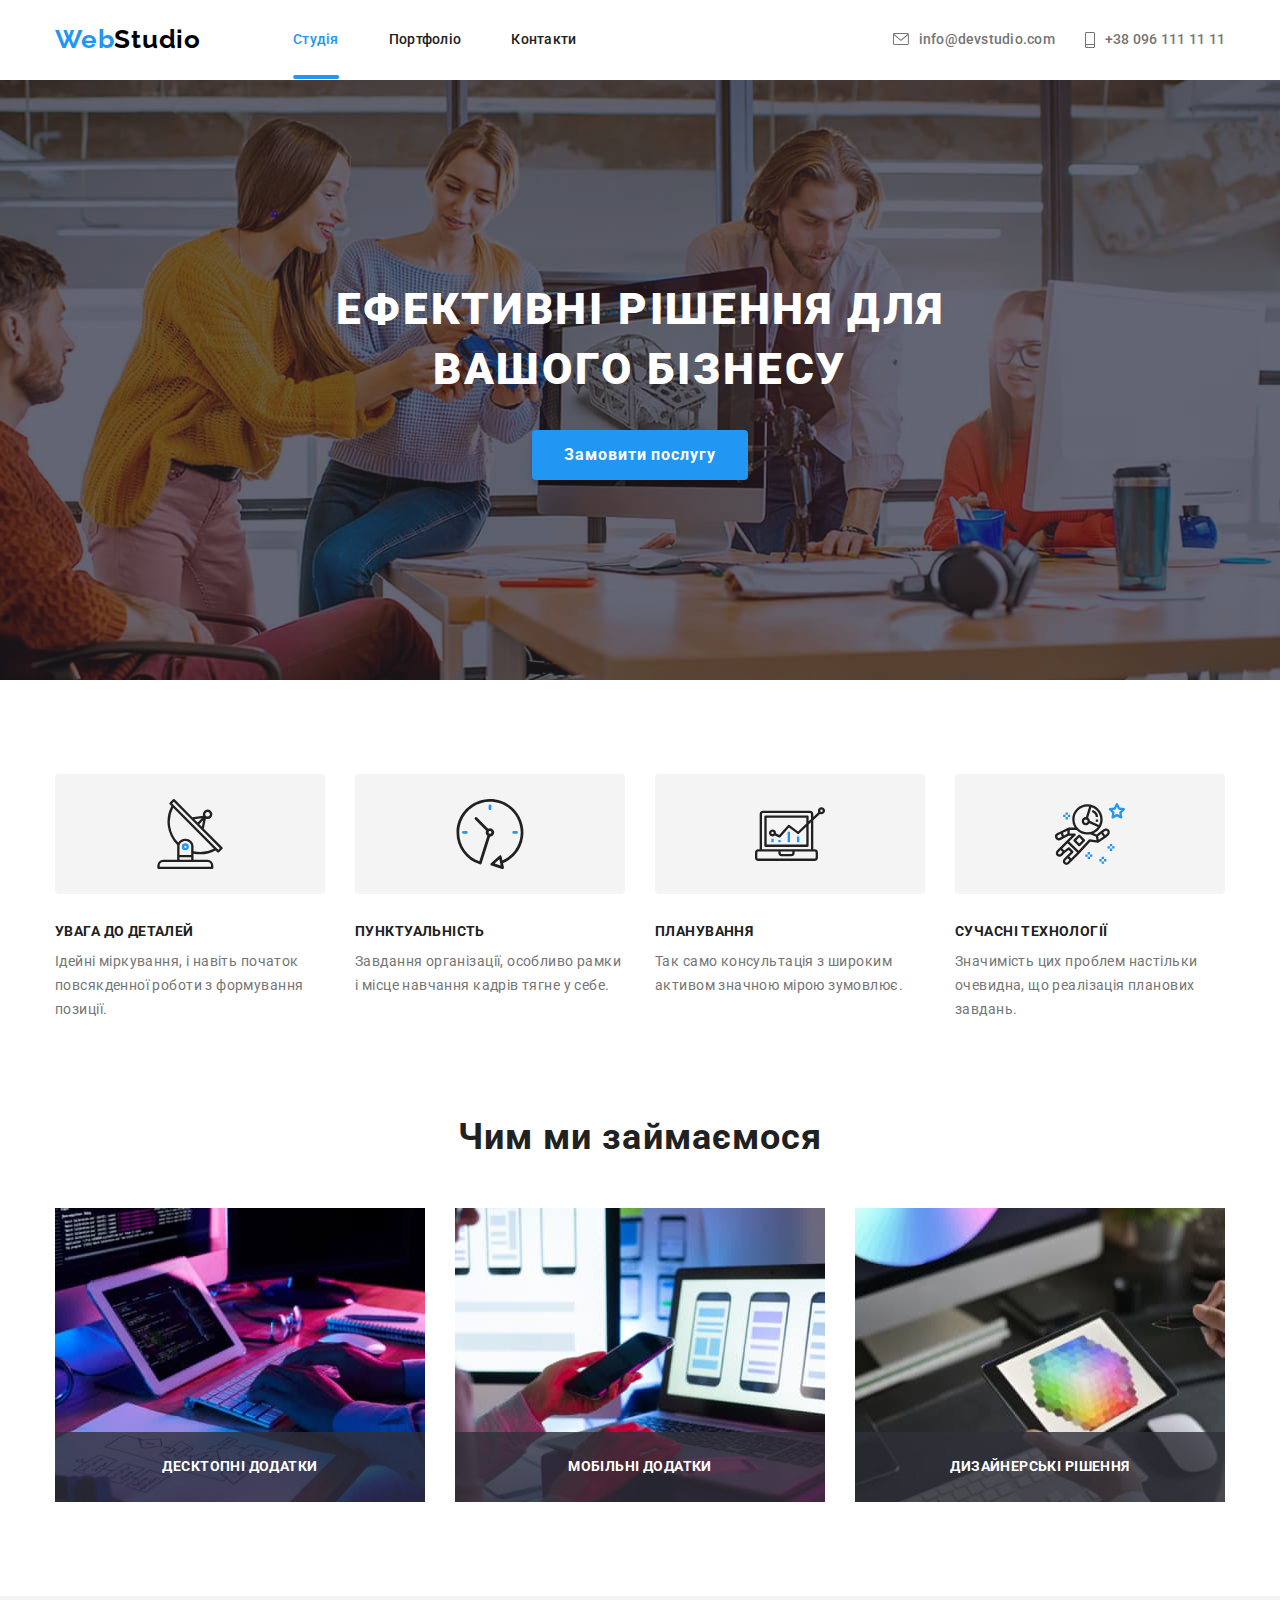
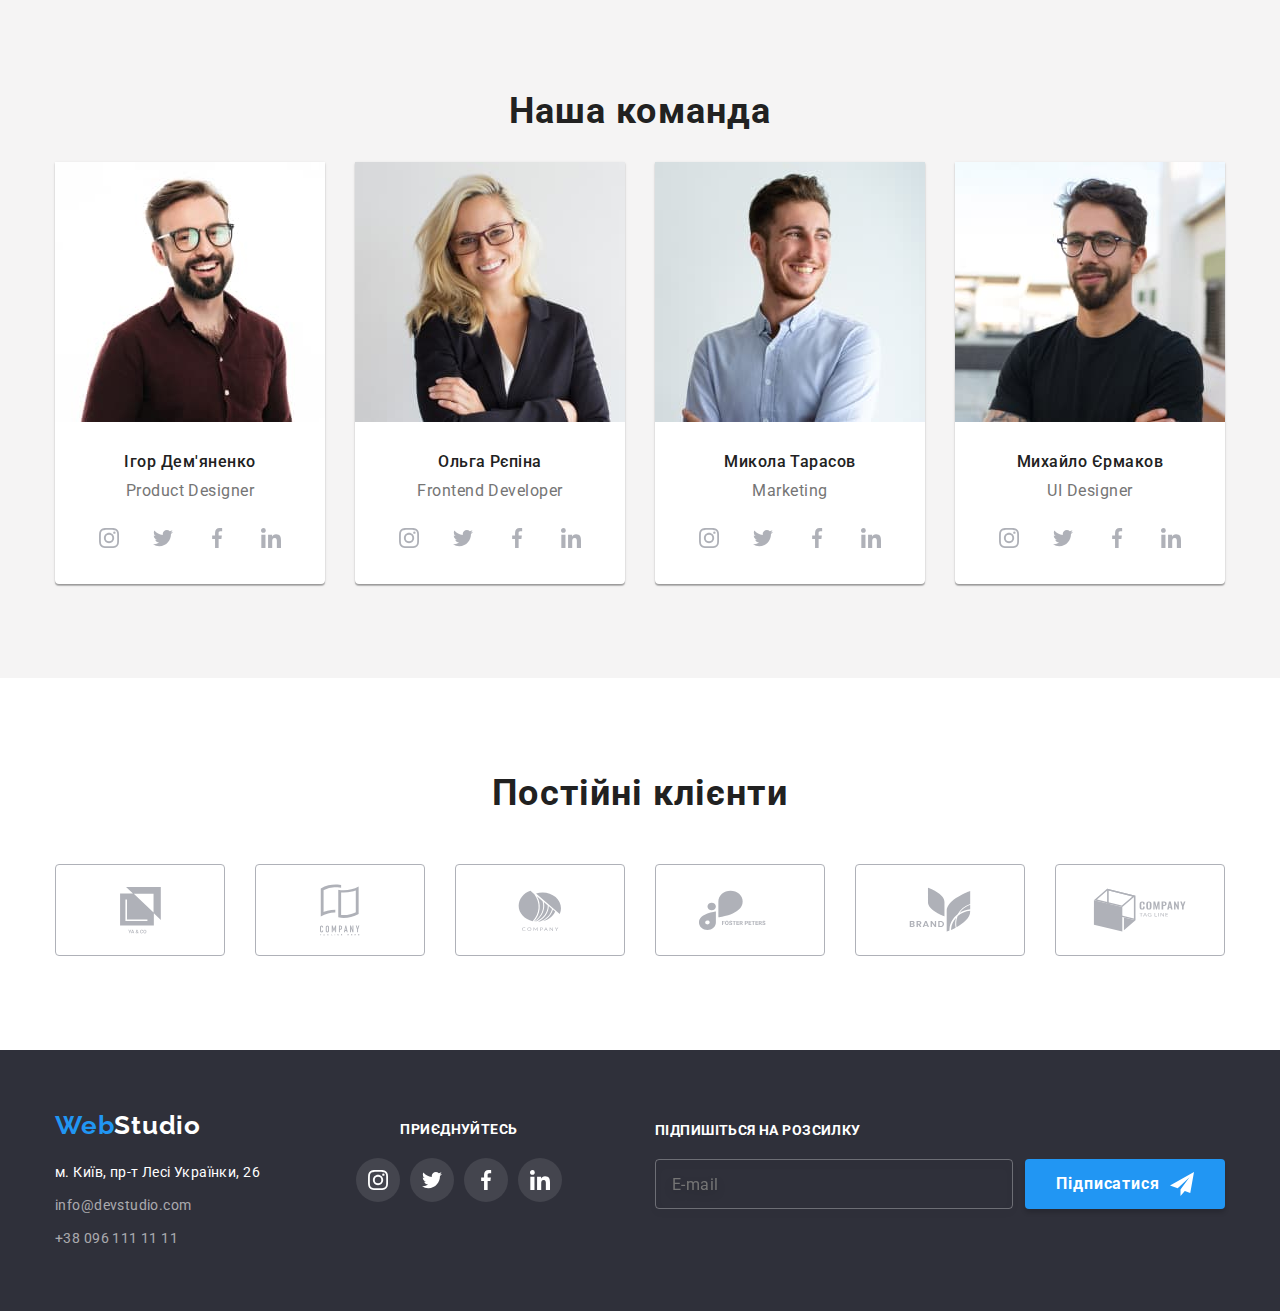
==== commit 2b72e630: "Додає адаптивні зображення та стилі для них" ====
--- a/index.html
+++ b/index.html
@@ -267,13 +267,10 @@
           <h2 class="section-header">Чим ми займаємося</h2>
           <ul class="job">
             <li class="job__item">
-              <a href="#" class="job__link"
-                ><img
-                  srcset="
-                  ./images/job1_1200.jpg 1x,
-                  ./images/job1_1200_2x.jpg 2x
-                  "
+              <a href="#" class="job__link">
+                <img
                   src="./images/job1_1200.jpg"
+                  srcset="./images/job1_1200_2x.jpg 2x"
                   alt="Наші проекти"
                   width="370"
                   height="294"
@@ -285,13 +282,10 @@
               </a>
             </li>
             <li class="job__item">
-              <a href="#" class="job__link"
-                ><img
-                  srcset="
-                  ./images/job2_1200.jpg 1x,
-                  ./images/job2_1200_2x.jpg 2x
-                  "
+              <a href="#" class="job__link">
+                <img
                   src="./images/job2_1200.jpg"
+                  srcset="./images/job2_1200_2x.jpg 2x"
                   alt="Наші проекти"
                   width="370"
                   height="294"
@@ -303,13 +297,10 @@
               </a>
             </li>
             <li class="job__item">
-              <a href="#" class="job__link"
-                ><img
-                  srcset="
-                  ./images/job3_1200.jpg 1x,
-                  ./images/job3_1200_2x.jpg 2x
-                  "
+              <a href="#" class="job__link">
+                <img
                   src="./images/job3_1200.jpg"
+                  srcset="./images/job3_1200_2x.jpg 2x"
                   alt="Наші проекти"
                   width="370"
                   height="294"
@@ -329,21 +320,18 @@
           <h2 class="section-header">Наша команда</h2>
           <ul class="team-list">
             <li class="team-list__item">
-              <img
-                srcset="
-                ./images/team1_480.jpg  480w,
-                ./images/team1_480_2x.jpg  900w,
-                ./images/team1_768.jpg  354w,
-                ./images/team1_768_2x.jpg  708w,
-                ./images/team1_1200.jpg  270w,
-                ./images/team1_1200_2x.jpg  540w,
-                "
+              <picture>
+                <source srcset="./images/team1_768.jpg 1x, ./images/team1_768_2x.jpg 2x" media="(min-width: 768px) and (max-width: 1199px)">
+                <source srcset="./images/team1_1200.jpg 1x, ./images/team1_1200_2x.jpg 2x" media="(min-width: 1200px)">
+                <img
                 src="./images/team1_480.jpg"
+                srcset="./images/team1_480_2x.jpg 2x"
                 width="450"
                 height="460"
                 alt="Ігорь Дем'яненко"
                 class="team-list__image"
-              />
+                />
+              </picture>
               <div class="team-list__meta">
                 <h3 class="team-list__name">Ігор Дем'яненко</h3>
                 <p class="team-list__position">Product Designer</p>
@@ -380,21 +368,18 @@
               </ul>
             </li>
             <li class="team-list__item">
-              <img
-                srcset="
-                ./images/team2_480.jpg  480w,
-                ./images/team2_480_2x.jpg  900w,
-                ./images/team2_768.jpg  354w,
-                ./images/team2_768_2x.jpg  708w,
-                ./images/team2_1200.jpg  270w,
-                ./images/team2_1200_2x.jpg  540w,
-                "
+              <picture>
+                <source srcset="./images/team2_768.jpg 1x, ./images/team2_768_2x.jpg 2x" media="(min-width: 768px) and (max-width: 1199px)">
+                <source srcset="./images/team2_1200.jpg 1x, ./images/team2_1200_2x.jpg 2x" media="(min-width: 1200px)">
+                <img
                 src="./images/team2_480.jpg"
+                srcset="./images/team2_480_2x.jpg 2x"
                 width="450"
                 height="460"
                 alt="Ольга Рєпіна"
                 class="team-list__image"
-              />
+                />
+              </picture>
               <div class="team-list__meta">
                 <h3 class="team-list__name">Ольга Рєпіна</h3>
                 <p class="team-list__position">Frontend Developer</p>
@@ -431,21 +416,18 @@
               </ul>
             </li>
             <li class="team-list__item">
-              <img
-                srcset="
-                ./images/team3_480.jpg  480w,
-                ./images/team3_480_2x.jpg  900w,
-                ./images/team3_768.jpg  354w,
-                ./images/team3_768_2x.jpg  708w,
-                ./images/team3_1200.jpg  270w,
-                ./images/team3_1200_2x.jpg  540w,
-                "
+              <picture>
+                <source srcset="./images/team3_768.jpg 1x, ./images/team3_768_2x.jpg 2x" media="(min-width: 768px) and (max-width: 1199px)">
+                <source srcset="./images/team3_1200.jpg 1x, ./images/team3_1200_2x.jpg 2x" media="(min-width: 1200px)">
+                <img
                 src="./images/team3_480.jpg"
+                srcset="./images/team3_480_2x.jpg 2x"
                 width="450"
                 height="460"
                 alt="Микола Тарасов"
                 class="team-list__image"
-              />
+                />
+              </picture>
               <div class="team-list__meta">
                 <h3 class="team-list__name">Микола Тарасов</h3>
                 <p class="team-list__position">Marketing</p>
@@ -482,21 +464,18 @@
               </ul>
             </li>
             <li class="team-list__item">
-              <img
-              srcset="
-                ./images/team4_480.jpg  480w,
-                ./images/team4_480_2x.jpg  900w,
-                ./images/team4_768.jpg  354w,
-                ./images/team4_768_2x.jpg  708w,
-                ./images/team4_1200.jpg  270w,
-                ./images/team4_1200_2x.jpg  540w,
-                "
+              <picture>
+                <source srcset="./images/team4_768.jpg 1x, ./images/team4_768_2x.jpg 2x" media="(min-width: 768px) and (max-width: 1199px)">
+                <source srcset="./images/team4_1200.jpg 1x, ./images/team4_1200_2x.jpg 2x" media="(min-width: 1200px)">
+                <img
                 src="./images/team4_480.jpg"
+                srcset="./images/team4_480_2x.jpg 2x"
                 width="450"
                 height="460"
                 alt="Михайло Єрмаков"
                 class="team-list__image"
-              />
+                />
+              </picture>
               <div class="team-list__meta">
                 <h3 class="team-list__name">Михайло Єрмаков</h3>
                 <p class="team-list__position">UI Designer</p>
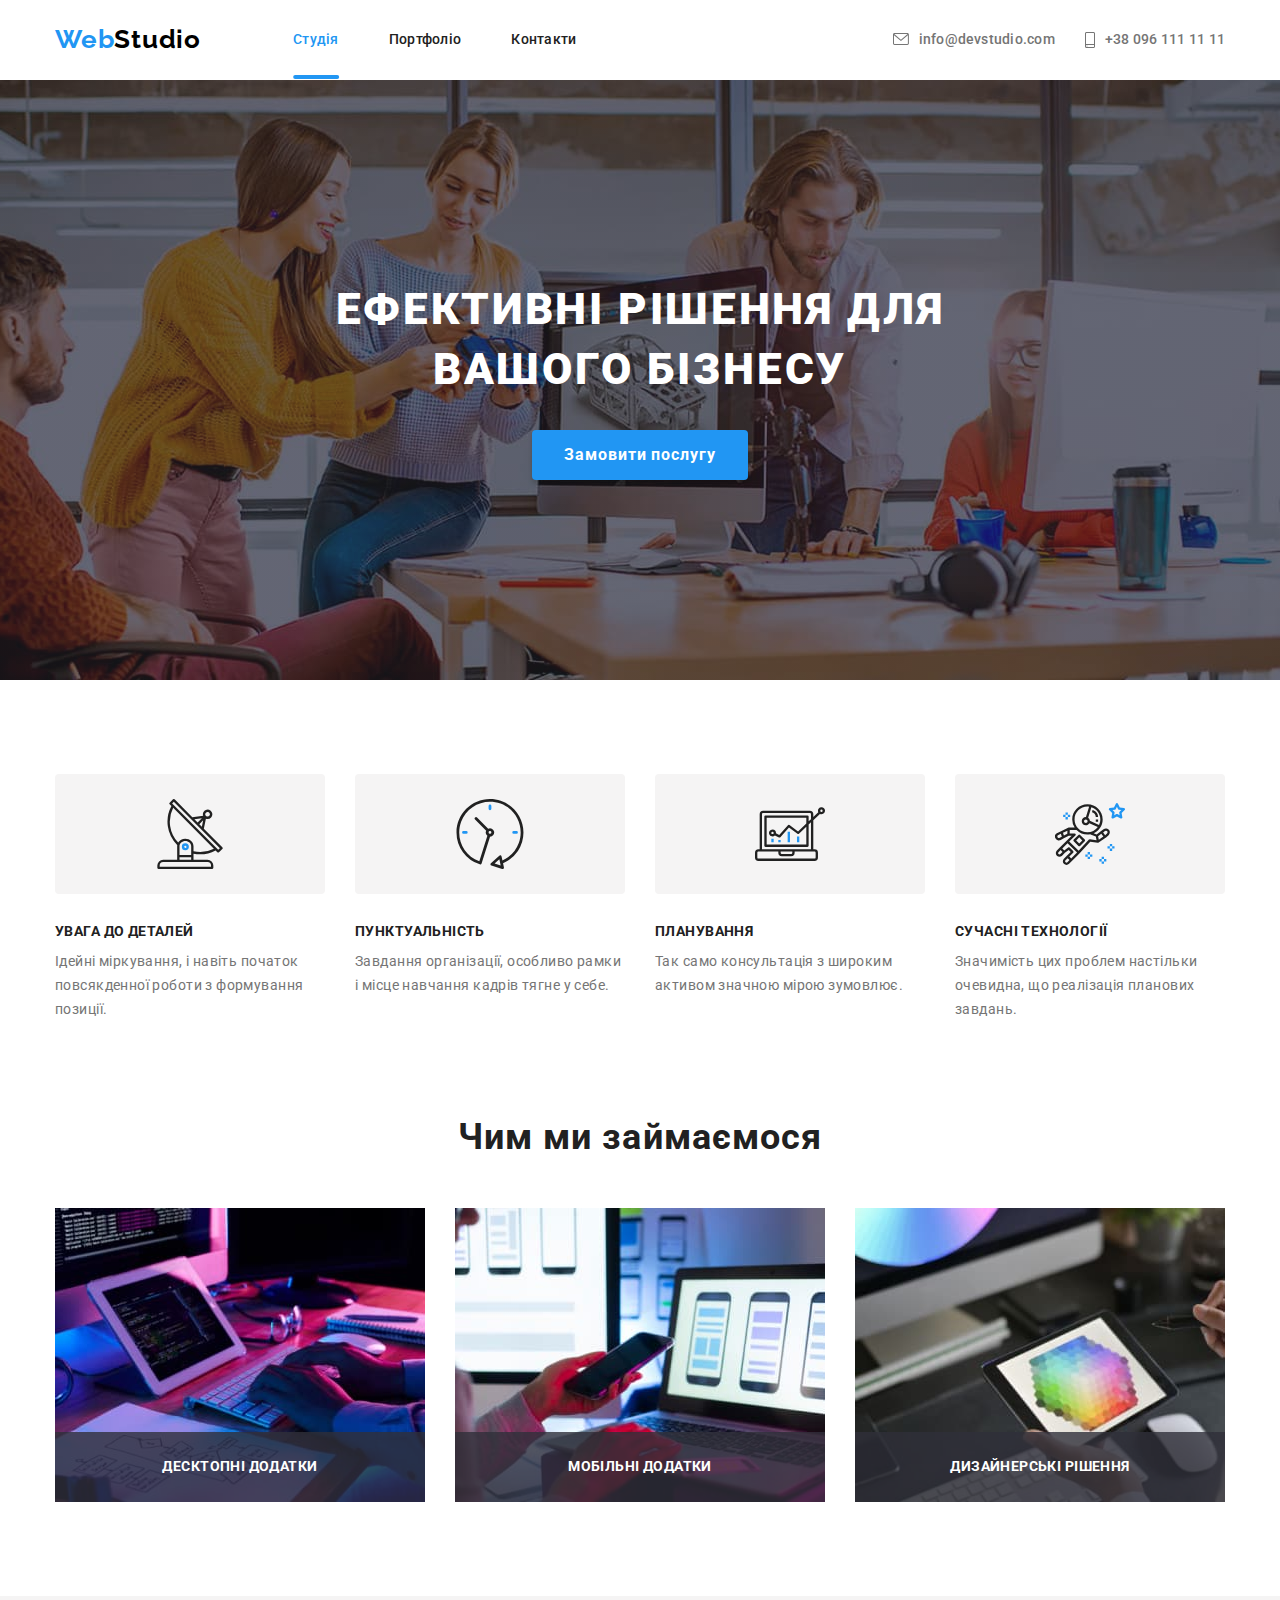
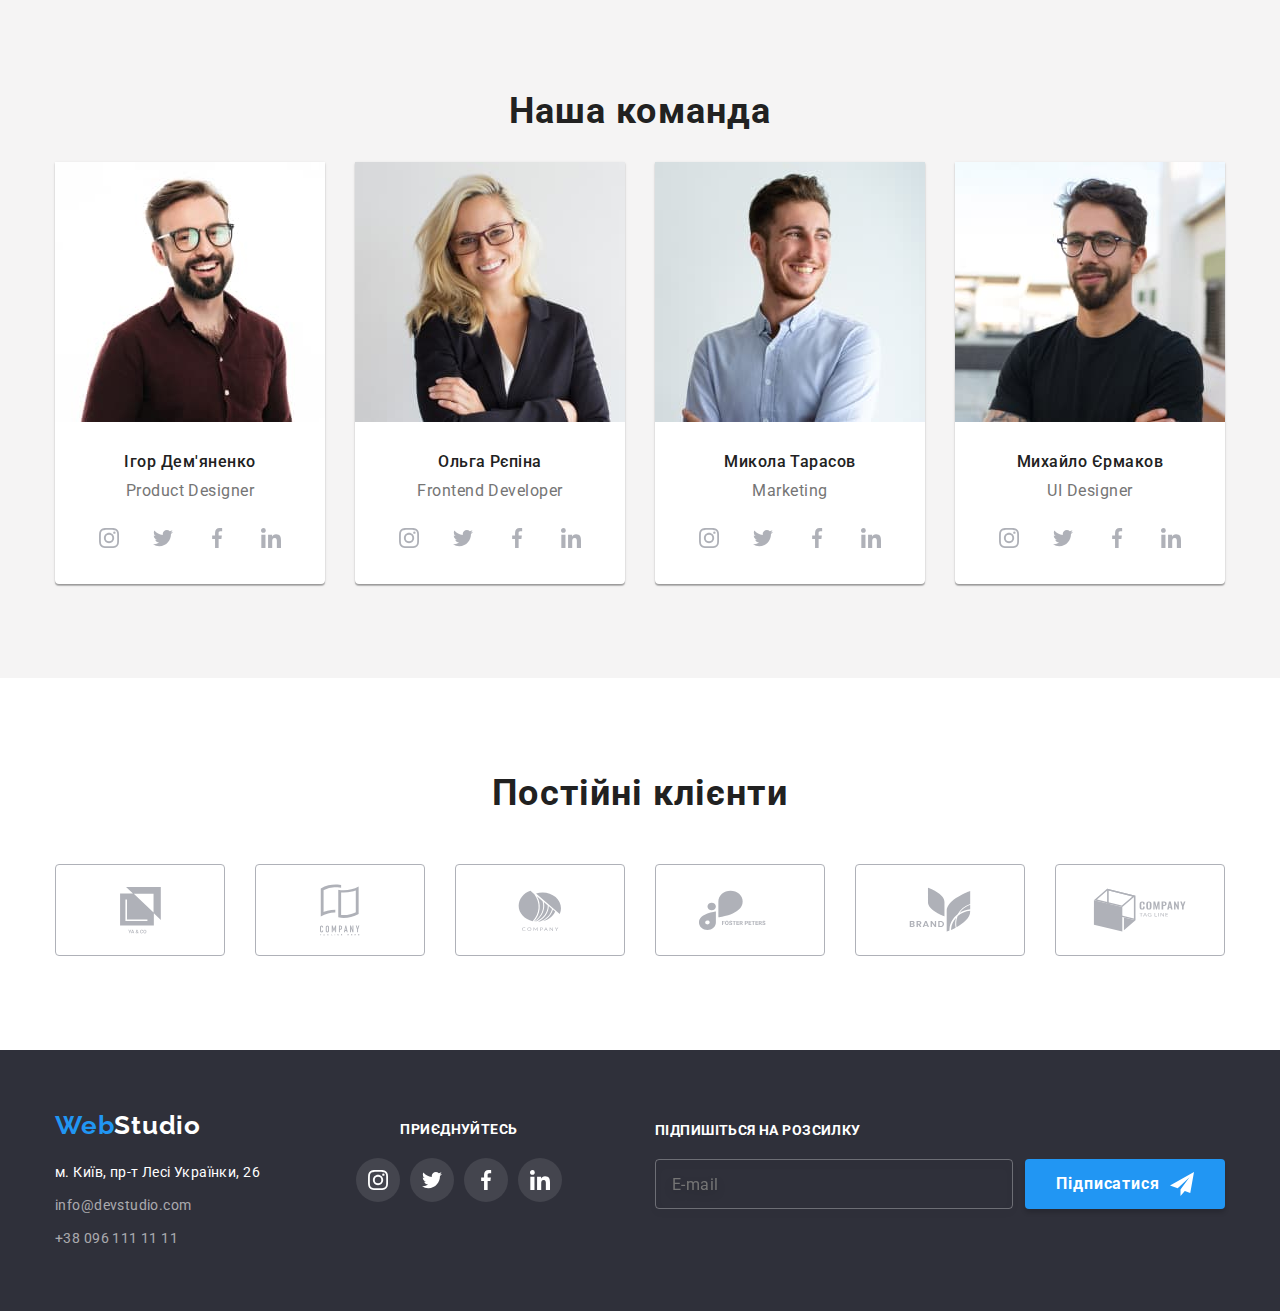
==== commit 746cd1f5: "Виправляє помилки в стилях" ====
--- a/index.html
+++ b/index.html
@@ -138,6 +138,7 @@
                     <a class="nav-list__link" href="#">Контакти</a>
                   </li>
                 </ul>
+                <div class="menu-wrap">
                 <ul class="contacts-list contacts-list--mobile">
                   <li
                     class="contacts-list__item contacts-list__item--accent"
@@ -189,6 +190,7 @@
                     >
                   </li>
                 </ul>
+              </div>
             </div>
           </nav>
         </div>
--- a/css/main.min.css
+++ b/css/main.min.css
@@ -1 +1 @@
-/*! modern-normalize v1.1.0 | MIT License | https://github.com/sindresorhus/modern-normalize */*,::before,::after{box-sizing:border-box}html{-moz-tab-size:4;-o-tab-size:4;tab-size:4}html{line-height:1.15;-webkit-text-size-adjust:100%}body{margin:0}body{font-family:system-ui,-apple-system,"Segoe UI",Roboto,Helvetica,Arial,sans-serif,"Apple Color Emoji","Segoe UI Emoji"}hr{height:0;color:inherit}abbr[title]{-webkit-text-decoration:underline dotted;text-decoration:underline dotted}b,strong{font-weight:bolder}code,kbd,samp,pre{font-family:ui-monospace,SFMono-Regular,Consolas,"Liberation Mono",Menlo,monospace;font-size:1em}small{font-size:80%}sub,sup{font-size:75%;line-height:0;position:relative;vertical-align:baseline}sub{bottom:-0.25em}sup{top:-0.5em}table{text-indent:0;border-color:inherit}button,input,optgroup,select,textarea{font-family:inherit;font-size:100%;line-height:1.15;margin:0}button,select{text-transform:none}button,[type=button],[type=reset],[type=submit]{-webkit-appearance:button}::-moz-focus-inner{border-style:none;padding:0}:-moz-focusring{outline:1px dotted ButtonText}:-moz-ui-invalid{box-shadow:none}legend{padding:0}progress{vertical-align:baseline}::-webkit-inner-spin-button,::-webkit-outer-spin-button{height:auto}[type=search]{-webkit-appearance:textfield;outline-offset:-2px}::-webkit-search-decoration{-webkit-appearance:none}::-webkit-file-upload-button{-webkit-appearance:button;font:inherit}summary{display:list-item}ul,li,h1,h2,h3,h4,p{margin:0;padding:0}li{list-style:none}a{text-decoration:none;color:inherit}.logo{font-size:26px;font-family:Raleway;font-weight:700;line-height:1.19;letter-spacing:.03em;color:#2196f3}.logo__text--header{color:#000}.logo__text--footer{color:#fff}.page-header{position:relative;height:100%}.nav{display:flex;justify-content:space-between;align-items:center;height:100%}.company-logo{display:block;background-color:#2196f3;padding:10px;color:#fff}.menu-button{display:flex;padding:0;margin:0;border:none;background-color:rgba(0,0,0,0);cursor:pointer;z-index:2}.menu-button__icon-cross{display:none;transition-property:fill;transition-duration:250ms;transition-timing-function:cubic-bezier(0.4, 0, 0.2, 1)}.menu-button.is-open .menu-button__icon-cross{display:block}.menu-button:hover .menu-button__icon-cross,.menu-button:focus .menu-button__icon-cross{fill:#2196f3}.menu-button__icon-menu{transition-property:fill;transition-duration:250ms;transition-timing-function:cubic-bezier(0.4, 0, 0.2, 1)}.menu-button.is-open .menu-button__icon-menu{display:none}.menu-button:hover .menu-button__icon-menu,.menu-button:focus .menu-button__icon-menu{fill:#2196f3}@media screen and (min-width: 768px){.menu-button{display:none}}.menu-container{display:none;position:absolute;top:0;right:0;background-color:#fff;width:100%;z-index:1;padding:48px 40px}@media screen and (max-width: 479px){.menu-container{padding:40px 15px}}@media screen and (min-width: 480px){.menu-container{height:796px}}.menu-container.is-open{display:block}@media screen and (min-width: 768px){.menu-container{height:100%;position:static;display:flex;padding:0;margin-left:87px;justify-content:space-between}.menu-container.is-open{display:flex}}@media screen and (min-width: 1200px){.menu-container{margin-left:92px}}.nav-list{font-weight:500;font-size:40px;line-height:1.17;text-align:center;letter-spacing:.02em}@media screen and (min-width: 768px){.nav-list{display:flex;flex-direction:row;margin:0;padding:0;gap:50px;align-items:center;font-size:14px;line-height:1.14}}@media screen and (max-width: 767px){.nav-list--mobile{display:flex;flex-direction:column;align-items:flex-start;gap:32px}}.nav-list__item:focus{color:#2196f3;font-size:33px}.nav-list__link{transition-property:color;transition-duration:250ms;transition-timing-function:cubic-bezier(0.4, 0, 0.2, 1);color:inherit;position:relative}.nav-list__link:hover,.nav-list__link:focus{color:#2196f3}.nav-list__link--active{color:#2196f3}@media screen and (min-width: 768px){.nav-list__link--active::after{content:"";width:100%;height:4px;position:absolute;left:50%;bottom:-32px;border-radius:4px;background-color:#2196f3;transform:translateX(-50%)}}.contacts-list{font-weight:500;font-size:24px;line-height:1.17;letter-spacing:.02em;color:rgba(255,255,255,.6)}@media screen and (max-width: 479px){.contacts-list{font-size:20px}}@media screen and (min-width: 768px){.contacts-list{display:flex;flex-direction:column-reverse;justify-content:center;gap:10px;font-size:12px}}@media screen and (min-width: 1200px){.contacts-list{flex-direction:row-reverse;align-items:center;gap:30px}}@media screen and (max-width: 479px){.contacts-list--mobile{text-align:left;margin-top:40%}}@media screen and (min-width: 480px)and (max-width: 767px){.contacts-list--mobile{display:flex;flex-direction:column;align-items:flex-start;gap:32px;margin-top:302px}}.contacts-list__item{color:#757575}.contacts-list__item--active{color:#2196f3}.contacts-list__item--accent{line-height:1.17;letter-spacing:.02em}@media screen and (max-width: 479px){.contacts-list__item--accent{margin-bottom:32px}}@media screen and (max-width: 767px){.contacts-list__item--accent{color:#2196f3;font-size:27px}}@media screen and (min-width: 480px)and (max-width: 767px){.contacts-list__item--accent{font-size:34px}}.contacts-list__icon{display:none;fill:#757575;transition-property:fill;transition-duration:250ms;transition-timing-function:cubic-bezier(0.4, 0, 0.2, 1)}.contacts-list__link:hover .contacts-list__icon,.contacts-list__link:focus .contacts-list__icon{fill:#2196f3}@media screen and (min-width: 768px){.contacts-list__icon{display:block}}.contacts-list__link{transition:color 250ms ease-in}.contacts-list__link:hover,.contacts-list__link:focus{color:#2196f3}.contacts-list__link--accent{color:#fff}@media screen and (min-width: 768px){.contacts-list__link{display:flex;align-items:center;gap:8px}}@media screen and (min-width: 1200px){.contacts-list__link{gap:10px}}@media screen and (min-width: 1200px){.contacts-list__text{font-size:14px;line-height:1.14}}.hero{display:flex;justify-content:center;align-items:center;flex-direction:column;height:100%}.hero__text{font-weight:900;font-size:26px;line-height:1.61;text-align:center;letter-spacing:.06em;text-transform:uppercase;color:#fff}@media screen and (min-width: 768px){.hero__text{font-size:26px;width:360px}}@media screen and (min-width: 1200px){.hero__text{font-size:44px;line-height:1.36;width:696px}}.modal-container{padding:40px;height:100%}@media screen and (max-width: 479px){.modal-container{padding:40px 15px}}.backdrop{display:inline-block;position:fixed;width:100%;height:100%;z-index:101;overflow-y:scroll;background-color:rgba(0,0,0,.1)}.backdrop--hidden{opacity:0;pointer-events:none;visibility:hidden}.modal{display:flex;flex-direction:column;position:absolute;width:450px;height:609px;left:50%;top:50%;opacity:1;background:#fff;box-shadow:0px 1px 3px rgba(0,0,0,.12),0px 1px 1px rgba(0,0,0,.14),0px 2px 1px rgba(0,0,0,.2);border-radius:4px;transform:translate(-50%, -50%) scale(1);transition-property:transform opacity;transition-duration:250ms;transition-timing-function:cubic-bezier(0.4, 0, 0.2, 1)}@media screen and (max-width: 479px){.modal{width:290px;height:520px}}@media screen and (min-width: 1200px){.modal{width:528px;height:581px}}.modal--hidden{opacity:0;transform:translate(-50%, -50%) scale(1.15)}.modal__header{font-weight:700;font-size:20px;line-height:1.5;text-align:center;letter-spacing:.03em;color:#212121}@media screen and (max-width: 479px){.modal__header{font-size:16px}}@media screen and (min-width: 1200px){.modal__header{line-height:1.15}}.modal-list{margin-top:30px;text-align:center}.modal-list__item{position:relative;margin-top:28px}.modal-list__item--policy{margin-top:20px}.modal-list__placeholder{position:absolute;top:-18px;left:0;font-weight:400;font-size:12px;line-height:1.16;letter-spacing:.01em;color:#757575}.modal-list__placeholder--checkbox{position:static;display:flex;width:16px;height:15px;border:2px solid #212121;border-radius:4px;transition-property:background-color border-color;transition-duration:250ms;transition-timing-function:cubic-bezier(0.4, 0, 0.2, 1)}@media screen and (max-width: 479px){.modal-list__placeholder--checkbox{position:absolute;top:25%;transform:translateY(-50%)}}.modal-list__input--checkbox:checked~.modal-list__placeholder--checkbox{background-color:#2196f3;border-color:#2196f3;background-origin:border-box}.modal-list__icon{position:absolute;top:50%;left:0;margin-left:12px;transform:translateY(-50%);transition-property:fill;transition-duration:250ms;transition-timing-function:cubic-bezier(0.4, 0, 0.2, 1)}.modal-list__input:hover~.modal-list__icon,.modal-list__input:focus~.modal-list__icon{fill:#2196f3}.modal-list__icon--checked{margin:0;position:absolute;top:50%;left:0;fill:none;opacity:0;transform:translateY(-50%);transition-property:opacity;transition-duration:250ms;transition-timing-function:cubic-bezier(0.4, 0, 0.2, 1)}@media screen and (max-width: 479px){.modal-list__icon--checked{top:25%}}@media screen and (min-width: 1200px){.modal-list__icon--checked{left:20px}}.modal-list__input--checkbox:checked~.modal-list__icon--checked{fill:#fff;opacity:1}.modal-list__input{width:448px;height:40px;padding-left:42px;border:1px solid rgba(33,33,33,.2);border-radius:4px;transition-property:border-color;transition-duration:250ms;transition-timing-function:cubic-bezier(0.4, 0, 0.2, 1)}@media screen and (max-width: 479px){.modal-list__input{height:30px}}.modal-list__input:hover,.modal-list__input:focus{border-color:#2196f3;outline:none}.modal-list__input--textarea{height:120px;resize:none;padding:12px 16px}@media screen and (max-width: 479px){.modal-list__input--textarea{height:80px}}.modal-list__input--textarea::-moz-placeholder{font-weight:400;font-size:12px;line-height:14px;letter-spacing:.01em;color:rgba(117,117,117,.5)}.modal-list__input--textarea:-ms-input-placeholder{font-weight:400;font-size:12px;line-height:14px;letter-spacing:.01em;color:rgba(117,117,117,.5)}.modal-list__input--textarea::placeholder{font-weight:400;font-size:12px;line-height:14px;letter-spacing:.01em;color:rgba(117,117,117,.5)}.modal-list__input--checkbox{position:absolute;width:1px;height:1px;overflow:hidden;clip:rect(0 0 0 0)}.modal-list__text{margin-left:8px;font-weight:400;font-size:12px;line-height:1.17;letter-spacing:.03em;color:#757575}@media screen and (max-width: 479px){.modal-list__text{margin-left:20px}}@media screen and (min-width: 1200px){.modal-list__text{font-size:14px;line-height:1.71}}.modal-list__link{text-decoration:underline;text-underline-offset:3px;color:#2196f3}.modal-list__label{position:relative;display:flex}.modal-list__label--policy{display:flex;align-items:center}@media screen and (min-width: 1200px){.modal-list__label--policy{justify-content:center}}.button--modal-btn{width:200px;height:50px;font-weight:700;font-size:16px;line-height:1.88;letter-spacing:.06em;color:#fff;text-align:center;cursor:pointer;border:none;background:#2196f3;box-shadow:0px 4px 4px rgba(0,0,0,.15);border-radius:4px;transition-property:background-color;transition-duration:250ms;transition-timing-function:cubic-bezier(0.4, 0, 0.2, 1)}.button--modal-btn:hover,.button--modal-btn:focus{background-color:#188ce8}.modal-close{display:flex;justify-content:center;align-items:center;position:absolute;top:0;right:0;margin-right:8px;margin-top:8px;width:30px;height:30px;cursor:pointer;border-radius:50%;border:1px solid rgba(0,0,0,.1)}.modal-close__icon{fill:#212121;transition-property:fill;transition-duration:250ms;transition-timing-function:cubic-bezier(0.4, 0, 0.2, 1)}.modal-close:hover .modal-close__icon{fill:#2196f3}.features{display:flex;flex-wrap:wrap;gap:30px}@media screen and (min-width: 768px){.features{display:flex;flex-wrap:wrap;flex-direction:row;gap:30px}}@media screen and (max-width: 767px){.features__item{width:100%}}@media screen and (min-width: 768px){.features__item{width:354px}}@media screen and (min-width: 1200px){.features__item{width:270px}}.features__icon-container{display:flex;justify-content:center;align-items:center;height:120px;border-radius:4px;background-color:#f5f4f4}.features__label{margin-top:30px;font-size:14px;line-height:1.14;letter-spacing:.03em;text-align:center}@media screen and (min-width: 1200px){.features__label{text-align:left}}.features__text{margin-top:10px;color:#757575;line-height:1.71;letter-spacing:.03em}.job{display:flex;margin-top:50px;gap:30px}.job__item{position:relative}.job__image,.job__link{display:block}.job__label-container{display:flex;justify-content:center;align-items:center;position:absolute;width:100%;height:70px;left:0;bottom:0;background:rgba(47,48,58,.8)}.job__label{font-weight:700;font-size:14px;line-height:1.14;text-align:center;letter-spacing:.03em;text-transform:uppercase;color:#fff}.section--team{background-color:#f5f4f4}.team-list{margin-top:30px;display:flex;flex-wrap:wrap;gap:30px}.team-list__item{display:flex;flex-direction:column;align-items:center;width:100%;padding-bottom:24px;text-align:center;background-color:#fff;box-shadow:0px 1px 3px rgba(0,0,0,.12),0px 1px 1px rgba(0,0,0,.14),0px 2px 1px rgba(0,0,0,.2);border-radius:0px 0px 4px 4px}.team-list__item:last-child{margin-right:0}@media screen and (min-width: 768px){.team-list__item{width:354px}}@media screen and (min-width: 1200px){.team-list__item{width:270px}}.team-list__image{display:block}@media screen and (max-width: 479px){.team-list__image{width:100%;height:100%}}@media screen and (min-width: 480px){.team-list__image{width:450px;height:460px}}@media screen and (min-width: 768px){.team-list__image{width:354px;height:374px}}@media screen and (min-width: 1200px){.team-list__image{width:270px;height:260px}}.team-list__meta{padding:30px 5px 0 5px}.team-list__name{font-weight:500;font-size:16px;line-height:1.19;letter-spacing:.03em;color:#212121}.team-list__position{margin-top:10px;font-size:16px;line-height:1.19;letter-spacing:.03em;color:#757575}.socials-text{display:none;margin-top:64px;margin-left:40px;font-weight:500;font-size:18px;line-height:1.22;letter-spacing:.02em;color:#2196f3}@media screen and (max-width: 479px){.socials-text{flex-wrap:wrap;font-size:13px}}@media screen and (max-width: 568px){.socials-text{margin-left:0px}}@media screen and (max-width: 767px){.socials-text{display:flex;gap:10px}}.socials-text__item{display:block;height:22px;padding-right:10px}.socials-text__item:not(:last-child){border-right:1px solid rgba(33,33,33,.2)}.socials-text__link{text-decoration:underline;-webkit-text-decoration-color:rgba(0,0,0,0);text-decoration-color:rgba(0,0,0,0);text-underline-offset:7px;transition:-webkit-text-decoration-color 250ms ease-in;transition:text-decoration-color 250ms ease-in;transition:text-decoration-color 250ms ease-in, -webkit-text-decoration-color 250ms ease-in}.socials-text__link:hover,.socials-text__link:focus{-webkit-text-decoration-color:#2196f3;text-decoration-color:#2196f3}.socials-list{display:flex;justify-content:space-between;width:206px}@media screen and (max-width: 767px){.socials-list{margin-left:auto;margin-right:auto}}.socials-list--team{margin-top:16px}.socials-list--footer{padding:0;margin-top:20px}.socials-list__link{display:flex;height:44px;width:44px;justify-content:center;align-items:center;border-radius:50%;border:none;transition-property:background-color;transition-duration:250ms;transition-timing-function:cubic-bezier(0.4, 0, 0.2, 1)}.socials-list__link:hover{background-color:#2196f3}.socials-list__link:focus{background-color:#2196f3;outline:none}.socials-list__link--footer{background-color:rgba(255,255,255,.1)}.socials-list__icon{fill:#afb1b8;transition-property:fill;transition-duration:250ms;transition-timing-function:cubic-bezier(0.4, 0, 0.2, 1)}.socials-list__link:hover .socials-list__icon{fill:#fff}.socials-list__link:focus .socials-list__icon{fill:#fff}.socials-list__icon--footer{fill:#fff}.social-block{text-align:center}@media screen and (max-width: 767px){.social-block{margin-top:60px}}@media screen and (min-width: 768px){.social-block{margin-top:5px}}@media screen and (min-width: 1200px){.social-block{margin-left:70px;margin-top:12px}}.social-block__header{text-transform:uppercase;font-size:14px;font-weight:700;line-height:1.14;letter-spacing:.03em;color:#fff}.clients-list{margin-top:30px}@media screen and (max-width: 479px){.clients-list{display:inline-block;margin-bottom:-30px}}@media screen and (min-width: 480px){.clients-list{display:flex;flex-wrap:wrap;gap:30px}}@media screen and (min-width: 1200px){.clients-list{margin-top:50px}}.clients-list__link{display:flex;width:210px;height:92px;justify-content:center;align-items:center;border-radius:4px;border:1px solid #afb1b8;transition-property:border-color;transition-duration:250ms;transition-timing-function:cubic-bezier(0.4, 0, 0.2, 1)}@media screen and (min-width: 768px){.clients-list__link{width:226px}}@media screen and (min-width: 1200px){.clients-list__link{width:170px}}.clients-list__link:hover{border-color:#2196f3}.clients-list__link:focus{border-color:#2196f3;outline:none}@media screen and (max-width: 479px){.clients-list__item{margin-bottom:30px}}.clients-list__icon{fill:#afb1b8;transition-property:fill;transition-duration:250ms;transition-timing-function:cubic-bezier(0.4, 0, 0.2, 1)}.clients-list__link:hover .clients-list__icon{fill:#2196f3}.clients-list__link:focus .clients-list__icon{fill:#2196f3}@media screen and (min-width: 768px){.footer{display:flex}}@media screen and (min-width: 768px)and (max-width: 1199px){.footer{flex-direction:row;align-items:flex-start;flex-wrap:wrap;justify-content:center;-moz-column-gap:165px;column-gap:165px;row-gap:60px}}.footer-address{text-align:center}@media screen and (min-width: 1200px){.footer-address{text-align:left;width:231px}}.footer-contacts{display:flex;gap:8px;flex-direction:column;margin-top:20px;font-style:normal;font-weight:400;font-size:14px;line-height:1.71;text-align:center;letter-spacing:.03em}@media screen and (min-width: 1200px){.footer-contacts{gap:9px;text-align:left;width:231px}}.footer-contacts__item{color:rgba(255,255,255,.6)}.footer-contacts__item--active{color:#2196f3}.footer-contacts__icon{display:none;fill:#757575;transition-property:fill;transition-duration:250ms;transition-timing-function:cubic-bezier(0.4, 0, 0.2, 1)}.contacts-list__link:hover .footer-contacts__icon,.contacts-list__link:focus .footer-contacts__icon{fill:#2196f3}.footer-contacts__link{transition-property:color;transition-duration:250ms;transition-timing-function:cubic-bezier(0.4, 0, 0.2, 1)}.footer-contacts__link:hover,.footer-contacts__link:focus{color:#2196f3}.footer-contacts__link--accent{color:#fff}.button{width:200px;padding:10px 0;font-weight:700;font-size:16px;line-height:1.88;letter-spacing:.06em;color:#fff;cursor:pointer;border:none;box-shadow:0px 4px 4px rgba(0,0,0,.15);border-radius:4px;background-color:#2196f3;transition-property:background-color;transition-duration:250ms;transition-timing-function:cubic-bezier(0.4, 0, 0.2, 1)}.button:hover,.button:focus{background-color:#188ce8}.button__icon--footer{margin-left:10px;fill:#fff}.button--subscription{display:flex;justify-content:center;align-items:center}@media screen and (max-width: 1199px){.button--subscription{margin-top:20px}}@media screen and (min-width: 1200px){.button--subscription{margin-left:12px}}.button--hero{width:216px;margin-top:30px}.subscription-block{margin-top:60px;width:100%;text-align:center}@media screen and (min-width: 1200px){.subscription-block{margin-top:12px;text-align:left;margin-left:93px}}.subscription-block__header{text-transform:uppercase;font-size:14px;font-weight:700;line-height:1.14;letter-spacing:.03em;color:#fff}.subscription-form{display:flex;margin-top:20px;flex-direction:column;align-items:center}@media screen and (min-width: 1200px){.subscription-form{flex-direction:row}}.subscription-form__input{width:100%;max-width:480px;height:50px;padding-left:16px;font-weight:400;font-size:16px;line-height:1.25;letter-spacing:.03em;color:rgba(255,255,255,.6);border:1px solid rgba(255,255,255,.3);filter:drop-shadow(0px 4px 4px rgba(0, 0, 0, 0.15));border-radius:4px;background-color:rgba(0,0,0,0);transition-property:border-color;transition-duration:250ms;transition-timing-function:cubic-bezier(0.4, 0, 0.2, 1)}.subscription-form__input:hover,.subscription-form__input:focus{border-color:#2196f3}@media screen and (min-width: 1200px){.subscription-form__input{width:358px}}.filter-list{display:flex;flex-wrap:wrap;row-gap:15px;-moz-column-gap:8px;column-gap:8px}@media screen and (min-width: 768px){.filter-list{justify-content:center}}@media screen and (min-width: 1200px){.filter-list{gap:8px}}.filter-list__btn{padding:6px 22px;font-family:Roboto;font-weight:500;font-size:16px;line-height:1.62;text-align:center;letter-spacing:.03em;border:none;border-radius:4px;background-color:#f5f4f4;transition-property:background-color box-shadow color;transition-duration:250ms;transition-timing-function:cubic-bezier(0.4, 0, 0.2, 1)}.filter-list__btn--active{color:#fff;background-color:#2196f3;box-shadow:0px 3px 1px rgba(0,0,0,.1),0px 1px 2px rgba(0,0,0,.08),0px 2px 2px rgba(0,0,0,.12)}.filter-list__btn:hover,.filter-list__btn:focus{color:#fff;cursor:pointer;background-color:#2196f3;box-shadow:0px 3px 1px rgba(0,0,0,.1),0px 1px 2px rgba(0,0,0,.08),0px 2px 2px rgba(0,0,0,.12);outline:none}.projects-list{margin-top:40px}@media screen and (max-width: 479px){.projects-list{margin-bottom:-30px}}@media screen and (min-width: 480px){.projects-list{display:flex;flex-wrap:wrap;gap:30px}}@media screen and (min-width: 768px){.projects-list{margin-top:30px}}@media screen and (min-width: 1200px){.projects-list{margin-top:50px}}.projects-list__container{position:relative;overflow:hidden}.projects-list__item{width:100%;transition-property:box-shadow;transition-duration:250ms;transition-timing-function:cubic-bezier(0.4, 0, 0.2, 1)}@media screen and (max-width: 479px){.projects-list__item{margin-bottom:30px}}@media screen and (min-width: 768px){.projects-list__item{width:354px;height:440px}}@media screen and (min-width: 1200px){.projects-list__item{width:370px;height:404px}}.projects-list__item:hover{box-shadow:0px 1px 1px rgba(0,0,0,.12),0px 4px 4px rgba(0,0,0,.06),1px 4px 6px rgba(0,0,0,.16)}.projects-list__link{display:block}.projects-list__image{display:block}@media screen and (max-width: 479px){.projects-list__image{width:100%;height:100%}}@media screen and (min-width: 768px){.projects-list__image{width:354px;height:294px}}@media screen and (min-width: 1200px){.projects-list__image{width:370px;height:294px}}.projects-list__description{font-weight:400;font-size:18px;line-height:1.56;letter-spacing:.03em;color:#fff}@media screen and (max-width: 479px){.projects-list__description{font-size:14px}}.projects-list__overlay{display:flex;justify-content:center;align-items:center;padding:0 24px;position:absolute;width:100%;height:100%;top:0;left:0;background:rgba(33,150,243,.9);transform:translateY(100%);transition-property:transform;transition-duration:250ms;transition-timing-function:cubic-bezier(0.4, 0, 0.2, 1)}.projects-list__item:hover .projects-list__overlay{transform:translateY(0)}@media screen and (min-width: 768px){.projects-list__overlay{width:100%;height:100%}}@media screen and (min-width: 1200px){.projects-list__overlay{width:100%;height:100%}}.projects-list__meta{border:1px solid #eee;border-top:none;padding:20px 24px;overflow:hidden}@media screen and (min-width: 768px){.projects-list__meta{min-height:146px}}@media screen and (min-width: 1200px){.projects-list__meta{min-height:110px}}.projects-list__name{font-weight:700;font-size:18px;line-height:2;letter-spacing:.06em;color:#212121}.projects-list__category{margin-top:4px;font-size:16px;line-height:1.88;letter-spacing:.03em;color:#757575}body{margin:0 auto;font-family:Roboto,sans-serif;font-size:14px;color:#212121}body.modal-open{overflow:hidden}.container{padding:0 15px;margin:0 auto;height:100%}@media screen and (min-width: 480px){.container{width:480px}}@media screen and (min-width: 768px){.container{width:768px}}@media screen and (min-width: 1200px){.container{width:1200px}}.section{padding:60px 0}@media screen and (min-width: 1200px){.section{padding:94px 0}}.section--header{height:60px}@media screen and (min-width: 768px){.section--header{height:80px}}.section--header--portfolio{border-bottom:1px solid #ececec}.section--header--page{border-bottom:1px solid rgba(0,0,0,0)}.section--footer{background-color:#2f303a;padding:60px 0}.section--hero{height:400px;background-color:#2f303a;background-image:linear-gradient(to right, rgba(47, 48, 58, 0.4), rgba(47, 48, 58, 0.4)),url(../images/hero_bg_480.jpg);background-repeat:no-repeat;background-position:center;background-size:480px 400px}.section--job{display:none;padding-top:0}@media screen and (min-width: 1200px){.section--job{display:block}}@media screen and (max-width: 479px){.section--clients{text-align:center}}.section--resets{padding:0}.section-header{font-weight:700;font-size:28px;line-height:1.17;text-align:center;letter-spacing:.03em}@media screen and (min-width: 768px){.section-header{font-size:36px}}@media(min-device-pixel-ratio: 2),(-webkit-min-device-pixel-ratio: 2),(min-resolution: 192dpi),(min-resolution: 2dppx){.section--hero{background-image:linear-gradient(to right, rgba(47, 48, 58, 0.4), rgba(47, 48, 58, 0.4)),url(../images/hero_bg_480_2x.jpg);background-size:cover}}@media(min-device-pixel-ratio: 3),(-webkit-min-device-pixel-ratio: 3),(min-resolution: 288dpi),(min-resolution: 3dppx){.section--hero{background-image:linear-gradient(to right, rgba(47, 48, 58, 0.4), rgba(47, 48, 58, 0.4)),url(../images/hero_bg_480_3x.jpg);background-size:cover}}@media screen and (min-width: 481px)and (min-device-pixel-ratio: 1),screen and (min-width: 481px)and (-webkit-min-device-pixel-ratio: 1),screen and (min-width: 481px)and (min-resolution: 96dpi),screen and (min-width: 481px)and (min-resolution: 1dppx){.section--hero{background-image:linear-gradient(to right, rgba(47, 48, 58, 0.4), rgba(47, 48, 58, 0.4)),url(../images/hero_bg_768.jpg);background-size:cover}}@media screen and (min-width: 481px)and (min-device-pixel-ratio: 2),screen and (min-width: 481px)and (-webkit-min-device-pixel-ratio: 2),screen and (min-width: 481px)and (min-resolution: 192dpi),screen and (min-width: 481px)and (min-resolution: 2dppx){.section--hero{background-image:linear-gradient(to right, rgba(47, 48, 58, 0.4), rgba(47, 48, 58, 0.4)),url(../images/hero_bg_768_2x.jpg);background-size:cover}}@media screen and (min-width: 481px)and (min-device-pixel-ratio: 3),screen and (min-width: 481px)and (-webkit-min-device-pixel-ratio: 3),screen and (min-width: 481px)and (min-resolution: 288dpi),screen and (min-width: 481px)and (min-resolution: 3dppx){.section--hero{background-image:linear-gradient(to right, rgba(47, 48, 58, 0.4), rgba(47, 48, 58, 0.4)),url(../images/hero_bg_768_3x.jpg);background-size:cover}}@media screen and (min-width: 1200px)and (min-device-pixel-ratio: 1),screen and (min-width: 1200px)and (-webkit-min-device-pixel-ratio: 1),screen and (min-width: 1200px)and (min-resolution: 96dpi),screen and (min-width: 1200px)and (min-resolution: 1dppx){.section--hero{height:600px;background-image:linear-gradient(to right, rgba(47, 48, 58, 0.4), rgba(47, 48, 58, 0.4)),url(../images/hero_bg_1600.jpg);background-size:cover}}@media screen and (min-width: 1200px)and (min-device-pixel-ratio: 2),screen and (min-width: 1200px)and (-webkit-min-device-pixel-ratio: 2),screen and (min-width: 1200px)and (min-resolution: 192dpi),screen and (min-width: 1200px)and (min-resolution: 2dppx){.section--hero{height:600px;background-image:linear-gradient(to right, rgba(47, 48, 58, 0.4), rgba(47, 48, 58, 0.4)),url(../images/hero_bg_1600_2x.jpg);background-size:cover}}@media screen and (min-width: 1200px)and (min-device-pixel-ratio: 3),screen and (min-width: 1200px)and (-webkit-min-device-pixel-ratio: 3),screen and (min-width: 1200px)and (min-resolution: 288dpi),screen and (min-width: 1200px)and (min-resolution: 3dppx){.section--hero{height:600px;background-image:linear-gradient(to right, rgba(47, 48, 58, 0.4), rgba(47, 48, 58, 0.4)),url(../images/hero_bg_1600_3x.jpg);background-size:cover}}/*# sourceMappingURL=main.min.css.map */+/*! modern-normalize v1.1.0 | MIT License | https://github.com/sindresorhus/modern-normalize */*,::before,::after{box-sizing:border-box}html{-moz-tab-size:4;-o-tab-size:4;tab-size:4}html{line-height:1.15;-webkit-text-size-adjust:100%}body{margin:0}body{font-family:system-ui,-apple-system,"Segoe UI",Roboto,Helvetica,Arial,sans-serif,"Apple Color Emoji","Segoe UI Emoji"}hr{height:0;color:inherit}abbr[title]{-webkit-text-decoration:underline dotted;text-decoration:underline dotted}b,strong{font-weight:bolder}code,kbd,samp,pre{font-family:ui-monospace,SFMono-Regular,Consolas,"Liberation Mono",Menlo,monospace;font-size:1em}small{font-size:80%}sub,sup{font-size:75%;line-height:0;position:relative;vertical-align:baseline}sub{bottom:-0.25em}sup{top:-0.5em}table{text-indent:0;border-color:inherit}button,input,optgroup,select,textarea{font-family:inherit;font-size:100%;line-height:1.15;margin:0}button,select{text-transform:none}button,[type=button],[type=reset],[type=submit]{-webkit-appearance:button}::-moz-focus-inner{border-style:none;padding:0}:-moz-focusring{outline:1px dotted ButtonText}:-moz-ui-invalid{box-shadow:none}legend{padding:0}progress{vertical-align:baseline}::-webkit-inner-spin-button,::-webkit-outer-spin-button{height:auto}[type=search]{-webkit-appearance:textfield;outline-offset:-2px}::-webkit-search-decoration{-webkit-appearance:none}::-webkit-file-upload-button{-webkit-appearance:button;font:inherit}summary{display:list-item}ul,li,h1,h2,h3,h4,p{margin:0;padding:0}li{list-style:none}a{text-decoration:none;color:inherit}.logo{font-size:26px;font-family:Raleway;font-weight:700;line-height:1.19;letter-spacing:.03em;color:#2196f3}.logo__text--header{color:#000}.logo__text--footer{color:#fff}.page-header{position:relative;height:100%}.nav{display:flex;justify-content:space-between;align-items:center;height:100%}.company-logo{display:block;background-color:#2196f3;padding:10px;color:#fff}.menu-button{display:flex;padding:0;margin:0;border:none;background-color:rgba(0,0,0,0);cursor:pointer;z-index:2}.menu-button__icon-cross{display:none;transition-property:fill;transition-duration:250ms;transition-timing-function:cubic-bezier(0.4, 0, 0.2, 1)}.menu-button.is-open .menu-button__icon-cross{display:block}.menu-button:hover .menu-button__icon-cross,.menu-button:focus .menu-button__icon-cross{fill:#2196f3}.menu-button__icon-menu{transition-property:fill;transition-duration:250ms;transition-timing-function:cubic-bezier(0.4, 0, 0.2, 1)}.menu-button.is-open .menu-button__icon-menu{display:none}.menu-button:hover .menu-button__icon-menu,.menu-button:focus .menu-button__icon-menu{fill:#2196f3}@media screen and (min-width: 768px){.menu-button{display:none}}.menu-container{display:none;position:absolute;top:0;right:0;background-color:#fff;width:100%;height:100vh;z-index:1;padding:48px 40px;overflow:hidden}@media screen and (max-width: 479px){.menu-container{padding:40px 15px}}.menu-container.is-open{display:flex;gap:30px;justify-content:space-between}@media screen and (max-width: 767px){.menu-container.is-open{flex-direction:column}}@media screen and (min-width: 768px){.menu-container{height:100%;position:static;display:flex;padding:0;margin-left:87px;justify-content:space-between}.menu-container.is-open{display:flex}}@media screen and (min-width: 1200px){.menu-container{margin-left:92px}}.nav-list{font-weight:500;font-size:40px;line-height:1.17;text-align:center;letter-spacing:.02em}@media screen and (min-width: 768px){.nav-list{display:flex;flex-direction:row;margin:0;padding:0;gap:50px;align-items:center;font-size:14px;line-height:1.14}}@media screen and (max-width: 767px){.nav-list--mobile{display:flex;flex-direction:column;align-items:flex-start;gap:32px}}.nav-list__item:focus{color:#2196f3;font-size:33px}.nav-list__link{transition-property:color;transition-duration:250ms;transition-timing-function:cubic-bezier(0.4, 0, 0.2, 1);color:inherit;position:relative}.nav-list__link:hover,.nav-list__link:focus{color:#2196f3}.nav-list__link--active{color:#2196f3}@media screen and (min-width: 768px){.nav-list__link--active::after{content:"";width:100%;height:4px;position:absolute;left:50%;bottom:-32px;border-radius:4px;background-color:#2196f3;transform:translateX(-50%)}}@media screen and (min-width: 768px){.menu-wrap{display:flex}}.contacts-list{font-weight:500;font-size:24px;line-height:1.17;letter-spacing:.02em;color:rgba(255,255,255,.6)}@media screen and (max-width: 479px){.contacts-list{font-size:20px}}@media screen and (min-width: 768px){.contacts-list{display:flex;flex-direction:column-reverse;justify-content:center;gap:10px;font-size:12px}}@media screen and (min-width: 1200px){.contacts-list{flex-direction:row-reverse;align-items:center;gap:30px}}@media screen and (max-width: 479px){.contacts-list--mobile{text-align:left}}@media screen and (min-width: 480px)and (max-width: 767px){.contacts-list--mobile{display:flex;flex-direction:column;align-items:flex-start;justify-content:space-between;gap:32px}}.contacts-list__item{color:#757575}.contacts-list__item--active{color:#2196f3}.contacts-list__item--accent{line-height:1.17;letter-spacing:.02em}@media screen and (max-width: 479px){.contacts-list__item--accent{margin-bottom:32px}}@media screen and (max-width: 767px){.contacts-list__item--accent{color:#2196f3;font-size:27px}}@media screen and (min-width: 480px)and (max-width: 767px){.contacts-list__item--accent{font-size:34px}}.contacts-list__icon{display:none;fill:#757575;transition-property:fill;transition-duration:250ms;transition-timing-function:cubic-bezier(0.4, 0, 0.2, 1)}.contacts-list__link:hover .contacts-list__icon,.contacts-list__link:focus .contacts-list__icon{fill:#2196f3}@media screen and (min-width: 768px){.contacts-list__icon{display:block}}.contacts-list__link{transition:color 250ms ease-in}.contacts-list__link:hover,.contacts-list__link:focus{color:#2196f3}.contacts-list__link--accent{color:#fff}@media screen and (min-width: 768px){.contacts-list__link{display:flex;align-items:center;gap:8px}}@media screen and (min-width: 1200px){.contacts-list__link{gap:10px}}@media screen and (min-width: 1200px){.contacts-list__text{font-size:14px;line-height:1.14}}.hero{display:flex;justify-content:center;align-items:center;flex-direction:column;height:100%}.hero__text{font-weight:900;font-size:26px;line-height:1.61;text-align:center;letter-spacing:.06em;text-transform:uppercase;color:#fff}@media screen and (min-width: 768px){.hero__text{font-size:26px;width:360px}}@media screen and (min-width: 1200px){.hero__text{font-size:44px;line-height:1.36;width:696px}}.modal-container{padding:40px;height:100%}@media screen and (max-width: 479px){.modal-container{padding:40px 15px}}.backdrop{display:inline-block;position:fixed;width:100%;height:100%;z-index:101;overflow-y:scroll;background-color:rgba(0,0,0,.1)}.backdrop--hidden{opacity:0;pointer-events:none;visibility:hidden}.modal{display:flex;flex-direction:column;position:absolute;width:450px;height:609px;left:50%;top:50%;opacity:1;background:#fff;box-shadow:0px 1px 3px rgba(0,0,0,.12),0px 1px 1px rgba(0,0,0,.14),0px 2px 1px rgba(0,0,0,.2);border-radius:4px;transform:translate(-50%, -50%) scale(1);transition-property:transform opacity;transition-duration:250ms;transition-timing-function:cubic-bezier(0.4, 0, 0.2, 1)}@media screen and (max-width: 479px){.modal{width:290px;height:520px}}@media screen and (min-width: 1200px){.modal{width:528px;height:581px}}.modal--hidden{opacity:0;transform:translate(-50%, -50%) scale(1.15)}.modal__header{font-weight:700;font-size:20px;line-height:1.5;text-align:center;letter-spacing:.03em;color:#212121}@media screen and (max-width: 479px){.modal__header{font-size:16px}}@media screen and (min-width: 1200px){.modal__header{line-height:1.15}}.modal-list{margin-top:30px;text-align:center}.modal-list__item{position:relative;margin-top:28px}.modal-list__item--policy{margin-top:20px}.modal-list__placeholder{position:absolute;top:-18px;left:0;font-weight:400;font-size:12px;line-height:1.16;letter-spacing:.01em;color:#757575}.modal-list__placeholder--checkbox{position:static;display:flex;width:16px;height:15px;border:2px solid #212121;border-radius:4px;transition-property:background-color border-color;transition-duration:250ms;transition-timing-function:cubic-bezier(0.4, 0, 0.2, 1)}@media screen and (max-width: 479px){.modal-list__placeholder--checkbox{position:absolute;top:25%;transform:translateY(-50%)}}.modal-list__input--checkbox:checked~.modal-list__placeholder--checkbox{background-color:#2196f3;border-color:#2196f3;background-origin:border-box}.modal-list__icon{position:absolute;top:50%;left:0;margin-left:12px;transform:translateY(-50%);transition-property:fill;transition-duration:250ms;transition-timing-function:cubic-bezier(0.4, 0, 0.2, 1)}.modal-list__input:hover~.modal-list__icon,.modal-list__input:focus~.modal-list__icon{fill:#2196f3}.modal-list__icon--checked{margin:0;position:absolute;top:50%;left:0;fill:none;opacity:0;transform:translateY(-50%);transition-property:opacity;transition-duration:250ms;transition-timing-function:cubic-bezier(0.4, 0, 0.2, 1)}@media screen and (max-width: 479px){.modal-list__icon--checked{top:25%}}@media screen and (min-width: 1200px){.modal-list__icon--checked{left:20px}}.modal-list__input--checkbox:checked~.modal-list__icon--checked{fill:#fff;opacity:1}.modal-list__input{width:448px;height:40px;padding-left:42px;border:1px solid rgba(33,33,33,.2);border-radius:4px;transition-property:border-color;transition-duration:250ms;transition-timing-function:cubic-bezier(0.4, 0, 0.2, 1)}@media screen and (max-width: 479px){.modal-list__input{height:30px}}.modal-list__input:hover,.modal-list__input:focus{border-color:#2196f3;outline:none}.modal-list__input--textarea{height:120px;resize:none;padding:12px 16px}@media screen and (max-width: 479px){.modal-list__input--textarea{height:80px}}.modal-list__input--textarea::-moz-placeholder{font-weight:400;font-size:12px;line-height:14px;letter-spacing:.01em;color:rgba(117,117,117,.5)}.modal-list__input--textarea:-ms-input-placeholder{font-weight:400;font-size:12px;line-height:14px;letter-spacing:.01em;color:rgba(117,117,117,.5)}.modal-list__input--textarea::placeholder{font-weight:400;font-size:12px;line-height:14px;letter-spacing:.01em;color:rgba(117,117,117,.5)}.modal-list__input--checkbox{position:absolute;width:1px;height:1px;overflow:hidden;clip:rect(0 0 0 0)}.modal-list__text{margin-left:8px;font-weight:400;font-size:12px;line-height:1.17;letter-spacing:.03em;color:#757575}@media screen and (max-width: 479px){.modal-list__text{margin-left:20px}}@media screen and (min-width: 1200px){.modal-list__text{font-size:14px;line-height:1.71}}.modal-list__link{text-decoration:underline;text-underline-offset:3px;color:#2196f3}.modal-list__label{position:relative;display:flex}.modal-list__label--policy{display:flex;align-items:center}@media screen and (min-width: 1200px){.modal-list__label--policy{justify-content:center}}.button--modal-btn{width:200px;height:50px;font-weight:700;font-size:16px;line-height:1.88;letter-spacing:.06em;color:#fff;text-align:center;cursor:pointer;border:none;background:#2196f3;box-shadow:0px 4px 4px rgba(0,0,0,.15);border-radius:4px;transition-property:background-color;transition-duration:250ms;transition-timing-function:cubic-bezier(0.4, 0, 0.2, 1)}.button--modal-btn:hover,.button--modal-btn:focus{background-color:#188ce8}.modal-close{display:flex;justify-content:center;align-items:center;position:absolute;top:0;right:0;margin-right:8px;margin-top:8px;width:30px;height:30px;cursor:pointer;border-radius:50%;border:1px solid rgba(0,0,0,.1)}.modal-close__icon{fill:#212121;transition-property:fill;transition-duration:250ms;transition-timing-function:cubic-bezier(0.4, 0, 0.2, 1)}.modal-close:hover .modal-close__icon{fill:#2196f3}.features{display:flex;flex-wrap:wrap;gap:30px}@media screen and (min-width: 768px){.features{display:flex;flex-wrap:wrap;flex-direction:row;gap:30px}}@media screen and (max-width: 767px){.features__item{width:100%}}@media screen and (min-width: 768px){.features__item{width:354px}}@media screen and (min-width: 1200px){.features__item{width:270px}}.features__icon-container{display:flex;justify-content:center;align-items:center;height:120px;border-radius:4px;background-color:#f5f4f4}.features__label{margin-top:30px;font-size:14px;line-height:1.14;letter-spacing:.03em;text-align:center}@media screen and (min-width: 768px){.features__label{text-align:left}}.features__text{margin-top:10px;color:#757575;line-height:1.71;letter-spacing:.03em}.job{display:flex;margin-top:50px;gap:30px}.job__item{position:relative}.job__image,.job__link{display:block}.job__label-container{display:flex;justify-content:center;align-items:center;position:absolute;width:100%;height:70px;left:0;bottom:0;background:rgba(47,48,58,.8)}.job__label{font-weight:700;font-size:14px;line-height:1.14;text-align:center;letter-spacing:.03em;text-transform:uppercase;color:#fff}.section--team{background-color:#f5f4f4}.team-list{margin-top:30px;display:flex;flex-wrap:wrap;gap:30px}.team-list__item{display:flex;flex-direction:column;align-items:center;width:100%;padding-bottom:24px;text-align:center;background-color:#fff;box-shadow:0px 1px 3px rgba(0,0,0,.12),0px 1px 1px rgba(0,0,0,.14),0px 2px 1px rgba(0,0,0,.2);border-radius:0px 0px 4px 4px}.team-list__item:last-child{margin-right:0}@media screen and (min-width: 768px){.team-list__item{width:354px}}@media screen and (min-width: 1200px){.team-list__item{width:270px}}.team-list__image{display:block}@media screen and (max-width: 479px){.team-list__image{width:100%;height:100%}}@media screen and (min-width: 480px){.team-list__image{width:450px;height:460px}}@media screen and (min-width: 768px){.team-list__image{width:354px;height:374px}}@media screen and (min-width: 1200px){.team-list__image{width:270px;height:260px}}.team-list__meta{padding:30px 5px 0 5px}.team-list__name{font-weight:500;font-size:16px;line-height:1.19;letter-spacing:.03em;color:#212121}.team-list__position{margin-top:10px;font-size:16px;line-height:1.19;letter-spacing:.03em;color:#757575}.socials-text{display:none;margin-top:64px;font-weight:500;font-size:18px;line-height:1.22;letter-spacing:.02em;color:#2196f3}@media screen and (max-width: 479px){.socials-text{flex-wrap:wrap;font-size:13px}}@media screen and (max-width: 568px){.socials-text{margin-left:0px}}@media screen and (max-width: 767px){.socials-text{display:flex;gap:10px}}.socials-text__item{display:block;height:22px;padding-right:10px}.socials-text__item:not(:last-child){border-right:1px solid rgba(33,33,33,.2)}.socials-text__link{text-decoration:underline;-webkit-text-decoration-color:rgba(0,0,0,0);text-decoration-color:rgba(0,0,0,0);text-underline-offset:7px;transition:-webkit-text-decoration-color 250ms ease-in;transition:text-decoration-color 250ms ease-in;transition:text-decoration-color 250ms ease-in, -webkit-text-decoration-color 250ms ease-in}.socials-text__link:hover,.socials-text__link:focus{-webkit-text-decoration-color:#2196f3;text-decoration-color:#2196f3}.socials-list{display:flex;justify-content:space-between;width:206px}@media screen and (max-width: 767px){.socials-list{margin-left:auto;margin-right:auto}}.socials-list--team{margin-top:16px}.socials-list--footer{padding:0;margin-top:20px}.socials-list__link{display:flex;height:44px;width:44px;justify-content:center;align-items:center;border-radius:50%;border:none;transition-property:background-color;transition-duration:250ms;transition-timing-function:cubic-bezier(0.4, 0, 0.2, 1)}.socials-list__link:hover{background-color:#2196f3}.socials-list__link:focus{background-color:#2196f3;outline:none}.socials-list__link--footer{background-color:rgba(255,255,255,.1)}.socials-list__icon{fill:#afb1b8;transition-property:fill;transition-duration:250ms;transition-timing-function:cubic-bezier(0.4, 0, 0.2, 1)}.socials-list__link:hover .socials-list__icon{fill:#fff}.socials-list__link:focus .socials-list__icon{fill:#fff}.socials-list__icon--footer{fill:#fff}.social-block{text-align:center}@media screen and (max-width: 767px){.social-block{margin-top:60px}}@media screen and (min-width: 768px){.social-block{margin-top:5px}}@media screen and (min-width: 1200px){.social-block{margin-left:70px;margin-top:12px}}.social-block__header{text-transform:uppercase;font-size:14px;font-weight:700;line-height:1.14;letter-spacing:.03em;color:#fff}.clients-list{margin-top:30px}@media screen and (max-width: 479px){.clients-list{display:inline-block;margin-bottom:-30px}}@media screen and (min-width: 480px){.clients-list{display:flex;flex-wrap:wrap;gap:30px}}@media screen and (min-width: 1200px){.clients-list{margin-top:50px}}.clients-list__link{display:flex;width:210px;height:92px;justify-content:center;align-items:center;border-radius:4px;border:1px solid #afb1b8;transition-property:border-color;transition-duration:250ms;transition-timing-function:cubic-bezier(0.4, 0, 0.2, 1)}@media screen and (min-width: 768px){.clients-list__link{width:226px}}@media screen and (min-width: 1200px){.clients-list__link{width:170px}}.clients-list__link:hover{border-color:#2196f3}.clients-list__link:focus{border-color:#2196f3;outline:none}@media screen and (max-width: 479px){.clients-list__item{margin-bottom:30px}}.clients-list__icon{fill:#afb1b8;transition-property:fill;transition-duration:250ms;transition-timing-function:cubic-bezier(0.4, 0, 0.2, 1)}.clients-list__link:hover .clients-list__icon{fill:#2196f3}.clients-list__link:focus .clients-list__icon{fill:#2196f3}@media screen and (min-width: 768px){.footer{display:flex}}@media screen and (min-width: 768px)and (max-width: 1199px){.footer{flex-direction:row;align-items:flex-start;flex-wrap:wrap;justify-content:center;-moz-column-gap:165px;column-gap:165px;row-gap:60px}}.footer-address{text-align:center}@media screen and (min-width: 1200px){.footer-address{text-align:left;width:231px}}.footer-contacts{display:flex;gap:8px;flex-direction:column;margin-top:20px;font-style:normal;font-weight:400;font-size:14px;line-height:1.71;text-align:center;letter-spacing:.03em}@media screen and (min-width: 1200px){.footer-contacts{gap:9px;text-align:left;width:231px}}.footer-contacts__item{color:rgba(255,255,255,.6)}.footer-contacts__item--active{color:#2196f3}.footer-contacts__icon{display:none;fill:#757575;transition-property:fill;transition-duration:250ms;transition-timing-function:cubic-bezier(0.4, 0, 0.2, 1)}.contacts-list__link:hover .footer-contacts__icon,.contacts-list__link:focus .footer-contacts__icon{fill:#2196f3}.footer-contacts__link{transition-property:color;transition-duration:250ms;transition-timing-function:cubic-bezier(0.4, 0, 0.2, 1)}.footer-contacts__link:hover,.footer-contacts__link:focus{color:#2196f3}.footer-contacts__link--accent{color:#fff}.button{width:200px;padding:10px 0;font-weight:700;font-size:16px;line-height:1.88;letter-spacing:.06em;color:#fff;cursor:pointer;border:none;box-shadow:0px 4px 4px rgba(0,0,0,.15);border-radius:4px;background-color:#2196f3;transition-property:background-color;transition-duration:250ms;transition-timing-function:cubic-bezier(0.4, 0, 0.2, 1)}.button:hover,.button:focus{background-color:#188ce8}.button__icon--footer{margin-left:10px;fill:#fff}.button--subscription{display:flex;justify-content:center;align-items:center}@media screen and (max-width: 1199px){.button--subscription{margin-top:20px}}@media screen and (min-width: 1200px){.button--subscription{margin-left:12px}}.button--hero{width:216px;margin-top:30px}.subscription-block{width:100%;text-align:center}@media screen and (min-width: 1200px){.subscription-block{margin-top:12px;text-align:left;margin-left:93px}}.subscription-block__header{text-transform:uppercase;font-size:14px;font-weight:700;line-height:1.14;letter-spacing:.03em;color:#fff}.subscription-form{display:flex;margin-top:20px;flex-direction:column;align-items:center}@media screen and (min-width: 1200px){.subscription-form{flex-direction:row}}.subscription-form__input{width:100%;max-width:480px;height:50px;padding-left:16px;font-weight:400;font-size:16px;line-height:1.25;letter-spacing:.03em;color:rgba(255,255,255,.6);border:1px solid rgba(255,255,255,.3);filter:drop-shadow(0px 4px 4px rgba(0, 0, 0, 0.15));border-radius:4px;background-color:rgba(0,0,0,0);transition-property:border-color;transition-duration:250ms;transition-timing-function:cubic-bezier(0.4, 0, 0.2, 1)}.subscription-form__input:hover,.subscription-form__input:focus{border-color:#2196f3}@media screen and (min-width: 1200px){.subscription-form__input{width:358px}}.filter-list{display:flex;flex-wrap:wrap;row-gap:15px;-moz-column-gap:8px;column-gap:8px}@media screen and (min-width: 768px){.filter-list{justify-content:center}}@media screen and (min-width: 1200px){.filter-list{gap:8px}}.filter-list__btn{padding:6px 22px;font-family:Roboto;font-weight:500;font-size:16px;line-height:1.62;text-align:center;letter-spacing:.03em;border:none;border-radius:4px;background-color:#f5f4f4;transition-property:background-color box-shadow color;transition-duration:250ms;transition-timing-function:cubic-bezier(0.4, 0, 0.2, 1)}.filter-list__btn--active{color:#fff;background-color:#2196f3;box-shadow:0px 3px 1px rgba(0,0,0,.1),0px 1px 2px rgba(0,0,0,.08),0px 2px 2px rgba(0,0,0,.12)}.filter-list__btn:hover,.filter-list__btn:focus{color:#fff;cursor:pointer;background-color:#2196f3;box-shadow:0px 3px 1px rgba(0,0,0,.1),0px 1px 2px rgba(0,0,0,.08),0px 2px 2px rgba(0,0,0,.12);outline:none}.projects-list{margin-top:40px}@media screen and (max-width: 479px){.projects-list{margin-bottom:-30px}}@media screen and (min-width: 480px){.projects-list{display:flex;flex-wrap:wrap;gap:30px}}@media screen and (min-width: 768px){.projects-list{margin-top:30px}}@media screen and (min-width: 1200px){.projects-list{margin-top:50px}}.projects-list__container{position:relative;overflow:hidden}.projects-list__item{width:100%;transition-property:box-shadow;transition-duration:250ms;transition-timing-function:cubic-bezier(0.4, 0, 0.2, 1)}@media screen and (max-width: 479px){.projects-list__item{margin-bottom:30px}}@media screen and (min-width: 768px){.projects-list__item{width:354px;height:440px}}@media screen and (min-width: 1200px){.projects-list__item{width:370px;height:404px}}.projects-list__item:hover{box-shadow:0px 1px 1px rgba(0,0,0,.12),0px 4px 4px rgba(0,0,0,.06),1px 4px 6px rgba(0,0,0,.16)}.projects-list__link{display:block}.projects-list__image{display:block}@media screen and (max-width: 479px){.projects-list__image{width:100%;height:100%}}@media screen and (min-width: 768px){.projects-list__image{width:354px;height:294px}}@media screen and (min-width: 1200px){.projects-list__image{width:370px;height:294px}}.projects-list__description{font-weight:400;font-size:18px;line-height:1.56;letter-spacing:.03em;color:#fff}@media screen and (max-width: 479px){.projects-list__description{font-size:14px}}.projects-list__overlay{display:flex;justify-content:center;align-items:center;padding:0 24px;position:absolute;width:100%;height:100%;top:0;left:0;background:rgba(33,150,243,.9);transform:translateY(100%);transition-property:transform;transition-duration:250ms;transition-timing-function:cubic-bezier(0.4, 0, 0.2, 1)}.projects-list__item:hover .projects-list__overlay{transform:translateY(0)}@media screen and (min-width: 768px){.projects-list__overlay{width:100%;height:100%}}@media screen and (min-width: 1200px){.projects-list__overlay{width:100%;height:100%}}.projects-list__meta{border:1px solid #eee;border-top:none;padding:20px 24px;overflow:hidden}@media screen and (min-width: 768px){.projects-list__meta{min-height:146px}}@media screen and (min-width: 1200px){.projects-list__meta{min-height:110px}}.projects-list__name{font-weight:700;font-size:18px;line-height:2;letter-spacing:.06em;color:#212121}.projects-list__category{margin-top:4px;font-size:16px;line-height:1.88;letter-spacing:.03em;color:#757575}body{margin:0 auto;font-family:Roboto,sans-serif;font-size:14px;color:#212121}body.modal-open{overflow:hidden}.container{padding:0 15px;margin:0 auto;height:100%}@media screen and (min-width: 480px){.container{width:480px}}@media screen and (min-width: 768px){.container{width:768px}}@media screen and (min-width: 1200px){.container{width:1200px}}.section{padding:60px 0}@media screen and (min-width: 1200px){.section{padding:94px 0}}.section--header{height:60px}@media screen and (min-width: 768px){.section--header{height:80px}}.section--header--portfolio{border-bottom:1px solid #ececec}.section--header--page{border-bottom:1px solid rgba(0,0,0,0)}.section--footer{background-color:#2f303a;padding:60px 0}.section--hero{height:400px;background-color:#2f303a;background-image:linear-gradient(to right, rgba(47, 48, 58, 0.4), rgba(47, 48, 58, 0.4)),url(../images/hero_bg_480.jpg);background-repeat:no-repeat;background-position:center;background-size:480px 400px}.section--job{display:none;padding-top:0}@media screen and (min-width: 1200px){.section--job{display:block}}@media screen and (max-width: 479px){.section--clients{text-align:center}}.section--resets{padding:0}.section-header{font-weight:700;font-size:28px;line-height:1.17;text-align:center;letter-spacing:.03em}@media screen and (min-width: 1200px){.section-header{font-size:36px}}@media(min-device-pixel-ratio: 2),(-webkit-min-device-pixel-ratio: 2),(min-resolution: 192dpi),(min-resolution: 2dppx){.section--hero{background-image:linear-gradient(to right, rgba(47, 48, 58, 0.4), rgba(47, 48, 58, 0.4)),url(../images/hero_bg_480_2x.jpg);background-size:cover}}@media(min-device-pixel-ratio: 3),(-webkit-min-device-pixel-ratio: 3),(min-resolution: 288dpi),(min-resolution: 3dppx){.section--hero{background-image:linear-gradient(to right, rgba(47, 48, 58, 0.4), rgba(47, 48, 58, 0.4)),url(../images/hero_bg_480_3x.jpg);background-size:cover}}@media screen and (min-width: 481px)and (min-device-pixel-ratio: 1),screen and (min-width: 481px)and (-webkit-min-device-pixel-ratio: 1),screen and (min-width: 481px)and (min-resolution: 96dpi),screen and (min-width: 481px)and (min-resolution: 1dppx){.section--hero{background-image:linear-gradient(to right, rgba(47, 48, 58, 0.4), rgba(47, 48, 58, 0.4)),url(../images/hero_bg_768.jpg);background-size:cover}}@media screen and (min-width: 481px)and (min-device-pixel-ratio: 2),screen and (min-width: 481px)and (-webkit-min-device-pixel-ratio: 2),screen and (min-width: 481px)and (min-resolution: 192dpi),screen and (min-width: 481px)and (min-resolution: 2dppx){.section--hero{background-image:linear-gradient(to right, rgba(47, 48, 58, 0.4), rgba(47, 48, 58, 0.4)),url(../images/hero_bg_768_2x.jpg);background-size:cover}}@media screen and (min-width: 481px)and (min-device-pixel-ratio: 3),screen and (min-width: 481px)and (-webkit-min-device-pixel-ratio: 3),screen and (min-width: 481px)and (min-resolution: 288dpi),screen and (min-width: 481px)and (min-resolution: 3dppx){.section--hero{background-image:linear-gradient(to right, rgba(47, 48, 58, 0.4), rgba(47, 48, 58, 0.4)),url(../images/hero_bg_768_3x.jpg);background-size:cover}}@media screen and (min-width: 1200px)and (min-device-pixel-ratio: 1),screen and (min-width: 1200px)and (-webkit-min-device-pixel-ratio: 1),screen and (min-width: 1200px)and (min-resolution: 96dpi),screen and (min-width: 1200px)and (min-resolution: 1dppx){.section--hero{height:600px;background-image:linear-gradient(to right, rgba(47, 48, 58, 0.4), rgba(47, 48, 58, 0.4)),url(../images/hero_bg_1600.jpg);background-size:cover}}@media screen and (min-width: 1200px)and (min-device-pixel-ratio: 2),screen and (min-width: 1200px)and (-webkit-min-device-pixel-ratio: 2),screen and (min-width: 1200px)and (min-resolution: 192dpi),screen and (min-width: 1200px)and (min-resolution: 2dppx){.section--hero{height:600px;background-image:linear-gradient(to right, rgba(47, 48, 58, 0.4), rgba(47, 48, 58, 0.4)),url(../images/hero_bg_1600_2x.jpg);background-size:cover}}@media screen and (min-width: 1200px)and (min-device-pixel-ratio: 3),screen and (min-width: 1200px)and (-webkit-min-device-pixel-ratio: 3),screen and (min-width: 1200px)and (min-resolution: 288dpi),screen and (min-width: 1200px)and (min-resolution: 3dppx){.section--hero{height:600px;background-image:linear-gradient(to right, rgba(47, 48, 58, 0.4), rgba(47, 48, 58, 0.4)),url(../images/hero_bg_1600_3x.jpg);background-size:cover}}/*# sourceMappingURL=main.min.css.map */